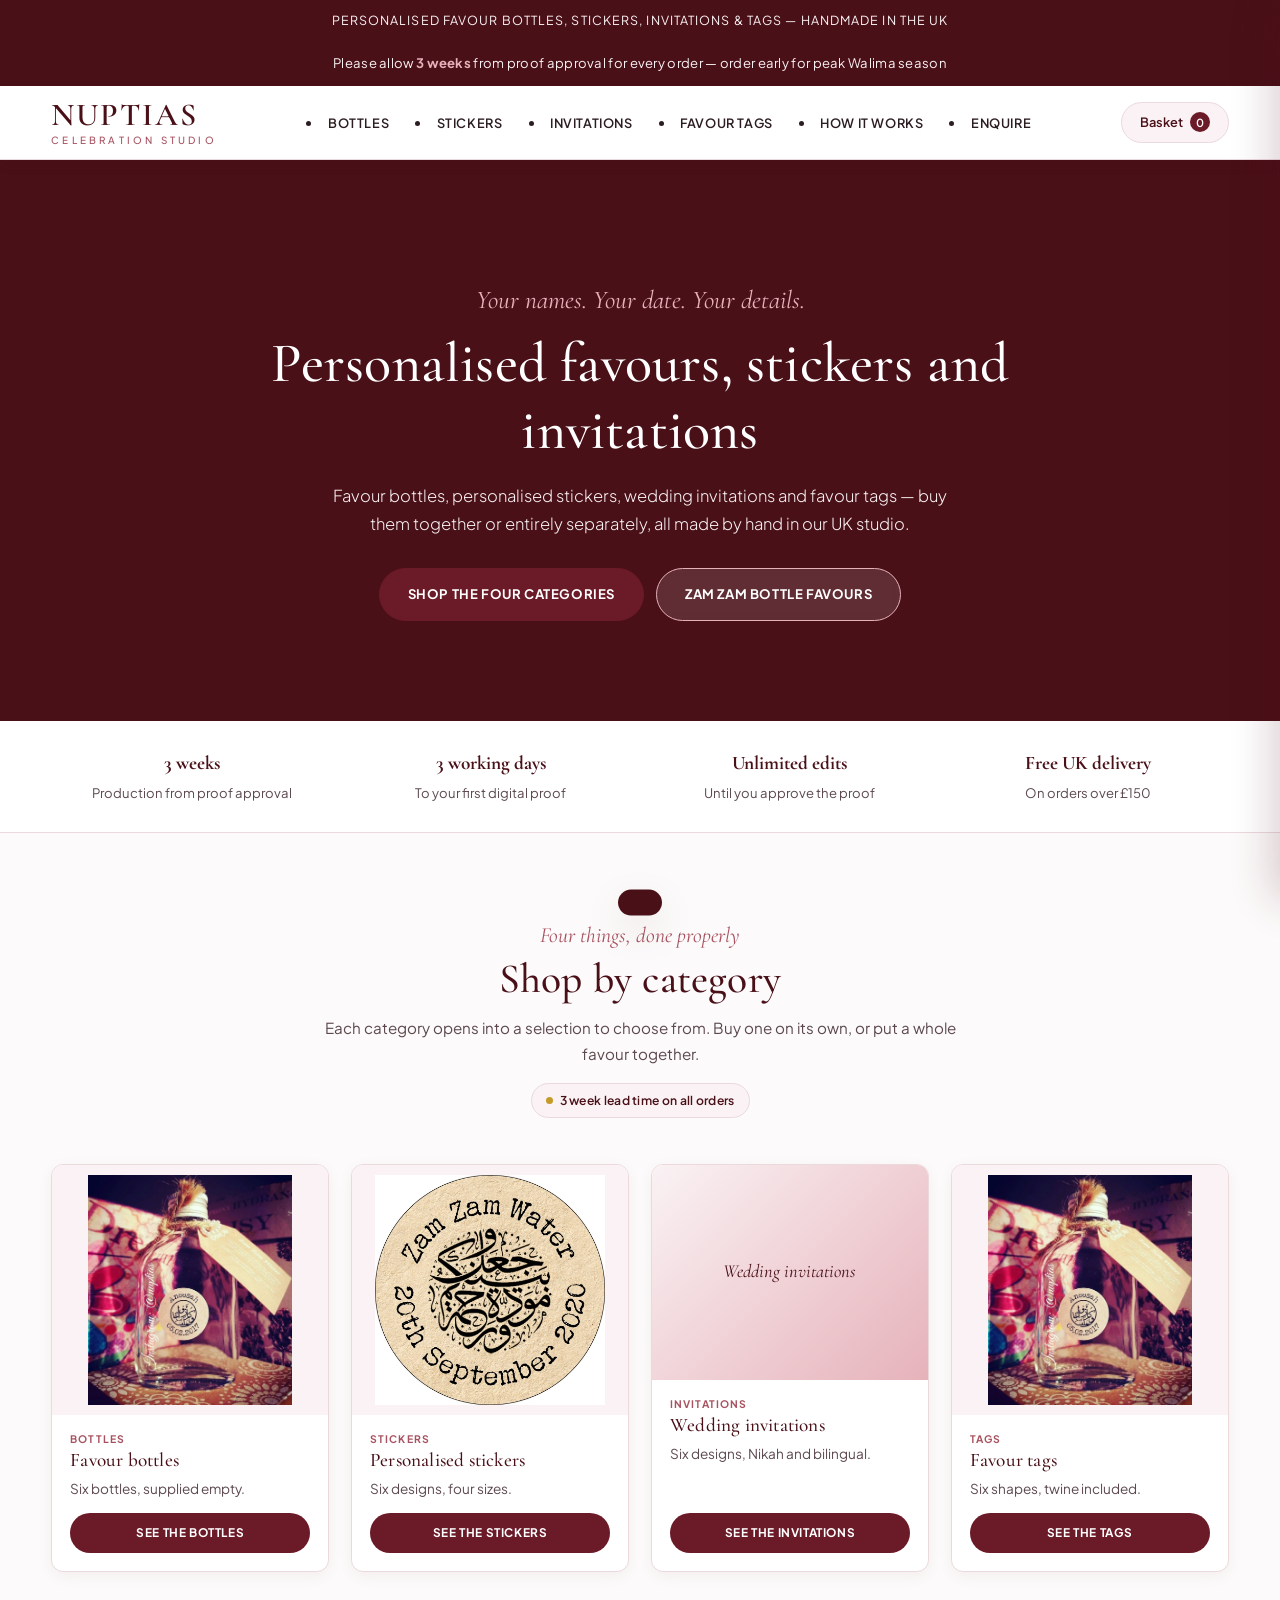
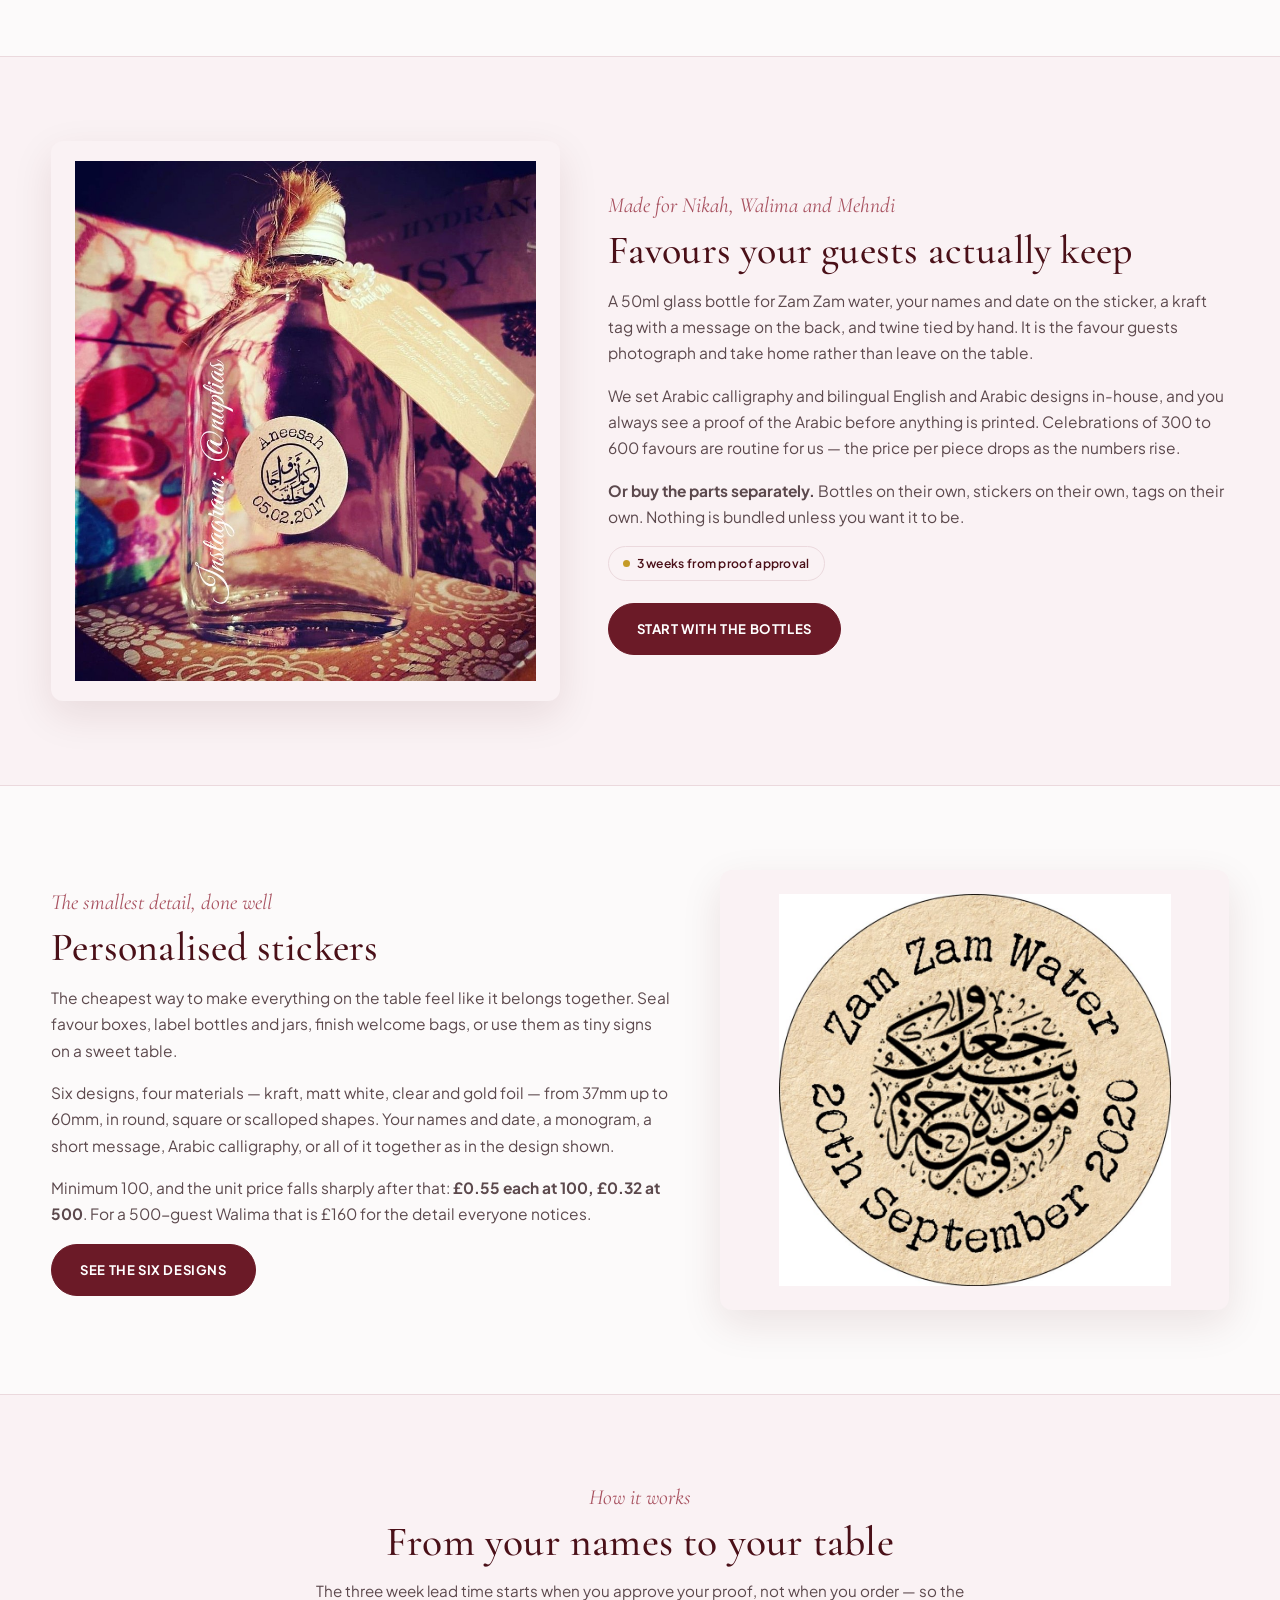
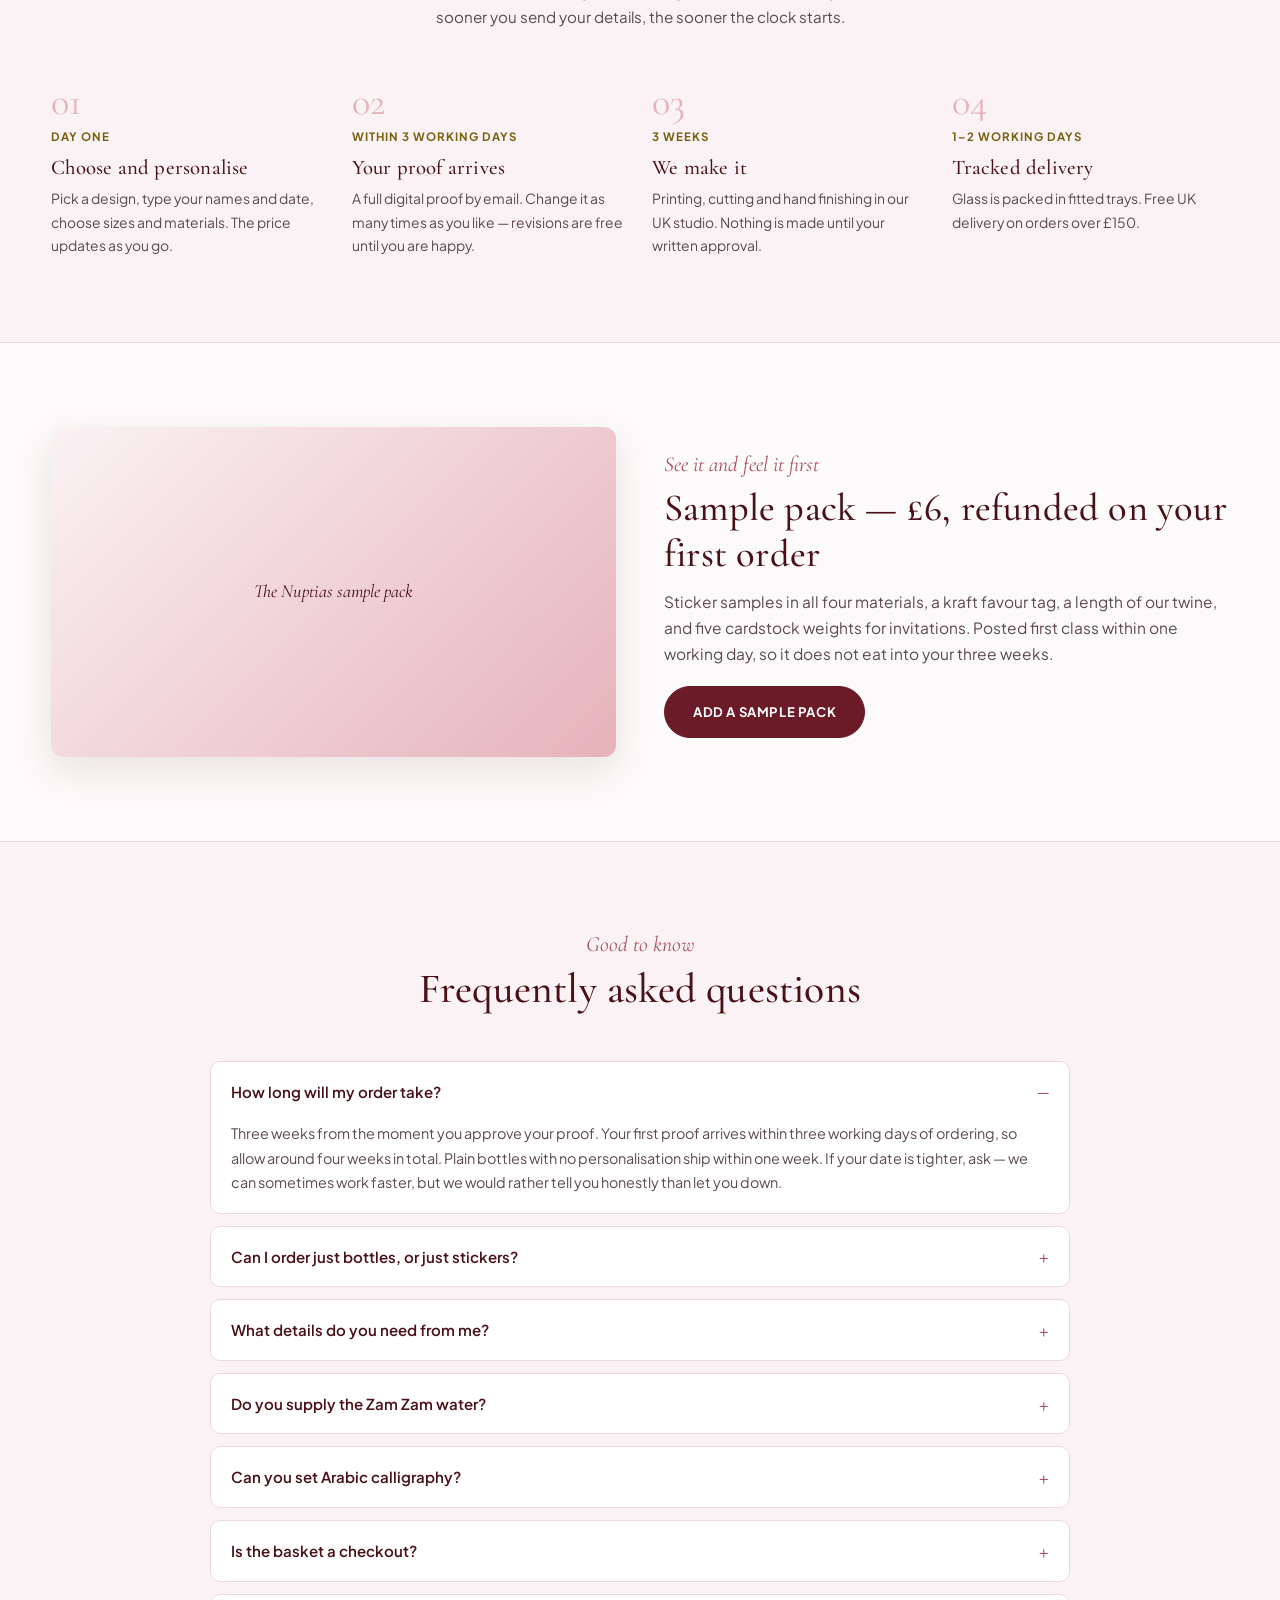
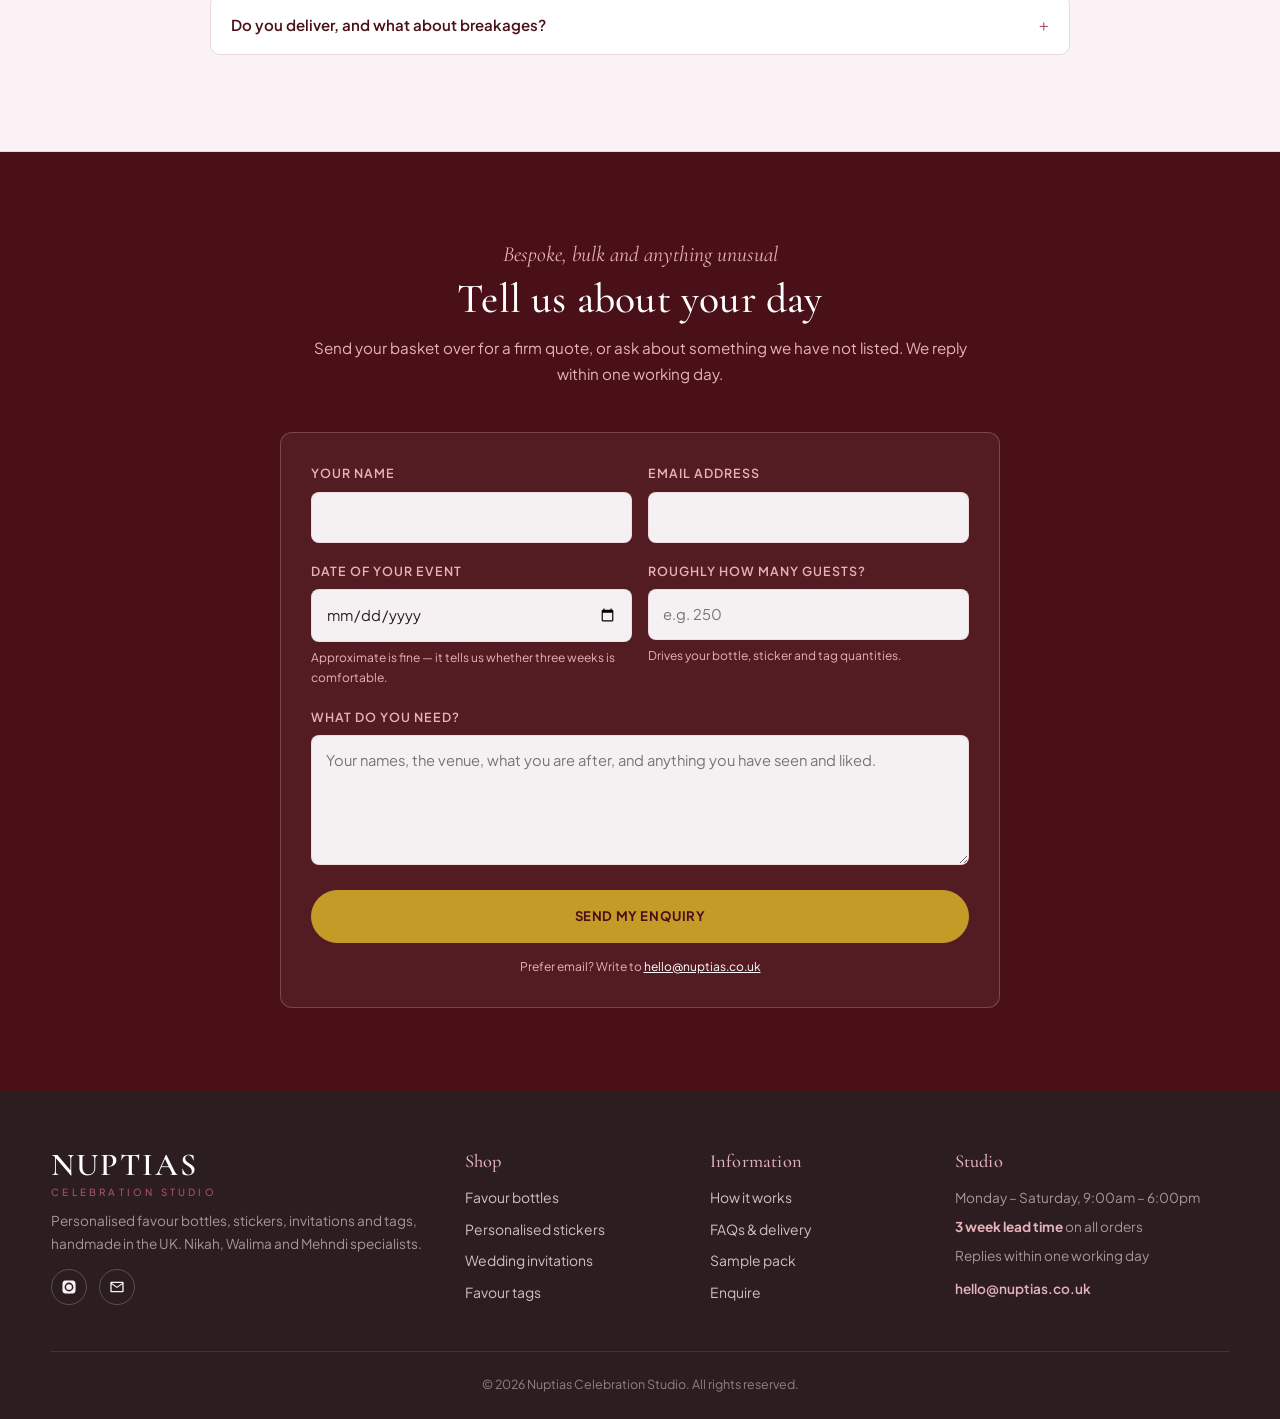
==== index.html @ d1889d25 "Update index.html" ====
<!DOCTYPE html>
<html lang="en-GB">
<head>
<meta charset="UTF-8">
<meta name="viewport" content="width=device-width, initial-scale=1.0">

<title>Personalised Favour Bottles, Stickers, Invitations &amp; Tags | Nuptias Celebration Studio</title>
<meta name="description" content="Personalised wedding favour bottles, stickers, invitations and favour tags. Zam Zam water bottles, Arabic calligraphy and bilingual designs. Nikah and Walima specialists, handmade in the UK. 3 week lead time.">
<meta name="keywords" content="Zam Zam water bottle favours, personalised wedding stickers, Nikah invitations, Walima favours, favour tags with twine, Arabic calligraphy stickers, wedding favours UK">
<meta name="robots" content="index, follow, max-image-preview:large">
<meta name="author" content="Nuptias Celebration Studio">
<meta name="theme-color" content="#4A1018">
<link rel="canonical" href="https://www.nuptias.co.uk/">

<meta property="og:type" content="website">
<meta property="og:site_name" content="Nuptias Celebration Studio">
<meta property="og:locale" content="en_GB">
<meta property="og:title" content="Personalised Favour Bottles, Stickers, Invitations &amp; Tags | Nuptias">
<meta property="og:description" content="Zam Zam water bottle favours, personalised stickers, invitations and tags. Nikah and Walima specialists, handmade in the UK.">
<meta property="og:url" content="https://www.nuptias.co.uk/">
<meta property="og:image" content="https://www.nuptias.co.uk/images/wedding-favours.jpg">
<meta property="og:image:alt" content="Personalised Zam Zam water bottle favour with a kraft tag and Arabic calligraphy sticker">
<meta name="twitter:card" content="summary_large_image">
<meta name="twitter:title" content="Personalised Favour Bottles, Stickers, Invitations &amp; Tags | Nuptias">
<meta name="twitter:description" content="Zam Zam bottle favours, stickers, invitations and tags. Handmade in the UK.">
<meta name="twitter:image" content="https://www.nuptias.co.uk/images/wedding-favours.jpg">

<link rel="icon" href="data:image/svg+xml,%3Csvg xmlns='http://www.w3.org/2000/svg' viewBox='0 0 32 32'%3E%3Crect width='32' height='32' rx='6' fill='%234A1018'/%3E%3Ctext x='16' y='23' font-family='Georgia,serif' font-size='19' fill='%23E6B2BA' text-anchor='middle'%3EN%3C/text%3E%3C/svg%3E">
<link rel="preconnect" href="https://fonts.googleapis.com">
<link rel="preconnect" href="https://fonts.gstatic.com" crossorigin>
<link rel="preconnect" href="https://images.unsplash.com">
<link href="https://fonts.googleapis.com/css2?family=Cormorant+Garamond:ital,wght@0,400;0,500;0,600;0,700;1,400;1,600&family=Plus+Jakarta+Sans:wght@300;400;500;600;700&display=swap" rel="stylesheet">
<link rel="stylesheet" href="assets/nuptias.css">

<style>
  /* Your own photo first, stock placeholder behind it.
     Drop images/hero.jpg in and it takes over automatically. */
  .hero{
    background:
      linear-gradient(rgba(74,16,24,.68),rgba(74,16,24,.76)),
      url('images/hero.jpg') center/cover no-repeat,
      url('https://images.unsplash.com/photo-1549465220-1a8b9238cd48?auto=format&fit=crop&w=1600&q=80') center/cover no-repeat,
      var(--burgundy-900);
  }
</style>

<script type="application/ld+json">
{
  "@context":"https://schema.org",
  "@graph":[
    {
      "@type":"Store",
      "@id":"https://www.nuptias.co.uk/#business",
      "name":"Nuptias Celebration Studio",
      "description":"Personalised favour bottles, stickers, wedding invitations and favour tags, handmade in the UK. Nikah, Walima and Mehndi specialists.",
      "url":"https://www.nuptias.co.uk/",
      "email":"hello@nuptias.co.uk",
      "image":"https://www.nuptias.co.uk/images/wedding-favours.jpg",
      "priceRange":"£",
      "currenciesAccepted":"GBP",
      "areaServed":{"@type":"Country","name":"United Kingdom"},
      "address":{"@type":"PostalAddress","addressCountry":"GB"},
      "openingHoursSpecification":[{
        "@type":"OpeningHoursSpecification",
        "dayOfWeek":["Monday","Tuesday","Wednesday","Thursday","Friday","Saturday"],
        "opens":"09:00","closes":"18:00"
      }],
      "sameAs":["https://www.instagram.com/nuptias"]
    },
    {
      "@type":"WebSite",
      "@id":"https://www.nuptias.co.uk/#website",
      "url":"https://www.nuptias.co.uk/",
      "name":"Nuptias Celebration Studio",
      "publisher":{"@id":"https://www.nuptias.co.uk/#business"},
      "inLanguage":"en-GB"
    },
    {
      "@type":"ItemList",
      "name":"Nuptias categories",
      "itemListElement":[
        {"@type":"ListItem","position":1,"name":"Favour bottles","url":"https://www.nuptias.co.uk/categories/bottles.html"},
        {"@type":"ListItem","position":2,"name":"Personalised stickers","url":"https://www.nuptias.co.uk/categories/stickers.html"},
        {"@type":"ListItem","position":3,"name":"Wedding invitations","url":"https://www.nuptias.co.uk/categories/wedding-invitations.html"},
        {"@type":"ListItem","position":4,"name":"Favour tags","url":"https://www.nuptias.co.uk/categories/favour-tags.html"}
      ]
    },
    {
      "@type":"FAQPage",
      "mainEntity":[
        {"@type":"Question","name":"How long does an order take?",
          "acceptedAnswer":{"@type":"Answer","text":"Three weeks from the point you approve your proof. Proofs are sent within three working days of ordering, so allow around four weeks in total from first contact. Plain bottles with no personalisation ship within one week."}},
        {"@type":"Question","name":"Can I order bottles without stickers, or stickers without bottles?",
          "acceptedAnswer":{"@type":"Answer","text":"Yes. Every category is sold separately with its own minimum order, so you can buy only what you need. Adding stickers or tags while ordering bottles is cheaper than ordering them separately, because it shares one design setup."}},
        {"@type":"Question","name":"Do you supply the Zam Zam water?",
          "acceptedAnswer":{"@type":"Answer","text":"No. Bottles are supplied empty and unsealed with the caps loose, so you fill them yourself. Most couples do this in the week before the celebration."}},
        {"@type":"Question","name":"Can you print Arabic calligraphy?",
          "acceptedAnswer":{"@type":"Answer","text":"Yes, in-house, including bilingual English and Arabic layouts on stickers, tags and invitations. We always send a proof of the Arabic for you to check before printing."}},
        {"@type":"Question","name":"What are the minimum orders?",
          "acceptedAnswer":{"@type":"Answer","text":"Fifty bottles, one hundred stickers, fifty favour tags, or thirty invitation suites. Unit prices fall as quantities rise, so larger Nikah and Walima celebrations get considerably better value."}},
        {"@type":"Question","name":"Do you deliver across the UK?",
          "acceptedAnswer":{"@type":"Answer","text":"Yes, tracked UK delivery as standard and free on orders over £150. Glass bottles are packed in fitted trays and anything that arrives damaged is remade at no cost."}}
      ]
    }
  ]
}
</script>
</head>

<body data-root="">
<a class="skip-link" href="#main">Skip to main content</a>

<div class="topbar">Personalised favour bottles, stickers, invitations &amp; tags — handmade in the UK</div>
<div class="leadtime-banner">
  Please allow <strong>3 weeks</strong> from proof approval for every order — order early for peak Walima season
</div>

<header class="site-header">
  <div class="container header-inner">
    <a href="index.html" class="logo">Nuptias<span>Celebration Studio</span></a>
    <nav id="primary-nav" class="nav" aria-label="Primary">
      <li><a href="categories/bottles.html">Bottles</a></li>
      <li><a href="categories/stickers.html">Stickers</a></li>
      <li><a href="categories/wedding-invitations.html">Invitations</a></li>
      <li><a href="categories/favour-tags.html">Favour tags</a></li>
      <li><a href="#process">How it works</a></li>
      <li><a href="#enquiry">Enquire</a></li>
    </nav>
    <div class="header-actions">
      <button class="nav-toggle" id="navToggle" aria-expanded="false" aria-controls="primary-nav" aria-label="Open menu">☰</button>
      <button class="cart-btn" data-open-basket aria-label="Open your quote basket">
        Basket <span class="cart-count" data-cart-count>0</span>
      </button>
    </div>
  </div>
</header>

<main id="main">

<section class="hero">
  <div class="container hero-inner">
    <span class="eyebrow">Your names. Your date. Your details.</span>
    <h1>Personalised favours, stickers and invitations</h1>
    <p>Favour bottles, personalised stickers, wedding invitations and favour tags — buy them together or entirely separately, all made by hand in our UK studio.</p>
    <div class="hero-ctas">
      <a href="#range" class="btn btn--primary">Shop the four categories</a>
      <a href="categories/bottles.html" class="btn btn--ghost">Zam Zam bottle favours</a>
    </div>
  </div>
</section>

<section class="trust" aria-label="How we work">
  <div class="container trust-grid">
    <div class="trust-item"><strong>3 weeks</strong><span>Production from proof approval</span></div>
    <div class="trust-item"><strong>3 working days</strong><span>To your first digital proof</span></div>
    <div class="trust-item"><strong>Unlimited edits</strong><span>Until you approve the proof</span></div>
    <div class="trust-item"><strong>Free UK delivery</strong><span>On orders over £150</span></div>
  </div>
</section>

<!-- ================= THE FOUR CATEGORIES ================= -->
<section class="section" id="range">
  <div class="container">
    <div class="section-head">
      <span class="eyebrow">Four things, done properly</span>
      <h2 class="section-title">Shop by category</h2>
      <p class="section-intro">Each category opens into a selection to choose from. Buy one on its own, or put a whole favour together.</p>
      <p style="margin-top:16px"><span class="leadtime-pill">3 week lead time on all orders</span></p>
    </div>

    <div class="range">

      <article class="product">
        <div class="media" data-label="Favour bottles">
          <img src="images/category-bottles.jpg" data-fallback="images/wedding-favours.jpg"
               width="900" height="1015" loading="lazy"
               alt="50ml glass favour bottle for Zam Zam water with a personalised sticker and kraft tag">
        </div>
        <div class="product-body">
          <span class="kicker">Bottles</span>
          <h3>Favour bottles</h3>
          <p>Six bottles, supplied empty.</p>
          <div class="card-actions">
            <a class="detail-link" href="categories/bottles.html">See the bottles</a>
          </div>
        </div>
      </article>

      <article class="product">
        <div class="media" data-label="Personalised stickers">
          <img src="images/personalised-stickers.jpg" width="900" height="900" loading="lazy"
               alt="Personalised kraft sticker with Arabic calligraphy, names and the event date">
        </div>
        <div class="product-body">
          <span class="kicker">Stickers</span>
          <h3>Personalised stickers</h3>
          <p>Six designs, four sizes.</p>
          <div class="card-actions">
            <a class="detail-link" href="categories/stickers.html">See the stickers</a>
          </div>
        </div>
      </article>

      <article class="product">
        <div class="media" data-label="Wedding invitations">
          <img src="images/category-invitations.jpg"
               data-fallback="https://images.unsplash.com/photo-1478146896981-b80fe463b330?auto=format&fit=crop&w=800&q=80"
               width="800" height="800" loading="lazy"
               alt="Wedding invitation suite with a matching RSVP card and envelope">
        </div>
        <div class="product-body">
          <span class="kicker">Invitations</span>
          <h3>Wedding invitations</h3>
          <p>Six designs, Nikah and bilingual.</p>
          <div class="card-actions">
            <a class="detail-link" href="categories/wedding-invitations.html">See the invitations</a>
          </div>
        </div>
      </article>

      <article class="product">
        <div class="media" data-label="Favour tags">
          <img src="images/category-favour-tags.jpg" data-fallback="images/wedding-favours.jpg"
               width="900" height="1015" loading="lazy"
               alt="Kraft favour tag with printed names and pre-cut jute twine">
        </div>
        <div class="product-body">
          <span class="kicker">Tags</span>
          <h3>Favour tags</h3>
          <p>Six shapes, twine included.</p>
          <div class="card-actions">
            <a class="detail-link" href="categories/favour-tags.html">See the tags</a>
          </div>
        </div>
      </article>

    </div>
  </div>
</section>

<!-- ================= BOTTLES SHOWCASE ================= -->
<section class="section section--tint" id="favours">
  <div class="container showcase">
    <div class="media" data-label="Zam Zam water favour">
      <img src="images/wedding-favours.jpg" width="900" height="1015" loading="lazy"
           alt="Personalised Zam Zam water bottle favour with kraft tag, twine and Arabic calligraphy sticker">
    </div>
    <div>
      <span class="eyebrow">Made for Nikah, Walima and Mehndi</span>
      <h2>Favours your guests actually keep</h2>
      <p>A 50ml glass bottle for Zam Zam water, your names and date on the sticker, a kraft tag with a message on the back, and twine tied by hand. It is the favour guests photograph and take home rather than leave on the table.</p>
      <p>We set Arabic calligraphy and bilingual English and Arabic designs in-house, and you always see a proof of the Arabic before anything is printed. Celebrations of 300 to 600 favours are routine for us — the price per piece drops as the numbers rise.</p>
      <p><strong>Or buy the parts separately.</strong> Bottles on their own, stickers on their own, tags on their own. Nothing is bundled unless you want it to be.</p>
      <p style="margin-bottom:22px"><span class="leadtime-pill">3 weeks from proof approval</span></p>
      <a class="btn btn--primary" href="categories/bottles.html">Start with the bottles</a>
    </div>
  </div>
</section>

<!-- ================= STICKERS SHOWCASE ================= -->
<section class="section">
  <div class="container showcase" style="grid-template-columns:1.1fr .9fr">
    <div>
      <span class="eyebrow">The smallest detail, done well</span>
      <h2>Personalised stickers</h2>
      <p>The cheapest way to make everything on the table feel like it belongs together. Seal favour boxes, label bottles and jars, finish welcome bags, or use them as tiny signs on a sweet table.</p>
      <p>Six designs, four materials — kraft, matt white, clear and gold foil — from 37mm up to 60mm, in round, square or scalloped shapes. Your names and date, a monogram, a short message, Arabic calligraphy, or all of it together as in the design shown.</p>
      <p>Minimum 100, and the unit price falls sharply after that: <strong>£0.55 each at 100, £0.32 at 500</strong>. For a 500-guest Walima that is £160 for the detail everyone notices.</p>
      <a class="btn btn--primary" href="categories/stickers.html">See the six designs</a>
    </div>
    <div class="media" data-label="Personalised sticker" style="border-radius:var(--r);box-shadow:var(--shadow-lg);height:440px">
      <img src="images/personalised-stickers.jpg" width="900" height="900" loading="lazy"
           alt="Kraft personalised sticker with Arabic calligraphy and the wording Zam Zam Water with the date">
    </div>
  </div>
</section>

<!-- ================= PROCESS ================= -->
<section class="section section--tint" id="process">
  <div class="container">
    <div class="section-head">
      <span class="eyebrow">How it works</span>
      <h2 class="section-title">From your names to your table</h2>
      <p class="section-intro">The three week lead time starts when you approve your proof, not when you order — so the sooner you send your details, the sooner the clock starts.</p>
    </div>
    <ol class="timeline">
      <li class="step">
        <span class="step-when">Day one</span>
        <h3>Choose and personalise</h3>
        <p>Pick a design, type your names and date, choose sizes and materials. The price updates as you go.</p>
      </li>
      <li class="step">
        <span class="step-when">Within 3 working days</span>
        <h3>Your proof arrives</h3>
        <p>A full digital proof by email. Change it as many times as you like — revisions are free until you are happy.</p>
      </li>
      <li class="step">
        <span class="step-when">3 weeks</span>
        <h3>We make it</h3>
        <p>Printing, cutting and hand finishing in our UK studio. Nothing is made until your written approval.</p>
      </li>
      <li class="step">
        <span class="step-when">1–2 working days</span>
        <h3>Tracked delivery</h3>
        <p>Glass is packed in fitted trays. Free UK delivery on orders over £150.</p>
      </li>
    </ol>
  </div>
</section>

<!-- ================= SAMPLES ================= -->
<section class="section" id="samples">
  <div class="container split">
    <div class="media" data-label="The Nuptias sample pack">
      <img src="images/sample-pack.jpg"
           data-fallback="https://images.unsplash.com/photo-1606800052052-a08af7148866?auto=format&fit=crop&w=800&q=80"
           width="800" height="600" loading="lazy"
           alt="Sample pack of sticker materials, tag boards and cardstock swatches">
    </div>
    <div>
      <span class="eyebrow">See it and feel it first</span>
      <h2>Sample pack — £6, refunded on your first order</h2>
      <p>Sticker samples in all four materials, a kraft favour tag, a length of our twine, and five cardstock weights for invitations. Posted first class within one working day, so it does not eat into your three weeks.</p>
      <button class="btn btn--primary" data-add data-name="Sample pack" data-price="6.00" data-min="1" data-unit="packs" data-unit-singular="pack">Add a sample pack</button>
    </div>
  </div>
</section>

<!-- ================= FAQ ================= -->
<section class="section section--tint" id="faq">
  <div class="container">
    <div class="section-head">
      <span class="eyebrow">Good to know</span>
      <h2 class="section-title">Frequently asked questions</h2>
    </div>
    <div class="faq">
      <details open>
        <summary>How long will my order take?</summary>
        <p>Three weeks from the moment you approve your proof. Your first proof arrives within three working days of ordering, so allow around four weeks in total. Plain bottles with no personalisation ship within one week. If your date is tighter, ask — we can sometimes work faster, but we would rather tell you honestly than let you down.</p>
      </details>
      <details>
        <summary>Can I order just bottles, or just stickers?</summary>
        <p>Yes. Every category is sold separately with its own minimum — 50 bottles, 100 stickers, 50 tags, 30 invitation suites. Nothing is bundled unless you want it to be. That said, adding stickers or tags while you are ordering bottles is cheaper than ordering them separately, because it shares one design setup.</p>
      </details>
      <details>
        <summary>What details do you need from me?</summary>
        <p>Your names exactly as you want them printed, and the date of your event. For stickers and tags we also need the text you want on them. Everything on this site collects these before it goes into your basket.</p>
      </details>
      <details>
        <summary>Do you supply the Zam Zam water?</summary>
        <p>No — the bottles come empty and unsealed with the caps loose, so you fill them yourself. Most couples do it the week before, and it goes faster than you would think with two people and a funnel.</p>
      </details>
      <details>
        <summary>Can you set Arabic calligraphy?</summary>
        <p>Yes, in-house, including bilingual English and Arabic layouts. We always send a proof of the Arabic for you to check before printing, because we would rather you spotted anything than us guess.</p>
      </details>
      <details>
        <summary>Is the basket a checkout?</summary>
        <p>No. It builds an estimate you send to us, and we come back with a firm quote and an invoice. Nothing is charged automatically, and nothing is made until you have approved a proof.</p>
      </details>
      <details>
        <summary>Do you deliver, and what about breakages?</summary>
        <p>Tracked UK delivery as standard, free over £150. Glass is packed in fitted trays. In the unlikely event something arrives damaged, send us a photograph within 48 hours and we will remake it.</p>
      </details>
    </div>
  </div>
</section>

<!-- ================= ENQUIRY ================= -->
<section class="section enquiry" id="enquiry">
  <div class="container">
    <div class="section-head">
      <span class="eyebrow">Bespoke, bulk and anything unusual</span>
      <h2 class="section-title">Tell us about your day</h2>
      <p class="section-intro" style="color:var(--rose-200)">Send your basket over for a firm quote, or ask about something we have not listed. We reply within one working day.</p>
    </div>

    <form class="enquiry-form" id="enquiryForm" novalidate>
      <div class="field-row">
        <div class="field" data-field="name">
          <label for="f-name">Your name</label>
          <input type="text" id="f-name" name="name" autocomplete="name" required>
          <p class="form-error">Enter the name we should address the quote to.</p>
        </div>
        <div class="field" data-field="email">
          <label for="f-email">Email address</label>
          <input type="email" id="f-email" name="email" autocomplete="email" required>
          <p class="form-error">Enter an email address we can reply to, e.g. name@example.com.</p>
        </div>
      </div>

      <div class="field-row">
        <div class="field" data-field="date">
          <label for="f-date">Date of your event</label>
          <input type="date" id="f-date" name="date">
          <p class="field-hint">Approximate is fine — it tells us whether three weeks is comfortable.</p>
        </div>
        <div class="field" data-field="guests">
          <label for="f-guests">Roughly how many guests?</label>
          <input type="number" id="f-guests" name="guests" min="1" placeholder="e.g. 250">
          <p class="field-hint">Drives your bottle, sticker and tag quantities.</p>
        </div>
      </div>

      <div class="field" data-field="message">
        <label for="f-message">What do you need?</label>
        <textarea id="f-message" name="message" required placeholder="Your names, the venue, what you are after, and anything you have seen and liked."></textarea>
        <p class="form-error">Tell us roughly what you need so we can quote accurately.</p>
      </div>

      <button type="submit" class="btn btn--gold btn--block">Send my enquiry</button>
      <p class="form-status" id="formStatus" role="status" aria-live="polite"></p>
      <p class="field-hint" style="text-align:center;margin-top:14px">
        Prefer email? Write to <a href="mailto:hello@nuptias.co.uk" style="color:#fff;text-decoration:underline">hello@nuptias.co.uk</a>
      </p>
    </form>
  </div>
</section>

</main>

<footer>
  <div class="container">
    <div class="footer-grid">
      <div class="footer-brand">
        <a href="index.html" class="logo">Nuptias<span>Celebration Studio</span></a>
        <p>Personalised favour bottles, stickers, invitations and tags, handmade in the UK. Nikah, Walima and Mehndi specialists.</p>
        <div class="socials">
          <a href="https://www.instagram.com/nuptias" rel="noopener me" target="_blank" aria-label="Nuptias on Instagram"><svg viewBox="0 0 24 24" aria-hidden="true"><path d="M12 2.2c3.2 0 3.6 0 4.9.07 1.2.06 1.8.25 2.2.42.6.22 1 .49 1.4.9.4.4.68.8.9 1.4.17.4.36 1 .42 2.2.06 1.3.07 1.7.07 4.9s0 3.6-.07 4.9c-.06 1.2-.25 1.8-.42 2.2a3.8 3.8 0 0 1-.9 1.4c-.4.4-.8.68-1.4.9-.4.17-1 .36-2.2.42-1.3.06-1.7.07-4.9.07s-3.6 0-4.9-.07c-1.2-.06-1.8-.25-2.2-.42a3.8 3.8 0 0 1-1.4-.9 3.8 3.8 0 0 1-.9-1.4c-.17-.4-.36-1-.42-2.2C2.2 15.6 2.2 15.2 2.2 12s0-3.6.07-4.9c.06-1.2.25-1.8.42-2.2.22-.6.49-1 .9-1.4.4-.4.8-.68 1.4-.9.4-.17 1-.36 2.2-.42C8.4 2.2 8.8 2.2 12 2.2zm0 3.2a6.6 6.6 0 1 0 0 13.2 6.6 6.6 0 0 0 0-13.2zm0 10.9a4.3 4.3 0 1 1 0-8.6 4.3 4.3 0 0 1 0 8.6zm6.9-11.1a1.55 1.55 0 1 1-3.1 0 1.55 1.55 0 0 1 3.1 0z"/></svg></a>
          <a href="mailto:hello@nuptias.co.uk" aria-label="Email Nuptias"><svg viewBox="0 0 24 24" aria-hidden="true"><path d="M2 5.5A1.5 1.5 0 0 1 3.5 4h17A1.5 1.5 0 0 1 22 5.5v13a1.5 1.5 0 0 1-1.5 1.5h-17A1.5 1.5 0 0 1 2 18.5v-13zm2.2.5 7.8 5.6L19.8 6H4.2zM20 7.9l-7.4 5.3a1 1 0 0 1-1.2 0L4 7.9V18h16V7.9z"/></svg></a>
        </div>
      </div>

      <nav aria-label="Shop">
        <h3>Shop</h3>
        <ul class="footer-links">
          <li><a href="categories/bottles.html">Favour bottles</a></li>
          <li><a href="categories/stickers.html">Personalised stickers</a></li>
          <li><a href="categories/wedding-invitations.html">Wedding invitations</a></li>
          <li><a href="categories/favour-tags.html">Favour tags</a></li>
        </ul>
      </nav>

      <nav aria-label="Information">
        <h3>Information</h3>
        <ul class="footer-links">
          <li><a href="#process">How it works</a></li>
          <li><a href="#faq">FAQs &amp; delivery</a></li>
          <li><a href="#samples">Sample pack</a></li>
          <li><a href="#enquiry">Enquire</a></li>
        </ul>
      </nav>

      <div class="footer-contact">
        <h3>Studio</h3>
        <p>Monday – Saturday, 9:00am – 6:00pm</p>
        <p><strong style="color:var(--rose-200)">3 week lead time</strong> on all orders</p>
        <p>Replies within one working day</p>
        <p style="margin-top:10px"><a href="mailto:hello@nuptias.co.uk">hello@nuptias.co.uk</a></p>
      </div>
    </div>

    <div class="footer-bottom">
      <p>&copy; <span id="year">2026</span> Nuptias Celebration Studio. All rights reserved.</p>
    </div>
  </div>
</footer>

<script src="assets/nuptias-products.js" defer></script>
<script src="assets/nuptias.js" defer></script>
</body>
</html>
---- assets/nuptias.css ----
/* ==========================================================================
   Nuptias Celebration Studio — shared stylesheet
   Loaded by every page. Page-specific overrides go in a <style> block below
   this file's <link>, never inside here.
   ========================================================================== */

:root{
  /* Palette. Rose and gold are split: a decorative tint and a text-safe tone,
     because the original values failed WCAG AA when used for text. */
  --burgundy-900:#4A1018;
  --burgundy-700:#6B1A27;
  --rose-600:#A85260;
  --rose-400:#C87A88;
  --rose-200:#E6B2BA;
  --blush-50:#FAF2F4;
  --paper:#FCFAFA;
  --card:#FFFFFF;
  --ink:#2B1D20;
  --ink-muted:#5C494D;
  --line:#EBD9DD;
  --gold:#C59B27;
  --gold-800:#7A5F0E;
  --sage:#8A9A86;

  --shadow-sm:0 4px 15px rgba(74,16,24,.05);
  --shadow-lg:0 14px 40px rgba(74,16,24,.10);
  --ease:cubic-bezier(.25,.8,.25,1);
  --r:12px;
  --maxw:1200px;
}

*{box-sizing:border-box;margin:0;padding:0}
html{scroll-behavior:smooth;scroll-padding-top:100px}
body{
  font-family:'Plus Jakarta Sans',system-ui,-apple-system,sans-serif;
  background:var(--paper);color:var(--ink);
  line-height:1.7;font-size:15.5px;-webkit-font-smoothing:antialiased;
}
h1,h2,h3,h4{font-family:'Cormorant Garamond',Georgia,serif;font-weight:500;color:var(--burgundy-900);letter-spacing:.2px;line-height:1.2}
a{color:inherit;text-decoration:none}
ul,ol{list-style:none}
img{display:block;width:100%;height:auto}
button{font:inherit}

:focus-visible{outline:3px solid var(--rose-600);outline-offset:2px;border-radius:4px}
.skip-link{position:absolute;left:-9999px;top:0;background:var(--burgundy-900);color:#fff;padding:12px 20px;z-index:2000}
.skip-link:focus{left:0}
.visually-hidden{position:absolute;width:1px;height:1px;overflow:hidden;clip:rect(0 0 0 0);white-space:nowrap}

@media (prefers-reduced-motion:reduce){
  *,*::before,*::after{animation-duration:.001ms!important;transition-duration:.001ms!important;scroll-behavior:auto!important}
}

.container{width:min(92%,var(--maxw));margin-inline:auto}
.section{padding:84px 0}
.section--sm{padding:56px 0}
.section--tint{background:var(--blush-50);border-block:1px solid var(--line)}
.section-head{text-align:center;max-width:680px;margin:0 auto 46px}
.section-head--left{text-align:left;margin-inline:0}
.eyebrow{font-family:'Cormorant Garamond',serif;font-style:italic;color:var(--rose-600);font-size:1.35rem;display:block;margin-bottom:2px}
.section-title{font-size:clamp(2rem,4.2vw,2.6rem)}
.section-intro{color:var(--ink-muted);font-size:.95rem;margin-top:10px}
.lede{font-size:1.02rem;color:var(--ink-muted)}

/* ---------- Top bar & header ---------- */
.topbar{background:var(--burgundy-900);color:var(--blush-50);text-align:center;padding:10px 16px;font-size:.78rem;letter-spacing:1.1px;text-transform:uppercase}
.site-header{background:var(--card);border-bottom:1px solid var(--line);position:sticky;top:0;z-index:900;box-shadow:var(--shadow-sm)}
.header-inner{display:flex;align-items:center;justify-content:space-between;gap:20px;padding:14px 0;position:relative}
.logo{font-family:'Cormorant Garamond',serif;font-size:2rem;font-weight:600;letter-spacing:2px;text-transform:uppercase;line-height:.95;color:var(--burgundy-900)}
.logo span{display:block;margin-top:6px;font-family:'Plus Jakarta Sans',sans-serif;font-size:.62rem;letter-spacing:3.2px;color:var(--rose-600);font-weight:500}
.nav{display:flex;gap:26px;align-items:center}
.nav a{font-size:.8rem;font-weight:600;letter-spacing:.6px;text-transform:uppercase;transition:color .25s var(--ease)}
.nav a:hover,.nav a[aria-current="page"]{color:var(--burgundy-700)}
.header-actions{display:flex;align-items:center;gap:10px}
.cart-btn{background:var(--blush-50);color:var(--burgundy-900);border:1px solid var(--line);padding:9px 18px;border-radius:30px;font-size:.8rem;font-weight:600;cursor:pointer;transition:all .25s var(--ease);display:flex;align-items:center;gap:7px}
.cart-btn:hover{background:var(--burgundy-700);color:#fff;border-color:var(--burgundy-700)}
.cart-count{background:var(--burgundy-700);color:#fff;border-radius:999px;min-width:20px;height:20px;display:grid;place-items:center;font-size:.7rem;padding:0 6px}
.cart-btn:hover .cart-count{background:#fff;color:var(--burgundy-900)}
.nav-toggle{display:none;background:none;border:1px solid var(--line);border-radius:8px;padding:8px 11px;cursor:pointer;color:var(--burgundy-900)}

/* ---------- Buttons ---------- */
.btn{display:inline-block;text-align:center;padding:14px 28px;border-radius:30px;font-size:.82rem;font-weight:700;letter-spacing:.6px;text-transform:uppercase;cursor:pointer;transition:all .25s var(--ease);border:1px solid transparent}
.btn--primary{background:var(--burgundy-700);color:#fff;border-color:var(--burgundy-700)}
.btn--primary:hover{background:var(--burgundy-900);border-color:var(--burgundy-900);box-shadow:var(--shadow-lg)}
.btn--ghost{background:rgba(255,255,255,.12);color:#fff;border-color:var(--rose-200);backdrop-filter:blur(4px)}
.btn--ghost:hover{background:#fff;color:var(--burgundy-900)}
.btn--gold{background:var(--gold);color:var(--burgundy-900);border-color:var(--gold)}
.btn--gold:hover{background:#B08A1E;border-color:#B08A1E}
.btn--outline{background:transparent;color:var(--burgundy-900);border-color:var(--line)}
.btn--outline:hover{border-color:var(--burgundy-700);background:var(--blush-50)}
.btn--block{display:block;width:100%}
.btn--sm{padding:10px 20px;font-size:.75rem}

/* ---------- Media with graceful fallback ---------- */
.media{position:relative;overflow:hidden;background:var(--blush-50)}
.media img{width:100%;height:100%;object-fit:cover;transition:transform .55s var(--ease)}
.media--fallback::after{
  content:attr(data-label);position:absolute;inset:0;
  background:linear-gradient(135deg,var(--blush-50),var(--rose-200));
  display:grid;place-items:center;text-align:center;padding:20px;
  font-family:'Cormorant Garamond',serif;font-style:italic;font-size:1.15rem;color:var(--burgundy-900);
}

/* ---------- Hero ---------- */
.hero{position:relative;text-align:center;color:#fff;padding:118px 0 100px;background:var(--burgundy-900)}
.hero-inner{max-width:820px;margin-inline:auto}
.hero .eyebrow{color:var(--rose-200);font-size:1.6rem}
.hero h1{color:#fff;font-size:clamp(2.2rem,5.6vw,3.5rem);margin:8px 0 18px}
.hero p{color:var(--blush-50);font-weight:300;font-size:1.03rem;max-width:620px;margin:0 auto 30px}
.hero-ctas{display:flex;gap:12px;justify-content:center;flex-wrap:wrap}

/* ---------- Trust strip ---------- */
.trust{background:var(--card);border-bottom:1px solid var(--line)}
.trust-grid{display:grid;grid-template-columns:repeat(auto-fit,minmax(200px,1fr));gap:18px;padding:26px 0;text-align:center}
.trust-item strong{display:block;font-family:'Cormorant Garamond',serif;font-size:1.2rem;color:var(--burgundy-900)}
.trust-item span{font-size:.82rem;color:var(--ink-muted)}

/* ---------- Collection cards ---------- */
.collections{display:grid;grid-template-columns:repeat(auto-fit,minmax(255px,1fr));gap:22px}
.collection{background:#fff;border:1px solid var(--line);border-radius:var(--r);overflow:hidden;box-shadow:var(--shadow-sm);transition:all .3s var(--ease);display:block}
.collection:hover{transform:translateY(-5px);box-shadow:var(--shadow-lg)}
.collection:hover .media img{transform:scale(1.04)}
.collection .media{height:200px}
.collection-body{padding:20px}
.collection h3{font-size:1.45rem;margin-bottom:8px}
.palette{display:flex;gap:7px;margin-bottom:10px}
.palette span{width:14px;height:14px;border-radius:50%;border:1px solid rgba(0,0,0,.12)}
.collection p{font-size:.87rem;color:var(--ink-muted);line-height:1.55}
.collection-cta{margin-top:12px;font-size:.76rem;font-weight:700;text-transform:uppercase;letter-spacing:.8px;color:var(--burgundy-700)}
.collection-cta::after{content:" →"}
.collection[aria-disabled="true"]{opacity:.9;pointer-events:none}
.collection[aria-disabled="true"] .collection-cta{color:var(--ink-muted)}

/* ---------- Filters ---------- */
.filters{display:flex;flex-wrap:wrap;justify-content:center;gap:10px;margin-bottom:34px}
.filter{background:var(--card);border:1px solid var(--line);padding:10px 22px;border-radius:25px;font-size:.83rem;font-weight:600;cursor:pointer;transition:all .25s var(--ease);color:var(--ink)}
.filter:hover{border-color:var(--rose-400)}
.filter[aria-pressed="true"]{background:var(--burgundy-700);color:#fff;border-color:var(--burgundy-700)}

/* ---------- Product cards ---------- */
.products{display:grid;grid-template-columns:repeat(auto-fill,minmax(258px,1fr));gap:24px}
.product{background:var(--card);border:1px solid var(--line);border-radius:var(--r);overflow:hidden;box-shadow:var(--shadow-sm);display:flex;flex-direction:column;transition:all .3s var(--ease)}
.product:hover{transform:translateY(-4px);box-shadow:var(--shadow-lg)}
.product .media{height:216px}
.product:hover .media img{transform:scale(1.05)}
.product-body{padding:20px;display:flex;flex-direction:column;flex:1}
.kicker{font-size:.68rem;text-transform:uppercase;letter-spacing:1.1px;color:var(--rose-600);font-weight:700;margin-bottom:4px}
.product h3{font-size:1.28rem;margin-bottom:6px}
.product h3 a:hover{color:var(--burgundy-700);text-decoration:underline}
.price{font-family:'Cormorant Garamond',serif;font-size:1.25rem;font-weight:600;color:var(--burgundy-700)}
.price small{display:block;font-family:'Plus Jakarta Sans',sans-serif;font-size:.72rem;font-weight:500;color:var(--ink-muted);letter-spacing:.2px;line-height:1.4}
.product p{font-size:.86rem;color:var(--ink-muted);line-height:1.55;margin:10px 0 18px;flex:1}
.card-actions{display:grid;gap:8px}
.add-btn{width:100%;background:var(--blush-50);color:var(--burgundy-900);border:1px solid var(--line);padding:11px 15px;border-radius:20px;font-size:.78rem;font-weight:700;text-transform:uppercase;letter-spacing:.6px;cursor:pointer;transition:all .25s var(--ease)}
.add-btn:hover{background:var(--burgundy-700);color:#fff;border-color:var(--burgundy-700)}
.detail-link{display:block;text-align:center;padding:11px 15px;border-radius:20px;font-size:.78rem;font-weight:700;text-transform:uppercase;letter-spacing:.6px;background:var(--burgundy-700);color:#fff;transition:all .25s var(--ease)}
.detail-link:hover{background:var(--burgundy-900)}

.badge{position:absolute;top:12px;right:12px;z-index:2;font-size:.66rem;font-weight:700;padding:5px 11px;border-radius:12px;letter-spacing:.7px;text-transform:uppercase}
.badge--quiet{background:rgba(255,255,255,.94);color:var(--burgundy-900);border:1px solid var(--line)}
.badge--hero{background:var(--gold);color:var(--burgundy-900);box-shadow:0 2px 8px rgba(0,0,0,.18)}

/* ---------- Feature banner ---------- */
.feature{color:#fff;text-align:center;padding:92px 0;background:var(--burgundy-900)}
.feature-inner{max-width:820px;margin-inline:auto}
.feature .eyebrow{color:var(--rose-200)}
.feature h2{color:#fff;font-size:clamp(2rem,5vw,3rem);margin-bottom:14px}
.feature p{color:var(--blush-50);font-weight:300;margin-bottom:26px}
.feature-list{display:flex;flex-wrap:wrap;gap:10px;justify-content:center;margin-bottom:28px}
.feature-list li{border:1px solid rgba(230,178,186,.45);border-radius:999px;padding:6px 15px;font-size:.8rem}
.feature-ctas{display:flex;gap:12px;justify-content:center;flex-wrap:wrap}

/* ---------- Timeline ---------- */
.timeline{display:grid;grid-template-columns:repeat(auto-fit,minmax(230px,1fr));gap:24px;counter-reset:step}
.step{position:relative;padding-top:8px}
.step::before{counter-increment:step;content:counter(step,decimal-leading-zero);font-family:'Cormorant Garamond',serif;font-size:2.4rem;color:var(--rose-200);display:block;line-height:1}
.step h3{font-size:1.3rem;margin:8px 0 6px}
.step p{font-size:.87rem;color:var(--ink-muted)}
.step-when{font-size:.72rem;text-transform:uppercase;letter-spacing:1px;color:var(--gold-800);font-weight:700}

/* ---------- Packages ---------- */
.packages{display:grid;grid-template-columns:repeat(auto-fit,minmax(275px,1fr));gap:24px;align-items:start}
.package{background:#fff;border:1px solid var(--line);border-radius:var(--r);padding:32px 26px;text-align:center;position:relative;box-shadow:var(--shadow-sm);transition:all .3s var(--ease)}
.package:hover{box-shadow:var(--shadow-lg)}
.package--featured{border:2px solid var(--rose-400);padding-top:38px}
.package-flag{position:absolute;top:-13px;left:50%;transform:translateX(-50%);background:var(--gold);color:var(--burgundy-900);font-size:.66rem;font-weight:700;letter-spacing:.8px;text-transform:uppercase;padding:5px 14px;border-radius:12px;white-space:nowrap}
.package h3{font-size:1.75rem}
.package-price{font-family:'Cormorant Garamond',serif;font-size:2.2rem;font-weight:600;color:var(--burgundy-700);line-height:1.1}
.package-save{font-size:.75rem;color:var(--gold-800);font-weight:700;text-transform:uppercase;letter-spacing:.6px;margin-bottom:10px;display:block}
.package>p{font-size:.87rem;color:var(--ink-muted);margin-bottom:6px}
.package-list{text-align:left;margin:18px 0 24px;font-size:.87rem;color:var(--ink-muted)}
.package-list li{padding:7px 0;border-bottom:1px dashed var(--line);display:flex;gap:9px;align-items:flex-start}
.package-list li::before{content:"✓";color:var(--rose-600);font-weight:700;flex-shrink:0}

/* ---------- Samples / split ---------- */
.split{display:grid;grid-template-columns:1fr 1fr;gap:48px;align-items:center}
.split .media{border-radius:var(--r);height:330px;box-shadow:var(--shadow-lg)}
.split h2{font-size:clamp(1.9rem,4vw,2.4rem);margin-bottom:12px}
.split p{color:var(--ink-muted);margin-bottom:18px}

/* ---------- Quotes ---------- */
.quotes{display:grid;grid-template-columns:repeat(auto-fit,minmax(270px,1fr));gap:22px}
.quote{background:#fff;border:1px solid var(--line);border-radius:var(--r);padding:26px;box-shadow:var(--shadow-sm)}
.quote blockquote{font-family:'Cormorant Garamond',serif;font-size:1.2rem;font-style:italic;color:var(--burgundy-900);line-height:1.5;margin-bottom:14px}
.quote figcaption{font-size:.8rem;color:var(--ink-muted)}
.quote figcaption strong{display:block;color:var(--ink);font-size:.86rem}

/* ---------- Story ---------- */
.story{display:grid;grid-template-columns:1fr 1fr;gap:50px;align-items:center}
.story .media{border-radius:var(--r);height:420px;box-shadow:var(--shadow-lg)}
.story p{color:var(--ink-muted);margin-bottom:16px;font-size:.95rem;line-height:1.8}
.pullquote{font-family:'Cormorant Garamond',serif;font-size:1.35rem;font-style:italic;color:var(--burgundy-700);padding-left:18px;border-left:3px solid var(--rose-400);margin:20px 0}

/* ---------- FAQ / accordion ---------- */
.faq{max-width:860px;margin-inline:auto}
.faq details{background:#fff;border:1px solid var(--line);border-radius:10px;margin-bottom:12px;overflow:hidden}
.faq summary{cursor:pointer;padding:17px 20px;font-weight:600;font-size:.94rem;color:var(--burgundy-900);display:flex;justify-content:space-between;gap:14px;align-items:center;list-style:none}
.faq summary::-webkit-details-marker{display:none}
.faq summary::after{content:"+";font-family:'Cormorant Garamond',serif;font-size:1.5rem;color:var(--rose-600);line-height:1}
.faq details[open] summary::after{content:"–"}
.faq details p{padding:0 20px 18px;font-size:.9rem;color:var(--ink-muted)}
.faq details ul{padding:0 20px 18px;font-size:.9rem;color:var(--ink-muted)}
.faq details li{padding-left:16px;position:relative;margin-bottom:6px}
.faq details li::before{content:"—";position:absolute;left:0;color:var(--rose-400)}

/* ---------- Enquiry form ---------- */
.enquiry{background:var(--burgundy-900);color:var(--blush-50)}
.enquiry h2{color:#fff}
.enquiry .eyebrow{color:var(--rose-200)}
.enquiry-form{max-width:720px;margin-inline:auto;background:rgba(255,255,255,.05);border:1px solid rgba(230,178,186,.28);border-radius:var(--r);padding:30px}
.field{margin-bottom:18px}
.field label{display:block;font-size:.78rem;text-transform:uppercase;letter-spacing:1px;margin-bottom:7px;font-weight:600;color:var(--rose-200)}
.field input,.field textarea,.field select{width:100%;padding:12px 14px;border-radius:8px;border:1px solid rgba(230,178,186,.35);background:rgba(255,255,255,.94);color:var(--ink);font:inherit;font-size:.92rem}
.field textarea{min-height:130px;resize:vertical}
.field-row{display:grid;grid-template-columns:1fr 1fr;gap:16px}
.field-hint{font-size:.75rem;color:var(--rose-200);margin-top:6px}
.form-error{color:#FFD5DA;font-size:.8rem;margin-top:6px;display:none}
.field[data-invalid="true"] .form-error{display:block}
.field[data-invalid="true"] input,.field[data-invalid="true"] textarea{border-color:#FF9AA6;border-width:2px}
.form-status{margin-top:16px;font-size:.9rem;padding:14px;border-radius:8px;background:rgba(230,178,186,.16);display:none}
.form-status[data-visible="true"]{display:block}

/* ---------- Footer ---------- */
footer{background:var(--ink);color:var(--blush-50);padding:58px 0 24px;font-size:.87rem}
.footer-grid{display:grid;grid-template-columns:1.8fr 1fr 1fr 1.3fr;gap:34px;margin-bottom:38px}
.footer-brand .logo{color:#fff}
.footer-brand p{color:#A79598;font-size:.85rem;margin-top:12px}
footer h3{font-size:1.15rem;color:var(--rose-200);margin-bottom:14px}
.footer-links li{margin-bottom:8px}
.footer-links a{color:#CFC0C2;transition:color .25s var(--ease)}
.footer-links a:hover{color:#fff;text-decoration:underline}
.socials{display:flex;gap:12px;margin-top:14px}
.socials a{width:36px;height:36px;border:1px solid rgba(255,255,255,.22);border-radius:50%;display:grid;place-items:center;transition:all .25s var(--ease)}
.socials a:hover{background:var(--rose-600);border-color:var(--rose-600)}
.socials svg{width:16px;height:16px;fill:currentColor}
.footer-contact p{color:#A79598;font-size:.85rem;margin-bottom:6px}
.footer-contact a{color:var(--rose-200);font-weight:600}
.footer-bottom{border-top:1px solid rgba(255,255,255,.1);padding-top:22px;text-align:center;color:#8F8083;font-size:.78rem}
.footer-bottom a{color:#A79598;text-decoration:underline}

/* ==========================================================================
   Product detail page (PDP)
   ========================================================================== */

.breadcrumb{background:var(--blush-50);border-bottom:1px solid var(--line);padding:12px 0;font-size:.78rem;color:var(--ink-muted)}
.breadcrumb ol{display:flex;flex-wrap:wrap;gap:8px;align-items:center}
.breadcrumb li:not(:last-child)::after{content:"/";margin-left:8px;color:var(--rose-400)}
.breadcrumb a:hover{color:var(--burgundy-700);text-decoration:underline}
.breadcrumb [aria-current]{color:var(--ink);font-weight:600}

/* Persistent collection preference bar */
.collection-bar{display:none;background:var(--burgundy-900);color:#fff;padding:9px 0;font-size:.8rem}
.collection-bar[data-visible="true"]{display:block}
.collection-bar .container{display:flex;flex-wrap:wrap;gap:10px;align-items:center;justify-content:center}
.collection-bar strong{color:var(--rose-200);font-weight:600}
.collection-bar button{background:none;border:1px solid rgba(230,178,186,.5);color:#fff;border-radius:20px;padding:3px 12px;font-size:.72rem;cursor:pointer;transition:all .25s var(--ease)}
.collection-bar button:hover{background:#fff;color:var(--burgundy-900)}

.pdp{padding:44px 0 70px}
.pdp-grid{display:grid;grid-template-columns:1.05fr 1fr;gap:52px;align-items:start}

/* Gallery */
.gallery-main{border-radius:var(--r);overflow:hidden;height:460px;box-shadow:var(--shadow-lg);position:relative}
.gallery-thumbs{display:grid;grid-template-columns:repeat(5,1fr);gap:10px;margin-top:12px}
.thumb{border:2px solid transparent;border-radius:8px;overflow:hidden;height:74px;cursor:pointer;padding:0;background:var(--blush-50);position:relative}
.thumb[aria-current="true"]{border-color:var(--burgundy-700)}
.thumb:hover{border-color:var(--rose-400)}

/* Configurator */
.pdp-head h1{font-size:clamp(2rem,4.4vw,2.8rem);margin:4px 0 10px}
.pdp-head p.lede{margin-bottom:20px}
.price-live{background:var(--blush-50);border:1px solid var(--line);border-radius:var(--r);padding:18px 20px;margin-bottom:22px}
.price-live .total{font-family:'Cormorant Garamond',serif;font-size:2.3rem;font-weight:600;color:var(--burgundy-700);line-height:1.1}
.price-live .per{font-size:.82rem;color:var(--ink-muted)}
.price-live .break-note{font-size:.76rem;color:var(--gold-800);font-weight:700;margin-top:6px}

.opt{margin-bottom:22px;border-bottom:1px solid var(--line);padding-bottom:20px}
.opt:last-of-type{border-bottom:none}
.opt legend,.opt .opt-label{font-size:.74rem;text-transform:uppercase;letter-spacing:1.1px;font-weight:700;color:var(--burgundy-900);margin-bottom:4px;display:block}
.opt-help{font-size:.79rem;color:var(--ink-muted);margin-bottom:11px}
.chips{display:flex;flex-wrap:wrap;gap:9px}
.chip{position:relative;cursor:pointer}
.chip input{position:absolute;opacity:0;width:0;height:0}
.chip span{
  display:block;border:1px solid var(--line);background:#fff;border-radius:10px;
  padding:9px 15px;font-size:.84rem;font-weight:500;transition:all .2s var(--ease);line-height:1.35;
}
.chip span em{display:block;font-style:normal;font-size:.72rem;color:var(--ink-muted);margin-top:1px}
.chip input:checked+span{border-color:var(--burgundy-700);background:var(--burgundy-700);color:#fff;box-shadow:var(--shadow-sm)}
.chip input:checked+span em{color:var(--rose-200)}
.chip input:focus-visible+span{outline:3px solid var(--rose-600);outline-offset:2px}
.chip:hover span{border-color:var(--rose-400)}

.chip--swatch span{padding-left:38px}
.chip--swatch span::before{content:"";position:absolute;left:11px;top:50%;transform:translateY(-50%);width:19px;height:19px;border-radius:50%;border:1px solid rgba(0,0,0,.18);background:var(--sw)}

.addons{display:grid;gap:9px}
.addon{display:flex;gap:11px;align-items:flex-start;border:1px solid var(--line);background:#fff;border-radius:10px;padding:11px 14px;cursor:pointer;transition:all .2s var(--ease)}
.addon:hover{border-color:var(--rose-400)}
.addon:has(input:checked){border-color:var(--burgundy-700);background:var(--blush-50)}
.addon input{margin-top:4px;accent-color:var(--burgundy-700);width:16px;height:16px;flex-shrink:0}
.addon-text{flex:1}
.addon-text strong{display:block;font-size:.87rem;font-weight:600}
.addon-text span{font-size:.78rem;color:var(--ink-muted)}
.addon-price{font-family:'Cormorant Garamond',serif;font-weight:600;color:var(--burgundy-700);font-size:1rem;white-space:nowrap}

.qty-row{display:flex;align-items:center;gap:12px;flex-wrap:wrap}
.qty-stepper{display:flex;align-items:center;gap:8px}
.qty-stepper button{width:36px;height:36px;border:1px solid var(--line);background:var(--blush-50);border-radius:50%;cursor:pointer;color:var(--burgundy-900);font-weight:700;font-size:1.1rem;line-height:1}
.qty-stepper button:hover{background:var(--burgundy-700);color:#fff;border-color:var(--burgundy-700)}
.qty-stepper input{width:82px;text-align:center;padding:9px;border:1px solid var(--line);border-radius:8px;font:inherit}
.qty-presets{display:flex;gap:7px;flex-wrap:wrap}
.qty-presets button{border:1px solid var(--line);background:#fff;border-radius:20px;padding:6px 13px;font-size:.76rem;cursor:pointer;transition:all .2s var(--ease)}
.qty-presets button:hover{background:var(--burgundy-700);color:#fff;border-color:var(--burgundy-700)}

.pdp-cta{position:sticky;bottom:0;background:#fff;padding:16px 0 4px;border-top:1px solid var(--line);margin-top:8px;z-index:10}
.pdp-reassure{display:flex;flex-wrap:wrap;gap:14px;margin-top:14px;font-size:.78rem;color:var(--ink-muted)}
.pdp-reassure span::before{content:"✓ ";color:var(--rose-600);font-weight:700}

/* Spec table */
.spec-table{width:100%;border-collapse:collapse;font-size:.88rem}
.spec-table th,.spec-table td{text-align:left;padding:12px 14px;border-bottom:1px solid var(--line);vertical-align:top}
.spec-table th{width:38%;color:var(--burgundy-900);font-weight:600;background:var(--blush-50)}
.spec-table td{color:var(--ink-muted)}

/* Included / excluded lists */
.two-col{display:grid;grid-template-columns:1fr 1fr;gap:30px}
.tick-list li{padding:8px 0 8px 26px;position:relative;font-size:.89rem;color:var(--ink-muted);border-bottom:1px dashed var(--line)}
.tick-list li::before{content:"✓";position:absolute;left:0;color:var(--rose-600);font-weight:700}
.tick-list--alt li::before{content:"+";color:var(--gold-800)}

/* Pairs with */
.pairs{display:grid;grid-template-columns:repeat(auto-fit,minmax(200px,1fr));gap:18px}
.pair{background:#fff;border:1px solid var(--line);border-radius:var(--r);overflow:hidden;box-shadow:var(--shadow-sm);transition:all .3s var(--ease)}
.pair:hover{transform:translateY(-4px);box-shadow:var(--shadow-lg)}
.pair .media{height:140px}
.pair-body{padding:14px 16px}
.pair-body h3{font-size:1.1rem}
.pair-body p{font-size:.78rem;color:var(--ink-muted)}

/* ==========================================================================
   Collection page
   ========================================================================== */

.coll-hero{padding:70px 0;background:var(--blush-50);border-bottom:1px solid var(--line)}
.coll-hero-grid{display:grid;grid-template-columns:1fr 1fr;gap:46px;align-items:center}
.coll-hero h1{font-size:clamp(2.2rem,5vw,3.2rem);margin:6px 0 14px}
.coll-hero .media{border-radius:var(--r);height:380px;box-shadow:var(--shadow-lg)}

.ink-grid{display:grid;grid-template-columns:repeat(auto-fit,minmax(160px,1fr));gap:16px}
.ink{background:#fff;border:1px solid var(--line);border-radius:var(--r);overflow:hidden;box-shadow:var(--shadow-sm)}
.ink-swatch{height:84px}
.ink-body{padding:13px 15px}
.ink-body strong{display:block;font-family:'Cormorant Garamond',serif;font-size:1.15rem;color:var(--burgundy-900)}
.ink-body span{font-size:.75rem;color:var(--ink-muted);letter-spacing:.5px}

.specimen{background:#fff;border:1px solid var(--line);border-radius:var(--r);padding:34px;box-shadow:var(--shadow-sm)}
.specimen-row{border-bottom:1px dashed var(--line);padding:18px 0}
.specimen-row:last-child{border-bottom:none}
.specimen-label{font-size:.7rem;text-transform:uppercase;letter-spacing:1.2px;color:var(--rose-600);font-weight:700;margin-bottom:6px}
.specimen-sample{color:var(--burgundy-900);line-height:1.25}
.specimen-meta{font-size:.76rem;color:var(--ink-muted);margin-top:6px}

.suite-grid{display:grid;grid-template-columns:repeat(auto-fit,minmax(210px,1fr));gap:18px}
.suite-item{background:#fff;border:1px solid var(--line);border-radius:var(--r);overflow:hidden;box-shadow:var(--shadow-sm);transition:all .3s var(--ease)}
.suite-item:hover{transform:translateY(-4px);box-shadow:var(--shadow-lg)}
.suite-item .media{height:170px}
.suite-body{padding:15px 17px}
.suite-body h3{font-size:1.15rem;margin-bottom:3px}
.suite-body p{font-size:.79rem;color:var(--ink-muted)}
.suite-body .from{font-family:'Cormorant Garamond',serif;color:var(--burgundy-700);font-weight:600;font-size:1rem;margin-top:6px;display:block}

.venue-list{display:grid;grid-template-columns:repeat(auto-fit,minmax(230px,1fr));gap:20px}
.venue{border-left:3px solid var(--rose-400);padding-left:16px}
.venue h3{font-size:1.2rem;margin-bottom:4px}
.venue p{font-size:.86rem;color:var(--ink-muted)}

/* ==========================================================================
   Basket drawer / toast (injected by JS on every page)
   ========================================================================== */

.overlay{position:fixed;inset:0;background:rgba(43,29,32,.5);opacity:0;visibility:hidden;transition:all .3s var(--ease);z-index:1000}
.overlay[data-open="true"]{opacity:1;visibility:visible}
.drawer{position:fixed;top:0;right:0;height:100dvh;width:min(420px,100%);background:#fff;z-index:1001;transform:translateX(100%);transition:transform .32s var(--ease);display:flex;flex-direction:column;box-shadow:-8px 0 40px rgba(74,16,24,.2)}
.drawer[data-open="true"]{transform:translateX(0)}
.drawer-head{display:flex;justify-content:space-between;align-items:center;padding:20px;border-bottom:1px solid var(--line)}
.drawer-head h2{font-size:1.5rem}
.drawer-close{background:none;border:none;font-size:1.6rem;line-height:1;cursor:pointer;color:var(--ink-muted);padding:4px 8px}
.drawer-body{flex:1;overflow-y:auto;padding:18px 20px}
.drawer-empty{text-align:center;padding:50px 10px;color:var(--ink-muted)}
.drawer-empty p{font-size:.9rem;margin:10px 0 20px}
.line{display:grid;grid-template-columns:1fr auto;gap:8px;padding:15px 0;border-bottom:1px solid var(--line)}
.line h3{font-size:1.08rem}
.line-meta{font-size:.75rem;color:var(--ink-muted);line-height:1.5}
.line-spec{font-size:.74rem;color:var(--ink-muted);background:var(--blush-50);border-radius:6px;padding:6px 9px;margin:6px 0;line-height:1.5}
.line-total{font-family:'Cormorant Garamond',serif;font-size:1.15rem;font-weight:600;color:var(--burgundy-700);text-align:right;white-space:nowrap}
.qty{display:flex;align-items:center;gap:8px;margin-top:8px}
.qty button{width:28px;height:28px;border:1px solid var(--line);background:var(--blush-50);border-radius:50%;cursor:pointer;color:var(--burgundy-900);font-weight:700;line-height:1}
.qty button:hover{background:var(--burgundy-700);color:#fff;border-color:var(--burgundy-700)}
.qty input{width:60px;text-align:center;padding:4px;border:1px solid var(--line);border-radius:6px;font:inherit;font-size:.85rem}
.line-remove{background:none;border:none;color:var(--rose-600);font-size:.76rem;text-decoration:underline;cursor:pointer;padding:0;margin-top:6px;text-align:left}
.drawer-foot{border-top:1px solid var(--line);padding:20px;background:var(--blush-50)}
.subtotal{display:flex;justify-content:space-between;align-items:baseline;margin-bottom:6px}
.subtotal strong{font-family:'Cormorant Garamond',serif;font-size:1.7rem;color:var(--burgundy-700)}
.drawer-note{font-size:.75rem;color:var(--ink-muted);margin-bottom:14px}

.toast{position:fixed;left:50%;bottom:26px;transform:translate(-50%,160%);background:var(--burgundy-900);color:#fff;padding:13px 22px;border-radius:30px;font-size:.86rem;font-weight:600;z-index:1200;box-shadow:var(--shadow-lg);transition:transform .32s var(--ease);max-width:90vw;text-align:center}
.toast[data-visible="true"]{transform:translate(-50%,0)}

/* ==========================================================================
   Responsive
   ========================================================================== */

@media (max-width:992px){
  .story,.split,.pdp-grid,.coll-hero-grid,.two-col{grid-template-columns:1fr;gap:32px}
  .footer-grid{grid-template-columns:1fr 1fr}
  .nav-toggle{display:block}
  .site-header{position:relative}
  .nav{display:none;position:absolute;top:100%;left:0;right:0;background:#fff;flex-direction:column;gap:0;padding:8px 0;border-bottom:1px solid var(--line);box-shadow:var(--shadow-lg);z-index:50}
  .nav[data-open="true"]{display:flex}
  .nav li{width:100%;border-bottom:1px solid var(--line)}
  .nav li:last-child{border-bottom:none}
  .nav a{display:block;padding:14px 22px}
  .gallery-main{height:340px}
  .pdp-cta{position:static;border-top:none;padding-top:0}
}

@media (max-width:640px){
  .section{padding:56px 0}
  .hero{padding:80px 0 66px}
  .story .media,.split .media,.coll-hero .media{height:240px}
  .gallery-main{height:260px}
  .gallery-thumbs{grid-template-columns:repeat(4,1fr)}
  .thumb{height:60px}
  .field-row{grid-template-columns:1fr}
  .footer-grid{grid-template-columns:1fr;gap:28px}
  .logo{font-size:1.7rem}
  .btn{width:100%}
  .hero-ctas,.feature-ctas{flex-direction:column}
  .specimen{padding:22px}
  .pdp-cta{position:sticky;bottom:0;background:#fff;border-top:1px solid var(--line);padding:14px 0;box-shadow:0 -6px 20px rgba(74,16,24,.08)}
}

/* ==========================================================================
   Added for the six-product range: lead-time notices, tier tables and the
   personalisation dialog that captures couple names, dates and wording.
   ========================================================================== */

/* Lead time */
.leadtime-pill{
  display:inline-flex;align-items:center;gap:7px;background:var(--blush-50);
  border:1px solid var(--line);border-radius:999px;padding:6px 14px;
  font-size:.76rem;font-weight:600;color:var(--burgundy-900);letter-spacing:.3px;
}
.leadtime-pill::before{content:"";width:7px;height:7px;border-radius:50%;background:var(--gold);flex-shrink:0}
.leadtime-banner{
  background:var(--burgundy-900);color:var(--blush-50);text-align:center;
  padding:11px 16px;font-size:.82rem;letter-spacing:.3px;
}
.leadtime-banner strong{color:var(--rose-200)}
.product .leadtime-note{font-size:.72rem;color:var(--ink-muted);margin:0 0 12px;flex:0}

/* Tier table on cards and in the dialog */
.tiers-table{width:100%;border-collapse:collapse;font-size:.78rem;margin:2px 0 12px}
.tiers-table th,.tiers-table td{padding:5px 8px;text-align:left;border-bottom:1px dashed var(--line)}
.tiers-table th{color:var(--burgundy-900);font-weight:600;background:var(--blush-50)}
.tiers-table td{color:var(--ink-muted)}
.tiers-table tr:last-child td,.tiers-table tr:last-child th{border-bottom:none}
.tiers-table .is-active td,.tiers-table .is-active th{background:var(--blush-50);color:var(--burgundy-700);font-weight:700}

/* Personalisation dialog */
.dlg{
  position:fixed;inset:0;z-index:1100;display:none;
  align-items:flex-start;justify-content:center;padding:24px 16px;overflow-y:auto;
  background:rgba(43,29,32,.55);
}
.dlg[data-open="true"]{display:flex}
.dlg-panel{
  background:#fff;border-radius:var(--r);width:min(620px,100%);
  box-shadow:0 24px 70px rgba(74,16,24,.3);margin:auto;overflow:hidden;
}
.dlg-head{padding:22px 26px 16px;border-bottom:1px solid var(--line);display:flex;justify-content:space-between;gap:16px;align-items:flex-start}
.dlg-head h2{font-size:1.6rem;line-height:1.15}
.dlg-head p{font-size:.82rem;color:var(--ink-muted);margin-top:4px}
.dlg-close{background:none;border:none;font-size:1.7rem;line-height:1;cursor:pointer;color:var(--ink-muted);padding:0 4px}
.dlg-body{padding:22px 26px;max-height:min(62vh,640px);overflow-y:auto}
.dlg-foot{padding:18px 26px 22px;border-top:1px solid var(--line);background:var(--blush-50)}

.dlg .field{margin-bottom:16px}
.dlg .field label{
  display:block;font-size:.72rem;text-transform:uppercase;letter-spacing:1px;
  font-weight:700;color:var(--burgundy-900);margin-bottom:6px;
}
.dlg .field .req{color:var(--rose-600)}
.dlg .field input,.dlg .field select,.dlg .field textarea{
  width:100%;padding:11px 13px;border:1px solid var(--line);border-radius:8px;
  font:inherit;font-size:.9rem;background:#fff;color:var(--ink);
}
.dlg .field textarea{min-height:82px;resize:vertical}
.dlg .field input:focus,.dlg .field select:focus,.dlg .field textarea:focus{border-color:var(--rose-400);outline-offset:1px}
.dlg .field .hint{font-size:.74rem;color:var(--ink-muted);margin-top:5px}
.dlg .field-row{display:grid;grid-template-columns:1fr 1fr;gap:14px}
.dlg .field[data-invalid="true"] input,.dlg .field[data-invalid="true"] textarea{border-color:#C0392B;border-width:2px}
.dlg .err{display:none;font-size:.76rem;color:#A93226;margin-top:5px;font-weight:600}
.dlg .field[data-invalid="true"] .err{display:block}

.dlg-price{display:flex;justify-content:space-between;align-items:baseline;margin-bottom:4px}
.dlg-price strong{font-family:'Cormorant Garamond',serif;font-size:2rem;color:var(--burgundy-700);line-height:1}
.dlg-per{font-size:.78rem;color:var(--ink-muted);margin-bottom:14px}
.dlg-lead{font-size:.75rem;color:var(--gold-800);font-weight:700;margin-bottom:14px}

@media (max-width:640px){
  .dlg{padding:0}
  .dlg-panel{border-radius:0;min-height:100dvh}
  .dlg-body{max-height:none}
  .dlg .field-row{grid-template-columns:1fr}
}

/* Real-photography feature block */
.showcase{display:grid;grid-template-columns:.9fr 1.1fr;gap:48px;align-items:center}
.showcase .media{border-radius:var(--r);box-shadow:var(--shadow-lg);height:520px}
.showcase h2{font-size:clamp(1.9rem,4vw,2.5rem);margin-bottom:14px}
.showcase p{color:var(--ink-muted);margin-bottom:16px}
@media (max-width:992px){.showcase{grid-template-columns:1fr;gap:28px}.showcase .media{height:340px}}

/* Range grid — six products, larger cards */
.range{display:grid;grid-template-columns:repeat(auto-fill,minmax(300px,1fr));gap:26px}
.range .product .media{height:250px}
.price-from{font-size:.7rem;text-transform:uppercase;letter-spacing:1px;color:var(--ink-muted);font-weight:600;display:block}

/* ==========================================================================
   Real product photography.
   The stock placeholders are landscape and crop happily. Our own photographs
   are square (the sticker) and portrait (the favour bottle), so they must be
   shown whole — a cropped circular sticker loses the wording around its edge.
   Targeted by filename so no HTML changes are needed when photos are swapped.
   ========================================================================== */

.media img[src*="personalised-stickers"],
.media img[src*="wedding-favours"]{
  object-fit:contain;
}

.media:has(img[src*="personalised-stickers"]),
.media:has(img[src*="wedding-favours"]){
  background:var(--blush-50);
  padding:14px;
}

/* Give the two portrait/square cards a little more height so they don't
   sit in a letterboxed sliver. */
.range .product .media:has(img[src*="personalised-stickers"]),
.range .product .media:has(img[src*="wedding-favours"]){
  height:300px;
}

/* The showcase blocks are large enough already — just remove the crop. */
.showcase .media:has(img[src*="wedding-favours"]){height:560px;padding:20px}
.showcase .media:has(img[src*="personalised-stickers"]){padding:24px}

/* Fallback for browsers without :has() — no padded backdrop, but still uncropped */
@supports not selector(:has(*)){
  .media img[src*="personalised-stickers"],
  .media img[src*="wedding-favours"]{background:var(--blush-50)}
}

/* ==========================================================================
   Variant chooser — the grid of styles on a product page
   ========================================================================== */

.variants{display:grid;grid-template-columns:repeat(auto-fill,minmax(230px,1fr));gap:20px}
.variant{
  background:var(--card);border:1px solid var(--line);border-radius:var(--r);
  overflow:hidden;box-shadow:var(--shadow-sm);text-align:left;padding:0;
  cursor:pointer;transition:all .28s var(--ease);display:flex;flex-direction:column;
  font:inherit;color:inherit;width:100%;
}
.variant:hover{transform:translateY(-4px);box-shadow:var(--shadow-lg);border-color:var(--rose-400)}
.variant .media{height:210px}
.variant-body{padding:16px 18px 18px;display:flex;flex-direction:column;flex:1}
.variant-body h3{font-size:1.2rem;margin-bottom:4px}
.variant-price{font-family:'Cormorant Garamond',serif;font-size:1.35rem;font-weight:600;color:var(--burgundy-700);line-height:1.1}
.variant-price small{display:block;font-family:'Plus Jakarta Sans',sans-serif;font-size:.7rem;font-weight:500;color:var(--ink-muted);letter-spacing:.2px}
.variant-body p{font-size:.83rem;color:var(--ink-muted);line-height:1.5;margin:8px 0 14px;flex:1}
.variant-cta{
  font-size:.74rem;font-weight:700;text-transform:uppercase;letter-spacing:.8px;
  color:var(--burgundy-700);display:flex;align-items:center;gap:6px;
}
.variant-cta::after{content:"→";transition:transform .25s var(--ease)}
.variant:hover .variant-cta::after{transform:translateX(4px)}
.variant-flag{
  position:absolute;top:12px;left:12px;z-index:2;background:var(--gold);
  color:var(--burgundy-900);font-size:.64rem;font-weight:700;letter-spacing:.7px;
  text-transform:uppercase;padding:4px 10px;border-radius:12px;
}

/* Product page intro */
.p-intro{display:grid;grid-template-columns:1fr 1fr;gap:46px;align-items:center;padding:46px 0 8px}
.p-intro .media{border-radius:var(--r);box-shadow:var(--shadow-lg);height:460px;background:var(--blush-50)}
.p-intro h1{font-size:clamp(2.1rem,4.6vw,3rem);margin:6px 0 14px}
.p-intro .price{font-size:1.6rem;margin-bottom:14px;display:block}
.p-intro .lede{margin-bottom:18px}
.p-facts{display:grid;gap:9px;margin:20px 0 24px}
.p-facts li{font-size:.87rem;color:var(--ink-muted);padding-left:24px;position:relative}
.p-facts li::before{content:"✓";position:absolute;left:0;color:var(--rose-600);font-weight:700}
@media (max-width:992px){.p-intro{grid-template-columns:1fr;gap:26px;padding-top:28px}.p-intro .media{height:320px}}

/* ==========================================================================
   Range cards: shop-window treatment.
   Photo, name, one line, one action. Detail belongs on the product page.
   ========================================================================== */

.range{grid-template-columns:repeat(auto-fill,minmax(275px,1fr));gap:22px}
.range .product .media{height:215px}
.range .product-body{padding:15px 18px 18px}
.range .product .kicker{margin-bottom:2px;font-size:.65rem}
.range .product h3{font-size:1.2rem;margin-bottom:7px}
.range .product p{font-size:.85rem;line-height:1.45;margin:0 0 14px}
.range .product .card-actions{margin-top:auto}
.range .detail-link{padding:10px 14px;font-size:.74rem}

/* The square sticker and portrait bottle no longer need extra height now the
   cards are shorter — keep them uncropped but in proportion with the others. */
.range .product .media:has(img[src*="personalised-stickers"]),
.range .product .media:has(img[src*="wedding-favours"]){height:250px;padding:10px}
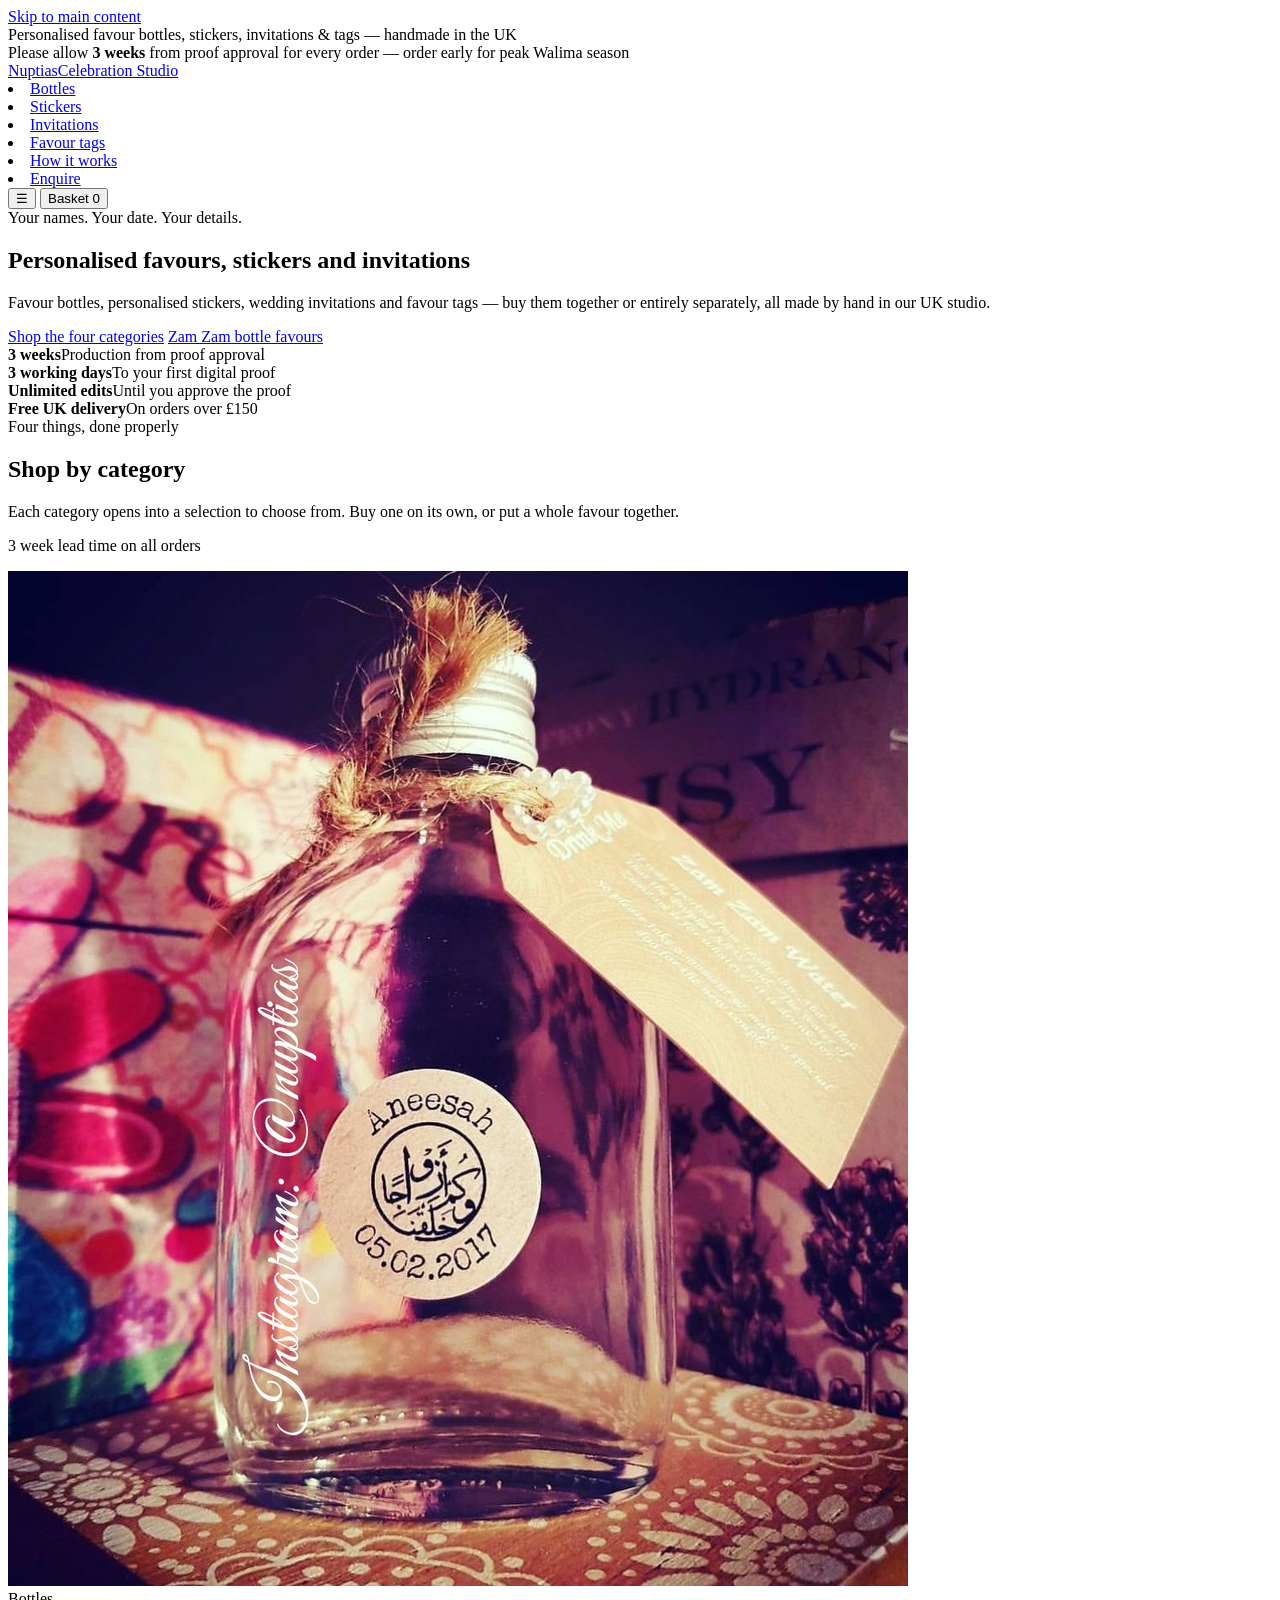
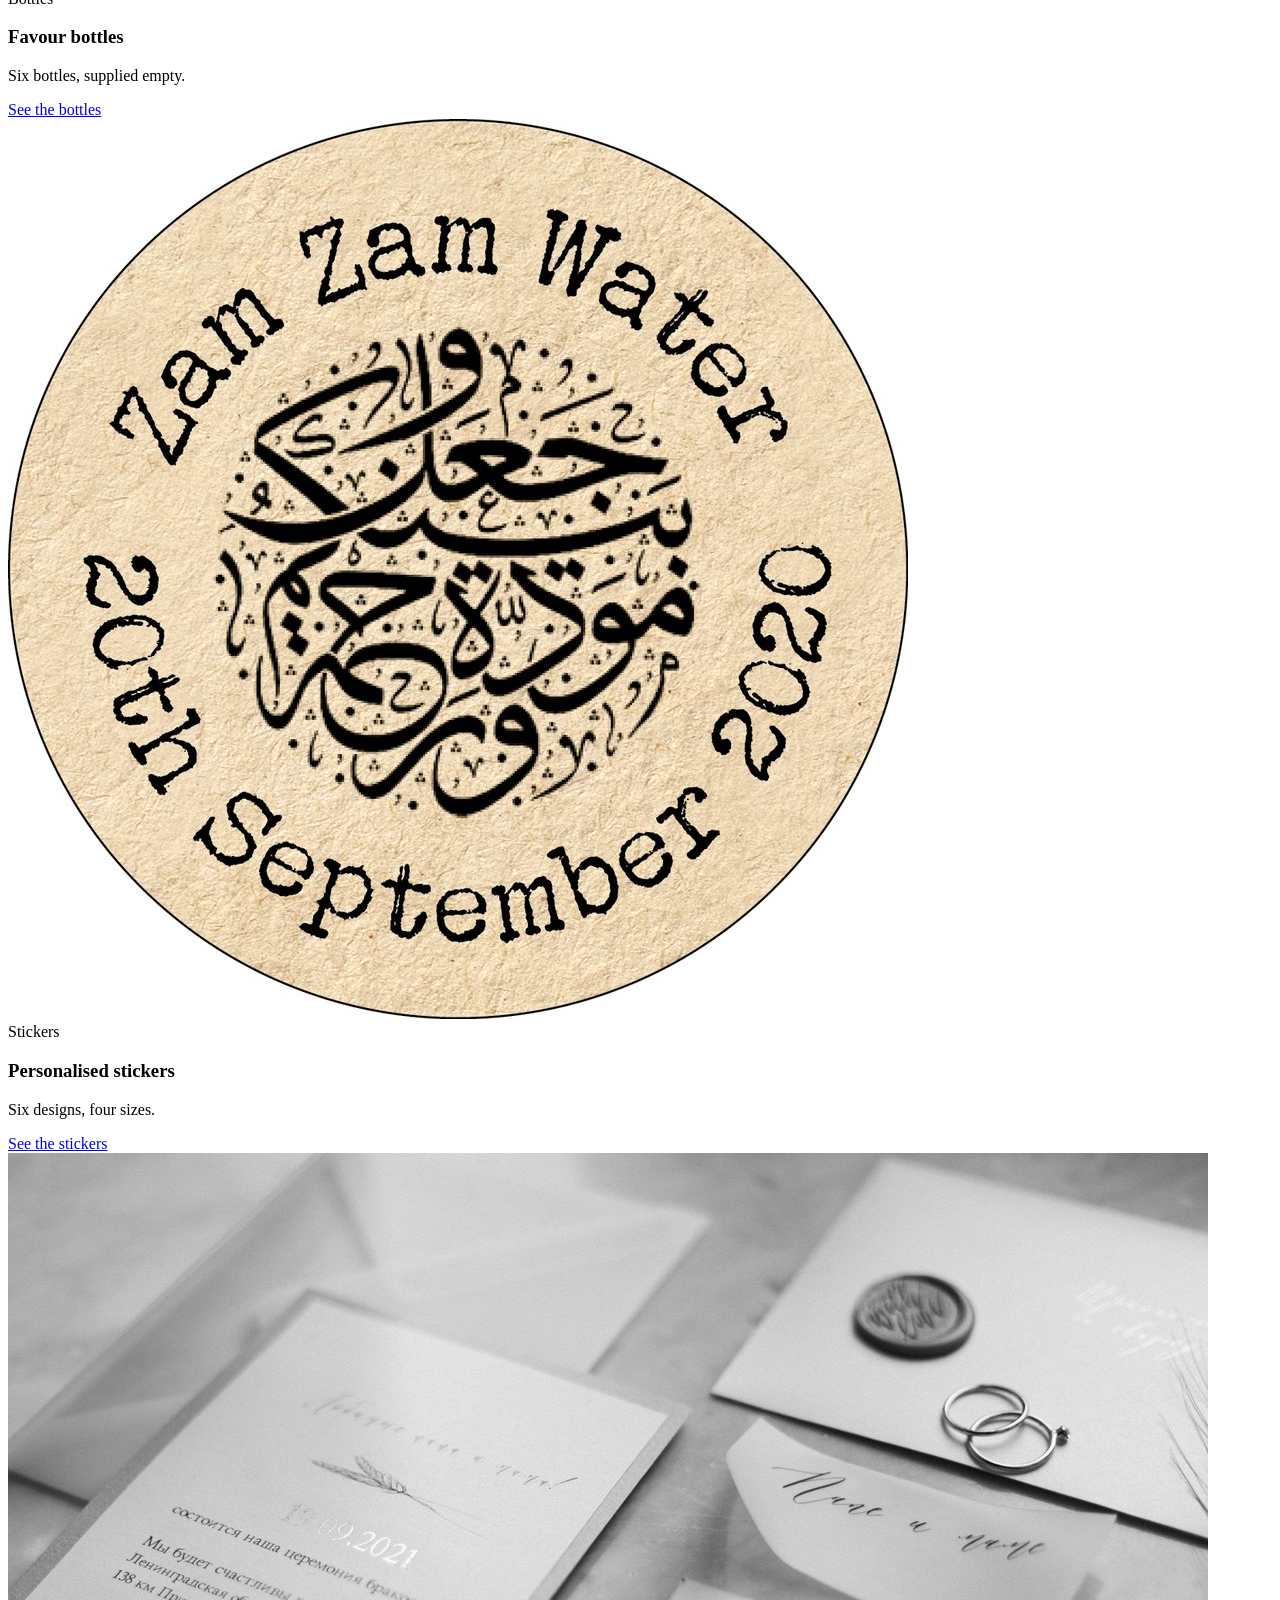
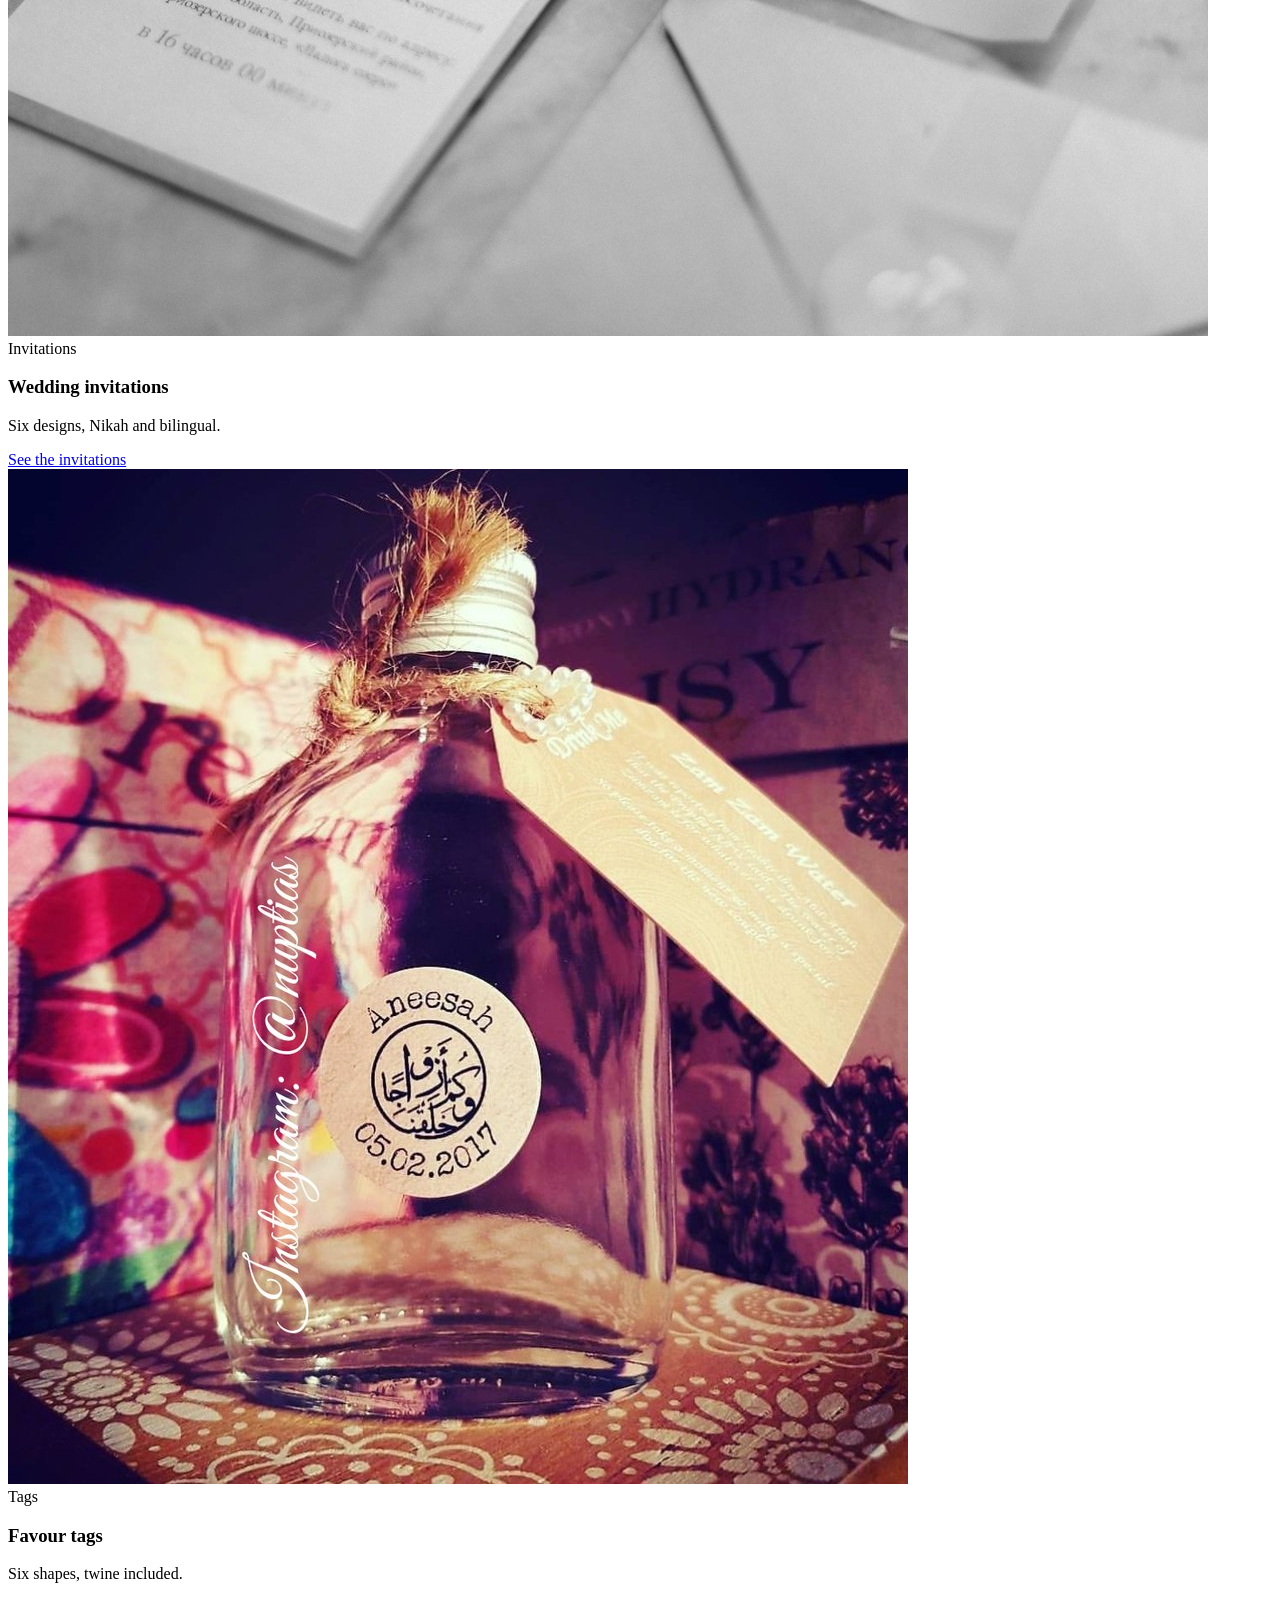
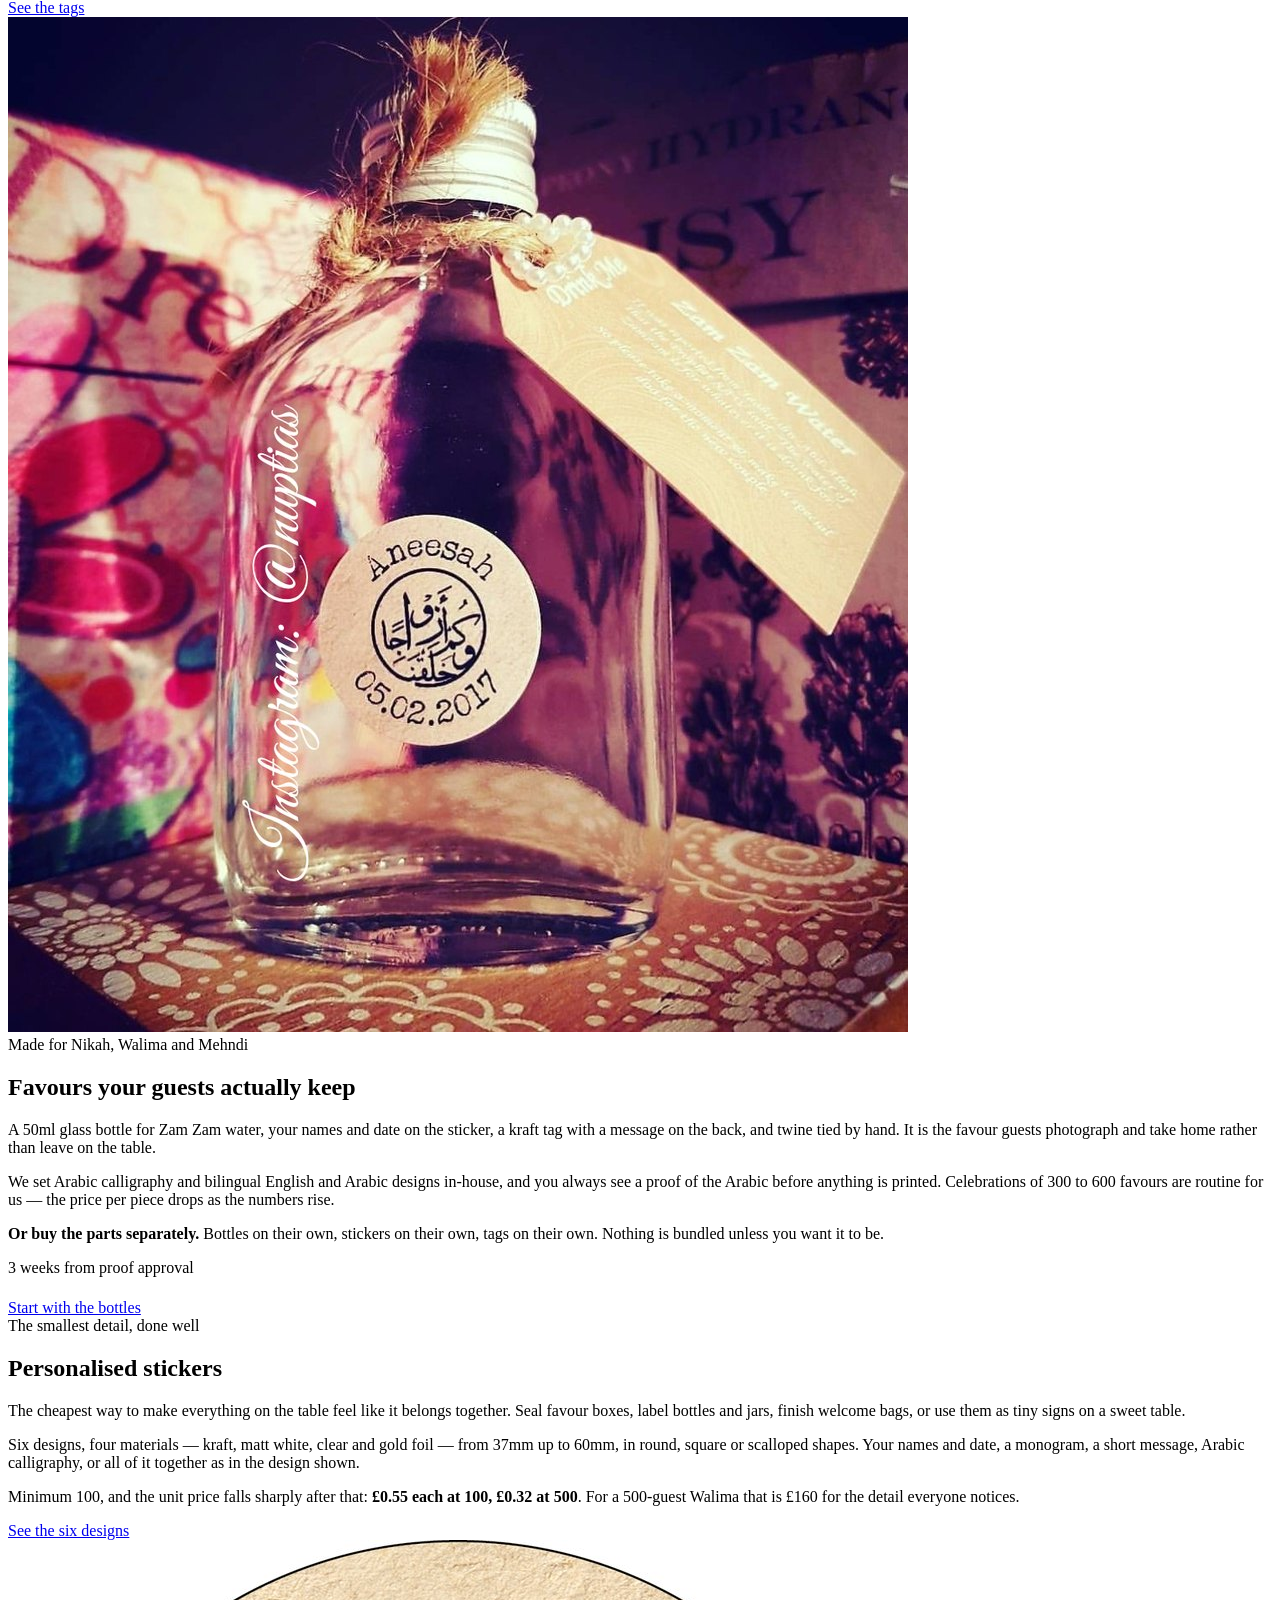
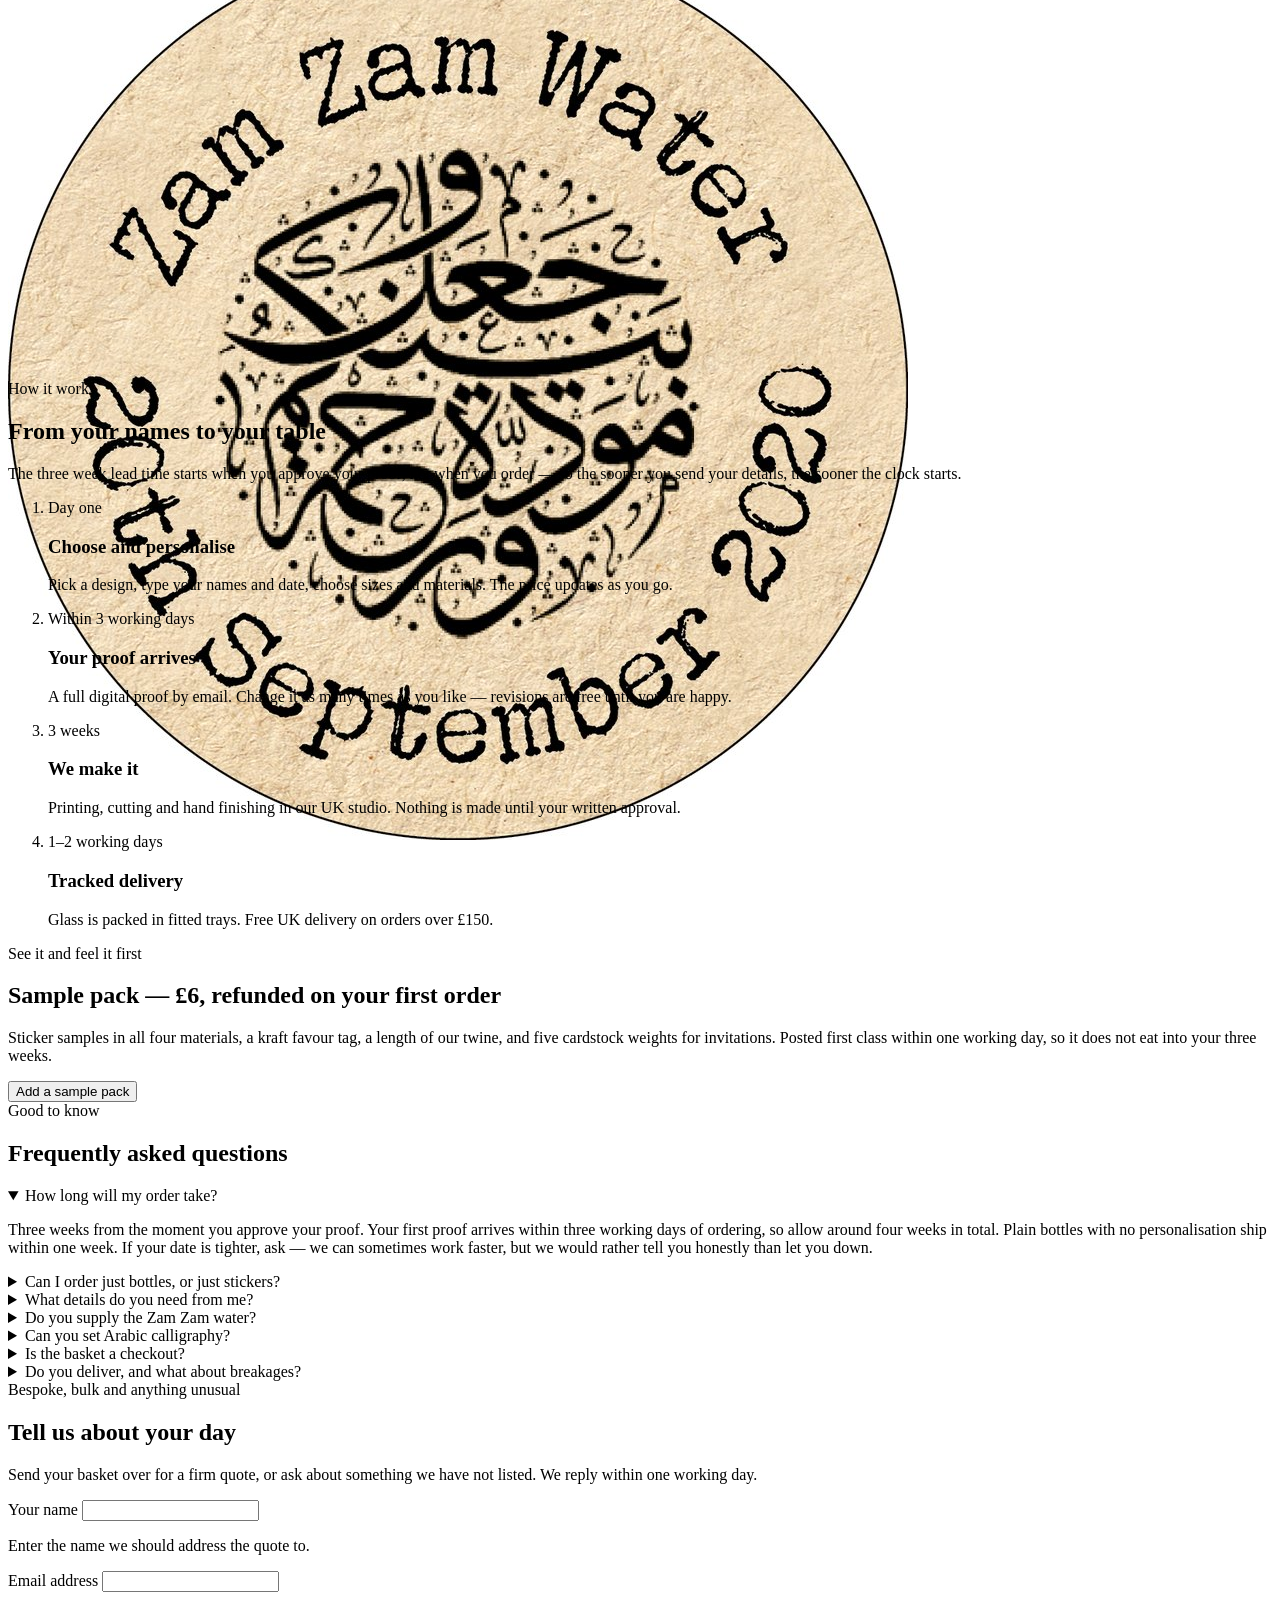
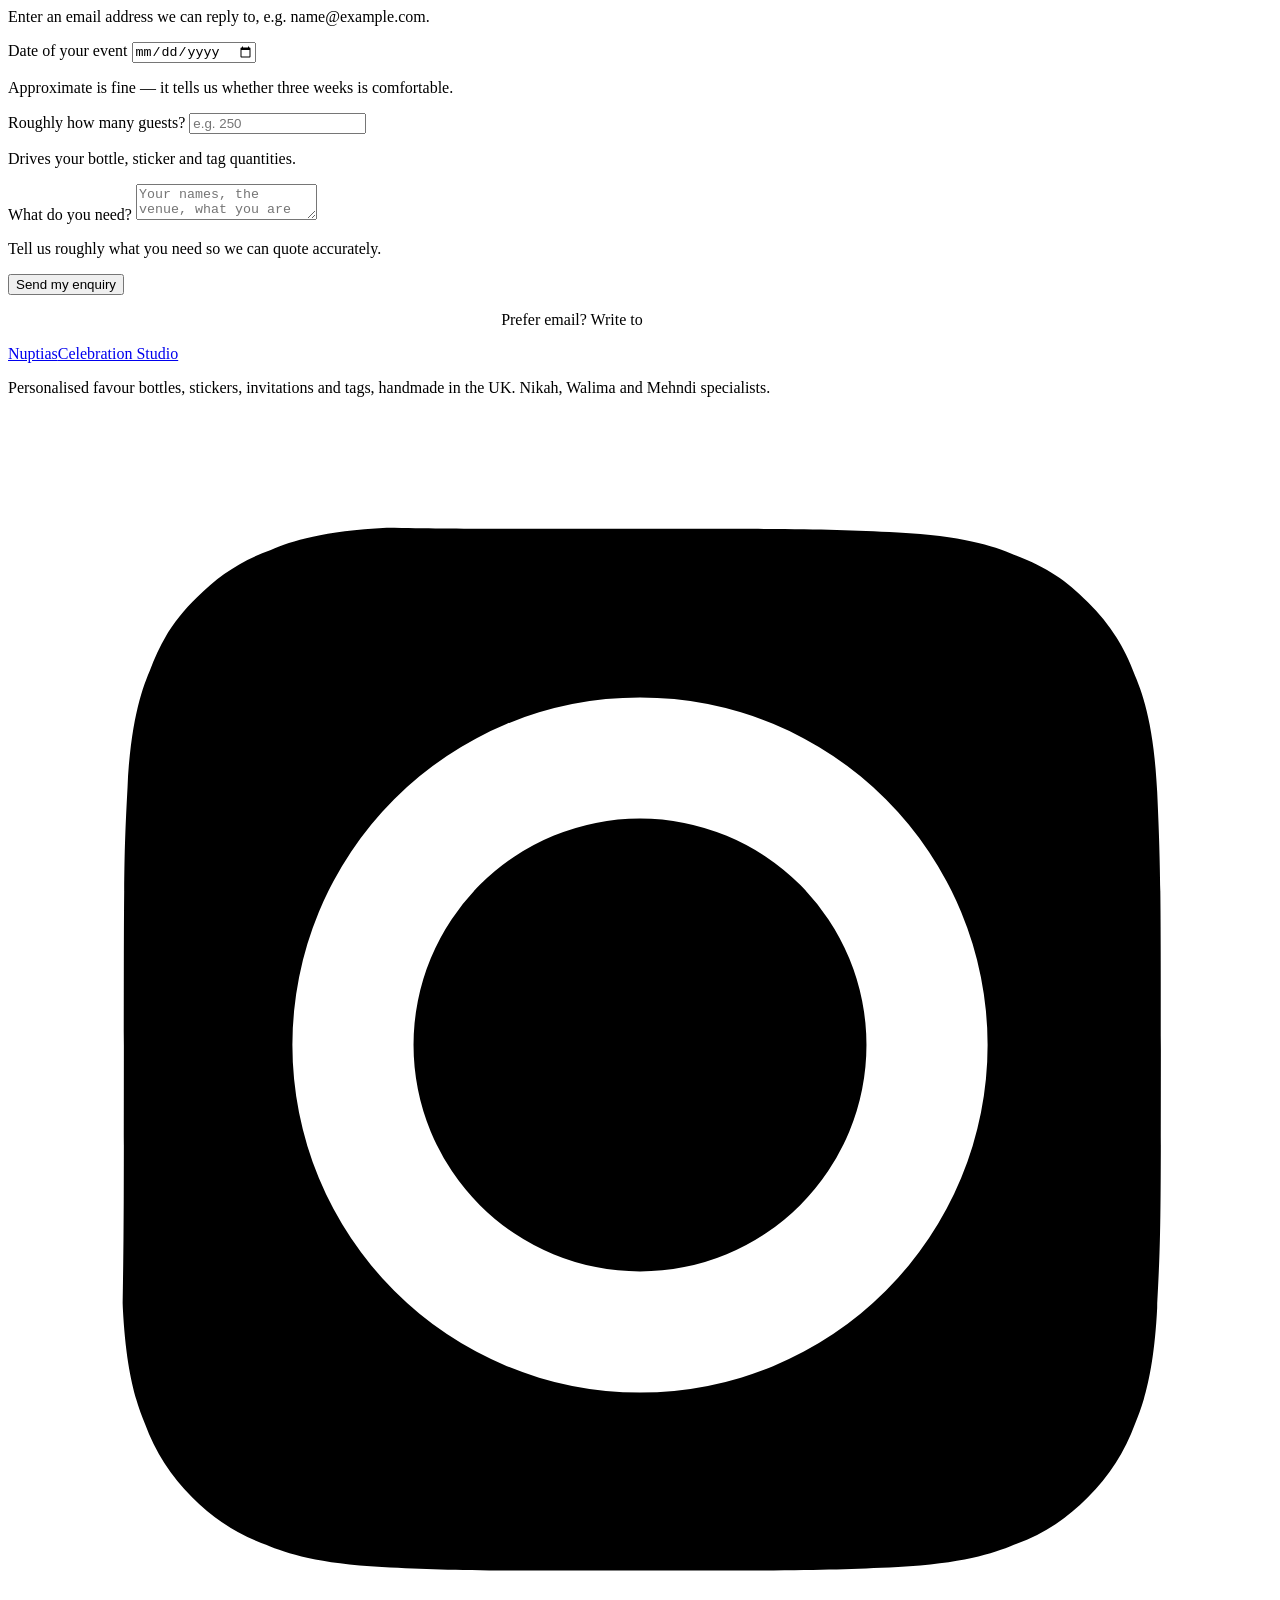
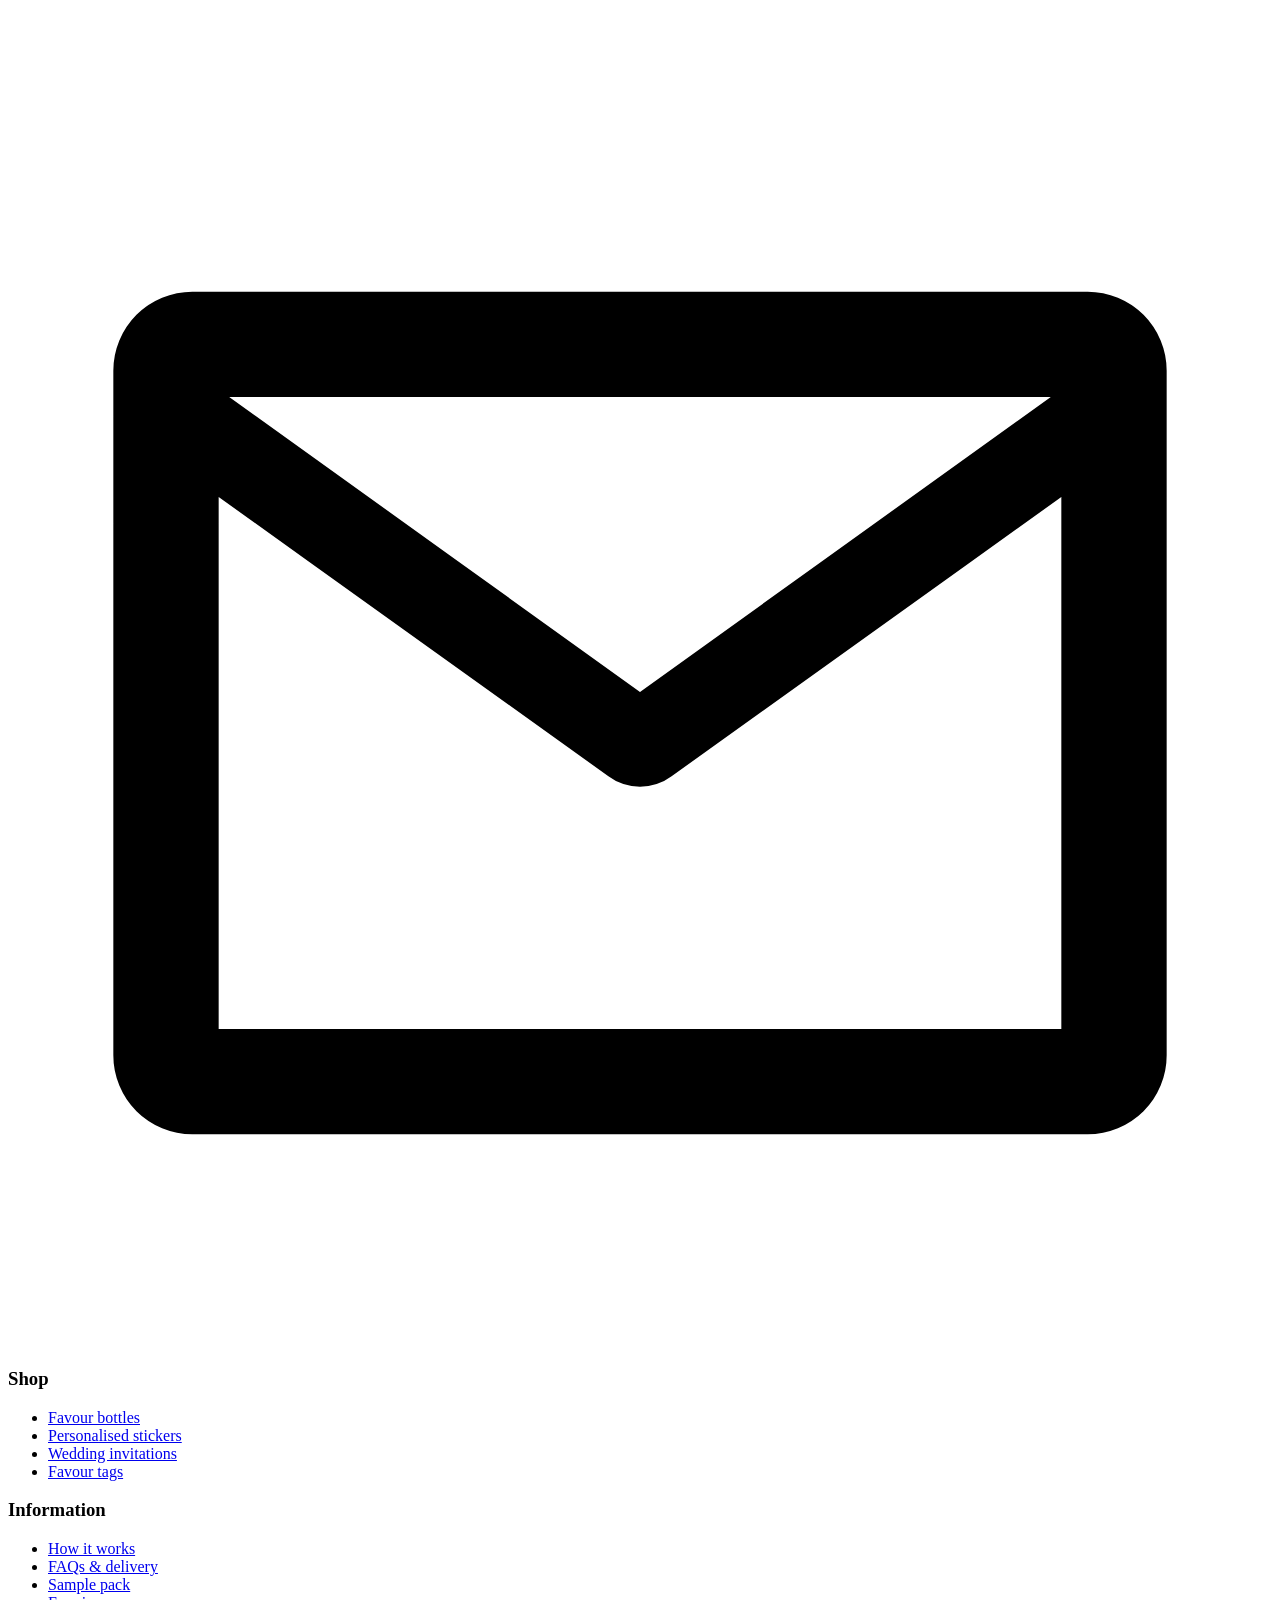
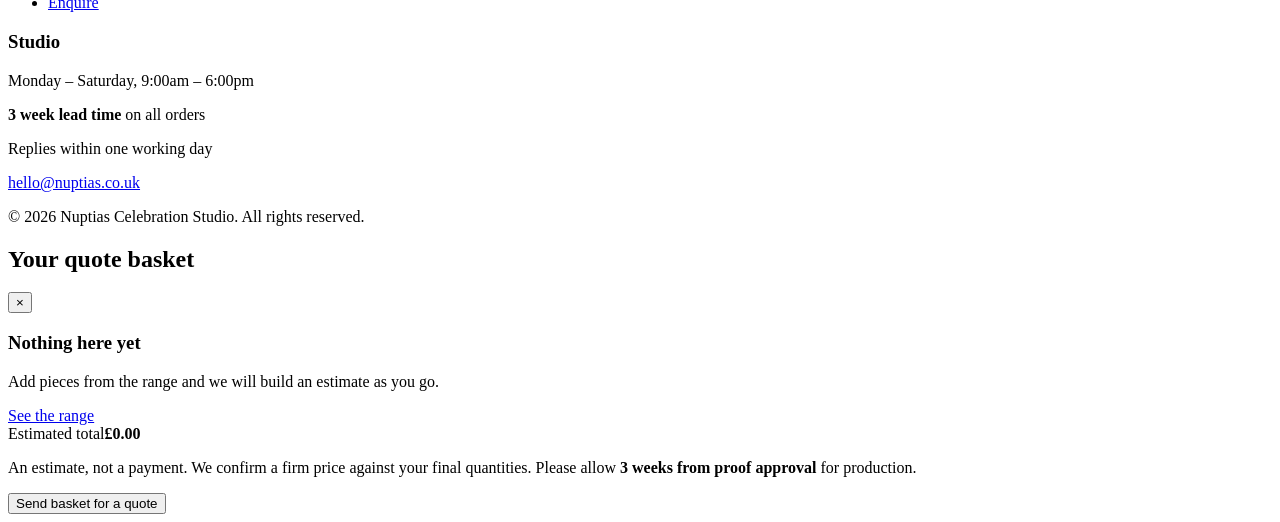
==== commit 95895022: "Update index.html" ====
--- a/index.html
+++ b/index.html
@@ -204,9 +204,8 @@
       <article class="product">
         <div class="media" data-label="Wedding invitations">
           <img src="images/category-invitations.jpg"
-               data-fallback="https://images.unsplash.com/photo-1478146896981-b80fe463b330?auto=format&fit=crop&w=800&q=80"
-               width="800" height="800" loading="lazy"
-               alt="Wedding invitation suite with a matching RSVP card and envelope">
+               width="1200" height="783" loading="lazy"
+               alt="Wedding invitation card, envelope with a wax seal, vellum wrap and wedding rings on a pale surface">
         </div>
         <div class="product-body">
           <span class="kicker">Invitations</span>
--- a/assets/nuptias.css
+++ b/assets/nuptias.css
@@ -1,645 +1,471 @@
-/* ==========================================================================
-   Nuptias Celebration Studio — shared stylesheet
-   Loaded by every page. Page-specific overrides go in a <style> block below
-   this file's <link>, never inside here.
-   ========================================================================== */
-
-:root{
-  /* Palette. Rose and gold are split: a decorative tint and a text-safe tone,
-     because the original values failed WCAG AA when used for text. */
-  --burgundy-900:#4A1018;
-  --burgundy-700:#6B1A27;
-  --rose-600:#A85260;
-  --rose-400:#C87A88;
-  --rose-200:#E6B2BA;
-  --blush-50:#FAF2F4;
-  --paper:#FCFAFA;
-  --card:#FFFFFF;
-  --ink:#2B1D20;
-  --ink-muted:#5C494D;
-  --line:#EBD9DD;
-  --gold:#C59B27;
-  --gold-800:#7A5F0E;
-  --sage:#8A9A86;
-
-  --shadow-sm:0 4px 15px rgba(74,16,24,.05);
-  --shadow-lg:0 14px 40px rgba(74,16,24,.10);
-  --ease:cubic-bezier(.25,.8,.25,1);
-  --r:12px;
-  --maxw:1200px;
+<!DOCTYPE html>
+<html lang="en-GB">
+<head>
+<meta charset="UTF-8">
+<meta name="viewport" content="width=device-width, initial-scale=1.0">
+
+<title>Personalised Favour Bottles, Stickers, Invitations &amp; Tags | Nuptias Celebration Studio</title>
+<meta name="description" content="Personalised wedding favour bottles, stickers, invitations and favour tags. Zam Zam water bottles, Arabic calligraphy and bilingual designs. Nikah and Walima specialists, handmade in the UK. 3 week lead time.">
+<meta name="keywords" content="Zam Zam water bottle favours, personalised wedding stickers, Nikah invitations, Walima favours, favour tags with twine, Arabic calligraphy stickers, wedding favours UK">
+<meta name="robots" content="index, follow, max-image-preview:large">
+<meta name="author" content="Nuptias Celebration Studio">
+<meta name="theme-color" content="#4A1018">
+<link rel="canonical" href="https://www.nuptias.co.uk/">
+
+<meta property="og:type" content="website">
+<meta property="og:site_name" content="Nuptias Celebration Studio">
+<meta property="og:locale" content="en_GB">
+<meta property="og:title" content="Personalised Favour Bottles, Stickers, Invitations &amp; Tags | Nuptias">
+<meta property="og:description" content="Zam Zam water bottle favours, personalised stickers, invitations and tags. Nikah and Walima specialists, handmade in the UK.">
+<meta property="og:url" content="https://www.nuptias.co.uk/">
+<meta property="og:image" content="https://www.nuptias.co.uk/images/wedding-favours.jpg">
+<meta property="og:image:alt" content="Personalised Zam Zam water bottle favour with a kraft tag and Arabic calligraphy sticker">
+<meta name="twitter:card" content="summary_large_image">
+<meta name="twitter:title" content="Personalised Favour Bottles, Stickers, Invitations &amp; Tags | Nuptias">
+<meta name="twitter:description" content="Zam Zam bottle favours, stickers, invitations and tags. Handmade in the UK.">
+<meta name="twitter:image" content="https://www.nuptias.co.uk/images/wedding-favours.jpg">
+
+<link rel="icon" href="data:image/svg+xml,%3Csvg xmlns='http://www.w3.org/2000/svg' viewBox='0 0 32 32'%3E%3Crect width='32' height='32' rx='6' fill='%234A1018'/%3E%3Ctext x='16' y='23' font-family='Georgia,serif' font-size='19' fill='%23E6B2BA' text-anchor='middle'%3EN%3C/text%3E%3C/svg%3E">
+<link rel="preconnect" href="https://fonts.googleapis.com">
+<link rel="preconnect" href="https://fonts.gstatic.com" crossorigin>
+<link rel="preconnect" href="https://images.unsplash.com">
+<link href="https://fonts.googleapis.com/css2?family=Cormorant+Garamond:ital,wght@0,400;0,500;0,600;0,700;1,400;1,600&family=Plus+Jakarta+Sans:wght@300;400;500;600;700&display=swap" rel="stylesheet">
+<link rel="stylesheet" href="assets/nuptias.css">
+
+<style>
+  /* Your own photo first, stock placeholder behind it.
+     Drop images/hero.jpg in and it takes over automatically. */
+  .hero{
+    background:
+      linear-gradient(rgba(74,16,24,.68),rgba(74,16,24,.76)),
+      url('images/hero.jpg') center/cover no-repeat,
+      url('https://images.unsplash.com/photo-1549465220-1a8b9238cd48?auto=format&fit=crop&w=1600&q=80') center/cover no-repeat,
+      var(--burgundy-900);
+  }
+</style>
+
+<script type="application/ld+json">
+{
+  "@context":"https://schema.org",
+  "@graph":[
+    {
+      "@type":"Store",
+      "@id":"https://www.nuptias.co.uk/#business",
+      "name":"Nuptias Celebration Studio",
+      "description":"Personalised favour bottles, stickers, wedding invitations and favour tags, handmade in the UK. Nikah, Walima and Mehndi specialists.",
+      "url":"https://www.nuptias.co.uk/",
+      "email":"hello@nuptias.co.uk",
+      "image":"https://www.nuptias.co.uk/images/wedding-favours.jpg",
+      "priceRange":"£",
+      "currenciesAccepted":"GBP",
+      "areaServed":{"@type":"Country","name":"United Kingdom"},
+      "address":{"@type":"PostalAddress","addressCountry":"GB"},
+      "openingHoursSpecification":[{
+        "@type":"OpeningHoursSpecification",
+        "dayOfWeek":["Monday","Tuesday","Wednesday","Thursday","Friday","Saturday"],
+        "opens":"09:00","closes":"18:00"
+      }],
+      "sameAs":["https://www.instagram.com/nuptias"]
+    },
+    {
+      "@type":"WebSite",
+      "@id":"https://www.nuptias.co.uk/#website",
+      "url":"https://www.nuptias.co.uk/",
+      "name":"Nuptias Celebration Studio",
+      "publisher":{"@id":"https://www.nuptias.co.uk/#business"},
+      "inLanguage":"en-GB"
+    },
+    {
+      "@type":"ItemList",
+      "name":"Nuptias categories",
+      "itemListElement":[
+        {"@type":"ListItem","position":1,"name":"Favour bottles","url":"https://www.nuptias.co.uk/categories/bottles.html"},
+        {"@type":"ListItem","position":2,"name":"Personalised stickers","url":"https://www.nuptias.co.uk/categories/stickers.html"},
+        {"@type":"ListItem","position":3,"name":"Wedding invitations","url":"https://www.nuptias.co.uk/categories/wedding-invitations.html"},
+        {"@type":"ListItem","position":4,"name":"Favour tags","url":"https://www.nuptias.co.uk/categories/favour-tags.html"}
+      ]
+    },
+    {
+      "@type":"FAQPage",
+      "mainEntity":[
+        {"@type":"Question","name":"How long does an order take?",
+          "acceptedAnswer":{"@type":"Answer","text":"Three weeks from the point you approve your proof. Proofs are sent within three working days of ordering, so allow around four weeks in total from first contact. Plain bottles with no personalisation ship within one week."}},
+        {"@type":"Question","name":"Can I order bottles without stickers, or stickers without bottles?",
+          "acceptedAnswer":{"@type":"Answer","text":"Yes. Every category is sold separately with its own minimum order, so you can buy only what you need. Adding stickers or tags while ordering bottles is cheaper than ordering them separately, because it shares one design setup."}},
+        {"@type":"Question","name":"Do you supply the Zam Zam water?",
+          "acceptedAnswer":{"@type":"Answer","text":"No. Bottles are supplied empty and unsealed with the caps loose, so you fill them yourself. Most couples do this in the week before the celebration."}},
+        {"@type":"Question","name":"Can you print Arabic calligraphy?",
+          "acceptedAnswer":{"@type":"Answer","text":"Yes, in-house, including bilingual English and Arabic layouts on stickers, tags and invitations. We always send a proof of the Arabic for you to check before printing."}},
+        {"@type":"Question","name":"What are the minimum orders?",
+          "acceptedAnswer":{"@type":"Answer","text":"Fifty bottles, one hundred stickers, fifty favour tags, or thirty invitation suites. Unit prices fall as quantities rise, so larger Nikah and Walima celebrations get considerably better value."}},
+        {"@type":"Question","name":"Do you deliver across the UK?",
+          "acceptedAnswer":{"@type":"Answer","text":"Yes, tracked UK delivery as standard and free on orders over £150. Glass bottles are packed in fitted trays and anything that arrives damaged is remade at no cost."}}
+      ]
+    }
+  ]
 }
-
-*{box-sizing:border-box;margin:0;padding:0}
-html{scroll-behavior:smooth;scroll-padding-top:100px}
-body{
-  font-family:'Plus Jakarta Sans',system-ui,-apple-system,sans-serif;
-  background:var(--paper);color:var(--ink);
-  line-height:1.7;font-size:15.5px;-webkit-font-smoothing:antialiased;
-}
-h1,h2,h3,h4{font-family:'Cormorant Garamond',Georgia,serif;font-weight:500;color:var(--burgundy-900);letter-spacing:.2px;line-height:1.2}
-a{color:inherit;text-decoration:none}
-ul,ol{list-style:none}
-img{display:block;width:100%;height:auto}
-button{font:inherit}
-
-:focus-visible{outline:3px solid var(--rose-600);outline-offset:2px;border-radius:4px}
-.skip-link{position:absolute;left:-9999px;top:0;background:var(--burgundy-900);color:#fff;padding:12px 20px;z-index:2000}
-.skip-link:focus{left:0}
-.visually-hidden{position:absolute;width:1px;height:1px;overflow:hidden;clip:rect(0 0 0 0);white-space:nowrap}
-
-@media (prefers-reduced-motion:reduce){
-  *,*::before,*::after{animation-duration:.001ms!important;transition-duration:.001ms!important;scroll-behavior:auto!important}
-}
-
-.container{width:min(92%,var(--maxw));margin-inline:auto}
-.section{padding:84px 0}
-.section--sm{padding:56px 0}
-.section--tint{background:var(--blush-50);border-block:1px solid var(--line)}
-.section-head{text-align:center;max-width:680px;margin:0 auto 46px}
-.section-head--left{text-align:left;margin-inline:0}
-.eyebrow{font-family:'Cormorant Garamond',serif;font-style:italic;color:var(--rose-600);font-size:1.35rem;display:block;margin-bottom:2px}
-.section-title{font-size:clamp(2rem,4.2vw,2.6rem)}
-.section-intro{color:var(--ink-muted);font-size:.95rem;margin-top:10px}
-.lede{font-size:1.02rem;color:var(--ink-muted)}
-
-/* ---------- Top bar & header ---------- */
-.topbar{background:var(--burgundy-900);color:var(--blush-50);text-align:center;padding:10px 16px;font-size:.78rem;letter-spacing:1.1px;text-transform:uppercase}
-.site-header{background:var(--card);border-bottom:1px solid var(--line);position:sticky;top:0;z-index:900;box-shadow:var(--shadow-sm)}
-.header-inner{display:flex;align-items:center;justify-content:space-between;gap:20px;padding:14px 0;position:relative}
-.logo{font-family:'Cormorant Garamond',serif;font-size:2rem;font-weight:600;letter-spacing:2px;text-transform:uppercase;line-height:.95;color:var(--burgundy-900)}
-.logo span{display:block;margin-top:6px;font-family:'Plus Jakarta Sans',sans-serif;font-size:.62rem;letter-spacing:3.2px;color:var(--rose-600);font-weight:500}
-.nav{display:flex;gap:26px;align-items:center}
-.nav a{font-size:.8rem;font-weight:600;letter-spacing:.6px;text-transform:uppercase;transition:color .25s var(--ease)}
-.nav a:hover,.nav a[aria-current="page"]{color:var(--burgundy-700)}
-.header-actions{display:flex;align-items:center;gap:10px}
-.cart-btn{background:var(--blush-50);color:var(--burgundy-900);border:1px solid var(--line);padding:9px 18px;border-radius:30px;font-size:.8rem;font-weight:600;cursor:pointer;transition:all .25s var(--ease);display:flex;align-items:center;gap:7px}
-.cart-btn:hover{background:var(--burgundy-700);color:#fff;border-color:var(--burgundy-700)}
-.cart-count{background:var(--burgundy-700);color:#fff;border-radius:999px;min-width:20px;height:20px;display:grid;place-items:center;font-size:.7rem;padding:0 6px}
-.cart-btn:hover .cart-count{background:#fff;color:var(--burgundy-900)}
-.nav-toggle{display:none;background:none;border:1px solid var(--line);border-radius:8px;padding:8px 11px;cursor:pointer;color:var(--burgundy-900)}
-
-/* ---------- Buttons ---------- */
-.btn{display:inline-block;text-align:center;padding:14px 28px;border-radius:30px;font-size:.82rem;font-weight:700;letter-spacing:.6px;text-transform:uppercase;cursor:pointer;transition:all .25s var(--ease);border:1px solid transparent}
-.btn--primary{background:var(--burgundy-700);color:#fff;border-color:var(--burgundy-700)}
-.btn--primary:hover{background:var(--burgundy-900);border-color:var(--burgundy-900);box-shadow:var(--shadow-lg)}
-.btn--ghost{background:rgba(255,255,255,.12);color:#fff;border-color:var(--rose-200);backdrop-filter:blur(4px)}
-.btn--ghost:hover{background:#fff;color:var(--burgundy-900)}
-.btn--gold{background:var(--gold);color:var(--burgundy-900);border-color:var(--gold)}
-.btn--gold:hover{background:#B08A1E;border-color:#B08A1E}
-.btn--outline{background:transparent;color:var(--burgundy-900);border-color:var(--line)}
-.btn--outline:hover{border-color:var(--burgundy-700);background:var(--blush-50)}
-.btn--block{display:block;width:100%}
-.btn--sm{padding:10px 20px;font-size:.75rem}
-
-/* ---------- Media with graceful fallback ---------- */
-.media{position:relative;overflow:hidden;background:var(--blush-50)}
-.media img{width:100%;height:100%;object-fit:cover;transition:transform .55s var(--ease)}
-.media--fallback::after{
-  content:attr(data-label);position:absolute;inset:0;
-  background:linear-gradient(135deg,var(--blush-50),var(--rose-200));
-  display:grid;place-items:center;text-align:center;padding:20px;
-  font-family:'Cormorant Garamond',serif;font-style:italic;font-size:1.15rem;color:var(--burgundy-900);
-}
-
-/* ---------- Hero ---------- */
-.hero{position:relative;text-align:center;color:#fff;padding:118px 0 100px;background:var(--burgundy-900)}
-.hero-inner{max-width:820px;margin-inline:auto}
-.hero .eyebrow{color:var(--rose-200);font-size:1.6rem}
-.hero h1{color:#fff;font-size:clamp(2.2rem,5.6vw,3.5rem);margin:8px 0 18px}
-.hero p{color:var(--blush-50);font-weight:300;font-size:1.03rem;max-width:620px;margin:0 auto 30px}
-.hero-ctas{display:flex;gap:12px;justify-content:center;flex-wrap:wrap}
-
-/* ---------- Trust strip ---------- */
-.trust{background:var(--card);border-bottom:1px solid var(--line)}
-.trust-grid{display:grid;grid-template-columns:repeat(auto-fit,minmax(200px,1fr));gap:18px;padding:26px 0;text-align:center}
-.trust-item strong{display:block;font-family:'Cormorant Garamond',serif;font-size:1.2rem;color:var(--burgundy-900)}
-.trust-item span{font-size:.82rem;color:var(--ink-muted)}
-
-/* ---------- Collection cards ---------- */
-.collections{display:grid;grid-template-columns:repeat(auto-fit,minmax(255px,1fr));gap:22px}
-.collection{background:#fff;border:1px solid var(--line);border-radius:var(--r);overflow:hidden;box-shadow:var(--shadow-sm);transition:all .3s var(--ease);display:block}
-.collection:hover{transform:translateY(-5px);box-shadow:var(--shadow-lg)}
-.collection:hover .media img{transform:scale(1.04)}
-.collection .media{height:200px}
-.collection-body{padding:20px}
-.collection h3{font-size:1.45rem;margin-bottom:8px}
-.palette{display:flex;gap:7px;margin-bottom:10px}
-.palette span{width:14px;height:14px;border-radius:50%;border:1px solid rgba(0,0,0,.12)}
-.collection p{font-size:.87rem;color:var(--ink-muted);line-height:1.55}
-.collection-cta{margin-top:12px;font-size:.76rem;font-weight:700;text-transform:uppercase;letter-spacing:.8px;color:var(--burgundy-700)}
-.collection-cta::after{content:" →"}
-.collection[aria-disabled="true"]{opacity:.9;pointer-events:none}
-.collection[aria-disabled="true"] .collection-cta{color:var(--ink-muted)}
-
-/* ---------- Filters ---------- */
-.filters{display:flex;flex-wrap:wrap;justify-content:center;gap:10px;margin-bottom:34px}
-.filter{background:var(--card);border:1px solid var(--line);padding:10px 22px;border-radius:25px;font-size:.83rem;font-weight:600;cursor:pointer;transition:all .25s var(--ease);color:var(--ink)}
-.filter:hover{border-color:var(--rose-400)}
-.filter[aria-pressed="true"]{background:var(--burgundy-700);color:#fff;border-color:var(--burgundy-700)}
-
-/* ---------- Product cards ---------- */
-.products{display:grid;grid-template-columns:repeat(auto-fill,minmax(258px,1fr));gap:24px}
-.product{background:var(--card);border:1px solid var(--line);border-radius:var(--r);overflow:hidden;box-shadow:var(--shadow-sm);display:flex;flex-direction:column;transition:all .3s var(--ease)}
-.product:hover{transform:translateY(-4px);box-shadow:var(--shadow-lg)}
-.product .media{height:216px}
-.product:hover .media img{transform:scale(1.05)}
-.product-body{padding:20px;display:flex;flex-direction:column;flex:1}
-.kicker{font-size:.68rem;text-transform:uppercase;letter-spacing:1.1px;color:var(--rose-600);font-weight:700;margin-bottom:4px}
-.product h3{font-size:1.28rem;margin-bottom:6px}
-.product h3 a:hover{color:var(--burgundy-700);text-decoration:underline}
-.price{font-family:'Cormorant Garamond',serif;font-size:1.25rem;font-weight:600;color:var(--burgundy-700)}
-.price small{display:block;font-family:'Plus Jakarta Sans',sans-serif;font-size:.72rem;font-weight:500;color:var(--ink-muted);letter-spacing:.2px;line-height:1.4}
-.product p{font-size:.86rem;color:var(--ink-muted);line-height:1.55;margin:10px 0 18px;flex:1}
-.card-actions{display:grid;gap:8px}
-.add-btn{width:100%;background:var(--blush-50);color:var(--burgundy-900);border:1px solid var(--line);padding:11px 15px;border-radius:20px;font-size:.78rem;font-weight:700;text-transform:uppercase;letter-spacing:.6px;cursor:pointer;transition:all .25s var(--ease)}
-.add-btn:hover{background:var(--burgundy-700);color:#fff;border-color:var(--burgundy-700)}
-.detail-link{display:block;text-align:center;padding:11px 15px;border-radius:20px;font-size:.78rem;font-weight:700;text-transform:uppercase;letter-spacing:.6px;background:var(--burgundy-700);color:#fff;transition:all .25s var(--ease)}
-.detail-link:hover{background:var(--burgundy-900)}
-
-.badge{position:absolute;top:12px;right:12px;z-index:2;font-size:.66rem;font-weight:700;padding:5px 11px;border-radius:12px;letter-spacing:.7px;text-transform:uppercase}
-.badge--quiet{background:rgba(255,255,255,.94);color:var(--burgundy-900);border:1px solid var(--line)}
-.badge--hero{background:var(--gold);color:var(--burgundy-900);box-shadow:0 2px 8px rgba(0,0,0,.18)}
-
-/* ---------- Feature banner ---------- */
-.feature{color:#fff;text-align:center;padding:92px 0;background:var(--burgundy-900)}
-.feature-inner{max-width:820px;margin-inline:auto}
-.feature .eyebrow{color:var(--rose-200)}
-.feature h2{color:#fff;font-size:clamp(2rem,5vw,3rem);margin-bottom:14px}
-.feature p{color:var(--blush-50);font-weight:300;margin-bottom:26px}
-.feature-list{display:flex;flex-wrap:wrap;gap:10px;justify-content:center;margin-bottom:28px}
-.feature-list li{border:1px solid rgba(230,178,186,.45);border-radius:999px;padding:6px 15px;font-size:.8rem}
-.feature-ctas{display:flex;gap:12px;justify-content:center;flex-wrap:wrap}
-
-/* ---------- Timeline ---------- */
-.timeline{display:grid;grid-template-columns:repeat(auto-fit,minmax(230px,1fr));gap:24px;counter-reset:step}
-.step{position:relative;padding-top:8px}
-.step::before{counter-increment:step;content:counter(step,decimal-leading-zero);font-family:'Cormorant Garamond',serif;font-size:2.4rem;color:var(--rose-200);display:block;line-height:1}
-.step h3{font-size:1.3rem;margin:8px 0 6px}
-.step p{font-size:.87rem;color:var(--ink-muted)}
-.step-when{font-size:.72rem;text-transform:uppercase;letter-spacing:1px;color:var(--gold-800);font-weight:700}
-
-/* ---------- Packages ---------- */
-.packages{display:grid;grid-template-columns:repeat(auto-fit,minmax(275px,1fr));gap:24px;align-items:start}
-.package{background:#fff;border:1px solid var(--line);border-radius:var(--r);padding:32px 26px;text-align:center;position:relative;box-shadow:var(--shadow-sm);transition:all .3s var(--ease)}
-.package:hover{box-shadow:var(--shadow-lg)}
-.package--featured{border:2px solid var(--rose-400);padding-top:38px}
-.package-flag{position:absolute;top:-13px;left:50%;transform:translateX(-50%);background:var(--gold);color:var(--burgundy-900);font-size:.66rem;font-weight:700;letter-spacing:.8px;text-transform:uppercase;padding:5px 14px;border-radius:12px;white-space:nowrap}
-.package h3{font-size:1.75rem}
-.package-price{font-family:'Cormorant Garamond',serif;font-size:2.2rem;font-weight:600;color:var(--burgundy-700);line-height:1.1}
-.package-save{font-size:.75rem;color:var(--gold-800);font-weight:700;text-transform:uppercase;letter-spacing:.6px;margin-bottom:10px;display:block}
-.package>p{font-size:.87rem;color:var(--ink-muted);margin-bottom:6px}
-.package-list{text-align:left;margin:18px 0 24px;font-size:.87rem;color:var(--ink-muted)}
-.package-list li{padding:7px 0;border-bottom:1px dashed var(--line);display:flex;gap:9px;align-items:flex-start}
-.package-list li::before{content:"✓";color:var(--rose-600);font-weight:700;flex-shrink:0}
-
-/* ---------- Samples / split ---------- */
-.split{display:grid;grid-template-columns:1fr 1fr;gap:48px;align-items:center}
-.split .media{border-radius:var(--r);height:330px;box-shadow:var(--shadow-lg)}
-.split h2{font-size:clamp(1.9rem,4vw,2.4rem);margin-bottom:12px}
-.split p{color:var(--ink-muted);margin-bottom:18px}
-
-/* ---------- Quotes ---------- */
-.quotes{display:grid;grid-template-columns:repeat(auto-fit,minmax(270px,1fr));gap:22px}
-.quote{background:#fff;border:1px solid var(--line);border-radius:var(--r);padding:26px;box-shadow:var(--shadow-sm)}
-.quote blockquote{font-family:'Cormorant Garamond',serif;font-size:1.2rem;font-style:italic;color:var(--burgundy-900);line-height:1.5;margin-bottom:14px}
-.quote figcaption{font-size:.8rem;color:var(--ink-muted)}
-.quote figcaption strong{display:block;color:var(--ink);font-size:.86rem}
-
-/* ---------- Story ---------- */
-.story{display:grid;grid-template-columns:1fr 1fr;gap:50px;align-items:center}
-.story .media{border-radius:var(--r);height:420px;box-shadow:var(--shadow-lg)}
-.story p{color:var(--ink-muted);margin-bottom:16px;font-size:.95rem;line-height:1.8}
-.pullquote{font-family:'Cormorant Garamond',serif;font-size:1.35rem;font-style:italic;color:var(--burgundy-700);padding-left:18px;border-left:3px solid var(--rose-400);margin:20px 0}
-
-/* ---------- FAQ / accordion ---------- */
-.faq{max-width:860px;margin-inline:auto}
-.faq details{background:#fff;border:1px solid var(--line);border-radius:10px;margin-bottom:12px;overflow:hidden}
-.faq summary{cursor:pointer;padding:17px 20px;font-weight:600;font-size:.94rem;color:var(--burgundy-900);display:flex;justify-content:space-between;gap:14px;align-items:center;list-style:none}
-.faq summary::-webkit-details-marker{display:none}
-.faq summary::after{content:"+";font-family:'Cormorant Garamond',serif;font-size:1.5rem;color:var(--rose-600);line-height:1}
-.faq details[open] summary::after{content:"–"}
-.faq details p{padding:0 20px 18px;font-size:.9rem;color:var(--ink-muted)}
-.faq details ul{padding:0 20px 18px;font-size:.9rem;color:var(--ink-muted)}
-.faq details li{padding-left:16px;position:relative;margin-bottom:6px}
-.faq details li::before{content:"—";position:absolute;left:0;color:var(--rose-400)}
-
-/* ---------- Enquiry form ---------- */
-.enquiry{background:var(--burgundy-900);color:var(--blush-50)}
-.enquiry h2{color:#fff}
-.enquiry .eyebrow{color:var(--rose-200)}
-.enquiry-form{max-width:720px;margin-inline:auto;background:rgba(255,255,255,.05);border:1px solid rgba(230,178,186,.28);border-radius:var(--r);padding:30px}
-.field{margin-bottom:18px}
-.field label{display:block;font-size:.78rem;text-transform:uppercase;letter-spacing:1px;margin-bottom:7px;font-weight:600;color:var(--rose-200)}
-.field input,.field textarea,.field select{width:100%;padding:12px 14px;border-radius:8px;border:1px solid rgba(230,178,186,.35);background:rgba(255,255,255,.94);color:var(--ink);font:inherit;font-size:.92rem}
-.field textarea{min-height:130px;resize:vertical}
-.field-row{display:grid;grid-template-columns:1fr 1fr;gap:16px}
-.field-hint{font-size:.75rem;color:var(--rose-200);margin-top:6px}
-.form-error{color:#FFD5DA;font-size:.8rem;margin-top:6px;display:none}
-.field[data-invalid="true"] .form-error{display:block}
-.field[data-invalid="true"] input,.field[data-invalid="true"] textarea{border-color:#FF9AA6;border-width:2px}
-.form-status{margin-top:16px;font-size:.9rem;padding:14px;border-radius:8px;background:rgba(230,178,186,.16);display:none}
-.form-status[data-visible="true"]{display:block}
-
-/* ---------- Footer ---------- */
-footer{background:var(--ink);color:var(--blush-50);padding:58px 0 24px;font-size:.87rem}
-.footer-grid{display:grid;grid-template-columns:1.8fr 1fr 1fr 1.3fr;gap:34px;margin-bottom:38px}
-.footer-brand .logo{color:#fff}
-.footer-brand p{color:#A79598;font-size:.85rem;margin-top:12px}
-footer h3{font-size:1.15rem;color:var(--rose-200);margin-bottom:14px}
-.footer-links li{margin-bottom:8px}
-.footer-links a{color:#CFC0C2;transition:color .25s var(--ease)}
-.footer-links a:hover{color:#fff;text-decoration:underline}
-.socials{display:flex;gap:12px;margin-top:14px}
-.socials a{width:36px;height:36px;border:1px solid rgba(255,255,255,.22);border-radius:50%;display:grid;place-items:center;transition:all .25s var(--ease)}
-.socials a:hover{background:var(--rose-600);border-color:var(--rose-600)}
-.socials svg{width:16px;height:16px;fill:currentColor}
-.footer-contact p{color:#A79598;font-size:.85rem;margin-bottom:6px}
-.footer-contact a{color:var(--rose-200);font-weight:600}
-.footer-bottom{border-top:1px solid rgba(255,255,255,.1);padding-top:22px;text-align:center;color:#8F8083;font-size:.78rem}
-.footer-bottom a{color:#A79598;text-decoration:underline}
-
-/* ==========================================================================
-   Product detail page (PDP)
-   ========================================================================== */
-
-.breadcrumb{background:var(--blush-50);border-bottom:1px solid var(--line);padding:12px 0;font-size:.78rem;color:var(--ink-muted)}
-.breadcrumb ol{display:flex;flex-wrap:wrap;gap:8px;align-items:center}
-.breadcrumb li:not(:last-child)::after{content:"/";margin-left:8px;color:var(--rose-400)}
-.breadcrumb a:hover{color:var(--burgundy-700);text-decoration:underline}
-.breadcrumb [aria-current]{color:var(--ink);font-weight:600}
-
-/* Persistent collection preference bar */
-.collection-bar{display:none;background:var(--burgundy-900);color:#fff;padding:9px 0;font-size:.8rem}
-.collection-bar[data-visible="true"]{display:block}
-.collection-bar .container{display:flex;flex-wrap:wrap;gap:10px;align-items:center;justify-content:center}
-.collection-bar strong{color:var(--rose-200);font-weight:600}
-.collection-bar button{background:none;border:1px solid rgba(230,178,186,.5);color:#fff;border-radius:20px;padding:3px 12px;font-size:.72rem;cursor:pointer;transition:all .25s var(--ease)}
-.collection-bar button:hover{background:#fff;color:var(--burgundy-900)}
-
-.pdp{padding:44px 0 70px}
-.pdp-grid{display:grid;grid-template-columns:1.05fr 1fr;gap:52px;align-items:start}
-
-/* Gallery */
-.gallery-main{border-radius:var(--r);overflow:hidden;height:460px;box-shadow:var(--shadow-lg);position:relative}
-.gallery-thumbs{display:grid;grid-template-columns:repeat(5,1fr);gap:10px;margin-top:12px}
-.thumb{border:2px solid transparent;border-radius:8px;overflow:hidden;height:74px;cursor:pointer;padding:0;background:var(--blush-50);position:relative}
-.thumb[aria-current="true"]{border-color:var(--burgundy-700)}
-.thumb:hover{border-color:var(--rose-400)}
-
-/* Configurator */
-.pdp-head h1{font-size:clamp(2rem,4.4vw,2.8rem);margin:4px 0 10px}
-.pdp-head p.lede{margin-bottom:20px}
-.price-live{background:var(--blush-50);border:1px solid var(--line);border-radius:var(--r);padding:18px 20px;margin-bottom:22px}
-.price-live .total{font-family:'Cormorant Garamond',serif;font-size:2.3rem;font-weight:600;color:var(--burgundy-700);line-height:1.1}
-.price-live .per{font-size:.82rem;color:var(--ink-muted)}
-.price-live .break-note{font-size:.76rem;color:var(--gold-800);font-weight:700;margin-top:6px}
-
-.opt{margin-bottom:22px;border-bottom:1px solid var(--line);padding-bottom:20px}
-.opt:last-of-type{border-bottom:none}
-.opt legend,.opt .opt-label{font-size:.74rem;text-transform:uppercase;letter-spacing:1.1px;font-weight:700;color:var(--burgundy-900);margin-bottom:4px;display:block}
-.opt-help{font-size:.79rem;color:var(--ink-muted);margin-bottom:11px}
-.chips{display:flex;flex-wrap:wrap;gap:9px}
-.chip{position:relative;cursor:pointer}
-.chip input{position:absolute;opacity:0;width:0;height:0}
-.chip span{
-  display:block;border:1px solid var(--line);background:#fff;border-radius:10px;
-  padding:9px 15px;font-size:.84rem;font-weight:500;transition:all .2s var(--ease);line-height:1.35;
-}
-.chip span em{display:block;font-style:normal;font-size:.72rem;color:var(--ink-muted);margin-top:1px}
-.chip input:checked+span{border-color:var(--burgundy-700);background:var(--burgundy-700);color:#fff;box-shadow:var(--shadow-sm)}
-.chip input:checked+span em{color:var(--rose-200)}
-.chip input:focus-visible+span{outline:3px solid var(--rose-600);outline-offset:2px}
-.chip:hover span{border-color:var(--rose-400)}
-
-.chip--swatch span{padding-left:38px}
-.chip--swatch span::before{content:"";position:absolute;left:11px;top:50%;transform:translateY(-50%);width:19px;height:19px;border-radius:50%;border:1px solid rgba(0,0,0,.18);background:var(--sw)}
-
-.addons{display:grid;gap:9px}
-.addon{display:flex;gap:11px;align-items:flex-start;border:1px solid var(--line);background:#fff;border-radius:10px;padding:11px 14px;cursor:pointer;transition:all .2s var(--ease)}
-.addon:hover{border-color:var(--rose-400)}
-.addon:has(input:checked){border-color:var(--burgundy-700);background:var(--blush-50)}
-.addon input{margin-top:4px;accent-color:var(--burgundy-700);width:16px;height:16px;flex-shrink:0}
-.addon-text{flex:1}
-.addon-text strong{display:block;font-size:.87rem;font-weight:600}
-.addon-text span{font-size:.78rem;color:var(--ink-muted)}
-.addon-price{font-family:'Cormorant Garamond',serif;font-weight:600;color:var(--burgundy-700);font-size:1rem;white-space:nowrap}
-
-.qty-row{display:flex;align-items:center;gap:12px;flex-wrap:wrap}
-.qty-stepper{display:flex;align-items:center;gap:8px}
-.qty-stepper button{width:36px;height:36px;border:1px solid var(--line);background:var(--blush-50);border-radius:50%;cursor:pointer;color:var(--burgundy-900);font-weight:700;font-size:1.1rem;line-height:1}
-.qty-stepper button:hover{background:var(--burgundy-700);color:#fff;border-color:var(--burgundy-700)}
-.qty-stepper input{width:82px;text-align:center;padding:9px;border:1px solid var(--line);border-radius:8px;font:inherit}
-.qty-presets{display:flex;gap:7px;flex-wrap:wrap}
-.qty-presets button{border:1px solid var(--line);background:#fff;border-radius:20px;padding:6px 13px;font-size:.76rem;cursor:pointer;transition:all .2s var(--ease)}
-.qty-presets button:hover{background:var(--burgundy-700);color:#fff;border-color:var(--burgundy-700)}
-
-.pdp-cta{position:sticky;bottom:0;background:#fff;padding:16px 0 4px;border-top:1px solid var(--line);margin-top:8px;z-index:10}
-.pdp-reassure{display:flex;flex-wrap:wrap;gap:14px;margin-top:14px;font-size:.78rem;color:var(--ink-muted)}
-.pdp-reassure span::before{content:"✓ ";color:var(--rose-600);font-weight:700}
-
-/* Spec table */
-.spec-table{width:100%;border-collapse:collapse;font-size:.88rem}
-.spec-table th,.spec-table td{text-align:left;padding:12px 14px;border-bottom:1px solid var(--line);vertical-align:top}
-.spec-table th{width:38%;color:var(--burgundy-900);font-weight:600;background:var(--blush-50)}
-.spec-table td{color:var(--ink-muted)}
-
-/* Included / excluded lists */
-.two-col{display:grid;grid-template-columns:1fr 1fr;gap:30px}
-.tick-list li{padding:8px 0 8px 26px;position:relative;font-size:.89rem;color:var(--ink-muted);border-bottom:1px dashed var(--line)}
-.tick-list li::before{content:"✓";position:absolute;left:0;color:var(--rose-600);font-weight:700}
-.tick-list--alt li::before{content:"+";color:var(--gold-800)}
-
-/* Pairs with */
-.pairs{display:grid;grid-template-columns:repeat(auto-fit,minmax(200px,1fr));gap:18px}
-.pair{background:#fff;border:1px solid var(--line);border-radius:var(--r);overflow:hidden;box-shadow:var(--shadow-sm);transition:all .3s var(--ease)}
-.pair:hover{transform:translateY(-4px);box-shadow:var(--shadow-lg)}
-.pair .media{height:140px}
-.pair-body{padding:14px 16px}
-.pair-body h3{font-size:1.1rem}
-.pair-body p{font-size:.78rem;color:var(--ink-muted)}
-
-/* ==========================================================================
-   Collection page
-   ========================================================================== */
-
-.coll-hero{padding:70px 0;background:var(--blush-50);border-bottom:1px solid var(--line)}
-.coll-hero-grid{display:grid;grid-template-columns:1fr 1fr;gap:46px;align-items:center}
-.coll-hero h1{font-size:clamp(2.2rem,5vw,3.2rem);margin:6px 0 14px}
-.coll-hero .media{border-radius:var(--r);height:380px;box-shadow:var(--shadow-lg)}
-
-.ink-grid{display:grid;grid-template-columns:repeat(auto-fit,minmax(160px,1fr));gap:16px}
-.ink{background:#fff;border:1px solid var(--line);border-radius:var(--r);overflow:hidden;box-shadow:var(--shadow-sm)}
-.ink-swatch{height:84px}
-.ink-body{padding:13px 15px}
-.ink-body strong{display:block;font-family:'Cormorant Garamond',serif;font-size:1.15rem;color:var(--burgundy-900)}
-.ink-body span{font-size:.75rem;color:var(--ink-muted);letter-spacing:.5px}
-
-.specimen{background:#fff;border:1px solid var(--line);border-radius:var(--r);padding:34px;box-shadow:var(--shadow-sm)}
-.specimen-row{border-bottom:1px dashed var(--line);padding:18px 0}
-.specimen-row:last-child{border-bottom:none}
-.specimen-label{font-size:.7rem;text-transform:uppercase;letter-spacing:1.2px;color:var(--rose-600);font-weight:700;margin-bottom:6px}
-.specimen-sample{color:var(--burgundy-900);line-height:1.25}
-.specimen-meta{font-size:.76rem;color:var(--ink-muted);margin-top:6px}
-
-.suite-grid{display:grid;grid-template-columns:repeat(auto-fit,minmax(210px,1fr));gap:18px}
-.suite-item{background:#fff;border:1px solid var(--line);border-radius:var(--r);overflow:hidden;box-shadow:var(--shadow-sm);transition:all .3s var(--ease)}
-.suite-item:hover{transform:translateY(-4px);box-shadow:var(--shadow-lg)}
-.suite-item .media{height:170px}
-.suite-body{padding:15px 17px}
-.suite-body h3{font-size:1.15rem;margin-bottom:3px}
-.suite-body p{font-size:.79rem;color:var(--ink-muted)}
-.suite-body .from{font-family:'Cormorant Garamond',serif;color:var(--burgundy-700);font-weight:600;font-size:1rem;margin-top:6px;display:block}
-
-.venue-list{display:grid;grid-template-columns:repeat(auto-fit,minmax(230px,1fr));gap:20px}
-.venue{border-left:3px solid var(--rose-400);padding-left:16px}
-.venue h3{font-size:1.2rem;margin-bottom:4px}
-.venue p{font-size:.86rem;color:var(--ink-muted)}
-
-/* ==========================================================================
-   Basket drawer / toast (injected by JS on every page)
-   ========================================================================== */
-
-.overlay{position:fixed;inset:0;background:rgba(43,29,32,.5);opacity:0;visibility:hidden;transition:all .3s var(--ease);z-index:1000}
-.overlay[data-open="true"]{opacity:1;visibility:visible}
-.drawer{position:fixed;top:0;right:0;height:100dvh;width:min(420px,100%);background:#fff;z-index:1001;transform:translateX(100%);transition:transform .32s var(--ease);display:flex;flex-direction:column;box-shadow:-8px 0 40px rgba(74,16,24,.2)}
-.drawer[data-open="true"]{transform:translateX(0)}
-.drawer-head{display:flex;justify-content:space-between;align-items:center;padding:20px;border-bottom:1px solid var(--line)}
-.drawer-head h2{font-size:1.5rem}
-.drawer-close{background:none;border:none;font-size:1.6rem;line-height:1;cursor:pointer;color:var(--ink-muted);padding:4px 8px}
-.drawer-body{flex:1;overflow-y:auto;padding:18px 20px}
-.drawer-empty{text-align:center;padding:50px 10px;color:var(--ink-muted)}
-.drawer-empty p{font-size:.9rem;margin:10px 0 20px}
-.line{display:grid;grid-template-columns:1fr auto;gap:8px;padding:15px 0;border-bottom:1px solid var(--line)}
-.line h3{font-size:1.08rem}
-.line-meta{font-size:.75rem;color:var(--ink-muted);line-height:1.5}
-.line-spec{font-size:.74rem;color:var(--ink-muted);background:var(--blush-50);border-radius:6px;padding:6px 9px;margin:6px 0;line-height:1.5}
-.line-total{font-family:'Cormorant Garamond',serif;font-size:1.15rem;font-weight:600;color:var(--burgundy-700);text-align:right;white-space:nowrap}
-.qty{display:flex;align-items:center;gap:8px;margin-top:8px}
-.qty button{width:28px;height:28px;border:1px solid var(--line);background:var(--blush-50);border-radius:50%;cursor:pointer;color:var(--burgundy-900);font-weight:700;line-height:1}
-.qty button:hover{background:var(--burgundy-700);color:#fff;border-color:var(--burgundy-700)}
-.qty input{width:60px;text-align:center;padding:4px;border:1px solid var(--line);border-radius:6px;font:inherit;font-size:.85rem}
-.line-remove{background:none;border:none;color:var(--rose-600);font-size:.76rem;text-decoration:underline;cursor:pointer;padding:0;margin-top:6px;text-align:left}
-.drawer-foot{border-top:1px solid var(--line);padding:20px;background:var(--blush-50)}
-.subtotal{display:flex;justify-content:space-between;align-items:baseline;margin-bottom:6px}
-.subtotal strong{font-family:'Cormorant Garamond',serif;font-size:1.7rem;color:var(--burgundy-700)}
-.drawer-note{font-size:.75rem;color:var(--ink-muted);margin-bottom:14px}
-
-.toast{position:fixed;left:50%;bottom:26px;transform:translate(-50%,160%);background:var(--burgundy-900);color:#fff;padding:13px 22px;border-radius:30px;font-size:.86rem;font-weight:600;z-index:1200;box-shadow:var(--shadow-lg);transition:transform .32s var(--ease);max-width:90vw;text-align:center}
-.toast[data-visible="true"]{transform:translate(-50%,0)}
-
-/* ==========================================================================
-   Responsive
-   ========================================================================== */
-
-@media (max-width:992px){
-  .story,.split,.pdp-grid,.coll-hero-grid,.two-col{grid-template-columns:1fr;gap:32px}
-  .footer-grid{grid-template-columns:1fr 1fr}
-  .nav-toggle{display:block}
-  .site-header{position:relative}
-  .nav{display:none;position:absolute;top:100%;left:0;right:0;background:#fff;flex-direction:column;gap:0;padding:8px 0;border-bottom:1px solid var(--line);box-shadow:var(--shadow-lg);z-index:50}
-  .nav[data-open="true"]{display:flex}
-  .nav li{width:100%;border-bottom:1px solid var(--line)}
-  .nav li:last-child{border-bottom:none}
-  .nav a{display:block;padding:14px 22px}
-  .gallery-main{height:340px}
-  .pdp-cta{position:static;border-top:none;padding-top:0}
-}
-
-@media (max-width:640px){
-  .section{padding:56px 0}
-  .hero{padding:80px 0 66px}
-  .story .media,.split .media,.coll-hero .media{height:240px}
-  .gallery-main{height:260px}
-  .gallery-thumbs{grid-template-columns:repeat(4,1fr)}
-  .thumb{height:60px}
-  .field-row{grid-template-columns:1fr}
-  .footer-grid{grid-template-columns:1fr;gap:28px}
-  .logo{font-size:1.7rem}
-  .btn{width:100%}
-  .hero-ctas,.feature-ctas{flex-direction:column}
-  .specimen{padding:22px}
-  .pdp-cta{position:sticky;bottom:0;background:#fff;border-top:1px solid var(--line);padding:14px 0;box-shadow:0 -6px 20px rgba(74,16,24,.08)}
-}
-
-/* ==========================================================================
-   Added for the six-product range: lead-time notices, tier tables and the
-   personalisation dialog that captures couple names, dates and wording.
-   ========================================================================== */
-
-/* Lead time */
-.leadtime-pill{
-  display:inline-flex;align-items:center;gap:7px;background:var(--blush-50);
-  border:1px solid var(--line);border-radius:999px;padding:6px 14px;
-  font-size:.76rem;font-weight:600;color:var(--burgundy-900);letter-spacing:.3px;
-}
-.leadtime-pill::before{content:"";width:7px;height:7px;border-radius:50%;background:var(--gold);flex-shrink:0}
-.leadtime-banner{
-  background:var(--burgundy-900);color:var(--blush-50);text-align:center;
-  padding:11px 16px;font-size:.82rem;letter-spacing:.3px;
-}
-.leadtime-banner strong{color:var(--rose-200)}
-.product .leadtime-note{font-size:.72rem;color:var(--ink-muted);margin:0 0 12px;flex:0}
-
-/* Tier table on cards and in the dialog */
-.tiers-table{width:100%;border-collapse:collapse;font-size:.78rem;margin:2px 0 12px}
-.tiers-table th,.tiers-table td{padding:5px 8px;text-align:left;border-bottom:1px dashed var(--line)}
-.tiers-table th{color:var(--burgundy-900);font-weight:600;background:var(--blush-50)}
-.tiers-table td{color:var(--ink-muted)}
-.tiers-table tr:last-child td,.tiers-table tr:last-child th{border-bottom:none}
-.tiers-table .is-active td,.tiers-table .is-active th{background:var(--blush-50);color:var(--burgundy-700);font-weight:700}
-
-/* Personalisation dialog */
-.dlg{
-  position:fixed;inset:0;z-index:1100;display:none;
-  align-items:flex-start;justify-content:center;padding:24px 16px;overflow-y:auto;
-  background:rgba(43,29,32,.55);
-}
-.dlg[data-open="true"]{display:flex}
-.dlg-panel{
-  background:#fff;border-radius:var(--r);width:min(620px,100%);
-  box-shadow:0 24px 70px rgba(74,16,24,.3);margin:auto;overflow:hidden;
-}
-.dlg-head{padding:22px 26px 16px;border-bottom:1px solid var(--line);display:flex;justify-content:space-between;gap:16px;align-items:flex-start}
-.dlg-head h2{font-size:1.6rem;line-height:1.15}
-.dlg-head p{font-size:.82rem;color:var(--ink-muted);margin-top:4px}
-.dlg-close{background:none;border:none;font-size:1.7rem;line-height:1;cursor:pointer;color:var(--ink-muted);padding:0 4px}
-.dlg-body{padding:22px 26px;max-height:min(62vh,640px);overflow-y:auto}
-.dlg-foot{padding:18px 26px 22px;border-top:1px solid var(--line);background:var(--blush-50)}
-
-.dlg .field{margin-bottom:16px}
-.dlg .field label{
-  display:block;font-size:.72rem;text-transform:uppercase;letter-spacing:1px;
-  font-weight:700;color:var(--burgundy-900);margin-bottom:6px;
-}
-.dlg .field .req{color:var(--rose-600)}
-.dlg .field input,.dlg .field select,.dlg .field textarea{
-  width:100%;padding:11px 13px;border:1px solid var(--line);border-radius:8px;
-  font:inherit;font-size:.9rem;background:#fff;color:var(--ink);
-}
-.dlg .field textarea{min-height:82px;resize:vertical}
-.dlg .field input:focus,.dlg .field select:focus,.dlg .field textarea:focus{border-color:var(--rose-400);outline-offset:1px}
-.dlg .field .hint{font-size:.74rem;color:var(--ink-muted);margin-top:5px}
-.dlg .field-row{display:grid;grid-template-columns:1fr 1fr;gap:14px}
-.dlg .field[data-invalid="true"] input,.dlg .field[data-invalid="true"] textarea{border-color:#C0392B;border-width:2px}
-.dlg .err{display:none;font-size:.76rem;color:#A93226;margin-top:5px;font-weight:600}
-.dlg .field[data-invalid="true"] .err{display:block}
-
-.dlg-price{display:flex;justify-content:space-between;align-items:baseline;margin-bottom:4px}
-.dlg-price strong{font-family:'Cormorant Garamond',serif;font-size:2rem;color:var(--burgundy-700);line-height:1}
-.dlg-per{font-size:.78rem;color:var(--ink-muted);margin-bottom:14px}
-.dlg-lead{font-size:.75rem;color:var(--gold-800);font-weight:700;margin-bottom:14px}
-
-@media (max-width:640px){
-  .dlg{padding:0}
-  .dlg-panel{border-radius:0;min-height:100dvh}
-  .dlg-body{max-height:none}
-  .dlg .field-row{grid-template-columns:1fr}
-}
-
-/* Real-photography feature block */
-.showcase{display:grid;grid-template-columns:.9fr 1.1fr;gap:48px;align-items:center}
-.showcase .media{border-radius:var(--r);box-shadow:var(--shadow-lg);height:520px}
-.showcase h2{font-size:clamp(1.9rem,4vw,2.5rem);margin-bottom:14px}
-.showcase p{color:var(--ink-muted);margin-bottom:16px}
-@media (max-width:992px){.showcase{grid-template-columns:1fr;gap:28px}.showcase .media{height:340px}}
-
-/* Range grid — six products, larger cards */
-.range{display:grid;grid-template-columns:repeat(auto-fill,minmax(300px,1fr));gap:26px}
-.range .product .media{height:250px}
-.price-from{font-size:.7rem;text-transform:uppercase;letter-spacing:1px;color:var(--ink-muted);font-weight:600;display:block}
-
-/* ==========================================================================
-   Real product photography.
-   The stock placeholders are landscape and crop happily. Our own photographs
-   are square (the sticker) and portrait (the favour bottle), so they must be
-   shown whole — a cropped circular sticker loses the wording around its edge.
-   Targeted by filename so no HTML changes are needed when photos are swapped.
-   ========================================================================== */
-
-.media img[src*="personalised-stickers"],
-.media img[src*="wedding-favours"]{
-  object-fit:contain;
-}
-
-.media:has(img[src*="personalised-stickers"]),
-.media:has(img[src*="wedding-favours"]){
-  background:var(--blush-50);
-  padding:14px;
-}
-
-/* Give the two portrait/square cards a little more height so they don't
-   sit in a letterboxed sliver. */
-.range .product .media:has(img[src*="personalised-stickers"]),
-.range .product .media:has(img[src*="wedding-favours"]){
-  height:300px;
-}
-
-/* The showcase blocks are large enough already — just remove the crop. */
-.showcase .media:has(img[src*="wedding-favours"]){height:560px;padding:20px}
-.showcase .media:has(img[src*="personalised-stickers"]){padding:24px}
-
-/* Fallback for browsers without :has() — no padded backdrop, but still uncropped */
-@supports not selector(:has(*)){
-  .media img[src*="personalised-stickers"],
-  .media img[src*="wedding-favours"]{background:var(--blush-50)}
-}
-
-/* ==========================================================================
-   Variant chooser — the grid of styles on a product page
-   ========================================================================== */
-
-.variants{display:grid;grid-template-columns:repeat(auto-fill,minmax(230px,1fr));gap:20px}
-.variant{
-  background:var(--card);border:1px solid var(--line);border-radius:var(--r);
-  overflow:hidden;box-shadow:var(--shadow-sm);text-align:left;padding:0;
-  cursor:pointer;transition:all .28s var(--ease);display:flex;flex-direction:column;
-  font:inherit;color:inherit;width:100%;
-}
-.variant:hover{transform:translateY(-4px);box-shadow:var(--shadow-lg);border-color:var(--rose-400)}
-.variant .media{height:210px}
-.variant-body{padding:16px 18px 18px;display:flex;flex-direction:column;flex:1}
-.variant-body h3{font-size:1.2rem;margin-bottom:4px}
-.variant-price{font-family:'Cormorant Garamond',serif;font-size:1.35rem;font-weight:600;color:var(--burgundy-700);line-height:1.1}
-.variant-price small{display:block;font-family:'Plus Jakarta Sans',sans-serif;font-size:.7rem;font-weight:500;color:var(--ink-muted);letter-spacing:.2px}
-.variant-body p{font-size:.83rem;color:var(--ink-muted);line-height:1.5;margin:8px 0 14px;flex:1}
-.variant-cta{
-  font-size:.74rem;font-weight:700;text-transform:uppercase;letter-spacing:.8px;
-  color:var(--burgundy-700);display:flex;align-items:center;gap:6px;
-}
-.variant-cta::after{content:"→";transition:transform .25s var(--ease)}
-.variant:hover .variant-cta::after{transform:translateX(4px)}
-.variant-flag{
-  position:absolute;top:12px;left:12px;z-index:2;background:var(--gold);
-  color:var(--burgundy-900);font-size:.64rem;font-weight:700;letter-spacing:.7px;
-  text-transform:uppercase;padding:4px 10px;border-radius:12px;
-}
-
-/* Product page intro */
-.p-intro{display:grid;grid-template-columns:1fr 1fr;gap:46px;align-items:center;padding:46px 0 8px}
-.p-intro .media{border-radius:var(--r);box-shadow:var(--shadow-lg);height:460px;background:var(--blush-50)}
-.p-intro h1{font-size:clamp(2.1rem,4.6vw,3rem);margin:6px 0 14px}
-.p-intro .price{font-size:1.6rem;margin-bottom:14px;display:block}
-.p-intro .lede{margin-bottom:18px}
-.p-facts{display:grid;gap:9px;margin:20px 0 24px}
-.p-facts li{font-size:.87rem;color:var(--ink-muted);padding-left:24px;position:relative}
-.p-facts li::before{content:"✓";position:absolute;left:0;color:var(--rose-600);font-weight:700}
-@media (max-width:992px){.p-intro{grid-template-columns:1fr;gap:26px;padding-top:28px}.p-intro .media{height:320px}}
-
-/* ==========================================================================
-   Range cards: shop-window treatment.
-   Photo, name, one line, one action. Detail belongs on the product page.
-   ========================================================================== */
-
-.range{grid-template-columns:repeat(auto-fill,minmax(275px,1fr));gap:22px}
-.range .product .media{height:215px}
-.range .product-body{padding:15px 18px 18px}
-.range .product .kicker{margin-bottom:2px;font-size:.65rem}
-.range .product h3{font-size:1.2rem;margin-bottom:7px}
-.range .product p{font-size:.85rem;line-height:1.45;margin:0 0 14px}
-.range .product .card-actions{margin-top:auto}
-.range .detail-link{padding:10px 14px;font-size:.74rem}
-
-/* The square sticker and portrait bottle no longer need extra height now the
-   cards are shorter — keep them uncropped but in proportion with the others. */
-.range .product .media:has(img[src*="personalised-stickers"]),
-.range .product .media:has(img[src*="wedding-favours"]){height:250px;padding:10px}
+</script>
+</head>
+
+<body data-root="">
+<a class="skip-link" href="#main">Skip to main content</a>
+
+<div class="topbar">Personalised favour bottles, stickers, invitations &amp; tags — handmade in the UK</div>
+<div class="leadtime-banner">
+  Please allow <strong>3 weeks</strong> from proof approval for every order — order early for peak Walima season
+</div>
+
+<header class="site-header">
+  <div class="container header-inner">
+    <a href="index.html" class="logo">Nuptias<span>Celebration Studio</span></a>
+    <nav id="primary-nav" class="nav" aria-label="Primary">
+      <li><a href="categories/bottles.html">Bottles</a></li>
+      <li><a href="categories/stickers.html">Stickers</a></li>
+      <li><a href="categories/wedding-invitations.html">Invitations</a></li>
+      <li><a href="categories/favour-tags.html">Favour tags</a></li>
+      <li><a href="#process">How it works</a></li>
+      <li><a href="#enquiry">Enquire</a></li>
+    </nav>
+    <div class="header-actions">
+      <button class="nav-toggle" id="navToggle" aria-expanded="false" aria-controls="primary-nav" aria-label="Open menu">☰</button>
+      <button class="cart-btn" data-open-basket aria-label="Open your quote basket">
+        Basket <span class="cart-count" data-cart-count>0</span>
+      </button>
+    </div>
+  </div>
+</header>
+
+<main id="main">
+
+<section class="hero">
+  <div class="container hero-inner">
+    <span class="eyebrow">Your names. Your date. Your details.</span>
+    <h1>Personalised favours, stickers and invitations</h1>
+    <p>Favour bottles, personalised stickers, wedding invitations and favour tags — buy them together or entirely separately, all made by hand in our UK studio.</p>
+    <div class="hero-ctas">
+      <a href="#range" class="btn btn--primary">Shop the four categories</a>
+      <a href="categories/bottles.html" class="btn btn--ghost">Zam Zam bottle favours</a>
+    </div>
+  </div>
+</section>
+
+<section class="trust" aria-label="How we work">
+  <div class="container trust-grid">
+    <div class="trust-item"><strong>3 weeks</strong><span>Production from proof approval</span></div>
+    <div class="trust-item"><strong>3 working days</strong><span>To your first digital proof</span></div>
+    <div class="trust-item"><strong>Unlimited edits</strong><span>Until you approve the proof</span></div>
+    <div class="trust-item"><strong>Free UK delivery</strong><span>On orders over £150</span></div>
+  </div>
+</section>
+
+<!-- ================= THE FOUR CATEGORIES ================= -->
+<section class="section" id="range">
+  <div class="container">
+    <div class="section-head">
+      <span class="eyebrow">Four things, done properly</span>
+      <h2 class="section-title">Shop by category</h2>
+      <p class="section-intro">Each category opens into a selection to choose from. Buy one on its own, or put a whole favour together.</p>
+      <p style="margin-top:16px"><span class="leadtime-pill">3 week lead time on all orders</span></p>
+    </div>
+
+    <div class="range">
+
+      <article class="product">
+        <div class="media" data-label="Favour bottles">
+          <img src="images/category-bottles.jpg" data-fallback="images/wedding-favours.jpg"
+               width="900" height="1015" loading="lazy"
+               alt="50ml glass favour bottle for Zam Zam water with a personalised sticker and kraft tag">
+        </div>
+        <div class="product-body">
+          <span class="kicker">Bottles</span>
+          <h3>Favour bottles</h3>
+          <p>Six bottles, supplied empty.</p>
+          <div class="card-actions">
+            <a class="detail-link" href="categories/bottles.html">See the bottles</a>
+          </div>
+        </div>
+      </article>
+
+      <article class="product">
+        <div class="media" data-label="Personalised stickers">
+          <img src="images/personalised-stickers.jpg" width="900" height="900" loading="lazy"
+               alt="Personalised kraft sticker with Arabic calligraphy, names and the event date">
+        </div>
+        <div class="product-body">
+          <span class="kicker">Stickers</span>
+          <h3>Personalised stickers</h3>
+          <p>Six designs, four sizes.</p>
+          <div class="card-actions">
+            <a class="detail-link" href="categories/stickers.html">See the stickers</a>
+          </div>
+        </div>
+      </article>
+
+      <article class="product">
+        <div class="media" data-label="Wedding invitations">
+          <img src="images/category-invitations.jpg"
+               width="1200" height="783" loading="lazy"
+               alt="Wedding invitation card, envelope with a wax seal, vellum wrap and wedding rings on a pale surface">
+        </div>
+        <div class="product-body">
+          <span class="kicker">Invitations</span>
+          <h3>Wedding invitations</h3>
+          <p>Six designs, Nikah and bilingual.</p>
+          <div class="card-actions">
+            <a class="detail-link" href="categories/wedding-invitations.html">See the invitations</a>
+          </div>
+        </div>
+      </article>
+
+      <article class="product">
+        <div class="media" data-label="Favour tags">
+          <img src="images/category-favour-tags.jpg" data-fallback="images/wedding-favours.jpg"
+               width="900" height="1015" loading="lazy"
+               alt="Kraft favour tag with printed names and pre-cut jute twine">
+        </div>
+        <div class="product-body">
+          <span class="kicker">Tags</span>
+          <h3>Favour tags</h3>
+          <p>Six shapes, twine included.</p>
+          <div class="card-actions">
+            <a class="detail-link" href="categories/favour-tags.html">See the tags</a>
+          </div>
+        </div>
+      </article>
+
+    </div>
+  </div>
+</section>
+
+<!-- ================= BOTTLES SHOWCASE ================= -->
+<section class="section section--tint" id="favours">
+  <div class="container showcase">
+    <div class="media" data-label="Zam Zam water favour">
+      <img src="images/wedding-favours.jpg" width="900" height="1015" loading="lazy"
+           alt="Personalised Zam Zam water bottle favour with kraft tag, twine and Arabic calligraphy sticker">
+    </div>
+    <div>
+      <span class="eyebrow">Made for Nikah, Walima and Mehndi</span>
+      <h2>Favours your guests actually keep</h2>
+      <p>A 50ml glass bottle for Zam Zam water, your names and date on the sticker, a kraft tag with a message on the back, and twine tied by hand. It is the favour guests photograph and take home rather than leave on the table.</p>
+      <p>We set Arabic calligraphy and bilingual English and Arabic designs in-house, and you always see a proof of the Arabic before anything is printed. Celebrations of 300 to 600 favours are routine for us — the price per piece drops as the numbers rise.</p>
+      <p><strong>Or buy the parts separately.</strong> Bottles on their own, stickers on their own, tags on their own. Nothing is bundled unless you want it to be.</p>
+      <p style="margin-bottom:22px"><span class="leadtime-pill">3 weeks from proof approval</span></p>
+      <a class="btn btn--primary" href="categories/bottles.html">Start with the bottles</a>
+    </div>
+  </div>
+</section>
+
+<!-- ================= STICKERS SHOWCASE ================= -->
+<section class="section">
+  <div class="container showcase" style="grid-template-columns:1.1fr .9fr">
+    <div>
+      <span class="eyebrow">The smallest detail, done well</span>
+      <h2>Personalised stickers</h2>
+      <p>The cheapest way to make everything on the table feel like it belongs together. Seal favour boxes, label bottles and jars, finish welcome bags, or use them as tiny signs on a sweet table.</p>
+      <p>Six designs, four materials — kraft, matt white, clear and gold foil — from 37mm up to 60mm, in round, square or scalloped shapes. Your names and date, a monogram, a short message, Arabic calligraphy, or all of it together as in the design shown.</p>
+      <p>Minimum 100, and the unit price falls sharply after that: <strong>£0.55 each at 100, £0.32 at 500</strong>. For a 500-guest Walima that is £160 for the detail everyone notices.</p>
+      <a class="btn btn--primary" href="categories/stickers.html">See the six designs</a>
+    </div>
+    <div class="media" data-label="Personalised sticker" style="border-radius:var(--r);box-shadow:var(--shadow-lg);height:440px">
+      <img src="images/personalised-stickers.jpg" width="900" height="900" loading="lazy"
+           alt="Kraft personalised sticker with Arabic calligraphy and the wording Zam Zam Water with the date">
+    </div>
+  </div>
+</section>
+
+<!-- ================= PROCESS ================= -->
+<section class="section section--tint" id="process">
+  <div class="container">
+    <div class="section-head">
+      <span class="eyebrow">How it works</span>
+      <h2 class="section-title">From your names to your table</h2>
+      <p class="section-intro">The three week lead time starts when you approve your proof, not when you order — so the sooner you send your details, the sooner the clock starts.</p>
+    </div>
+    <ol class="timeline">
+      <li class="step">
+        <span class="step-when">Day one</span>
+        <h3>Choose and personalise</h3>
+        <p>Pick a design, type your names and date, choose sizes and materials. The price updates as you go.</p>
+      </li>
+      <li class="step">
+        <span class="step-when">Within 3 working days</span>
+        <h3>Your proof arrives</h3>
+        <p>A full digital proof by email. Change it as many times as you like — revisions are free until you are happy.</p>
+      </li>
+      <li class="step">
+        <span class="step-when">3 weeks</span>
+        <h3>We make it</h3>
+        <p>Printing, cutting and hand finishing in our UK studio. Nothing is made until your written approval.</p>
+      </li>
+      <li class="step">
+        <span class="step-when">1–2 working days</span>
+        <h3>Tracked delivery</h3>
+        <p>Glass is packed in fitted trays. Free UK delivery on orders over £150.</p>
+      </li>
+    </ol>
+  </div>
+</section>
+
+<!-- ================= SAMPLES ================= -->
+<section class="section" id="samples">
+  <div class="container split">
+    <div class="media" data-label="The Nuptias sample pack">
+      <img src="images/sample-pack.jpg"
+           data-fallback="https://images.unsplash.com/photo-1606800052052-a08af7148866?auto=format&fit=crop&w=800&q=80"
+           width="800" height="600" loading="lazy"
+           alt="Sample pack of sticker materials, tag boards and cardstock swatches">
+    </div>
+    <div>
+      <span class="eyebrow">See it and feel it first</span>
+      <h2>Sample pack — £6, refunded on your first order</h2>
+      <p>Sticker samples in all four materials, a kraft favour tag, a length of our twine, and five cardstock weights for invitations. Posted first class within one working day, so it does not eat into your three weeks.</p>
+      <button class="btn btn--primary" data-add data-name="Sample pack" data-price="6.00" data-min="1" data-unit="packs" data-unit-singular="pack">Add a sample pack</button>
+    </div>
+  </div>
+</section>
+
+<!-- ================= FAQ ================= -->
+<section class="section section--tint" id="faq">
+  <div class="container">
+    <div class="section-head">
+      <span class="eyebrow">Good to know</span>
+      <h2 class="section-title">Frequently asked questions</h2>
+    </div>
+    <div class="faq">
+      <details open>
+        <summary>How long will my order take?</summary>
+        <p>Three weeks from the moment you approve your proof. Your first proof arrives within three working days of ordering, so allow around four weeks in total. Plain bottles with no personalisation ship within one week. If your date is tighter, ask — we can sometimes work faster, but we would rather tell you honestly than let you down.</p>
+      </details>
+      <details>
+        <summary>Can I order just bottles, or just stickers?</summary>
+        <p>Yes. Every category is sold separately with its own minimum — 50 bottles, 100 stickers, 50 tags, 30 invitation suites. Nothing is bundled unless you want it to be. That said, adding stickers or tags while you are ordering bottles is cheaper than ordering them separately, because it shares one design setup.</p>
+      </details>
+      <details>
+        <summary>What details do you need from me?</summary>
+        <p>Your names exactly as you want them printed, and the date of your event. For stickers and tags we also need the text you want on them. Everything on this site collects these before it goes into your basket.</p>
+      </details>
+      <details>
+        <summary>Do you supply the Zam Zam water?</summary>
+        <p>No — the bottles come empty and unsealed with the caps loose, so you fill them yourself. Most couples do it the week before, and it goes faster than you would think with two people and a funnel.</p>
+      </details>
+      <details>
+        <summary>Can you set Arabic calligraphy?</summary>
+        <p>Yes, in-house, including bilingual English and Arabic layouts. We always send a proof of the Arabic for you to check before printing, because we would rather you spotted anything than us guess.</p>
+      </details>
+      <details>
+        <summary>Is the basket a checkout?</summary>
+        <p>No. It builds an estimate you send to us, and we come back with a firm quote and an invoice. Nothing is charged automatically, and nothing is made until you have approved a proof.</p>
+      </details>
+      <details>
+        <summary>Do you deliver, and what about breakages?</summary>
+        <p>Tracked UK delivery as standard, free over £150. Glass is packed in fitted trays. In the unlikely event something arrives damaged, send us a photograph within 48 hours and we will remake it.</p>
+      </details>
+    </div>
+  </div>
+</section>
+
+<!-- ================= ENQUIRY ================= -->
+<section class="section enquiry" id="enquiry">
+  <div class="container">
+    <div class="section-head">
+      <span class="eyebrow">Bespoke, bulk and anything unusual</span>
+      <h2 class="section-title">Tell us about your day</h2>
+      <p class="section-intro" style="color:var(--rose-200)">Send your basket over for a firm quote, or ask about something we have not listed. We reply within one working day.</p>
+    </div>
+
+    <form class="enquiry-form" id="enquiryForm" novalidate>
+      <div class="field-row">
+        <div class="field" data-field="name">
+          <label for="f-name">Your name</label>
+          <input type="text" id="f-name" name="name" autocomplete="name" required>
+          <p class="form-error">Enter the name we should address the quote to.</p>
+        </div>
+        <div class="field" data-field="email">
+          <label for="f-email">Email address</label>
+          <input type="email" id="f-email" name="email" autocomplete="email" required>
+          <p class="form-error">Enter an email address we can reply to, e.g. name@example.com.</p>
+        </div>
+      </div>
+
+      <div class="field-row">
+        <div class="field" data-field="date">
+          <label for="f-date">Date of your event</label>
+          <input type="date" id="f-date" name="date">
+          <p class="field-hint">Approximate is fine — it tells us whether three weeks is comfortable.</p>
+        </div>
+        <div class="field" data-field="guests">
+          <label for="f-guests">Roughly how many guests?</label>
+          <input type="number" id="f-guests" name="guests" min="1" placeholder="e.g. 250">
+          <p class="field-hint">Drives your bottle, sticker and tag quantities.</p>
+        </div>
+      </div>
+
+      <div class="field" data-field="message">
+        <label for="f-message">What do you need?</label>
+        <textarea id="f-message" name="message" required placeholder="Your names, the venue, what you are after, and anything you have seen and liked."></textarea>
+        <p class="form-error">Tell us roughly what you need so we can quote accurately.</p>
+      </div>
+
+      <button type="submit" class="btn btn--gold btn--block">Send my enquiry</button>
+      <p class="form-status" id="formStatus" role="status" aria-live="polite"></p>
+      <p class="field-hint" style="text-align:center;margin-top:14px">
+        Prefer email? Write to <a href="mailto:hello@nuptias.co.uk" style="color:#fff;text-decoration:underline">hello@nuptias.co.uk</a>
+      </p>
+    </form>
+  </div>
+</section>
+
+</main>
+
+<footer>
+  <div class="container">
+    <div class="footer-grid">
+      <div class="footer-brand">
+        <a href="index.html" class="logo">Nuptias<span>Celebration Studio</span></a>
+        <p>Personalised favour bottles, stickers, invitations and tags, handmade in the UK. Nikah, Walima and Mehndi specialists.</p>
+        <div class="socials">
+          <a href="https://www.instagram.com/nuptias" rel="noopener me" target="_blank" aria-label="Nuptias on Instagram"><svg viewBox="0 0 24 24" aria-hidden="true"><path d="M12 2.2c3.2 0 3.6 0 4.9.07 1.2.06 1.8.25 2.2.42.6.22 1 .49 1.4.9.4.4.68.8.9 1.4.17.4.36 1 .42 2.2.06 1.3.07 1.7.07 4.9s0 3.6-.07 4.9c-.06 1.2-.25 1.8-.42 2.2a3.8 3.8 0 0 1-.9 1.4c-.4.4-.8.68-1.4.9-.4.17-1 .36-2.2.42-1.3.06-1.7.07-4.9.07s-3.6 0-4.9-.07c-1.2-.06-1.8-.25-2.2-.42a3.8 3.8 0 0 1-1.4-.9 3.8 3.8 0 0 1-.9-1.4c-.17-.4-.36-1-.42-2.2C2.2 15.6 2.2 15.2 2.2 12s0-3.6.07-4.9c.06-1.2.25-1.8.42-2.2.22-.6.49-1 .9-1.4.4-.4.8-.68 1.4-.9.4-.17 1-.36 2.2-.42C8.4 2.2 8.8 2.2 12 2.2zm0 3.2a6.6 6.6 0 1 0 0 13.2 6.6 6.6 0 0 0 0-13.2zm0 10.9a4.3 4.3 0 1 1 0-8.6 4.3 4.3 0 0 1 0 8.6zm6.9-11.1a1.55 1.55 0 1 1-3.1 0 1.55 1.55 0 0 1 3.1 0z"/></svg></a>
+          <a href="mailto:hello@nuptias.co.uk" aria-label="Email Nuptias"><svg viewBox="0 0 24 24" aria-hidden="true"><path d="M2 5.5A1.5 1.5 0 0 1 3.5 4h17A1.5 1.5 0 0 1 22 5.5v13a1.5 1.5 0 0 1-1.5 1.5h-17A1.5 1.5 0 0 1 2 18.5v-13zm2.2.5 7.8 5.6L19.8 6H4.2zM20 7.9l-7.4 5.3a1 1 0 0 1-1.2 0L4 7.9V18h16V7.9z"/></svg></a>
+        </div>
+      </div>
+
+      <nav aria-label="Shop">
+        <h3>Shop</h3>
+        <ul class="footer-links">
+          <li><a href="categories/bottles.html">Favour bottles</a></li>
+          <li><a href="categories/stickers.html">Personalised stickers</a></li>
+          <li><a href="categories/wedding-invitations.html">Wedding invitations</a></li>
+          <li><a href="categories/favour-tags.html">Favour tags</a></li>
+        </ul>
+      </nav>
+
+      <nav aria-label="Information">
+        <h3>Information</h3>
+        <ul class="footer-links">
+          <li><a href="#process">How it works</a></li>
+          <li><a href="#faq">FAQs &amp; delivery</a></li>
+          <li><a href="#samples">Sample pack</a></li>
+          <li><a href="#enquiry">Enquire</a></li>
+        </ul>
+      </nav>
+
+      <div class="footer-contact">
+        <h3>Studio</h3>
+        <p>Monday – Saturday, 9:00am – 6:00pm</p>
+        <p><strong style="color:var(--rose-200)">3 week lead time</strong> on all orders</p>
+        <p>Replies within one working day</p>
+        <p style="margin-top:10px"><a href="mailto:hello@nuptias.co.uk">hello@nuptias.co.uk</a></p>
+      </div>
+    </div>
+
+    <div class="footer-bottom">
+      <p>&copy; <span id="year">2026</span> Nuptias Celebration Studio. All rights reserved.</p>
+    </div>
+  </div>
+</footer>
+
+<script src="assets/nuptias-products.js" defer></script>
+<script src="assets/nuptias.js" defer></script>
+</body>
+</html>
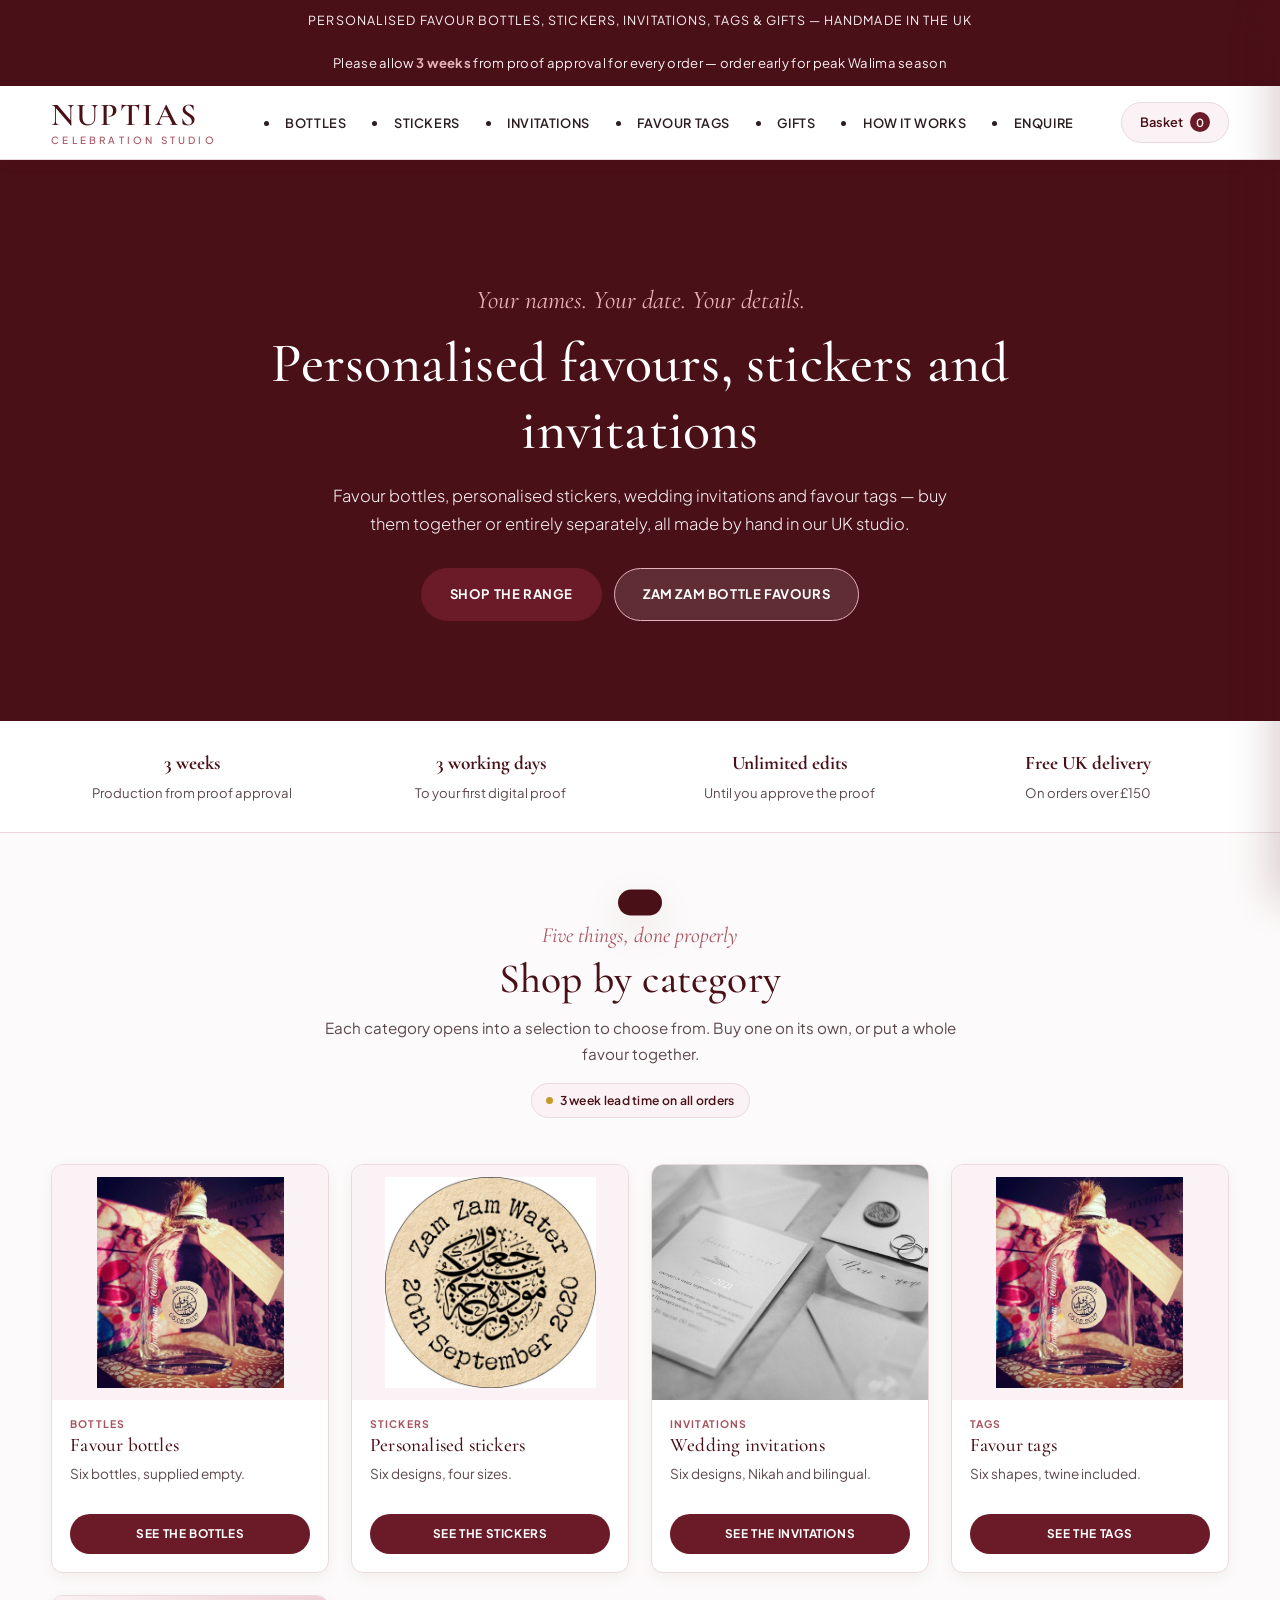
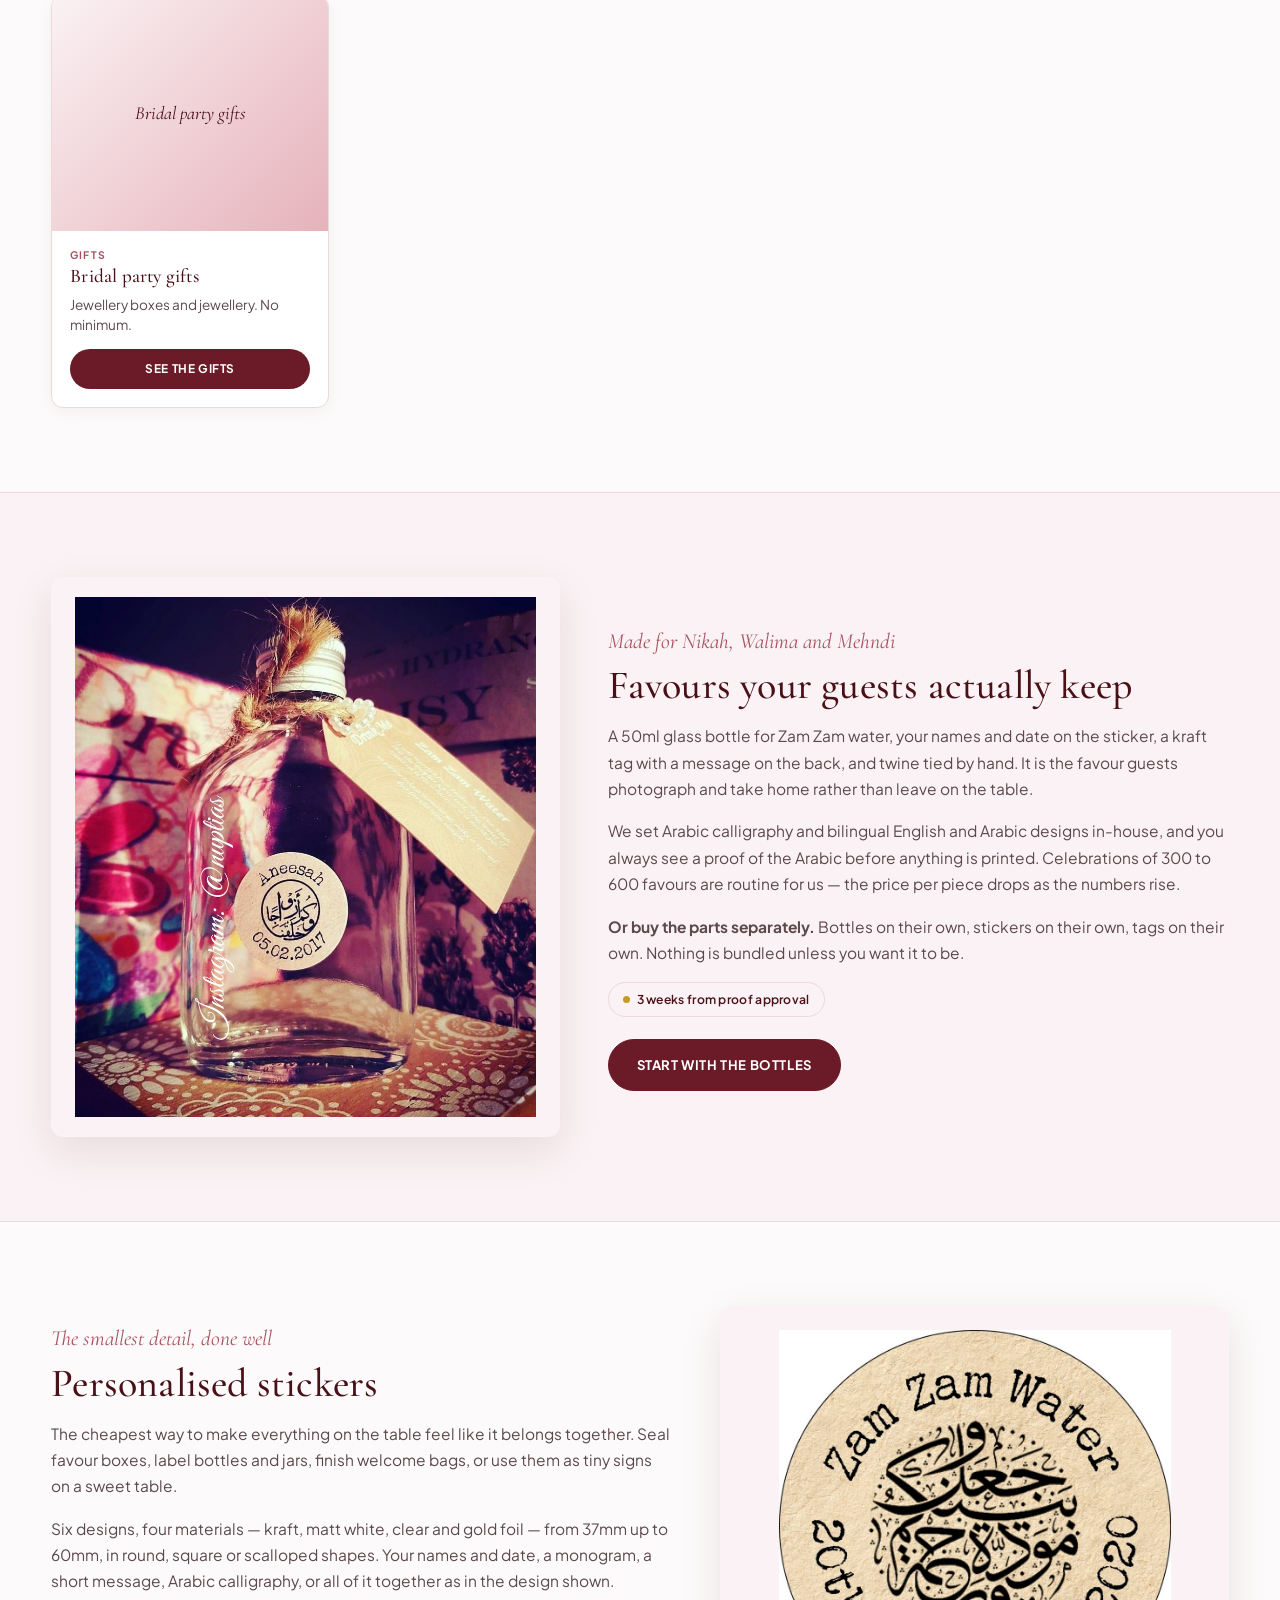
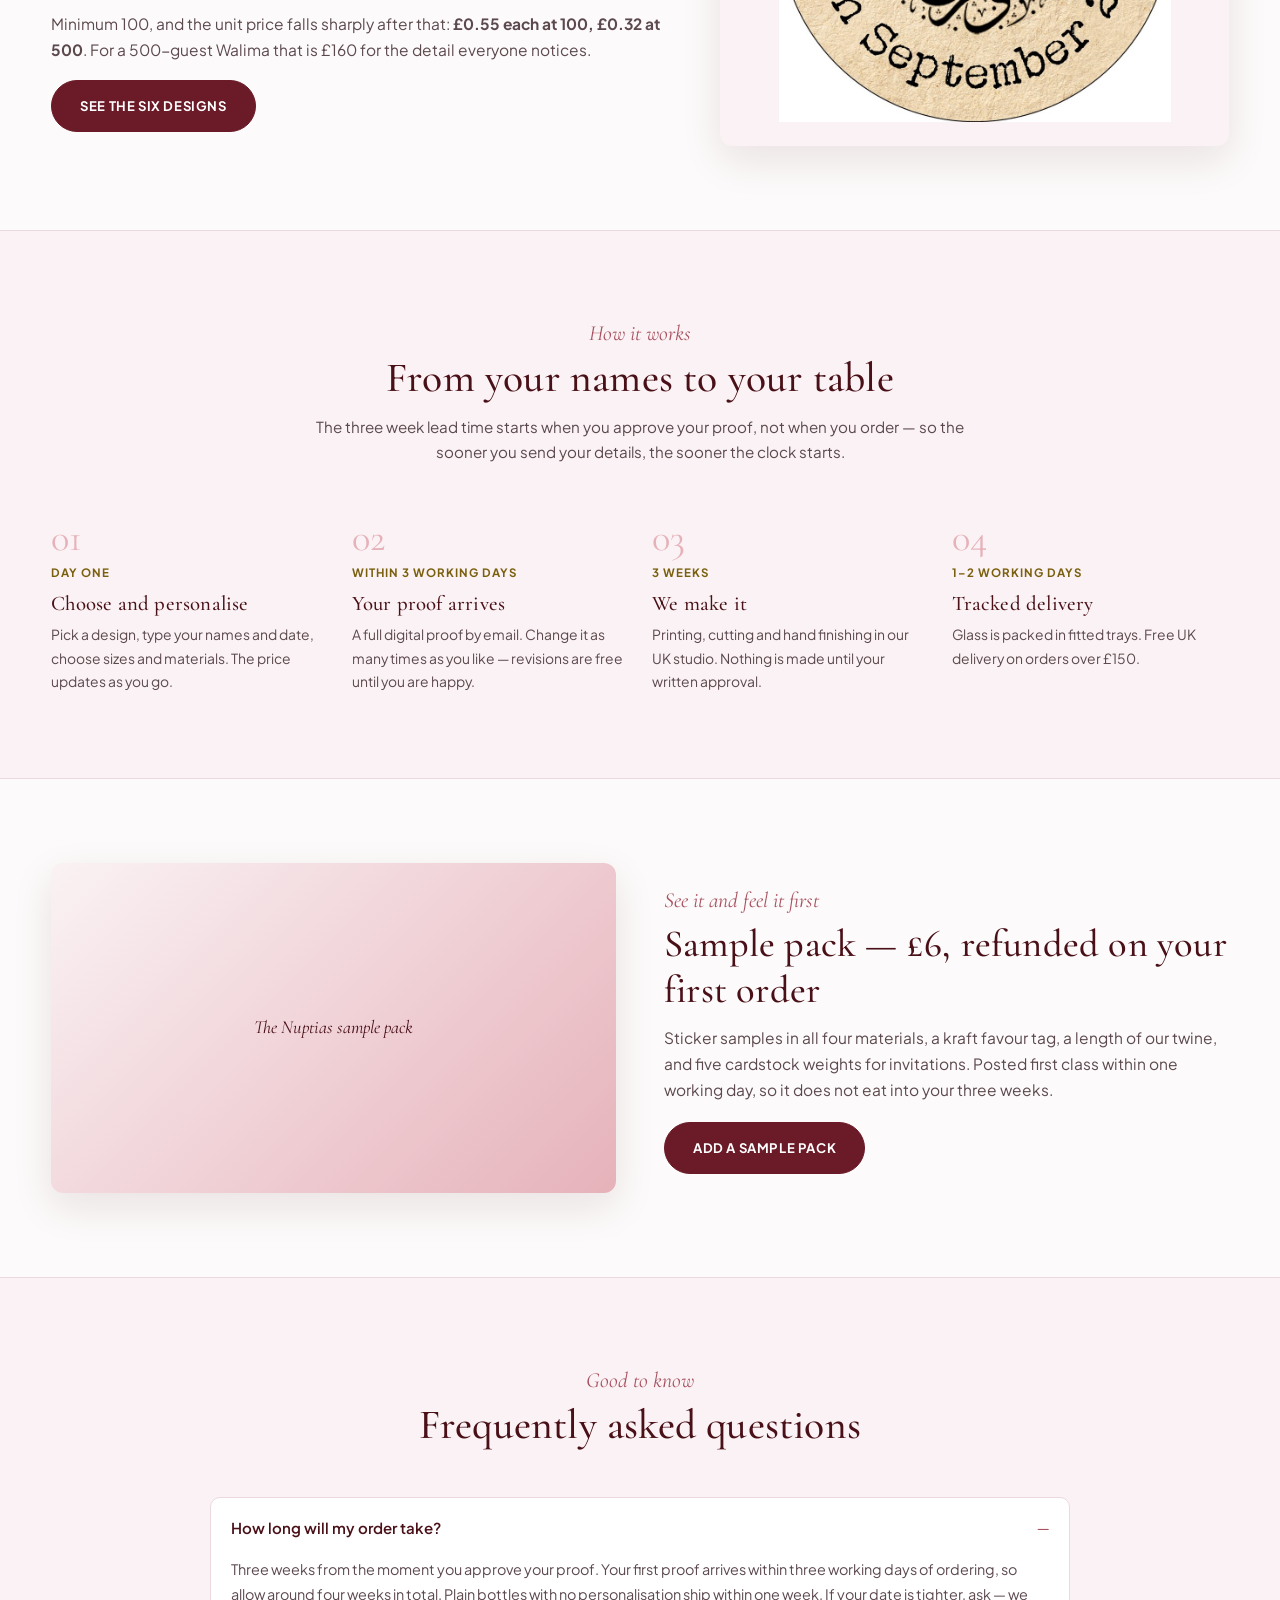
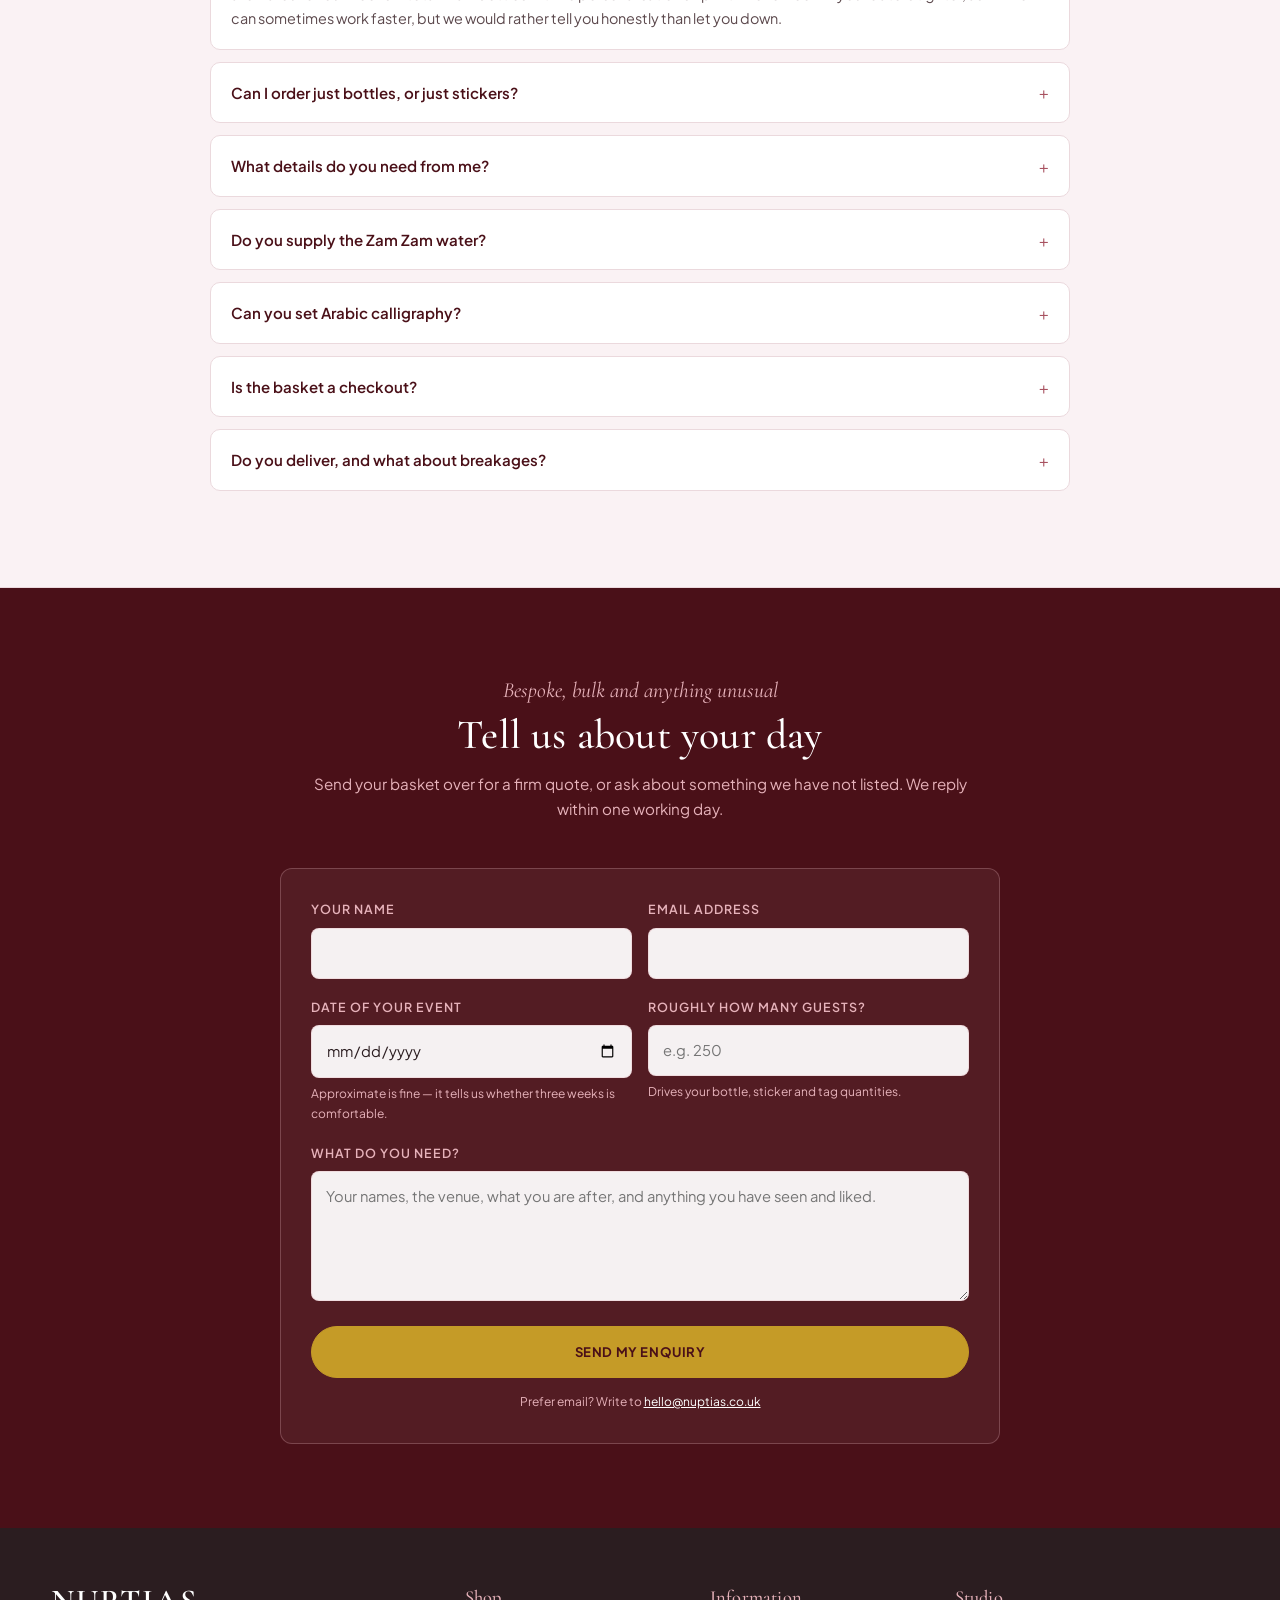
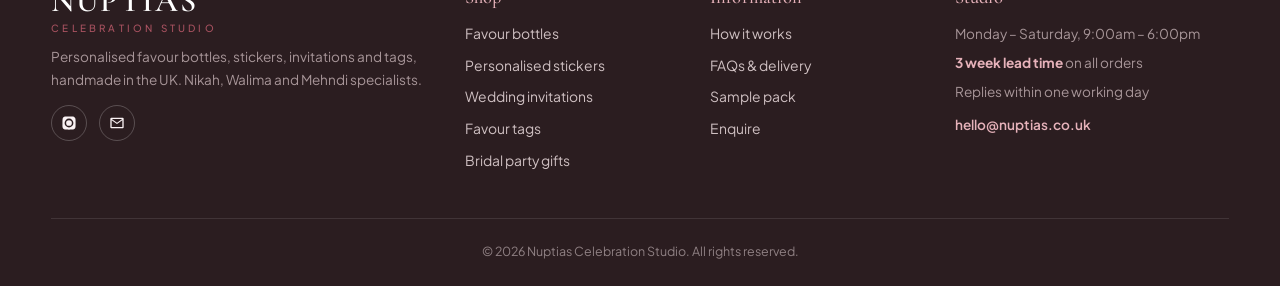
==== commit 32bcf91f: "Update index.html" ====
--- a/index.html
+++ b/index.html
@@ -82,7 +82,8 @@
         {"@type":"ListItem","position":1,"name":"Favour bottles","url":"https://www.nuptias.co.uk/categories/bottles.html"},
         {"@type":"ListItem","position":2,"name":"Personalised stickers","url":"https://www.nuptias.co.uk/categories/stickers.html"},
         {"@type":"ListItem","position":3,"name":"Wedding invitations","url":"https://www.nuptias.co.uk/categories/wedding-invitations.html"},
-        {"@type":"ListItem","position":4,"name":"Favour tags","url":"https://www.nuptias.co.uk/categories/favour-tags.html"}
+        {"@type":"ListItem","position":4,"name":"Favour tags","url":"https://www.nuptias.co.uk/categories/favour-tags.html"},
+        {"@type":"ListItem","position":5,"name":"Bridal party gifts","url":"https://www.nuptias.co.uk/categories/bridal-party-gifts.html"}
       ]
     },
     {
@@ -110,7 +111,7 @@
 <body data-root="">
 <a class="skip-link" href="#main">Skip to main content</a>
 
-<div class="topbar">Personalised favour bottles, stickers, invitations &amp; tags — handmade in the UK</div>
+<div class="topbar">Personalised favour bottles, stickers, invitations, tags &amp; gifts — handmade in the UK</div>
 <div class="leadtime-banner">
   Please allow <strong>3 weeks</strong> from proof approval for every order — order early for peak Walima season
 </div>
@@ -123,6 +124,7 @@
       <li><a href="categories/stickers.html">Stickers</a></li>
       <li><a href="categories/wedding-invitations.html">Invitations</a></li>
       <li><a href="categories/favour-tags.html">Favour tags</a></li>
+      <li><a href="categories/bridal-party-gifts.html">Gifts</a></li>
       <li><a href="#process">How it works</a></li>
       <li><a href="#enquiry">Enquire</a></li>
     </nav>
@@ -143,7 +145,7 @@
     <h1>Personalised favours, stickers and invitations</h1>
     <p>Favour bottles, personalised stickers, wedding invitations and favour tags — buy them together or entirely separately, all made by hand in our UK studio.</p>
     <div class="hero-ctas">
-      <a href="#range" class="btn btn--primary">Shop the four categories</a>
+      <a href="#range" class="btn btn--primary">Shop the range</a>
       <a href="categories/bottles.html" class="btn btn--ghost">Zam Zam bottle favours</a>
     </div>
   </div>
@@ -162,7 +164,7 @@
 <section class="section" id="range">
   <div class="container">
     <div class="section-head">
-      <span class="eyebrow">Four things, done properly</span>
+      <span class="eyebrow">Five things, done properly</span>
       <h2 class="section-title">Shop by category</h2>
       <p class="section-intro">Each category opens into a selection to choose from. Buy one on its own, or put a whole favour together.</p>
       <p style="margin-top:16px"><span class="leadtime-pill">3 week lead time on all orders</span></p>
@@ -229,6 +231,22 @@
           <p>Six shapes, twine included.</p>
           <div class="card-actions">
             <a class="detail-link" href="categories/favour-tags.html">See the tags</a>
+          </div>
+        </div>
+      </article>
+
+      <article class="product">
+        <div class="media" data-label="Bridal party gifts">
+          <img src="images/category-jewellery-boxes.jpg"
+               width="900" height="900" loading="lazy"
+               alt="Personalised wooden bridesmaid jewellery box lined with moss">
+        </div>
+        <div class="product-body">
+          <span class="kicker">Gifts</span>
+          <h3>Bridal party gifts</h3>
+          <p>Jewellery boxes and jewellery. No minimum.</p>
+          <div class="card-actions">
+            <a class="detail-link" href="categories/bridal-party-gifts.html">See the gifts</a>
           </div>
         </div>
       </article>
@@ -437,6 +455,7 @@
           <li><a href="categories/stickers.html">Personalised stickers</a></li>
           <li><a href="categories/wedding-invitations.html">Wedding invitations</a></li>
           <li><a href="categories/favour-tags.html">Favour tags</a></li>
+          <li><a href="categories/bridal-party-gifts.html">Bridal party gifts</a></li>
         </ul>
       </nav>
 
--- a/assets/nuptias.css
+++ b/assets/nuptias.css
@@ -1,471 +1,668 @@
-<!DOCTYPE html>
-<html lang="en-GB">
-<head>
-<meta charset="UTF-8">
-<meta name="viewport" content="width=device-width, initial-scale=1.0">
-
-<title>Personalised Favour Bottles, Stickers, Invitations &amp; Tags | Nuptias Celebration Studio</title>
-<meta name="description" content="Personalised wedding favour bottles, stickers, invitations and favour tags. Zam Zam water bottles, Arabic calligraphy and bilingual designs. Nikah and Walima specialists, handmade in the UK. 3 week lead time.">
-<meta name="keywords" content="Zam Zam water bottle favours, personalised wedding stickers, Nikah invitations, Walima favours, favour tags with twine, Arabic calligraphy stickers, wedding favours UK">
-<meta name="robots" content="index, follow, max-image-preview:large">
-<meta name="author" content="Nuptias Celebration Studio">
-<meta name="theme-color" content="#4A1018">
-<link rel="canonical" href="https://www.nuptias.co.uk/">
-
-<meta property="og:type" content="website">
-<meta property="og:site_name" content="Nuptias Celebration Studio">
-<meta property="og:locale" content="en_GB">
-<meta property="og:title" content="Personalised Favour Bottles, Stickers, Invitations &amp; Tags | Nuptias">
-<meta property="og:description" content="Zam Zam water bottle favours, personalised stickers, invitations and tags. Nikah and Walima specialists, handmade in the UK.">
-<meta property="og:url" content="https://www.nuptias.co.uk/">
-<meta property="og:image" content="https://www.nuptias.co.uk/images/wedding-favours.jpg">
-<meta property="og:image:alt" content="Personalised Zam Zam water bottle favour with a kraft tag and Arabic calligraphy sticker">
-<meta name="twitter:card" content="summary_large_image">
-<meta name="twitter:title" content="Personalised Favour Bottles, Stickers, Invitations &amp; Tags | Nuptias">
-<meta name="twitter:description" content="Zam Zam bottle favours, stickers, invitations and tags. Handmade in the UK.">
-<meta name="twitter:image" content="https://www.nuptias.co.uk/images/wedding-favours.jpg">
-
-<link rel="icon" href="data:image/svg+xml,%3Csvg xmlns='http://www.w3.org/2000/svg' viewBox='0 0 32 32'%3E%3Crect width='32' height='32' rx='6' fill='%234A1018'/%3E%3Ctext x='16' y='23' font-family='Georgia,serif' font-size='19' fill='%23E6B2BA' text-anchor='middle'%3EN%3C/text%3E%3C/svg%3E">
-<link rel="preconnect" href="https://fonts.googleapis.com">
-<link rel="preconnect" href="https://fonts.gstatic.com" crossorigin>
-<link rel="preconnect" href="https://images.unsplash.com">
-<link href="https://fonts.googleapis.com/css2?family=Cormorant+Garamond:ital,wght@0,400;0,500;0,600;0,700;1,400;1,600&family=Plus+Jakarta+Sans:wght@300;400;500;600;700&display=swap" rel="stylesheet">
-<link rel="stylesheet" href="assets/nuptias.css">
-
-<style>
-  /* Your own photo first, stock placeholder behind it.
-     Drop images/hero.jpg in and it takes over automatically. */
-  .hero{
-    background:
-      linear-gradient(rgba(74,16,24,.68),rgba(74,16,24,.76)),
-      url('images/hero.jpg') center/cover no-repeat,
-      url('https://images.unsplash.com/photo-1549465220-1a8b9238cd48?auto=format&fit=crop&w=1600&q=80') center/cover no-repeat,
-      var(--burgundy-900);
-  }
-</style>
-
-<script type="application/ld+json">
-{
-  "@context":"https://schema.org",
-  "@graph":[
-    {
-      "@type":"Store",
-      "@id":"https://www.nuptias.co.uk/#business",
-      "name":"Nuptias Celebration Studio",
-      "description":"Personalised favour bottles, stickers, wedding invitations and favour tags, handmade in the UK. Nikah, Walima and Mehndi specialists.",
-      "url":"https://www.nuptias.co.uk/",
-      "email":"hello@nuptias.co.uk",
-      "image":"https://www.nuptias.co.uk/images/wedding-favours.jpg",
-      "priceRange":"£",
-      "currenciesAccepted":"GBP",
-      "areaServed":{"@type":"Country","name":"United Kingdom"},
-      "address":{"@type":"PostalAddress","addressCountry":"GB"},
-      "openingHoursSpecification":[{
-        "@type":"OpeningHoursSpecification",
-        "dayOfWeek":["Monday","Tuesday","Wednesday","Thursday","Friday","Saturday"],
-        "opens":"09:00","closes":"18:00"
-      }],
-      "sameAs":["https://www.instagram.com/nuptias"]
-    },
-    {
-      "@type":"WebSite",
-      "@id":"https://www.nuptias.co.uk/#website",
-      "url":"https://www.nuptias.co.uk/",
-      "name":"Nuptias Celebration Studio",
-      "publisher":{"@id":"https://www.nuptias.co.uk/#business"},
-      "inLanguage":"en-GB"
-    },
-    {
-      "@type":"ItemList",
-      "name":"Nuptias categories",
-      "itemListElement":[
-        {"@type":"ListItem","position":1,"name":"Favour bottles","url":"https://www.nuptias.co.uk/categories/bottles.html"},
-        {"@type":"ListItem","position":2,"name":"Personalised stickers","url":"https://www.nuptias.co.uk/categories/stickers.html"},
-        {"@type":"ListItem","position":3,"name":"Wedding invitations","url":"https://www.nuptias.co.uk/categories/wedding-invitations.html"},
-        {"@type":"ListItem","position":4,"name":"Favour tags","url":"https://www.nuptias.co.uk/categories/favour-tags.html"}
-      ]
-    },
-    {
-      "@type":"FAQPage",
-      "mainEntity":[
-        {"@type":"Question","name":"How long does an order take?",
-          "acceptedAnswer":{"@type":"Answer","text":"Three weeks from the point you approve your proof. Proofs are sent within three working days of ordering, so allow around four weeks in total from first contact. Plain bottles with no personalisation ship within one week."}},
-        {"@type":"Question","name":"Can I order bottles without stickers, or stickers without bottles?",
-          "acceptedAnswer":{"@type":"Answer","text":"Yes. Every category is sold separately with its own minimum order, so you can buy only what you need. Adding stickers or tags while ordering bottles is cheaper than ordering them separately, because it shares one design setup."}},
-        {"@type":"Question","name":"Do you supply the Zam Zam water?",
-          "acceptedAnswer":{"@type":"Answer","text":"No. Bottles are supplied empty and unsealed with the caps loose, so you fill them yourself. Most couples do this in the week before the celebration."}},
-        {"@type":"Question","name":"Can you print Arabic calligraphy?",
-          "acceptedAnswer":{"@type":"Answer","text":"Yes, in-house, including bilingual English and Arabic layouts on stickers, tags and invitations. We always send a proof of the Arabic for you to check before printing."}},
-        {"@type":"Question","name":"What are the minimum orders?",
-          "acceptedAnswer":{"@type":"Answer","text":"Fifty bottles, one hundred stickers, fifty favour tags, or thirty invitation suites. Unit prices fall as quantities rise, so larger Nikah and Walima celebrations get considerably better value."}},
-        {"@type":"Question","name":"Do you deliver across the UK?",
-          "acceptedAnswer":{"@type":"Answer","text":"Yes, tracked UK delivery as standard and free on orders over £150. Glass bottles are packed in fitted trays and anything that arrives damaged is remade at no cost."}}
-      ]
-    }
-  ]
-}
-</script>
-</head>
-
-<body data-root="">
-<a class="skip-link" href="#main">Skip to main content</a>
-
-<div class="topbar">Personalised favour bottles, stickers, invitations &amp; tags — handmade in the UK</div>
-<div class="leadtime-banner">
-  Please allow <strong>3 weeks</strong> from proof approval for every order — order early for peak Walima season
-</div>
-
-<header class="site-header">
-  <div class="container header-inner">
-    <a href="index.html" class="logo">Nuptias<span>Celebration Studio</span></a>
-    <nav id="primary-nav" class="nav" aria-label="Primary">
-      <li><a href="categories/bottles.html">Bottles</a></li>
-      <li><a href="categories/stickers.html">Stickers</a></li>
-      <li><a href="categories/wedding-invitations.html">Invitations</a></li>
-      <li><a href="categories/favour-tags.html">Favour tags</a></li>
-      <li><a href="#process">How it works</a></li>
-      <li><a href="#enquiry">Enquire</a></li>
-    </nav>
-    <div class="header-actions">
-      <button class="nav-toggle" id="navToggle" aria-expanded="false" aria-controls="primary-nav" aria-label="Open menu">☰</button>
-      <button class="cart-btn" data-open-basket aria-label="Open your quote basket">
-        Basket <span class="cart-count" data-cart-count>0</span>
-      </button>
-    </div>
-  </div>
-</header>
-
-<main id="main">
-
-<section class="hero">
-  <div class="container hero-inner">
-    <span class="eyebrow">Your names. Your date. Your details.</span>
-    <h1>Personalised favours, stickers and invitations</h1>
-    <p>Favour bottles, personalised stickers, wedding invitations and favour tags — buy them together or entirely separately, all made by hand in our UK studio.</p>
-    <div class="hero-ctas">
-      <a href="#range" class="btn btn--primary">Shop the four categories</a>
-      <a href="categories/bottles.html" class="btn btn--ghost">Zam Zam bottle favours</a>
-    </div>
-  </div>
-</section>
-
-<section class="trust" aria-label="How we work">
-  <div class="container trust-grid">
-    <div class="trust-item"><strong>3 weeks</strong><span>Production from proof approval</span></div>
-    <div class="trust-item"><strong>3 working days</strong><span>To your first digital proof</span></div>
-    <div class="trust-item"><strong>Unlimited edits</strong><span>Until you approve the proof</span></div>
-    <div class="trust-item"><strong>Free UK delivery</strong><span>On orders over £150</span></div>
-  </div>
-</section>
-
-<!-- ================= THE FOUR CATEGORIES ================= -->
-<section class="section" id="range">
-  <div class="container">
-    <div class="section-head">
-      <span class="eyebrow">Four things, done properly</span>
-      <h2 class="section-title">Shop by category</h2>
-      <p class="section-intro">Each category opens into a selection to choose from. Buy one on its own, or put a whole favour together.</p>
-      <p style="margin-top:16px"><span class="leadtime-pill">3 week lead time on all orders</span></p>
-    </div>
-
-    <div class="range">
-
-      <article class="product">
-        <div class="media" data-label="Favour bottles">
-          <img src="images/category-bottles.jpg" data-fallback="images/wedding-favours.jpg"
-               width="900" height="1015" loading="lazy"
-               alt="50ml glass favour bottle for Zam Zam water with a personalised sticker and kraft tag">
-        </div>
-        <div class="product-body">
-          <span class="kicker">Bottles</span>
-          <h3>Favour bottles</h3>
-          <p>Six bottles, supplied empty.</p>
-          <div class="card-actions">
-            <a class="detail-link" href="categories/bottles.html">See the bottles</a>
-          </div>
-        </div>
-      </article>
-
-      <article class="product">
-        <div class="media" data-label="Personalised stickers">
-          <img src="images/personalised-stickers.jpg" width="900" height="900" loading="lazy"
-               alt="Personalised kraft sticker with Arabic calligraphy, names and the event date">
-        </div>
-        <div class="product-body">
-          <span class="kicker">Stickers</span>
-          <h3>Personalised stickers</h3>
-          <p>Six designs, four sizes.</p>
-          <div class="card-actions">
-            <a class="detail-link" href="categories/stickers.html">See the stickers</a>
-          </div>
-        </div>
-      </article>
-
-      <article class="product">
-        <div class="media" data-label="Wedding invitations">
-          <img src="images/category-invitations.jpg"
-               width="1200" height="783" loading="lazy"
-               alt="Wedding invitation card, envelope with a wax seal, vellum wrap and wedding rings on a pale surface">
-        </div>
-        <div class="product-body">
-          <span class="kicker">Invitations</span>
-          <h3>Wedding invitations</h3>
-          <p>Six designs, Nikah and bilingual.</p>
-          <div class="card-actions">
-            <a class="detail-link" href="categories/wedding-invitations.html">See the invitations</a>
-          </div>
-        </div>
-      </article>
-
-      <article class="product">
-        <div class="media" data-label="Favour tags">
-          <img src="images/category-favour-tags.jpg" data-fallback="images/wedding-favours.jpg"
-               width="900" height="1015" loading="lazy"
-               alt="Kraft favour tag with printed names and pre-cut jute twine">
-        </div>
-        <div class="product-body">
-          <span class="kicker">Tags</span>
-          <h3>Favour tags</h3>
-          <p>Six shapes, twine included.</p>
-          <div class="card-actions">
-            <a class="detail-link" href="categories/favour-tags.html">See the tags</a>
-          </div>
-        </div>
-      </article>
-
-    </div>
-  </div>
-</section>
-
-<!-- ================= BOTTLES SHOWCASE ================= -->
-<section class="section section--tint" id="favours">
-  <div class="container showcase">
-    <div class="media" data-label="Zam Zam water favour">
-      <img src="images/wedding-favours.jpg" width="900" height="1015" loading="lazy"
-           alt="Personalised Zam Zam water bottle favour with kraft tag, twine and Arabic calligraphy sticker">
-    </div>
-    <div>
-      <span class="eyebrow">Made for Nikah, Walima and Mehndi</span>
-      <h2>Favours your guests actually keep</h2>
-      <p>A 50ml glass bottle for Zam Zam water, your names and date on the sticker, a kraft tag with a message on the back, and twine tied by hand. It is the favour guests photograph and take home rather than leave on the table.</p>
-      <p>We set Arabic calligraphy and bilingual English and Arabic designs in-house, and you always see a proof of the Arabic before anything is printed. Celebrations of 300 to 600 favours are routine for us — the price per piece drops as the numbers rise.</p>
-      <p><strong>Or buy the parts separately.</strong> Bottles on their own, stickers on their own, tags on their own. Nothing is bundled unless you want it to be.</p>
-      <p style="margin-bottom:22px"><span class="leadtime-pill">3 weeks from proof approval</span></p>
-      <a class="btn btn--primary" href="categories/bottles.html">Start with the bottles</a>
-    </div>
-  </div>
-</section>
-
-<!-- ================= STICKERS SHOWCASE ================= -->
-<section class="section">
-  <div class="container showcase" style="grid-template-columns:1.1fr .9fr">
-    <div>
-      <span class="eyebrow">The smallest detail, done well</span>
-      <h2>Personalised stickers</h2>
-      <p>The cheapest way to make everything on the table feel like it belongs together. Seal favour boxes, label bottles and jars, finish welcome bags, or use them as tiny signs on a sweet table.</p>
-      <p>Six designs, four materials — kraft, matt white, clear and gold foil — from 37mm up to 60mm, in round, square or scalloped shapes. Your names and date, a monogram, a short message, Arabic calligraphy, or all of it together as in the design shown.</p>
-      <p>Minimum 100, and the unit price falls sharply after that: <strong>£0.55 each at 100, £0.32 at 500</strong>. For a 500-guest Walima that is £160 for the detail everyone notices.</p>
-      <a class="btn btn--primary" href="categories/stickers.html">See the six designs</a>
-    </div>
-    <div class="media" data-label="Personalised sticker" style="border-radius:var(--r);box-shadow:var(--shadow-lg);height:440px">
-      <img src="images/personalised-stickers.jpg" width="900" height="900" loading="lazy"
-           alt="Kraft personalised sticker with Arabic calligraphy and the wording Zam Zam Water with the date">
-    </div>
-  </div>
-</section>
-
-<!-- ================= PROCESS ================= -->
-<section class="section section--tint" id="process">
-  <div class="container">
-    <div class="section-head">
-      <span class="eyebrow">How it works</span>
-      <h2 class="section-title">From your names to your table</h2>
-      <p class="section-intro">The three week lead time starts when you approve your proof, not when you order — so the sooner you send your details, the sooner the clock starts.</p>
-    </div>
-    <ol class="timeline">
-      <li class="step">
-        <span class="step-when">Day one</span>
-        <h3>Choose and personalise</h3>
-        <p>Pick a design, type your names and date, choose sizes and materials. The price updates as you go.</p>
-      </li>
-      <li class="step">
-        <span class="step-when">Within 3 working days</span>
-        <h3>Your proof arrives</h3>
-        <p>A full digital proof by email. Change it as many times as you like — revisions are free until you are happy.</p>
-      </li>
-      <li class="step">
-        <span class="step-when">3 weeks</span>
-        <h3>We make it</h3>
-        <p>Printing, cutting and hand finishing in our UK studio. Nothing is made until your written approval.</p>
-      </li>
-      <li class="step">
-        <span class="step-when">1–2 working days</span>
-        <h3>Tracked delivery</h3>
-        <p>Glass is packed in fitted trays. Free UK delivery on orders over £150.</p>
-      </li>
-    </ol>
-  </div>
-</section>
-
-<!-- ================= SAMPLES ================= -->
-<section class="section" id="samples">
-  <div class="container split">
-    <div class="media" data-label="The Nuptias sample pack">
-      <img src="images/sample-pack.jpg"
-           data-fallback="https://images.unsplash.com/photo-1606800052052-a08af7148866?auto=format&fit=crop&w=800&q=80"
-           width="800" height="600" loading="lazy"
-           alt="Sample pack of sticker materials, tag boards and cardstock swatches">
-    </div>
-    <div>
-      <span class="eyebrow">See it and feel it first</span>
-      <h2>Sample pack — £6, refunded on your first order</h2>
-      <p>Sticker samples in all four materials, a kraft favour tag, a length of our twine, and five cardstock weights for invitations. Posted first class within one working day, so it does not eat into your three weeks.</p>
-      <button class="btn btn--primary" data-add data-name="Sample pack" data-price="6.00" data-min="1" data-unit="packs" data-unit-singular="pack">Add a sample pack</button>
-    </div>
-  </div>
-</section>
-
-<!-- ================= FAQ ================= -->
-<section class="section section--tint" id="faq">
-  <div class="container">
-    <div class="section-head">
-      <span class="eyebrow">Good to know</span>
-      <h2 class="section-title">Frequently asked questions</h2>
-    </div>
-    <div class="faq">
-      <details open>
-        <summary>How long will my order take?</summary>
-        <p>Three weeks from the moment you approve your proof. Your first proof arrives within three working days of ordering, so allow around four weeks in total. Plain bottles with no personalisation ship within one week. If your date is tighter, ask — we can sometimes work faster, but we would rather tell you honestly than let you down.</p>
-      </details>
-      <details>
-        <summary>Can I order just bottles, or just stickers?</summary>
-        <p>Yes. Every category is sold separately with its own minimum — 50 bottles, 100 stickers, 50 tags, 30 invitation suites. Nothing is bundled unless you want it to be. That said, adding stickers or tags while you are ordering bottles is cheaper than ordering them separately, because it shares one design setup.</p>
-      </details>
-      <details>
-        <summary>What details do you need from me?</summary>
-        <p>Your names exactly as you want them printed, and the date of your event. For stickers and tags we also need the text you want on them. Everything on this site collects these before it goes into your basket.</p>
-      </details>
-      <details>
-        <summary>Do you supply the Zam Zam water?</summary>
-        <p>No — the bottles come empty and unsealed with the caps loose, so you fill them yourself. Most couples do it the week before, and it goes faster than you would think with two people and a funnel.</p>
-      </details>
-      <details>
-        <summary>Can you set Arabic calligraphy?</summary>
-        <p>Yes, in-house, including bilingual English and Arabic layouts. We always send a proof of the Arabic for you to check before printing, because we would rather you spotted anything than us guess.</p>
-      </details>
-      <details>
-        <summary>Is the basket a checkout?</summary>
-        <p>No. It builds an estimate you send to us, and we come back with a firm quote and an invoice. Nothing is charged automatically, and nothing is made until you have approved a proof.</p>
-      </details>
-      <details>
-        <summary>Do you deliver, and what about breakages?</summary>
-        <p>Tracked UK delivery as standard, free over £150. Glass is packed in fitted trays. In the unlikely event something arrives damaged, send us a photograph within 48 hours and we will remake it.</p>
-      </details>
-    </div>
-  </div>
-</section>
-
-<!-- ================= ENQUIRY ================= -->
-<section class="section enquiry" id="enquiry">
-  <div class="container">
-    <div class="section-head">
-      <span class="eyebrow">Bespoke, bulk and anything unusual</span>
-      <h2 class="section-title">Tell us about your day</h2>
-      <p class="section-intro" style="color:var(--rose-200)">Send your basket over for a firm quote, or ask about something we have not listed. We reply within one working day.</p>
-    </div>
-
-    <form class="enquiry-form" id="enquiryForm" novalidate>
-      <div class="field-row">
-        <div class="field" data-field="name">
-          <label for="f-name">Your name</label>
-          <input type="text" id="f-name" name="name" autocomplete="name" required>
-          <p class="form-error">Enter the name we should address the quote to.</p>
-        </div>
-        <div class="field" data-field="email">
-          <label for="f-email">Email address</label>
-          <input type="email" id="f-email" name="email" autocomplete="email" required>
-          <p class="form-error">Enter an email address we can reply to, e.g. name@example.com.</p>
-        </div>
-      </div>
-
-      <div class="field-row">
-        <div class="field" data-field="date">
-          <label for="f-date">Date of your event</label>
-          <input type="date" id="f-date" name="date">
-          <p class="field-hint">Approximate is fine — it tells us whether three weeks is comfortable.</p>
-        </div>
-        <div class="field" data-field="guests">
-          <label for="f-guests">Roughly how many guests?</label>
-          <input type="number" id="f-guests" name="guests" min="1" placeholder="e.g. 250">
-          <p class="field-hint">Drives your bottle, sticker and tag quantities.</p>
-        </div>
-      </div>
-
-      <div class="field" data-field="message">
-        <label for="f-message">What do you need?</label>
-        <textarea id="f-message" name="message" required placeholder="Your names, the venue, what you are after, and anything you have seen and liked."></textarea>
-        <p class="form-error">Tell us roughly what you need so we can quote accurately.</p>
-      </div>
-
-      <button type="submit" class="btn btn--gold btn--block">Send my enquiry</button>
-      <p class="form-status" id="formStatus" role="status" aria-live="polite"></p>
-      <p class="field-hint" style="text-align:center;margin-top:14px">
-        Prefer email? Write to <a href="mailto:hello@nuptias.co.uk" style="color:#fff;text-decoration:underline">hello@nuptias.co.uk</a>
-      </p>
-    </form>
-  </div>
-</section>
-
-</main>
-
-<footer>
-  <div class="container">
-    <div class="footer-grid">
-      <div class="footer-brand">
-        <a href="index.html" class="logo">Nuptias<span>Celebration Studio</span></a>
-        <p>Personalised favour bottles, stickers, invitations and tags, handmade in the UK. Nikah, Walima and Mehndi specialists.</p>
-        <div class="socials">
-          <a href="https://www.instagram.com/nuptias" rel="noopener me" target="_blank" aria-label="Nuptias on Instagram"><svg viewBox="0 0 24 24" aria-hidden="true"><path d="M12 2.2c3.2 0 3.6 0 4.9.07 1.2.06 1.8.25 2.2.42.6.22 1 .49 1.4.9.4.4.68.8.9 1.4.17.4.36 1 .42 2.2.06 1.3.07 1.7.07 4.9s0 3.6-.07 4.9c-.06 1.2-.25 1.8-.42 2.2a3.8 3.8 0 0 1-.9 1.4c-.4.4-.8.68-1.4.9-.4.17-1 .36-2.2.42-1.3.06-1.7.07-4.9.07s-3.6 0-4.9-.07c-1.2-.06-1.8-.25-2.2-.42a3.8 3.8 0 0 1-1.4-.9 3.8 3.8 0 0 1-.9-1.4c-.17-.4-.36-1-.42-2.2C2.2 15.6 2.2 15.2 2.2 12s0-3.6.07-4.9c.06-1.2.25-1.8.42-2.2.22-.6.49-1 .9-1.4.4-.4.8-.68 1.4-.9.4-.17 1-.36 2.2-.42C8.4 2.2 8.8 2.2 12 2.2zm0 3.2a6.6 6.6 0 1 0 0 13.2 6.6 6.6 0 0 0 0-13.2zm0 10.9a4.3 4.3 0 1 1 0-8.6 4.3 4.3 0 0 1 0 8.6zm6.9-11.1a1.55 1.55 0 1 1-3.1 0 1.55 1.55 0 0 1 3.1 0z"/></svg></a>
-          <a href="mailto:hello@nuptias.co.uk" aria-label="Email Nuptias"><svg viewBox="0 0 24 24" aria-hidden="true"><path d="M2 5.5A1.5 1.5 0 0 1 3.5 4h17A1.5 1.5 0 0 1 22 5.5v13a1.5 1.5 0 0 1-1.5 1.5h-17A1.5 1.5 0 0 1 2 18.5v-13zm2.2.5 7.8 5.6L19.8 6H4.2zM20 7.9l-7.4 5.3a1 1 0 0 1-1.2 0L4 7.9V18h16V7.9z"/></svg></a>
-        </div>
-      </div>
-
-      <nav aria-label="Shop">
-        <h3>Shop</h3>
-        <ul class="footer-links">
-          <li><a href="categories/bottles.html">Favour bottles</a></li>
-          <li><a href="categories/stickers.html">Personalised stickers</a></li>
-          <li><a href="categories/wedding-invitations.html">Wedding invitations</a></li>
-          <li><a href="categories/favour-tags.html">Favour tags</a></li>
-        </ul>
-      </nav>
-
-      <nav aria-label="Information">
-        <h3>Information</h3>
-        <ul class="footer-links">
-          <li><a href="#process">How it works</a></li>
-          <li><a href="#faq">FAQs &amp; delivery</a></li>
-          <li><a href="#samples">Sample pack</a></li>
-          <li><a href="#enquiry">Enquire</a></li>
-        </ul>
-      </nav>
-
-      <div class="footer-contact">
-        <h3>Studio</h3>
-        <p>Monday – Saturday, 9:00am – 6:00pm</p>
-        <p><strong style="color:var(--rose-200)">3 week lead time</strong> on all orders</p>
-        <p>Replies within one working day</p>
-        <p style="margin-top:10px"><a href="mailto:hello@nuptias.co.uk">hello@nuptias.co.uk</a></p>
-      </div>
-    </div>
-
-    <div class="footer-bottom">
-      <p>&copy; <span id="year">2026</span> Nuptias Celebration Studio. All rights reserved.</p>
-    </div>
-  </div>
-</footer>
-
-<script src="assets/nuptias-products.js" defer></script>
-<script src="assets/nuptias.js" defer></script>
-</body>
-</html>
+/* ==========================================================================
+   Nuptias Celebration Studio — shared stylesheet
+   Loaded by every page. Page-specific overrides go in a <style> block below
+   this file's <link>, never inside here.
+   ========================================================================== */
+
+:root{
+  /* Palette. Rose and gold are split: a decorative tint and a text-safe tone,
+     because the original values failed WCAG AA when used for text. */
+  --burgundy-900:#4A1018;
+  --burgundy-700:#6B1A27;
+  --rose-600:#A85260;
+  --rose-400:#C87A88;
+  --rose-200:#E6B2BA;
+  --blush-50:#FAF2F4;
+  --paper:#FCFAFA;
+  --card:#FFFFFF;
+  --ink:#2B1D20;
+  --ink-muted:#5C494D;
+  --line:#EBD9DD;
+  --gold:#C59B27;
+  --gold-800:#7A5F0E;
+  --sage:#8A9A86;
+
+  --shadow-sm:0 4px 15px rgba(74,16,24,.05);
+  --shadow-lg:0 14px 40px rgba(74,16,24,.10);
+  --ease:cubic-bezier(.25,.8,.25,1);
+  --r:12px;
+  --maxw:1200px;
+}
+
+*{box-sizing:border-box;margin:0;padding:0}
+html{scroll-behavior:smooth;scroll-padding-top:100px}
+body{
+  font-family:'Plus Jakarta Sans',system-ui,-apple-system,sans-serif;
+  background:var(--paper);color:var(--ink);
+  line-height:1.7;font-size:15.5px;-webkit-font-smoothing:antialiased;
+}
+h1,h2,h3,h4{font-family:'Cormorant Garamond',Georgia,serif;font-weight:500;color:var(--burgundy-900);letter-spacing:.2px;line-height:1.2}
+a{color:inherit;text-decoration:none}
+ul,ol{list-style:none}
+img{display:block;width:100%;height:auto}
+button{font:inherit}
+
+:focus-visible{outline:3px solid var(--rose-600);outline-offset:2px;border-radius:4px}
+.skip-link{position:absolute;left:-9999px;top:0;background:var(--burgundy-900);color:#fff;padding:12px 20px;z-index:2000}
+.skip-link:focus{left:0}
+.visually-hidden{position:absolute;width:1px;height:1px;overflow:hidden;clip:rect(0 0 0 0);white-space:nowrap}
+
+@media (prefers-reduced-motion:reduce){
+  *,*::before,*::after{animation-duration:.001ms!important;transition-duration:.001ms!important;scroll-behavior:auto!important}
+}
+
+.container{width:min(92%,var(--maxw));margin-inline:auto}
+.section{padding:84px 0}
+.section--sm{padding:56px 0}
+.section--tint{background:var(--blush-50);border-block:1px solid var(--line)}
+.section-head{text-align:center;max-width:680px;margin:0 auto 46px}
+.section-head--left{text-align:left;margin-inline:0}
+.eyebrow{font-family:'Cormorant Garamond',serif;font-style:italic;color:var(--rose-600);font-size:1.35rem;display:block;margin-bottom:2px}
+.section-title{font-size:clamp(2rem,4.2vw,2.6rem)}
+.section-intro{color:var(--ink-muted);font-size:.95rem;margin-top:10px}
+.lede{font-size:1.02rem;color:var(--ink-muted)}
+
+/* ---------- Top bar & header ---------- */
+.topbar{background:var(--burgundy-900);color:var(--blush-50);text-align:center;padding:10px 16px;font-size:.78rem;letter-spacing:1.1px;text-transform:uppercase}
+.site-header{background:var(--card);border-bottom:1px solid var(--line);position:sticky;top:0;z-index:900;box-shadow:var(--shadow-sm)}
+.header-inner{display:flex;align-items:center;justify-content:space-between;gap:20px;padding:14px 0;position:relative}
+.logo{font-family:'Cormorant Garamond',serif;font-size:2rem;font-weight:600;letter-spacing:2px;text-transform:uppercase;line-height:.95;color:var(--burgundy-900)}
+.logo span{display:block;margin-top:6px;font-family:'Plus Jakarta Sans',sans-serif;font-size:.62rem;letter-spacing:3.2px;color:var(--rose-600);font-weight:500}
+.nav{display:flex;gap:26px;align-items:center}
+.nav a{font-size:.8rem;font-weight:600;letter-spacing:.6px;text-transform:uppercase;transition:color .25s var(--ease)}
+.nav a:hover,.nav a[aria-current="page"]{color:var(--burgundy-700)}
+.header-actions{display:flex;align-items:center;gap:10px}
+.cart-btn{background:var(--blush-50);color:var(--burgundy-900);border:1px solid var(--line);padding:9px 18px;border-radius:30px;font-size:.8rem;font-weight:600;cursor:pointer;transition:all .25s var(--ease);display:flex;align-items:center;gap:7px}
+.cart-btn:hover{background:var(--burgundy-700);color:#fff;border-color:var(--burgundy-700)}
+.cart-count{background:var(--burgundy-700);color:#fff;border-radius:999px;min-width:20px;height:20px;display:grid;place-items:center;font-size:.7rem;padding:0 6px}
+.cart-btn:hover .cart-count{background:#fff;color:var(--burgundy-900)}
+.nav-toggle{display:none;background:none;border:1px solid var(--line);border-radius:8px;padding:8px 11px;cursor:pointer;color:var(--burgundy-900)}
+
+/* ---------- Buttons ---------- */
+.btn{display:inline-block;text-align:center;padding:14px 28px;border-radius:30px;font-size:.82rem;font-weight:700;letter-spacing:.6px;text-transform:uppercase;cursor:pointer;transition:all .25s var(--ease);border:1px solid transparent}
+.btn--primary{background:var(--burgundy-700);color:#fff;border-color:var(--burgundy-700)}
+.btn--primary:hover{background:var(--burgundy-900);border-color:var(--burgundy-900);box-shadow:var(--shadow-lg)}
+.btn--ghost{background:rgba(255,255,255,.12);color:#fff;border-color:var(--rose-200);backdrop-filter:blur(4px)}
+.btn--ghost:hover{background:#fff;color:var(--burgundy-900)}
+.btn--gold{background:var(--gold);color:var(--burgundy-900);border-color:var(--gold)}
+.btn--gold:hover{background:#B08A1E;border-color:#B08A1E}
+.btn--outline{background:transparent;color:var(--burgundy-900);border-color:var(--line)}
+.btn--outline:hover{border-color:var(--burgundy-700);background:var(--blush-50)}
+.btn--block{display:block;width:100%}
+.btn--sm{padding:10px 20px;font-size:.75rem}
+
+/* ---------- Media with graceful fallback ---------- */
+.media{position:relative;overflow:hidden;background:var(--blush-50)}
+.media img{width:100%;height:100%;object-fit:cover;transition:transform .55s var(--ease)}
+.media--fallback::after{
+  content:attr(data-label);position:absolute;inset:0;
+  background:linear-gradient(135deg,var(--blush-50),var(--rose-200));
+  display:grid;place-items:center;text-align:center;padding:20px;
+  font-family:'Cormorant Garamond',serif;font-style:italic;font-size:1.15rem;color:var(--burgundy-900);
+}
+
+/* ---------- Hero ---------- */
+.hero{position:relative;text-align:center;color:#fff;padding:118px 0 100px;background:var(--burgundy-900)}
+.hero-inner{max-width:820px;margin-inline:auto}
+.hero .eyebrow{color:var(--rose-200);font-size:1.6rem}
+.hero h1{color:#fff;font-size:clamp(2.2rem,5.6vw,3.5rem);margin:8px 0 18px}
+.hero p{color:var(--blush-50);font-weight:300;font-size:1.03rem;max-width:620px;margin:0 auto 30px}
+.hero-ctas{display:flex;gap:12px;justify-content:center;flex-wrap:wrap}
+
+/* ---------- Trust strip ---------- */
+.trust{background:var(--card);border-bottom:1px solid var(--line)}
+.trust-grid{display:grid;grid-template-columns:repeat(auto-fit,minmax(200px,1fr));gap:18px;padding:26px 0;text-align:center}
+.trust-item strong{display:block;font-family:'Cormorant Garamond',serif;font-size:1.2rem;color:var(--burgundy-900)}
+.trust-item span{font-size:.82rem;color:var(--ink-muted)}
+
+/* ---------- Collection cards ---------- */
+.collections{display:grid;grid-template-columns:repeat(auto-fit,minmax(255px,1fr));gap:22px}
+.collection{background:#fff;border:1px solid var(--line);border-radius:var(--r);overflow:hidden;box-shadow:var(--shadow-sm);transition:all .3s var(--ease);display:block}
+.collection:hover{transform:translateY(-5px);box-shadow:var(--shadow-lg)}
+.collection:hover .media img{transform:scale(1.04)}
+.collection .media{height:200px}
+.collection-body{padding:20px}
+.collection h3{font-size:1.45rem;margin-bottom:8px}
+.palette{display:flex;gap:7px;margin-bottom:10px}
+.palette span{width:14px;height:14px;border-radius:50%;border:1px solid rgba(0,0,0,.12)}
+.collection p{font-size:.87rem;color:var(--ink-muted);line-height:1.55}
+.collection-cta{margin-top:12px;font-size:.76rem;font-weight:700;text-transform:uppercase;letter-spacing:.8px;color:var(--burgundy-700)}
+.collection-cta::after{content:" →"}
+.collection[aria-disabled="true"]{opacity:.9;pointer-events:none}
+.collection[aria-disabled="true"] .collection-cta{color:var(--ink-muted)}
+
+/* ---------- Filters ---------- */
+.filters{display:flex;flex-wrap:wrap;justify-content:center;gap:10px;margin-bottom:34px}
+.filter{background:var(--card);border:1px solid var(--line);padding:10px 22px;border-radius:25px;font-size:.83rem;font-weight:600;cursor:pointer;transition:all .25s var(--ease);color:var(--ink)}
+.filter:hover{border-color:var(--rose-400)}
+.filter[aria-pressed="true"]{background:var(--burgundy-700);color:#fff;border-color:var(--burgundy-700)}
+
+/* ---------- Product cards ---------- */
+.products{display:grid;grid-template-columns:repeat(auto-fill,minmax(258px,1fr));gap:24px}
+.product{background:var(--card);border:1px solid var(--line);border-radius:var(--r);overflow:hidden;box-shadow:var(--shadow-sm);display:flex;flex-direction:column;transition:all .3s var(--ease)}
+.product:hover{transform:translateY(-4px);box-shadow:var(--shadow-lg)}
+.product .media{height:216px}
+.product:hover .media img{transform:scale(1.05)}
+.product-body{padding:20px;display:flex;flex-direction:column;flex:1}
+.kicker{font-size:.68rem;text-transform:uppercase;letter-spacing:1.1px;color:var(--rose-600);font-weight:700;margin-bottom:4px}
+.product h3{font-size:1.28rem;margin-bottom:6px}
+.product h3 a:hover{color:var(--burgundy-700);text-decoration:underline}
+.price{font-family:'Cormorant Garamond',serif;font-size:1.25rem;font-weight:600;color:var(--burgundy-700)}
+.price small{display:block;font-family:'Plus Jakarta Sans',sans-serif;font-size:.72rem;font-weight:500;color:var(--ink-muted);letter-spacing:.2px;line-height:1.4}
+.product p{font-size:.86rem;color:var(--ink-muted);line-height:1.55;margin:10px 0 18px;flex:1}
+.card-actions{display:grid;gap:8px}
+.add-btn{width:100%;background:var(--blush-50);color:var(--burgundy-900);border:1px solid var(--line);padding:11px 15px;border-radius:20px;font-size:.78rem;font-weight:700;text-transform:uppercase;letter-spacing:.6px;cursor:pointer;transition:all .25s var(--ease)}
+.add-btn:hover{background:var(--burgundy-700);color:#fff;border-color:var(--burgundy-700)}
+.detail-link{display:block;text-align:center;padding:11px 15px;border-radius:20px;font-size:.78rem;font-weight:700;text-transform:uppercase;letter-spacing:.6px;background:var(--burgundy-700);color:#fff;transition:all .25s var(--ease)}
+.detail-link:hover{background:var(--burgundy-900)}
+
+.badge{position:absolute;top:12px;right:12px;z-index:2;font-size:.66rem;font-weight:700;padding:5px 11px;border-radius:12px;letter-spacing:.7px;text-transform:uppercase}
+.badge--quiet{background:rgba(255,255,255,.94);color:var(--burgundy-900);border:1px solid var(--line)}
+.badge--hero{background:var(--gold);color:var(--burgundy-900);box-shadow:0 2px 8px rgba(0,0,0,.18)}
+
+/* ---------- Feature banner ---------- */
+.feature{color:#fff;text-align:center;padding:92px 0;background:var(--burgundy-900)}
+.feature-inner{max-width:820px;margin-inline:auto}
+.feature .eyebrow{color:var(--rose-200)}
+.feature h2{color:#fff;font-size:clamp(2rem,5vw,3rem);margin-bottom:14px}
+.feature p{color:var(--blush-50);font-weight:300;margin-bottom:26px}
+.feature-list{display:flex;flex-wrap:wrap;gap:10px;justify-content:center;margin-bottom:28px}
+.feature-list li{border:1px solid rgba(230,178,186,.45);border-radius:999px;padding:6px 15px;font-size:.8rem}
+.feature-ctas{display:flex;gap:12px;justify-content:center;flex-wrap:wrap}
+
+/* ---------- Timeline ---------- */
+.timeline{display:grid;grid-template-columns:repeat(auto-fit,minmax(230px,1fr));gap:24px;counter-reset:step}
+.step{position:relative;padding-top:8px}
+.step::before{counter-increment:step;content:counter(step,decimal-leading-zero);font-family:'Cormorant Garamond',serif;font-size:2.4rem;color:var(--rose-200);display:block;line-height:1}
+.step h3{font-size:1.3rem;margin:8px 0 6px}
+.step p{font-size:.87rem;color:var(--ink-muted)}
+.step-when{font-size:.72rem;text-transform:uppercase;letter-spacing:1px;color:var(--gold-800);font-weight:700}
+
+/* ---------- Packages ---------- */
+.packages{display:grid;grid-template-columns:repeat(auto-fit,minmax(275px,1fr));gap:24px;align-items:start}
+.package{background:#fff;border:1px solid var(--line);border-radius:var(--r);padding:32px 26px;text-align:center;position:relative;box-shadow:var(--shadow-sm);transition:all .3s var(--ease)}
+.package:hover{box-shadow:var(--shadow-lg)}
+.package--featured{border:2px solid var(--rose-400);padding-top:38px}
+.package-flag{position:absolute;top:-13px;left:50%;transform:translateX(-50%);background:var(--gold);color:var(--burgundy-900);font-size:.66rem;font-weight:700;letter-spacing:.8px;text-transform:uppercase;padding:5px 14px;border-radius:12px;white-space:nowrap}
+.package h3{font-size:1.75rem}
+.package-price{font-family:'Cormorant Garamond',serif;font-size:2.2rem;font-weight:600;color:var(--burgundy-700);line-height:1.1}
+.package-save{font-size:.75rem;color:var(--gold-800);font-weight:700;text-transform:uppercase;letter-spacing:.6px;margin-bottom:10px;display:block}
+.package>p{font-size:.87rem;color:var(--ink-muted);margin-bottom:6px}
+.package-list{text-align:left;margin:18px 0 24px;font-size:.87rem;color:var(--ink-muted)}
+.package-list li{padding:7px 0;border-bottom:1px dashed var(--line);display:flex;gap:9px;align-items:flex-start}
+.package-list li::before{content:"✓";color:var(--rose-600);font-weight:700;flex-shrink:0}
+
+/* ---------- Samples / split ---------- */
+.split{display:grid;grid-template-columns:1fr 1fr;gap:48px;align-items:center}
+.split .media{border-radius:var(--r);height:330px;box-shadow:var(--shadow-lg)}
+.split h2{font-size:clamp(1.9rem,4vw,2.4rem);margin-bottom:12px}
+.split p{color:var(--ink-muted);margin-bottom:18px}
+
+/* ---------- Quotes ---------- */
+.quotes{display:grid;grid-template-columns:repeat(auto-fit,minmax(270px,1fr));gap:22px}
+.quote{background:#fff;border:1px solid var(--line);border-radius:var(--r);padding:26px;box-shadow:var(--shadow-sm)}
+.quote blockquote{font-family:'Cormorant Garamond',serif;font-size:1.2rem;font-style:italic;color:var(--burgundy-900);line-height:1.5;margin-bottom:14px}
+.quote figcaption{font-size:.8rem;color:var(--ink-muted)}
+.quote figcaption strong{display:block;color:var(--ink);font-size:.86rem}
+
+/* ---------- Story ---------- */
+.story{display:grid;grid-template-columns:1fr 1fr;gap:50px;align-items:center}
+.story .media{border-radius:var(--r);height:420px;box-shadow:var(--shadow-lg)}
+.story p{color:var(--ink-muted);margin-bottom:16px;font-size:.95rem;line-height:1.8}
+.pullquote{font-family:'Cormorant Garamond',serif;font-size:1.35rem;font-style:italic;color:var(--burgundy-700);padding-left:18px;border-left:3px solid var(--rose-400);margin:20px 0}
+
+/* ---------- FAQ / accordion ---------- */
+.faq{max-width:860px;margin-inline:auto}
+.faq details{background:#fff;border:1px solid var(--line);border-radius:10px;margin-bottom:12px;overflow:hidden}
+.faq summary{cursor:pointer;padding:17px 20px;font-weight:600;font-size:.94rem;color:var(--burgundy-900);display:flex;justify-content:space-between;gap:14px;align-items:center;list-style:none}
+.faq summary::-webkit-details-marker{display:none}
+.faq summary::after{content:"+";font-family:'Cormorant Garamond',serif;font-size:1.5rem;color:var(--rose-600);line-height:1}
+.faq details[open] summary::after{content:"–"}
+.faq details p{padding:0 20px 18px;font-size:.9rem;color:var(--ink-muted)}
+.faq details ul{padding:0 20px 18px;font-size:.9rem;color:var(--ink-muted)}
+.faq details li{padding-left:16px;position:relative;margin-bottom:6px}
+.faq details li::before{content:"—";position:absolute;left:0;color:var(--rose-400)}
+
+/* ---------- Enquiry form ---------- */
+.enquiry{background:var(--burgundy-900);color:var(--blush-50)}
+.enquiry h2{color:#fff}
+.enquiry .eyebrow{color:var(--rose-200)}
+.enquiry-form{max-width:720px;margin-inline:auto;background:rgba(255,255,255,.05);border:1px solid rgba(230,178,186,.28);border-radius:var(--r);padding:30px}
+.field{margin-bottom:18px}
+.field label{display:block;font-size:.78rem;text-transform:uppercase;letter-spacing:1px;margin-bottom:7px;font-weight:600;color:var(--rose-200)}
+.field input,.field textarea,.field select{width:100%;padding:12px 14px;border-radius:8px;border:1px solid rgba(230,178,186,.35);background:rgba(255,255,255,.94);color:var(--ink);font:inherit;font-size:.92rem}
+.field textarea{min-height:130px;resize:vertical}
+.field-row{display:grid;grid-template-columns:1fr 1fr;gap:16px}
+.field-hint{font-size:.75rem;color:var(--rose-200);margin-top:6px}
+.form-error{color:#FFD5DA;font-size:.8rem;margin-top:6px;display:none}
+.field[data-invalid="true"] .form-error{display:block}
+.field[data-invalid="true"] input,.field[data-invalid="true"] textarea{border-color:#FF9AA6;border-width:2px}
+.form-status{margin-top:16px;font-size:.9rem;padding:14px;border-radius:8px;background:rgba(230,178,186,.16);display:none}
+.form-status[data-visible="true"]{display:block}
+
+/* ---------- Footer ---------- */
+footer{background:var(--ink);color:var(--blush-50);padding:58px 0 24px;font-size:.87rem}
+.footer-grid{display:grid;grid-template-columns:1.8fr 1fr 1fr 1.3fr;gap:34px;margin-bottom:38px}
+.footer-brand .logo{color:#fff}
+.footer-brand p{color:#A79598;font-size:.85rem;margin-top:12px}
+footer h3{font-size:1.15rem;color:var(--rose-200);margin-bottom:14px}
+.footer-links li{margin-bottom:8px}
+.footer-links a{color:#CFC0C2;transition:color .25s var(--ease)}
+.footer-links a:hover{color:#fff;text-decoration:underline}
+.socials{display:flex;gap:12px;margin-top:14px}
+.socials a{width:36px;height:36px;border:1px solid rgba(255,255,255,.22);border-radius:50%;display:grid;place-items:center;transition:all .25s var(--ease)}
+.socials a:hover{background:var(--rose-600);border-color:var(--rose-600)}
+.socials svg{width:16px;height:16px;fill:currentColor}
+.footer-contact p{color:#A79598;font-size:.85rem;margin-bottom:6px}
+.footer-contact a{color:var(--rose-200);font-weight:600}
+.footer-bottom{border-top:1px solid rgba(255,255,255,.1);padding-top:22px;text-align:center;color:#8F8083;font-size:.78rem}
+.footer-bottom a{color:#A79598;text-decoration:underline}
+
+/* ==========================================================================
+   Product detail page (PDP)
+   ========================================================================== */
+
+.breadcrumb{background:var(--blush-50);border-bottom:1px solid var(--line);padding:12px 0;font-size:.78rem;color:var(--ink-muted)}
+.breadcrumb ol{display:flex;flex-wrap:wrap;gap:8px;align-items:center}
+.breadcrumb li:not(:last-child)::after{content:"/";margin-left:8px;color:var(--rose-400)}
+.breadcrumb a:hover{color:var(--burgundy-700);text-decoration:underline}
+.breadcrumb [aria-current]{color:var(--ink);font-weight:600}
+
+/* Persistent collection preference bar */
+.collection-bar{display:none;background:var(--burgundy-900);color:#fff;padding:9px 0;font-size:.8rem}
+.collection-bar[data-visible="true"]{display:block}
+.collection-bar .container{display:flex;flex-wrap:wrap;gap:10px;align-items:center;justify-content:center}
+.collection-bar strong{color:var(--rose-200);font-weight:600}
+.collection-bar button{background:none;border:1px solid rgba(230,178,186,.5);color:#fff;border-radius:20px;padding:3px 12px;font-size:.72rem;cursor:pointer;transition:all .25s var(--ease)}
+.collection-bar button:hover{background:#fff;color:var(--burgundy-900)}
+
+.pdp{padding:44px 0 70px}
+.pdp-grid{display:grid;grid-template-columns:1.05fr 1fr;gap:52px;align-items:start}
+
+/* Gallery */
+.gallery-main{border-radius:var(--r);overflow:hidden;height:460px;box-shadow:var(--shadow-lg);position:relative}
+.gallery-thumbs{display:grid;grid-template-columns:repeat(5,1fr);gap:10px;margin-top:12px}
+.thumb{border:2px solid transparent;border-radius:8px;overflow:hidden;height:74px;cursor:pointer;padding:0;background:var(--blush-50);position:relative}
+.thumb[aria-current="true"]{border-color:var(--burgundy-700)}
+.thumb:hover{border-color:var(--rose-400)}
+
+/* Configurator */
+.pdp-head h1{font-size:clamp(2rem,4.4vw,2.8rem);margin:4px 0 10px}
+.pdp-head p.lede{margin-bottom:20px}
+.price-live{background:var(--blush-50);border:1px solid var(--line);border-radius:var(--r);padding:18px 20px;margin-bottom:22px}
+.price-live .total{font-family:'Cormorant Garamond',serif;font-size:2.3rem;font-weight:600;color:var(--burgundy-700);line-height:1.1}
+.price-live .per{font-size:.82rem;color:var(--ink-muted)}
+.price-live .break-note{font-size:.76rem;color:var(--gold-800);font-weight:700;margin-top:6px}
+
+.opt{margin-bottom:22px;border-bottom:1px solid var(--line);padding-bottom:20px}
+.opt:last-of-type{border-bottom:none}
+.opt legend,.opt .opt-label{font-size:.74rem;text-transform:uppercase;letter-spacing:1.1px;font-weight:700;color:var(--burgundy-900);margin-bottom:4px;display:block}
+.opt-help{font-size:.79rem;color:var(--ink-muted);margin-bottom:11px}
+.chips{display:flex;flex-wrap:wrap;gap:9px}
+.chip{position:relative;cursor:pointer}
+.chip input{position:absolute;opacity:0;width:0;height:0}
+.chip span{
+  display:block;border:1px solid var(--line);background:#fff;border-radius:10px;
+  padding:9px 15px;font-size:.84rem;font-weight:500;transition:all .2s var(--ease);line-height:1.35;
+}
+.chip span em{display:block;font-style:normal;font-size:.72rem;color:var(--ink-muted);margin-top:1px}
+.chip input:checked+span{border-color:var(--burgundy-700);background:var(--burgundy-700);color:#fff;box-shadow:var(--shadow-sm)}
+.chip input:checked+span em{color:var(--rose-200)}
+.chip input:focus-visible+span{outline:3px solid var(--rose-600);outline-offset:2px}
+.chip:hover span{border-color:var(--rose-400)}
+
+.chip--swatch span{padding-left:38px}
+.chip--swatch span::before{content:"";position:absolute;left:11px;top:50%;transform:translateY(-50%);width:19px;height:19px;border-radius:50%;border:1px solid rgba(0,0,0,.18);background:var(--sw)}
+
+.addons{display:grid;gap:9px}
+.addon{display:flex;gap:11px;align-items:flex-start;border:1px solid var(--line);background:#fff;border-radius:10px;padding:11px 14px;cursor:pointer;transition:all .2s var(--ease)}
+.addon:hover{border-color:var(--rose-400)}
+.addon:has(input:checked){border-color:var(--burgundy-700);background:var(--blush-50)}
+.addon input{margin-top:4px;accent-color:var(--burgundy-700);width:16px;height:16px;flex-shrink:0}
+.addon-text{flex:1}
+.addon-text strong{display:block;font-size:.87rem;font-weight:600}
+.addon-text span{font-size:.78rem;color:var(--ink-muted)}
+.addon-price{font-family:'Cormorant Garamond',serif;font-weight:600;color:var(--burgundy-700);font-size:1rem;white-space:nowrap}
+
+.qty-row{display:flex;align-items:center;gap:12px;flex-wrap:wrap}
+.qty-stepper{display:flex;align-items:center;gap:8px}
+.qty-stepper button{width:36px;height:36px;border:1px solid var(--line);background:var(--blush-50);border-radius:50%;cursor:pointer;color:var(--burgundy-900);font-weight:700;font-size:1.1rem;line-height:1}
+.qty-stepper button:hover{background:var(--burgundy-700);color:#fff;border-color:var(--burgundy-700)}
+.qty-stepper input{width:82px;text-align:center;padding:9px;border:1px solid var(--line);border-radius:8px;font:inherit}
+.qty-presets{display:flex;gap:7px;flex-wrap:wrap}
+.qty-presets button{border:1px solid var(--line);background:#fff;border-radius:20px;padding:6px 13px;font-size:.76rem;cursor:pointer;transition:all .2s var(--ease)}
+.qty-presets button:hover{background:var(--burgundy-700);color:#fff;border-color:var(--burgundy-700)}
+
+.pdp-cta{position:sticky;bottom:0;background:#fff;padding:16px 0 4px;border-top:1px solid var(--line);margin-top:8px;z-index:10}
+.pdp-reassure{display:flex;flex-wrap:wrap;gap:14px;margin-top:14px;font-size:.78rem;color:var(--ink-muted)}
+.pdp-reassure span::before{content:"✓ ";color:var(--rose-600);font-weight:700}
+
+/* Spec table */
+.spec-table{width:100%;border-collapse:collapse;font-size:.88rem}
+.spec-table th,.spec-table td{text-align:left;padding:12px 14px;border-bottom:1px solid var(--line);vertical-align:top}
+.spec-table th{width:38%;color:var(--burgundy-900);font-weight:600;background:var(--blush-50)}
+.spec-table td{color:var(--ink-muted)}
+
+/* Included / excluded lists */
+.two-col{display:grid;grid-template-columns:1fr 1fr;gap:30px}
+.tick-list li{padding:8px 0 8px 26px;position:relative;font-size:.89rem;color:var(--ink-muted);border-bottom:1px dashed var(--line)}
+.tick-list li::before{content:"✓";position:absolute;left:0;color:var(--rose-600);font-weight:700}
+.tick-list--alt li::before{content:"+";color:var(--gold-800)}
+
+/* Pairs with */
+.pairs{display:grid;grid-template-columns:repeat(auto-fit,minmax(200px,1fr));gap:18px}
+.pair{background:#fff;border:1px solid var(--line);border-radius:var(--r);overflow:hidden;box-shadow:var(--shadow-sm);transition:all .3s var(--ease)}
+.pair:hover{transform:translateY(-4px);box-shadow:var(--shadow-lg)}
+.pair .media{height:140px}
+.pair-body{padding:14px 16px}
+.pair-body h3{font-size:1.1rem}
+.pair-body p{font-size:.78rem;color:var(--ink-muted)}
+
+/* ==========================================================================
+   Collection page
+   ========================================================================== */
+
+.coll-hero{padding:70px 0;background:var(--blush-50);border-bottom:1px solid var(--line)}
+.coll-hero-grid{display:grid;grid-template-columns:1fr 1fr;gap:46px;align-items:center}
+.coll-hero h1{font-size:clamp(2.2rem,5vw,3.2rem);margin:6px 0 14px}
+.coll-hero .media{border-radius:var(--r);height:380px;box-shadow:var(--shadow-lg)}
+
+.ink-grid{display:grid;grid-template-columns:repeat(auto-fit,minmax(160px,1fr));gap:16px}
+.ink{background:#fff;border:1px solid var(--line);border-radius:var(--r);overflow:hidden;box-shadow:var(--shadow-sm)}
+.ink-swatch{height:84px}
+.ink-body{padding:13px 15px}
+.ink-body strong{display:block;font-family:'Cormorant Garamond',serif;font-size:1.15rem;color:var(--burgundy-900)}
+.ink-body span{font-size:.75rem;color:var(--ink-muted);letter-spacing:.5px}
+
+.specimen{background:#fff;border:1px solid var(--line);border-radius:var(--r);padding:34px;box-shadow:var(--shadow-sm)}
+.specimen-row{border-bottom:1px dashed var(--line);padding:18px 0}
+.specimen-row:last-child{border-bottom:none}
+.specimen-label{font-size:.7rem;text-transform:uppercase;letter-spacing:1.2px;color:var(--rose-600);font-weight:700;margin-bottom:6px}
+.specimen-sample{color:var(--burgundy-900);line-height:1.25}
+.specimen-meta{font-size:.76rem;color:var(--ink-muted);margin-top:6px}
+
+.suite-grid{display:grid;grid-template-columns:repeat(auto-fit,minmax(210px,1fr));gap:18px}
+.suite-item{background:#fff;border:1px solid var(--line);border-radius:var(--r);overflow:hidden;box-shadow:var(--shadow-sm);transition:all .3s var(--ease)}
+.suite-item:hover{transform:translateY(-4px);box-shadow:var(--shadow-lg)}
+.suite-item .media{height:170px}
+.suite-body{padding:15px 17px}
+.suite-body h3{font-size:1.15rem;margin-bottom:3px}
+.suite-body p{font-size:.79rem;color:var(--ink-muted)}
+.suite-body .from{font-family:'Cormorant Garamond',serif;color:var(--burgundy-700);font-weight:600;font-size:1rem;margin-top:6px;display:block}
+
+.venue-list{display:grid;grid-template-columns:repeat(auto-fit,minmax(230px,1fr));gap:20px}
+.venue{border-left:3px solid var(--rose-400);padding-left:16px}
+.venue h3{font-size:1.2rem;margin-bottom:4px}
+.venue p{font-size:.86rem;color:var(--ink-muted)}
+
+/* ==========================================================================
+   Basket drawer / toast (injected by JS on every page)
+   ========================================================================== */
+
+.overlay{position:fixed;inset:0;background:rgba(43,29,32,.5);opacity:0;visibility:hidden;transition:all .3s var(--ease);z-index:1000}
+.overlay[data-open="true"]{opacity:1;visibility:visible}
+.drawer{position:fixed;top:0;right:0;height:100dvh;width:min(420px,100%);background:#fff;z-index:1001;transform:translateX(100%);transition:transform .32s var(--ease);display:flex;flex-direction:column;box-shadow:-8px 0 40px rgba(74,16,24,.2)}
+.drawer[data-open="true"]{transform:translateX(0)}
+.drawer-head{display:flex;justify-content:space-between;align-items:center;padding:20px;border-bottom:1px solid var(--line)}
+.drawer-head h2{font-size:1.5rem}
+.drawer-close{background:none;border:none;font-size:1.6rem;line-height:1;cursor:pointer;color:var(--ink-muted);padding:4px 8px}
+.drawer-body{flex:1;overflow-y:auto;padding:18px 20px}
+.drawer-empty{text-align:center;padding:50px 10px;color:var(--ink-muted)}
+.drawer-empty p{font-size:.9rem;margin:10px 0 20px}
+.line{display:grid;grid-template-columns:1fr auto;gap:8px;padding:15px 0;border-bottom:1px solid var(--line)}
+.line h3{font-size:1.08rem}
+.line-meta{font-size:.75rem;color:var(--ink-muted);line-height:1.5}
+.line-spec{font-size:.74rem;color:var(--ink-muted);background:var(--blush-50);border-radius:6px;padding:6px 9px;margin:6px 0;line-height:1.5}
+.line-total{font-family:'Cormorant Garamond',serif;font-size:1.15rem;font-weight:600;color:var(--burgundy-700);text-align:right;white-space:nowrap}
+.qty{display:flex;align-items:center;gap:8px;margin-top:8px}
+.qty button{width:28px;height:28px;border:1px solid var(--line);background:var(--blush-50);border-radius:50%;cursor:pointer;color:var(--burgundy-900);font-weight:700;line-height:1}
+.qty button:hover{background:var(--burgundy-700);color:#fff;border-color:var(--burgundy-700)}
+.qty input{width:60px;text-align:center;padding:4px;border:1px solid var(--line);border-radius:6px;font:inherit;font-size:.85rem}
+.line-remove{background:none;border:none;color:var(--rose-600);font-size:.76rem;text-decoration:underline;cursor:pointer;padding:0;margin-top:6px;text-align:left}
+.drawer-foot{border-top:1px solid var(--line);padding:20px;background:var(--blush-50)}
+.subtotal{display:flex;justify-content:space-between;align-items:baseline;margin-bottom:6px}
+.subtotal strong{font-family:'Cormorant Garamond',serif;font-size:1.7rem;color:var(--burgundy-700)}
+.drawer-note{font-size:.75rem;color:var(--ink-muted);margin-bottom:14px}
+
+.toast{position:fixed;left:50%;bottom:26px;transform:translate(-50%,160%);background:var(--burgundy-900);color:#fff;padding:13px 22px;border-radius:30px;font-size:.86rem;font-weight:600;z-index:1200;box-shadow:var(--shadow-lg);transition:transform .32s var(--ease);max-width:90vw;text-align:center}
+.toast[data-visible="true"]{transform:translate(-50%,0)}
+
+/* ==========================================================================
+   Responsive
+   ========================================================================== */
+
+@media (max-width:992px){
+  .story,.split,.pdp-grid,.coll-hero-grid,.two-col{grid-template-columns:1fr;gap:32px}
+  .footer-grid{grid-template-columns:1fr 1fr}
+  .nav-toggle{display:block}
+  .site-header{position:relative}
+  .nav{display:none;position:absolute;top:100%;left:0;right:0;background:#fff;flex-direction:column;gap:0;padding:8px 0;border-bottom:1px solid var(--line);box-shadow:var(--shadow-lg);z-index:50}
+  .nav[data-open="true"]{display:flex}
+  .nav li{width:100%;border-bottom:1px solid var(--line)}
+  .nav li:last-child{border-bottom:none}
+  .nav a{display:block;padding:14px 22px}
+  .gallery-main{height:340px}
+  .pdp-cta{position:static;border-top:none;padding-top:0}
+}
+
+@media (max-width:640px){
+  .section{padding:56px 0}
+  .hero{padding:80px 0 66px}
+  .story .media,.split .media,.coll-hero .media{height:240px}
+  .gallery-main{height:260px}
+  .gallery-thumbs{grid-template-columns:repeat(4,1fr)}
+  .thumb{height:60px}
+  .field-row{grid-template-columns:1fr}
+  .footer-grid{grid-template-columns:1fr;gap:28px}
+  .logo{font-size:1.7rem}
+  .btn{width:100%}
+  .hero-ctas,.feature-ctas{flex-direction:column}
+  .specimen{padding:22px}
+  .pdp-cta{position:sticky;bottom:0;background:#fff;border-top:1px solid var(--line);padding:14px 0;box-shadow:0 -6px 20px rgba(74,16,24,.08)}
+}
+
+/* ==========================================================================
+   Added for the six-product range: lead-time notices, tier tables and the
+   personalisation dialog that captures couple names, dates and wording.
+   ========================================================================== */
+
+/* Lead time */
+.leadtime-pill{
+  display:inline-flex;align-items:center;gap:7px;background:var(--blush-50);
+  border:1px solid var(--line);border-radius:999px;padding:6px 14px;
+  font-size:.76rem;font-weight:600;color:var(--burgundy-900);letter-spacing:.3px;
+}
+.leadtime-pill::before{content:"";width:7px;height:7px;border-radius:50%;background:var(--gold);flex-shrink:0}
+.leadtime-banner{
+  background:var(--burgundy-900);color:var(--blush-50);text-align:center;
+  padding:11px 16px;font-size:.82rem;letter-spacing:.3px;
+}
+.leadtime-banner strong{color:var(--rose-200)}
+.product .leadtime-note{font-size:.72rem;color:var(--ink-muted);margin:0 0 12px;flex:0}
+
+/* Tier table on cards and in the dialog */
+.tiers-table{width:100%;border-collapse:collapse;font-size:.78rem;margin:2px 0 12px}
+.tiers-table th,.tiers-table td{padding:5px 8px;text-align:left;border-bottom:1px dashed var(--line)}
+.tiers-table th{color:var(--burgundy-900);font-weight:600;background:var(--blush-50)}
+.tiers-table td{color:var(--ink-muted)}
+.tiers-table tr:last-child td,.tiers-table tr:last-child th{border-bottom:none}
+.tiers-table .is-active td,.tiers-table .is-active th{background:var(--blush-50);color:var(--burgundy-700);font-weight:700}
+
+/* Personalisation dialog */
+.dlg{
+  position:fixed;inset:0;z-index:1100;display:none;
+  align-items:flex-start;justify-content:center;padding:24px 16px;overflow-y:auto;
+  background:rgba(43,29,32,.55);
+}
+.dlg[data-open="true"]{display:flex}
+.dlg-panel{
+  background:#fff;border-radius:var(--r);width:min(620px,100%);
+  box-shadow:0 24px 70px rgba(74,16,24,.3);margin:auto;overflow:hidden;
+}
+.dlg-head{padding:22px 26px 16px;border-bottom:1px solid var(--line);display:flex;justify-content:space-between;gap:16px;align-items:flex-start}
+.dlg-head h2{font-size:1.6rem;line-height:1.15}
+.dlg-head p{font-size:.82rem;color:var(--ink-muted);margin-top:4px}
+.dlg-close{background:none;border:none;font-size:1.7rem;line-height:1;cursor:pointer;color:var(--ink-muted);padding:0 4px}
+.dlg-body{padding:22px 26px;max-height:min(62vh,640px);overflow-y:auto}
+.dlg-foot{padding:18px 26px 22px;border-top:1px solid var(--line);background:var(--blush-50)}
+
+.dlg .field{margin-bottom:16px}
+.dlg .field label{
+  display:block;font-size:.72rem;text-transform:uppercase;letter-spacing:1px;
+  font-weight:700;color:var(--burgundy-900);margin-bottom:6px;
+}
+.dlg .field .req{color:var(--rose-600)}
+.dlg .field input,.dlg .field select,.dlg .field textarea{
+  width:100%;padding:11px 13px;border:1px solid var(--line);border-radius:8px;
+  font:inherit;font-size:.9rem;background:#fff;color:var(--ink);
+}
+.dlg .field textarea{min-height:82px;resize:vertical}
+.dlg .field input:focus,.dlg .field select:focus,.dlg .field textarea:focus{border-color:var(--rose-400);outline-offset:1px}
+.dlg .field .hint{font-size:.74rem;color:var(--ink-muted);margin-top:5px}
+.dlg .field-row{display:grid;grid-template-columns:1fr 1fr;gap:14px}
+.dlg .field[data-invalid="true"] input,.dlg .field[data-invalid="true"] textarea{border-color:#C0392B;border-width:2px}
+.dlg .err{display:none;font-size:.76rem;color:#A93226;margin-top:5px;font-weight:600}
+.dlg .field[data-invalid="true"] .err{display:block}
+
+.dlg-price{display:flex;justify-content:space-between;align-items:baseline;margin-bottom:4px}
+.dlg-price strong{font-family:'Cormorant Garamond',serif;font-size:2rem;color:var(--burgundy-700);line-height:1}
+.dlg-per{font-size:.78rem;color:var(--ink-muted);margin-bottom:14px}
+.dlg-lead{font-size:.75rem;color:var(--gold-800);font-weight:700;margin-bottom:14px}
+
+@media (max-width:640px){
+  .dlg{padding:0}
+  .dlg-panel{border-radius:0;min-height:100dvh}
+  .dlg-body{max-height:none}
+  .dlg .field-row{grid-template-columns:1fr}
+}
+
+/* Real-photography feature block */
+.showcase{display:grid;grid-template-columns:.9fr 1.1fr;gap:48px;align-items:center}
+.showcase .media{border-radius:var(--r);box-shadow:var(--shadow-lg);height:520px}
+.showcase h2{font-size:clamp(1.9rem,4vw,2.5rem);margin-bottom:14px}
+.showcase p{color:var(--ink-muted);margin-bottom:16px}
+@media (max-width:992px){.showcase{grid-template-columns:1fr;gap:28px}.showcase .media{height:340px}}
+
+/* Range grid — six products, larger cards */
+.range{display:grid;grid-template-columns:repeat(auto-fill,minmax(300px,1fr));gap:26px}
+.range .product .media{height:250px}
+.price-from{font-size:.7rem;text-transform:uppercase;letter-spacing:1px;color:var(--ink-muted);font-weight:600;display:block}
+
+/* ==========================================================================
+   Real product photography.
+   The stock placeholders are landscape and crop happily. Our own photographs
+   are square (the sticker) and portrait (the favour bottle), so they must be
+   shown whole — a cropped circular sticker loses the wording around its edge.
+   Targeted by filename so no HTML changes are needed when photos are swapped.
+   ========================================================================== */
+
+.media img[src*="personalised-stickers"],
+.media img[src*="wedding-favours"]{
+  object-fit:contain;
+}
+
+.media:has(img[src*="personalised-stickers"]),
+.media:has(img[src*="wedding-favours"]){
+  background:var(--blush-50);
+  padding:14px;
+}
+
+/* Give the two portrait/square cards a little more height so they don't
+   sit in a letterboxed sliver. */
+.range .product .media:has(img[src*="personalised-stickers"]),
+.range .product .media:has(img[src*="wedding-favours"]){
+  height:300px;
+}
+
+/* The showcase blocks are large enough already — just remove the crop. */
+.showcase .media:has(img[src*="wedding-favours"]){height:560px;padding:20px}
+.showcase .media:has(img[src*="personalised-stickers"]){padding:24px}
+
+/* Fallback for browsers without :has() — no padded backdrop, but still uncropped */
+@supports not selector(:has(*)){
+  .media img[src*="personalised-stickers"],
+  .media img[src*="wedding-favours"]{background:var(--blush-50)}
+}
+
+/* ==========================================================================
+   Variant chooser — the grid of styles on a product page
+   ========================================================================== */
+
+.variants{display:grid;grid-template-columns:repeat(auto-fill,minmax(230px,1fr));gap:20px}
+.variant{
+  background:var(--card);border:1px solid var(--line);border-radius:var(--r);
+  overflow:hidden;box-shadow:var(--shadow-sm);text-align:left;padding:0;
+  cursor:pointer;transition:all .28s var(--ease);display:flex;flex-direction:column;
+  font:inherit;color:inherit;width:100%;
+}
+.variant:hover{transform:translateY(-4px);box-shadow:var(--shadow-lg);border-color:var(--rose-400)}
+.variant .media{height:210px}
+.variant-body{padding:16px 18px 18px;display:flex;flex-direction:column;flex:1}
+.variant-body h3{font-size:1.2rem;margin-bottom:4px}
+.variant-price{font-family:'Cormorant Garamond',serif;font-size:1.35rem;font-weight:600;color:var(--burgundy-700);line-height:1.1}
+.variant-price small{display:block;font-family:'Plus Jakarta Sans',sans-serif;font-size:.7rem;font-weight:500;color:var(--ink-muted);letter-spacing:.2px}
+.variant-body p{font-size:.83rem;color:var(--ink-muted);line-height:1.5;margin:8px 0 14px;flex:1}
+.variant-cta{
+  font-size:.74rem;font-weight:700;text-transform:uppercase;letter-spacing:.8px;
+  color:var(--burgundy-700);display:flex;align-items:center;gap:6px;
+}
+.variant-cta::after{content:"→";transition:transform .25s var(--ease)}
+.variant:hover .variant-cta::after{transform:translateX(4px)}
+.variant-flag{
+  position:absolute;top:12px;left:12px;z-index:2;background:var(--gold);
+  color:var(--burgundy-900);font-size:.64rem;font-weight:700;letter-spacing:.7px;
+  text-transform:uppercase;padding:4px 10px;border-radius:12px;
+}
+
+/* Product page intro */
+.p-intro{display:grid;grid-template-columns:1fr 1fr;gap:46px;align-items:center;padding:46px 0 8px}
+.p-intro .media{border-radius:var(--r);box-shadow:var(--shadow-lg);height:460px;background:var(--blush-50)}
+.p-intro h1{font-size:clamp(2.1rem,4.6vw,3rem);margin:6px 0 14px}
+.p-intro .price{font-size:1.6rem;margin-bottom:14px;display:block}
+.p-intro .lede{margin-bottom:18px}
+.p-facts{display:grid;gap:9px;margin:20px 0 24px}
+.p-facts li{font-size:.87rem;color:var(--ink-muted);padding-left:24px;position:relative}
+.p-facts li::before{content:"✓";position:absolute;left:0;color:var(--rose-600);font-weight:700}
+@media (max-width:992px){.p-intro{grid-template-columns:1fr;gap:26px;padding-top:28px}.p-intro .media{height:320px}}
+
+/* ==========================================================================
+   Range cards: shop-window treatment.
+   Photo, name, one line, one action. Detail belongs on the product page.
+   ========================================================================== */
+
+.range{grid-template-columns:repeat(auto-fill,minmax(275px,1fr));gap:22px}
+.range .product .media{height:215px}
+.range .product-body{padding:15px 18px 18px}
+.range .product .kicker{margin-bottom:2px;font-size:.65rem}
+.range .product h3{font-size:1.2rem;margin-bottom:7px}
+.range .product p{font-size:.85rem;line-height:1.45;margin:0 0 14px}
+.range .product .card-actions{margin-top:auto}
+.range .detail-link{padding:10px 14px;font-size:.74rem}
+
+/* The square sticker and portrait bottle no longer need extra height now the
+   cards are shorter — keep them uncropped but in proportion with the others. */
+.range .product .media:has(img[src*="personalised-stickers"]),
+.range .product .media:has(img[src*="wedding-favours"]){height:250px;padding:10px}
+
+/* ==========================================================================
+   Category card alignment.
+   The earlier rule gave the two real photographs a taller frame than the
+   stock ones, which pushed their text down and broke the row. Every card in
+   the grid now uses one height; only the fit changes.
+   ========================================================================== */
+
+.range .product .media,
+.range .product .media:has(img[src*="personalised-stickers"]),
+.range .product .media:has(img[src*="wedding-favours"]){
+  height:235px;
+}
+
+/* Uncropped photographs still get breathing room, but not extra height */
+.range .product .media:has(img[src*="personalised-stickers"]),
+.range .product .media:has(img[src*="wedding-favours"]){
+  padding:12px;
+}
+
+/* One line of description on every card keeps the buttons on the same line
+   even before flex alignment kicks in */
+.range .product p{min-height:2.6em}
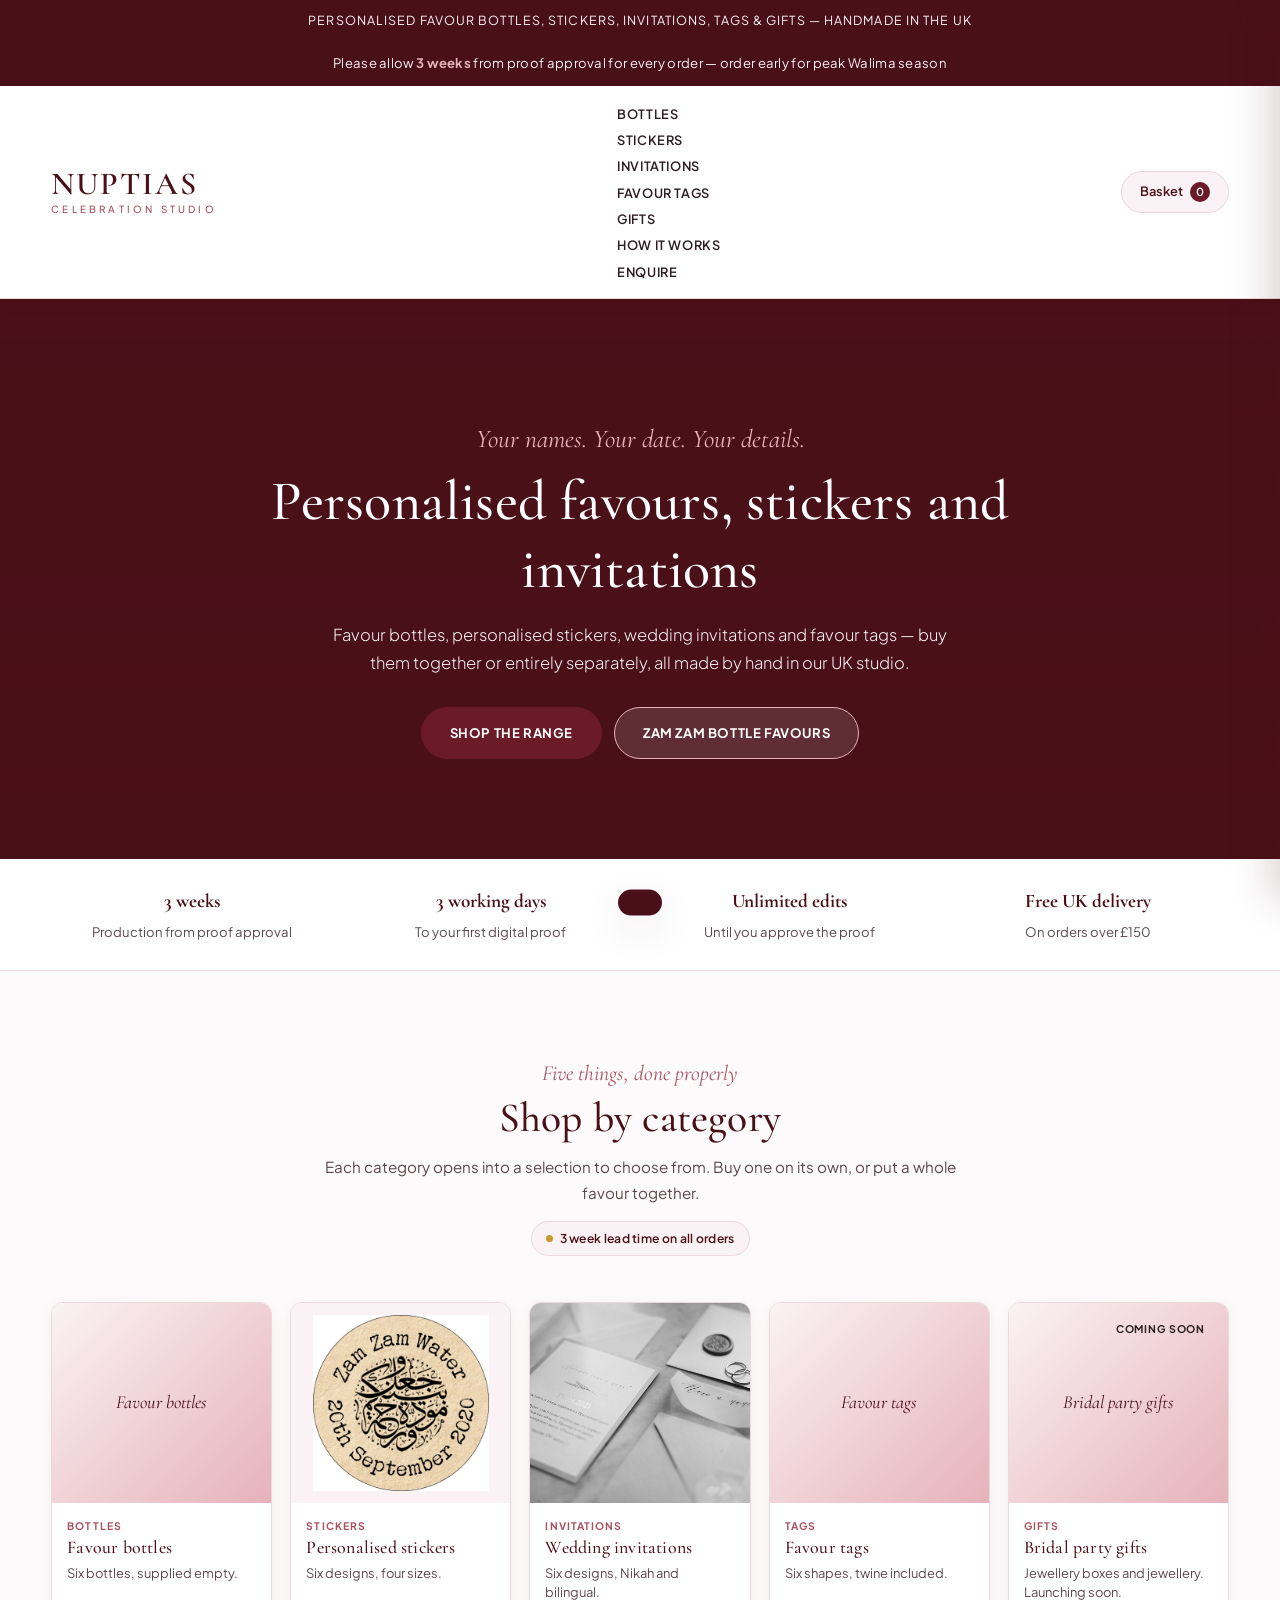
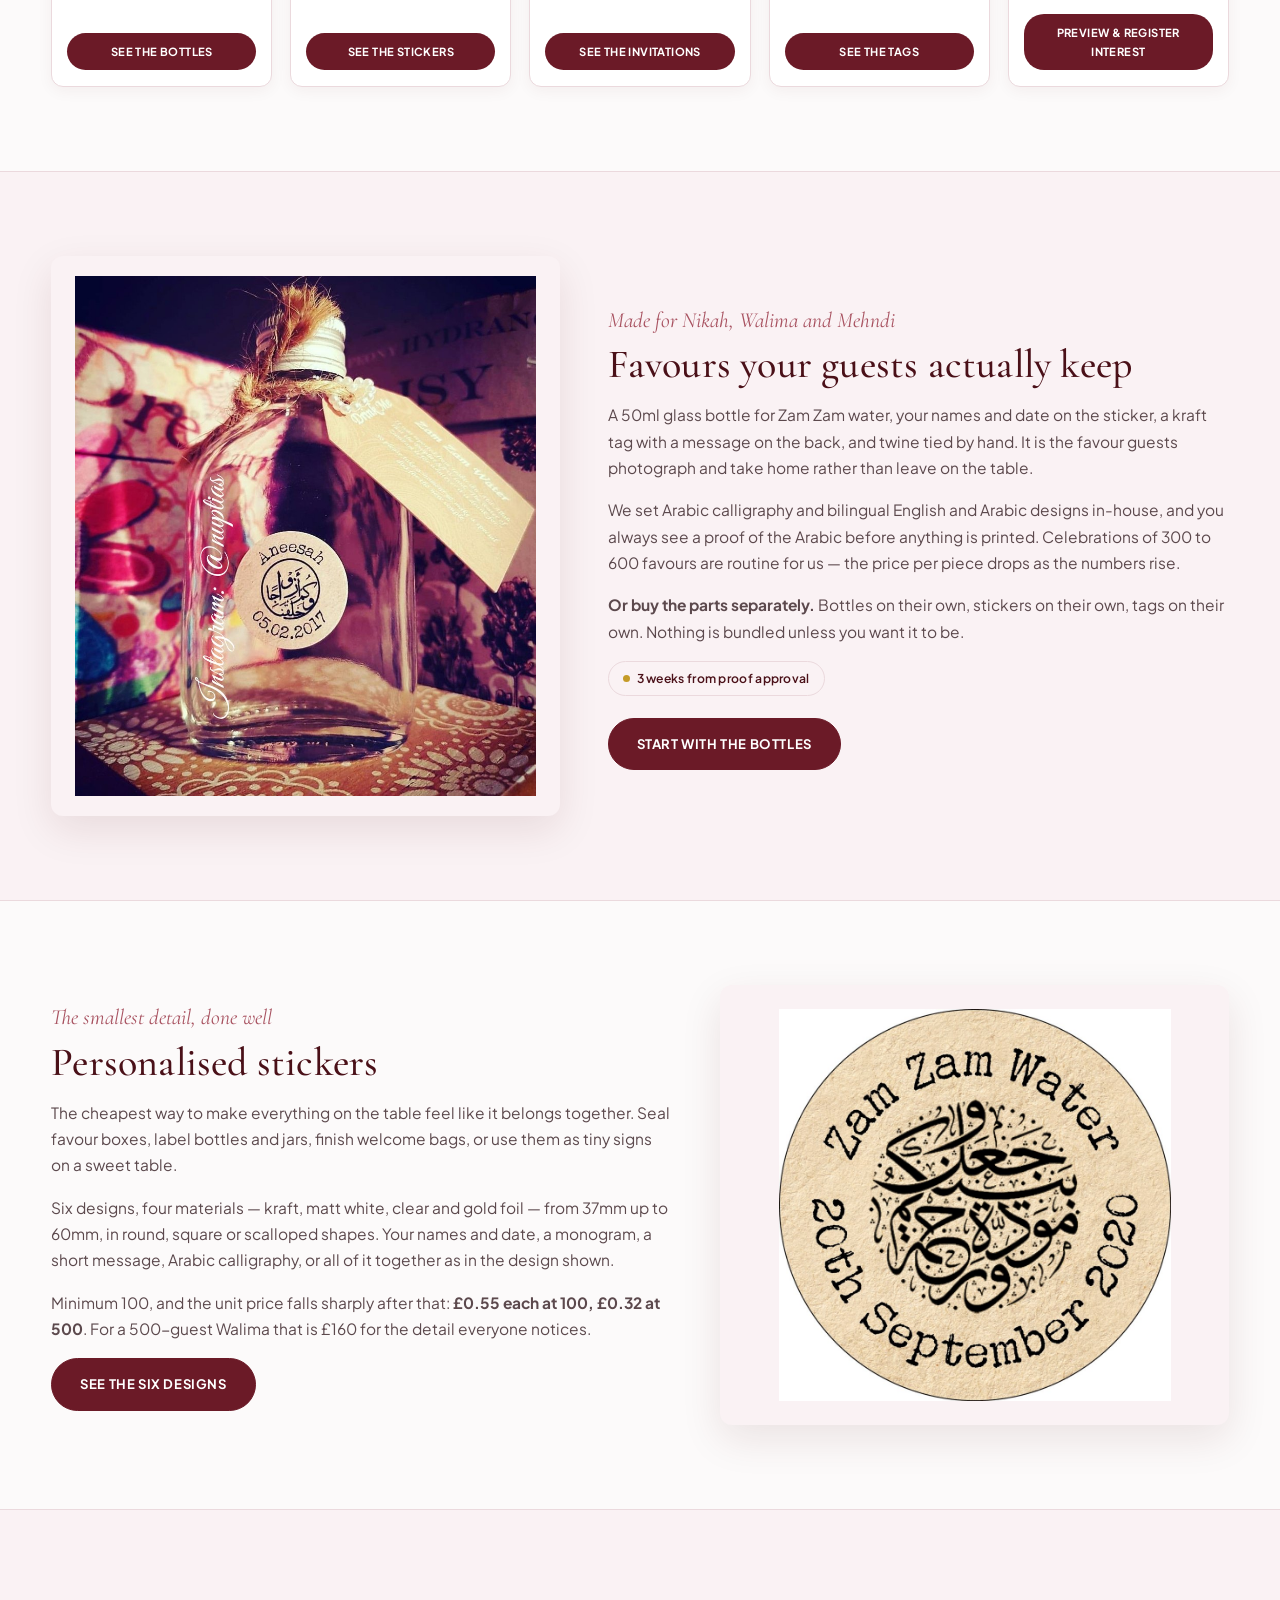
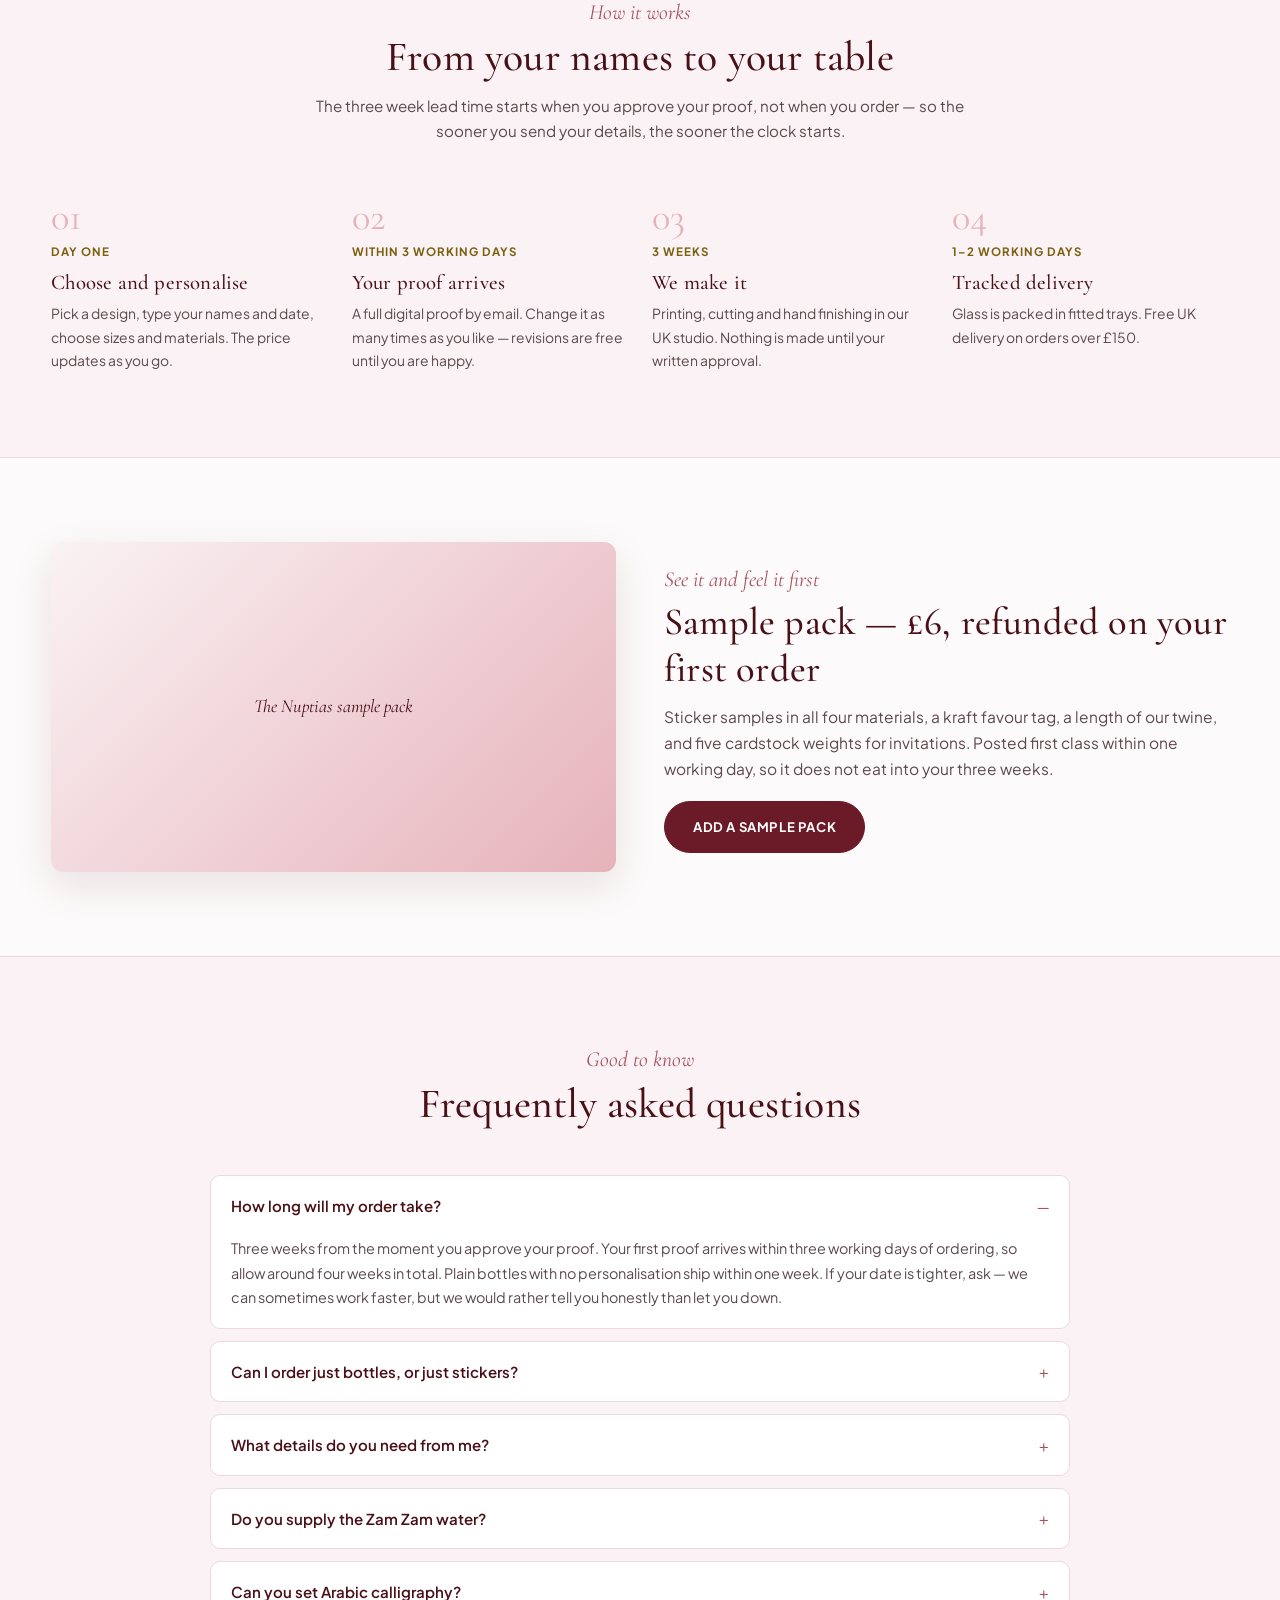
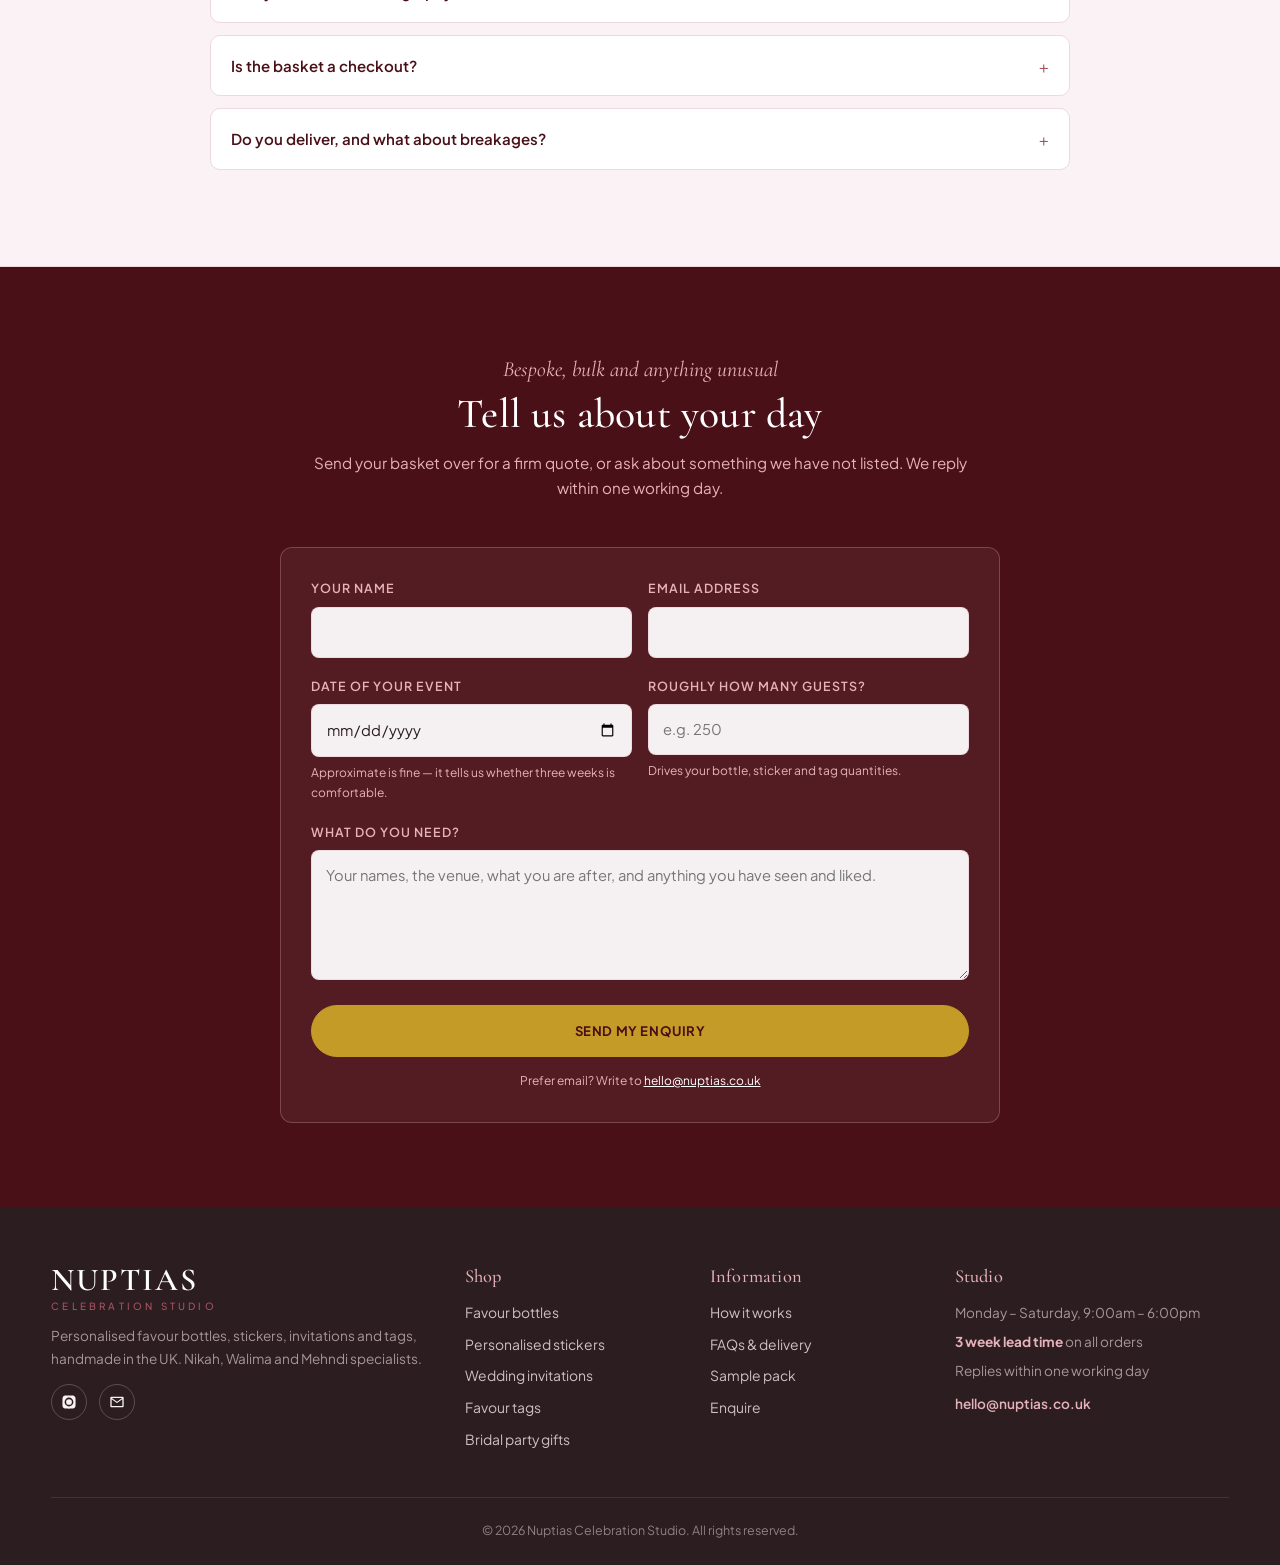
==== commit 47adf6c4: "Update index.html" ====
--- a/index.html
+++ b/index.html
@@ -120,6 +120,7 @@
   <div class="container header-inner">
     <a href="index.html" class="logo">Nuptias<span>Celebration Studio</span></a>
     <nav id="primary-nav" class="nav" aria-label="Primary">
+      <ul class="nav-list">
       <li><a href="categories/bottles.html">Bottles</a></li>
       <li><a href="categories/stickers.html">Stickers</a></li>
       <li><a href="categories/wedding-invitations.html">Invitations</a></li>
@@ -127,6 +128,7 @@
       <li><a href="categories/bridal-party-gifts.html">Gifts</a></li>
       <li><a href="#process">How it works</a></li>
       <li><a href="#enquiry">Enquire</a></li>
+      </ul>
     </nav>
     <div class="header-actions">
       <button class="nav-toggle" id="navToggle" aria-expanded="false" aria-controls="primary-nav" aria-label="Open menu">☰</button>
@@ -174,9 +176,9 @@
 
       <article class="product">
         <div class="media" data-label="Favour bottles">
-          <img src="images/category-bottles.jpg" data-fallback="images/wedding-favours.jpg"
-               width="900" height="1015" loading="lazy"
-               alt="50ml glass favour bottle for Zam Zam water with a personalised sticker and kraft tag">
+          <img src="images/category-bottles.jpg"
+               width="900" height="888" loading="lazy"
+               alt="50ml glass Zam Zam water favour bottle with a personalised Arabic calligraphy sticker and kraft tag">
         </div>
         <div class="product-body">
           <span class="kicker">Bottles</span>
@@ -206,8 +208,8 @@
       <article class="product">
         <div class="media" data-label="Wedding invitations">
           <img src="images/category-invitations.jpg"
-               width="1200" height="783" loading="lazy"
-               alt="Wedding invitation card, envelope with a wax seal, vellum wrap and wedding rings on a pale surface">
+               width="900" height="1200" loading="lazy"
+               alt="Blush and gold personalised wedding invitation with painted florals and gold script">
         </div>
         <div class="product-body">
           <span class="kicker">Invitations</span>
@@ -221,9 +223,9 @@
 
       <article class="product">
         <div class="media" data-label="Favour tags">
-          <img src="images/category-favour-tags.jpg" data-fallback="images/wedding-favours.jpg"
-               width="900" height="1015" loading="lazy"
-               alt="Kraft favour tag with printed names and pre-cut jute twine">
+          <img src="images/category-favour-tags.jpg"
+               width="900" height="946" loading="lazy"
+               alt="Three blank kraft luggage tags with jute twine on a linen surface">
         </div>
         <div class="product-body">
           <span class="kicker">Tags</span>
@@ -235,18 +237,16 @@
         </div>
       </article>
 
-      <article class="product">
-        <div class="media" data-label="Bridal party gifts">
-          <img src="images/category-jewellery-boxes.jpg"
-               width="900" height="900" loading="lazy"
-               alt="Personalised wooden bridesmaid jewellery box lined with moss">
+      <article class="product product--soon">
+        <div class="media media--fallback" data-label="Bridal party gifts">
+          <span class="badge badge--soon">Coming soon</span>
         </div>
         <div class="product-body">
           <span class="kicker">Gifts</span>
           <h3>Bridal party gifts</h3>
-          <p>Jewellery boxes and jewellery. No minimum.</p>
+          <p>Jewellery boxes and jewellery. Launching soon.</p>
           <div class="card-actions">
-            <a class="detail-link" href="categories/bridal-party-gifts.html">See the gifts</a>
+            <a class="detail-link detail-link--soon" href="categories/bridal-party-gifts.html">Preview &amp; register interest</a>
           </div>
         </div>
       </article>
--- a/assets/nuptias.css
+++ b/assets/nuptias.css
@@ -666,3 +666,34 @@
 /* One line of description on every card keeps the buttons on the same line
    even before flex alignment kicks in */
 .range .product p{min-height:2.6em}
+
+/* ==========================================================================
+   Five categories across on desktop.
+   Explicit column counts rather than auto-fill, so the row never breaks into
+   an awkward 4 + 1 as the range grows.
+   ========================================================================== */
+
+.range{grid-template-columns:repeat(5,1fr);gap:18px}
+.range .product .media,
+.range .product .media:has(img[src*="personalised-stickers"]),
+.range .product .media:has(img[src*="wedding-favours"]){height:200px}
+.range .product-body{padding:14px 15px 16px}
+.range .product h3{font-size:1.12rem;margin-bottom:6px}
+.range .product p{font-size:.81rem;min-height:2.4em;margin-bottom:12px}
+.range .detail-link{padding:9px 10px;font-size:.7rem;letter-spacing:.4px}
+
+@media (max-width:1160px){ .range{grid-template-columns:repeat(3,1fr);gap:20px} }
+@media (max-width:820px){  .range{grid-template-columns:repeat(2,1fr)} }
+@media (max-width:480px){  .range{grid-template-columns:1fr} .range .product .media{height:230px} }
+
+/* Two product grids on one category page */
+.section-subhead{
+  display:flex;align-items:baseline;gap:14px;flex-wrap:wrap;
+  border-bottom:1px solid var(--line);padding-bottom:12px;margin-bottom:26px;
+}
+.section-subhead h2{font-size:clamp(1.6rem,3.4vw,2.1rem)}
+.section-subhead .from{
+  font-family:'Plus Jakarta Sans',sans-serif;font-size:.78rem;font-weight:600;
+  color:var(--ink-muted);letter-spacing:.3px;
+}
+.section-subhead p{width:100%;font-size:.9rem;color:var(--ink-muted);margin-top:2px}
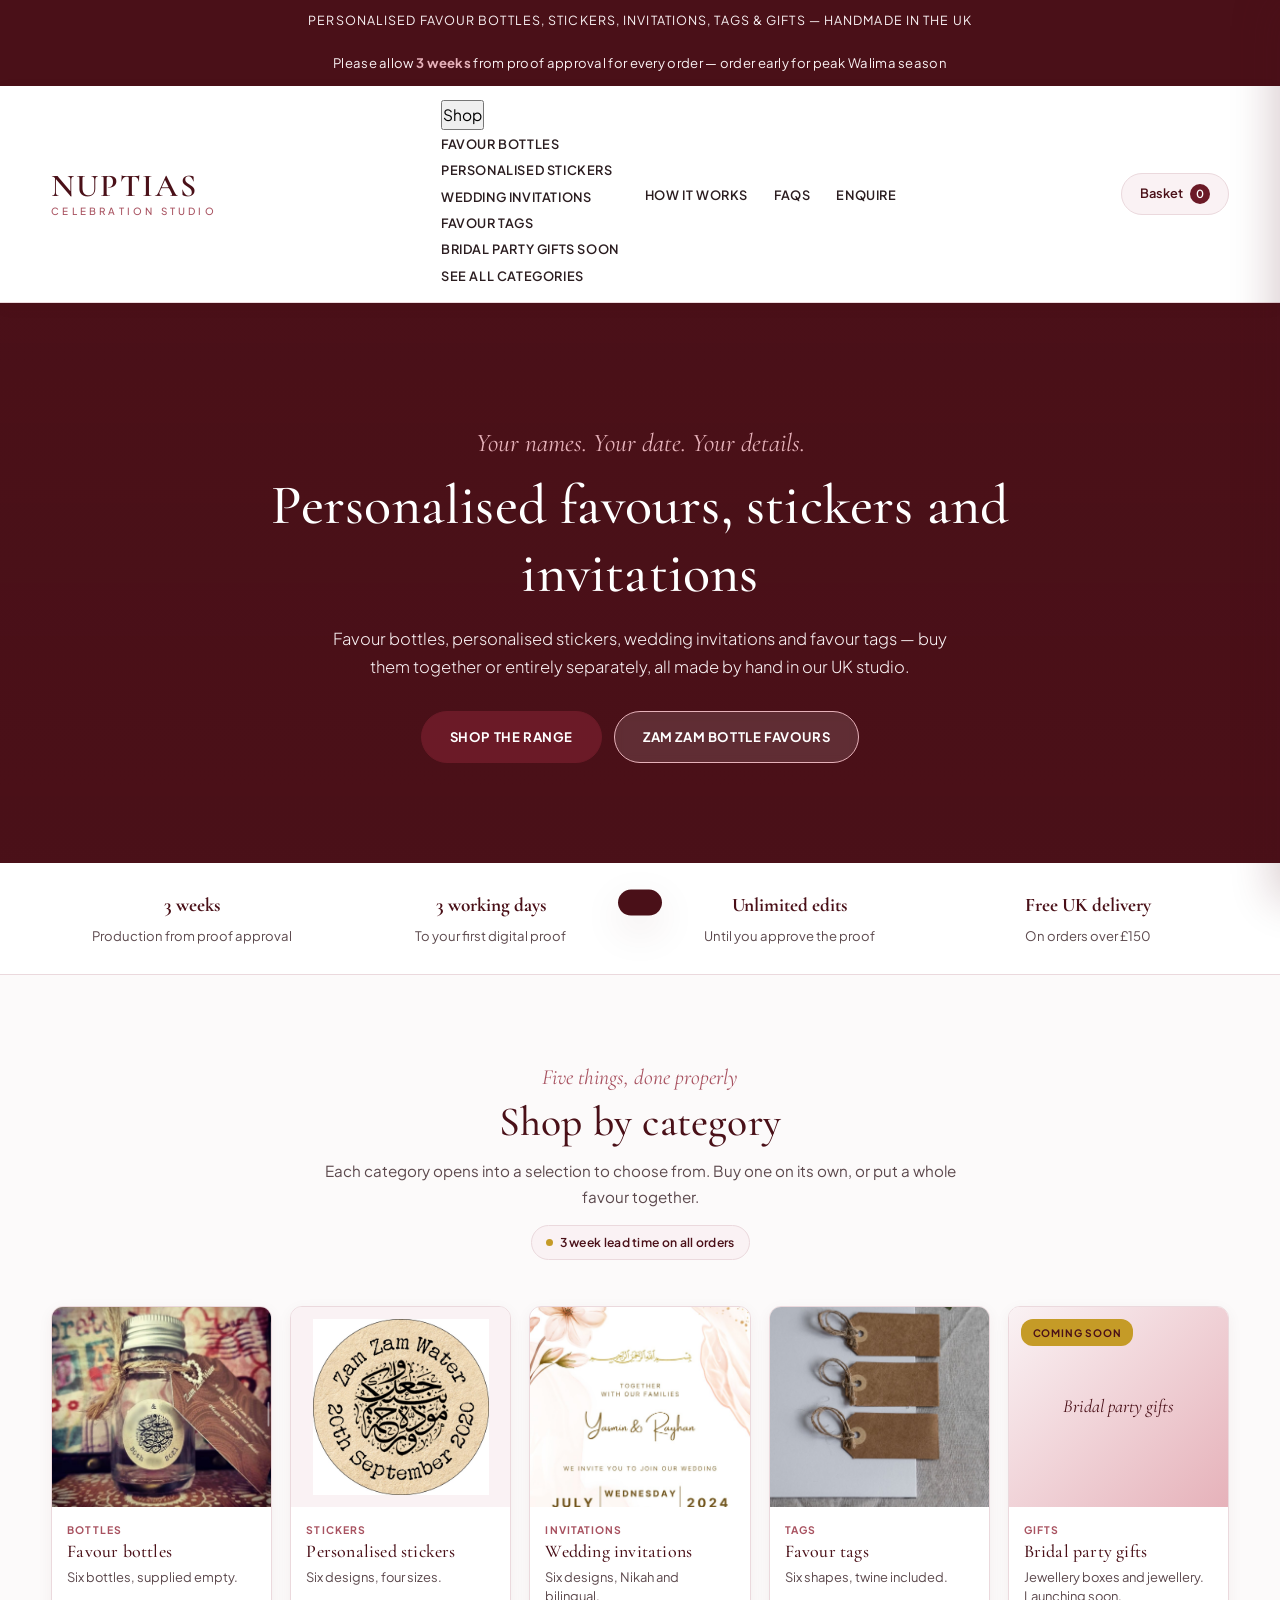
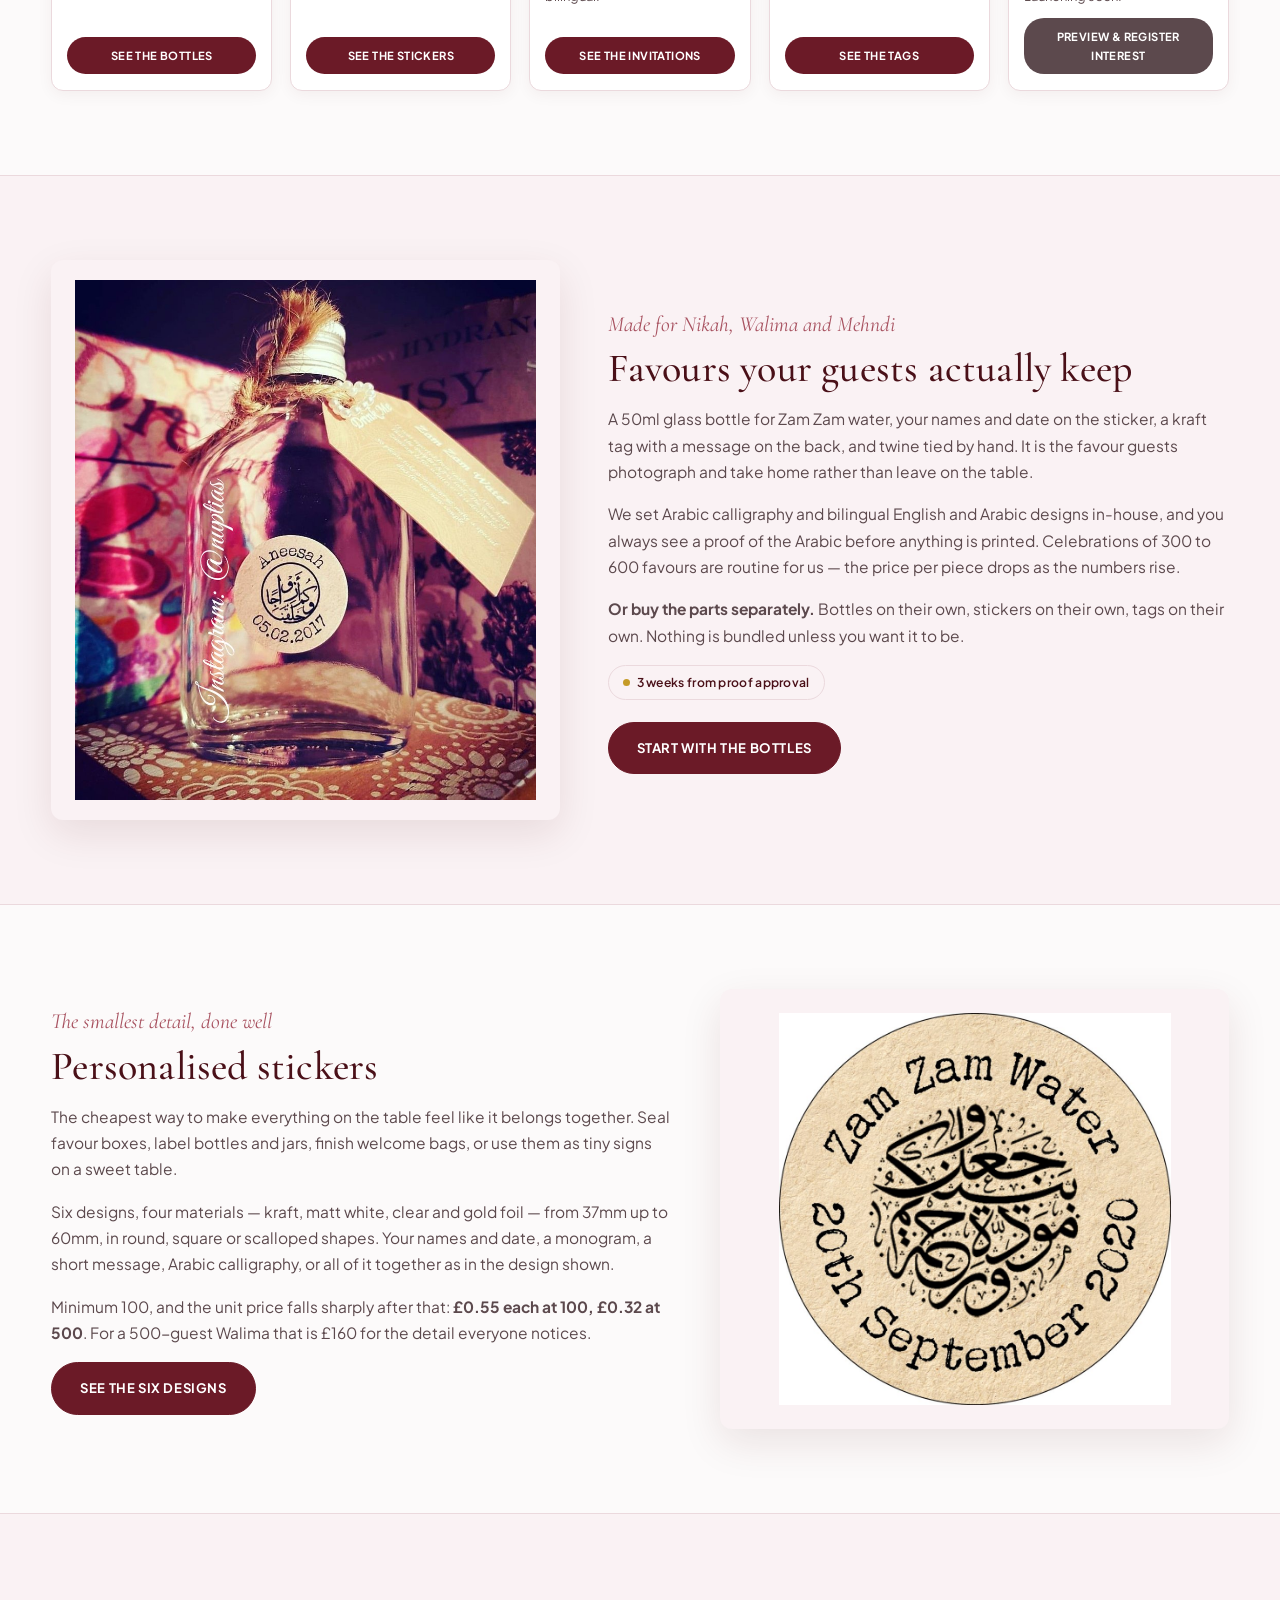
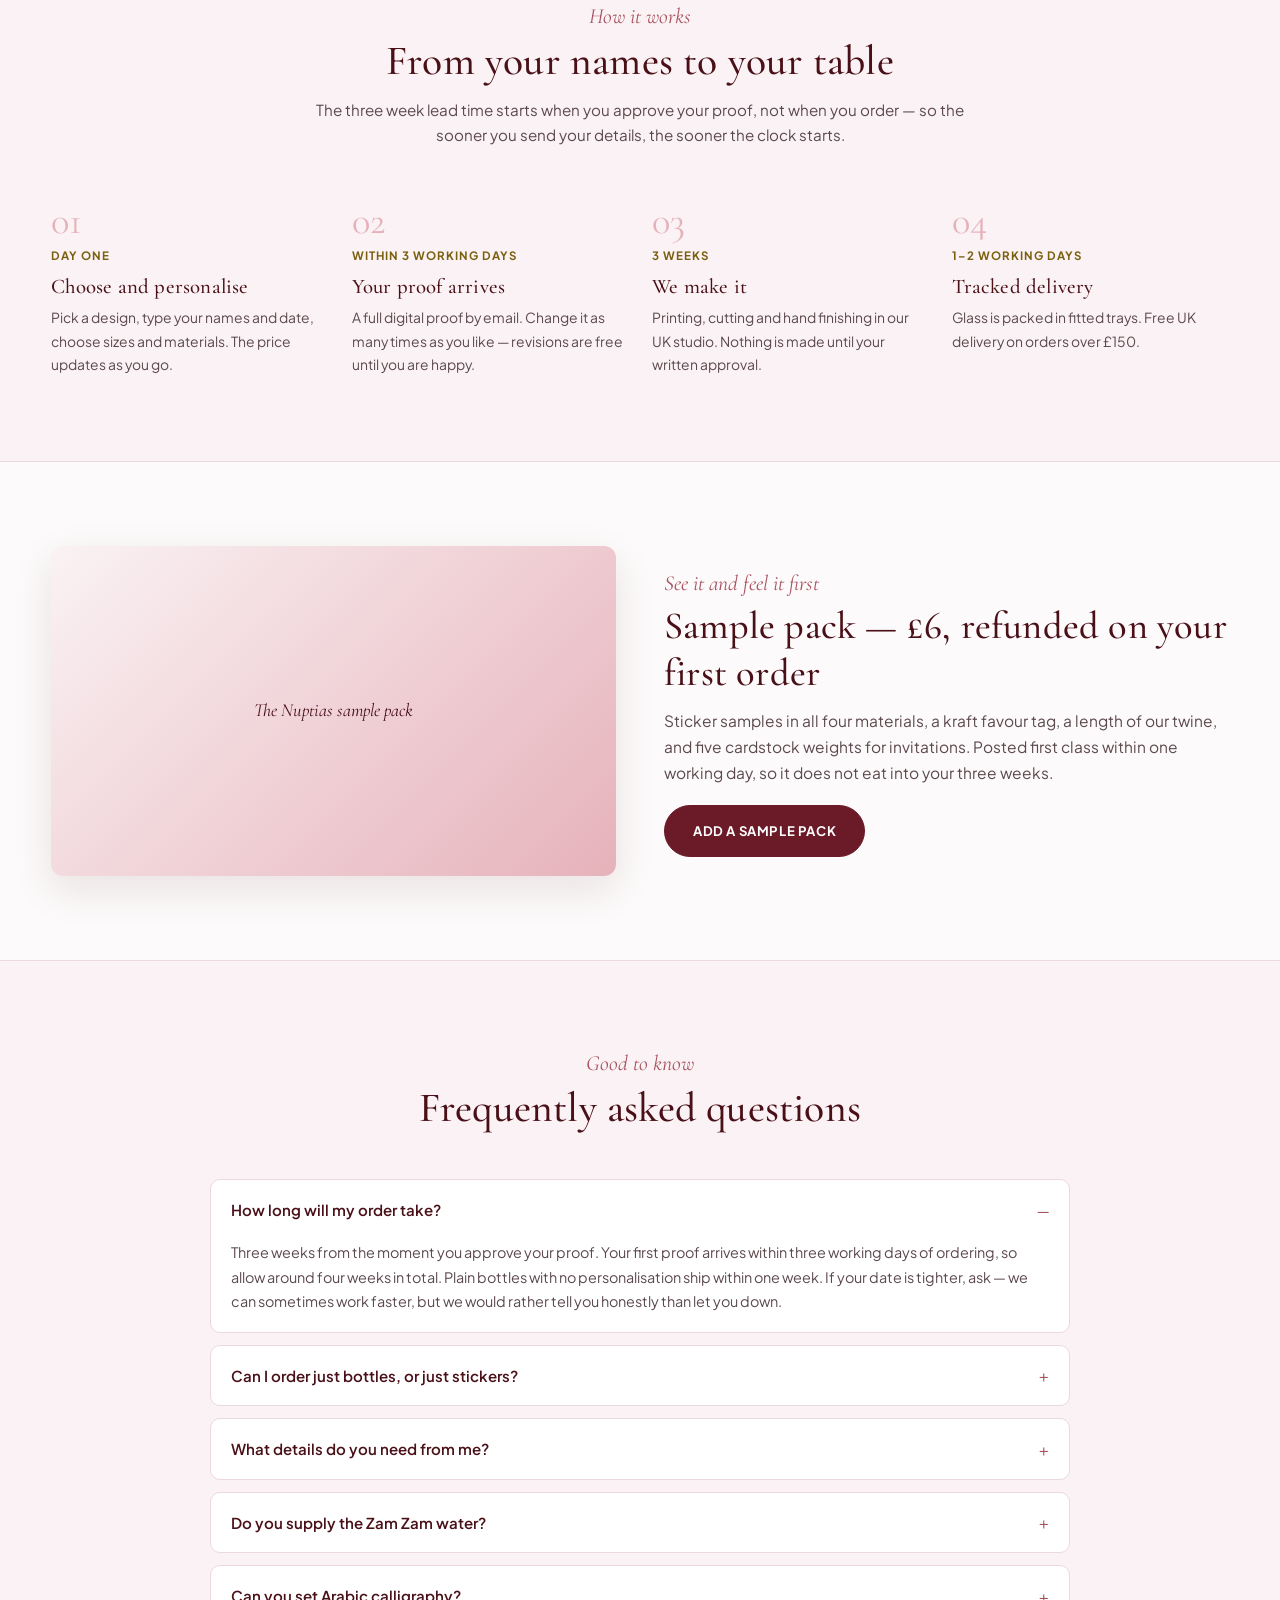
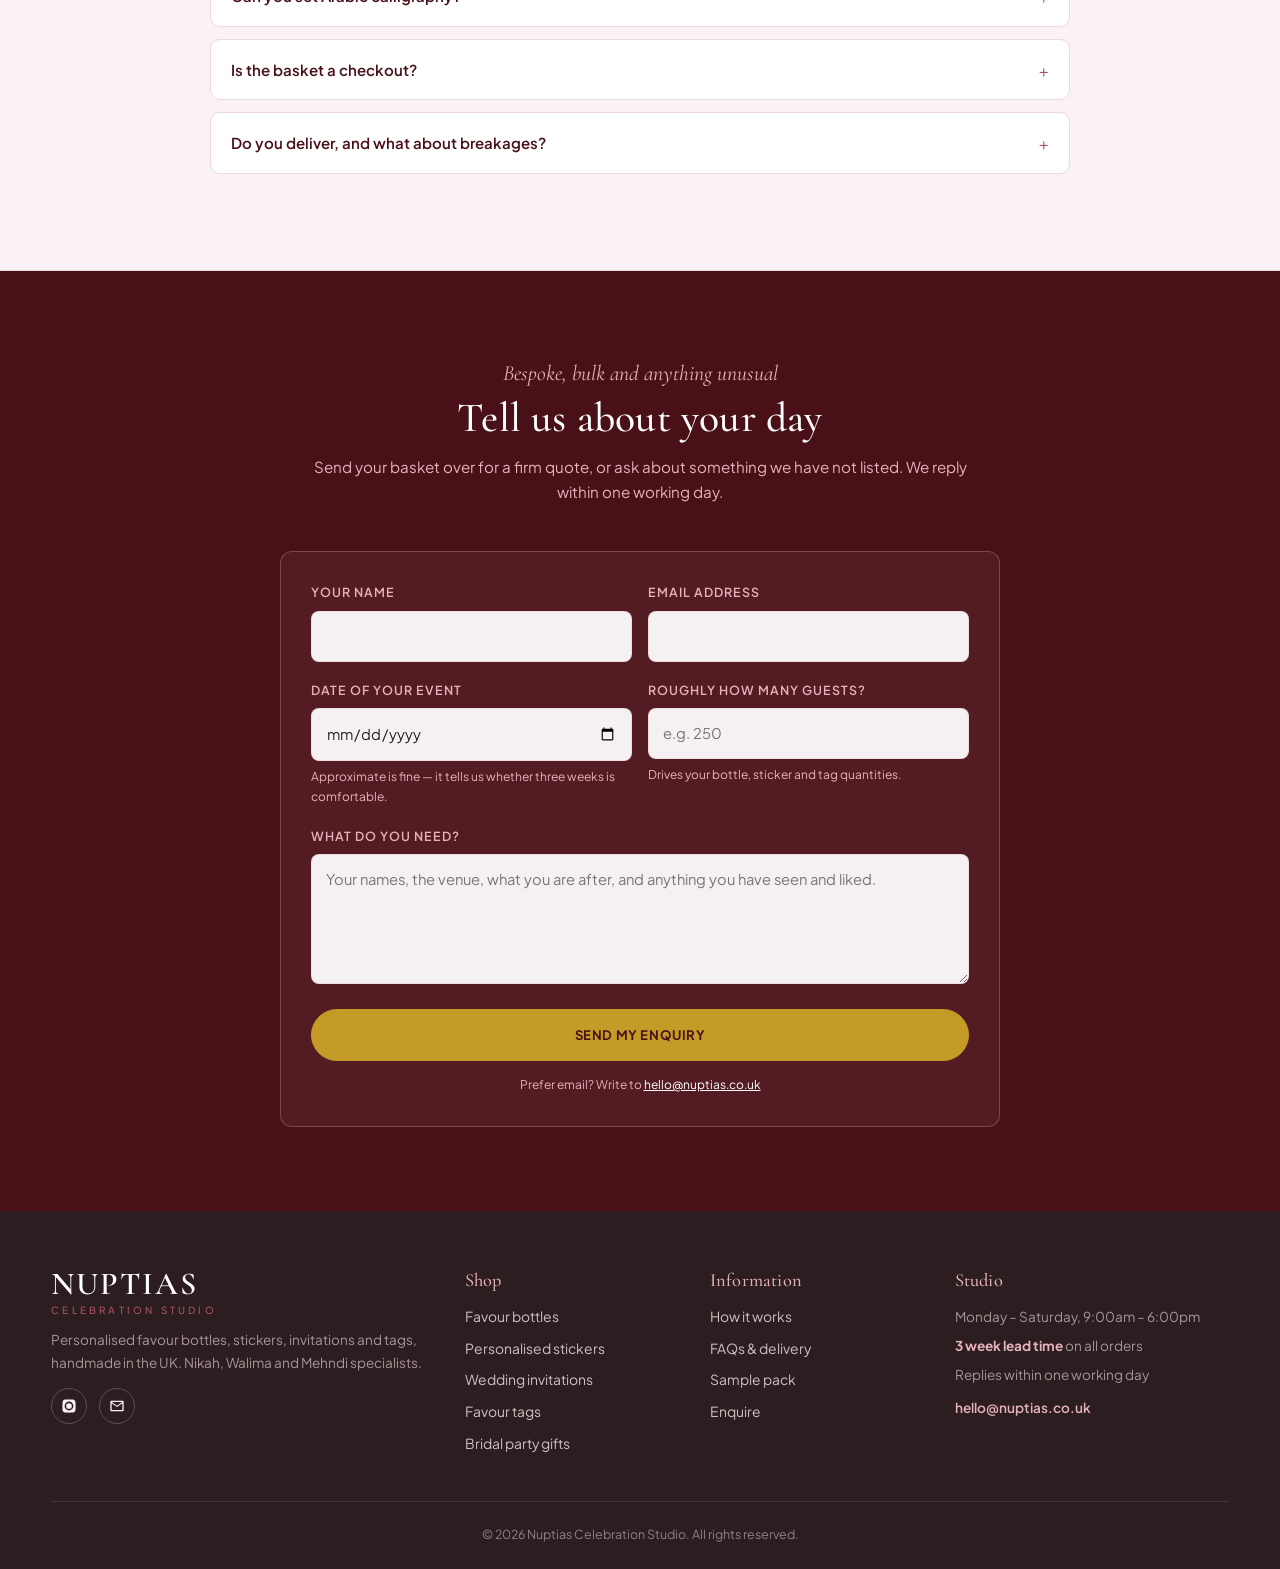
==== commit c1665b17: "Update index.html" ====
--- a/index.html
+++ b/index.html
@@ -121,13 +121,22 @@
     <a href="index.html" class="logo">Nuptias<span>Celebration Studio</span></a>
     <nav id="primary-nav" class="nav" aria-label="Primary">
       <ul class="nav-list">
-      <li><a href="categories/bottles.html">Bottles</a></li>
-      <li><a href="categories/stickers.html">Stickers</a></li>
-      <li><a href="categories/wedding-invitations.html">Invitations</a></li>
-      <li><a href="categories/favour-tags.html">Favour tags</a></li>
-      <li><a href="categories/bridal-party-gifts.html">Gifts</a></li>
-      <li><a href="#process">How it works</a></li>
-      <li><a href="#enquiry">Enquire</a></li>
+        <li class="has-dropdown">
+          <button type="button" class="nav-trigger" aria-expanded="false" aria-controls="shop-menu">
+            Shop <span class="chev" aria-hidden="true"></span>
+          </button>
+          <ul class="dropdown" id="shop-menu">
+            <li><a href="categories/bottles.html">Favour bottles</a></li>
+            <li><a href="categories/stickers.html">Personalised stickers</a></li>
+            <li><a href="categories/wedding-invitations.html">Wedding invitations</a></li>
+            <li><a href="categories/favour-tags.html">Favour tags</a></li>
+            <li><a href="categories/bridal-party-gifts.html">Bridal party gifts <span class="soon-tag">Soon</span></a></li>
+            <li class="dropdown-all"><a href="#range">See all categories</a></li>
+          </ul>
+        </li>
+        <li><a href="#process">How it works</a></li>
+        <li><a href="#faq">FAQs</a></li>
+        <li><a href="#enquiry">Enquire</a></li>
       </ul>
     </nav>
     <div class="header-actions">
--- a/assets/nuptias.css
+++ b/assets/nuptias.css
@@ -697,3 +697,88 @@
   color:var(--ink-muted);letter-spacing:.3px;
 }
 .section-subhead p{width:100%;font-size:.9rem;color:var(--ink-muted);margin-top:2px}
+
+/* ==========================================================================
+   Navigation list.
+   The links were <li> elements with no <ul> around them, which is invalid
+   HTML and made browsers draw default bullets between every item. They now
+   sit in a proper list; these rules carry the layout across to it.
+   ========================================================================== */
+
+.nav-list{
+  display:flex;align-items:center;gap:26px;
+  list-style:none;margin:0;padding:0;
+}
+.nav-list li{list-style:none;margin:0}
+
+@media (max-width:992px){
+  .nav-list{flex-direction:column;gap:0;width:100%;align-items:stretch}
+  .nav-list li{width:100%;border-bottom:1px solid var(--line)}
+  .nav-list li:last-child{border-bottom:none}
+}
+
+/* ==========================================================================
+   "What's on this page" jump cards.
+   Used where a category holds more than one product, so the second one is
+   visible without scrolling past the first.
+   ========================================================================== */
+
+.jump{
+  display:grid;grid-template-columns:1fr 1fr;gap:16px;
+  margin:8px auto 4px;padding-bottom:8px;
+}
+.jump-card{
+  display:flex;align-items:center;gap:16px;
+  background:var(--card);border:1px solid var(--line);border-left:4px solid var(--rose-400);
+  border-radius:var(--r);padding:18px 22px;box-shadow:var(--shadow-sm);
+  transition:all .25s var(--ease);
+}
+.jump-card:hover{
+  border-left-color:var(--burgundy-700);box-shadow:var(--shadow-lg);
+  transform:translateX(3px);
+}
+.jump-num{
+  font-family:'Cormorant Garamond',serif;font-size:2rem;color:var(--rose-200);
+  line-height:1;flex-shrink:0;
+}
+.jump-card:hover .jump-num{color:var(--rose-400)}
+.jump-text{display:flex;flex-direction:column;gap:2px}
+.jump-text strong{
+  font-family:'Cormorant Garamond',serif;font-size:1.35rem;font-weight:500;
+  color:var(--burgundy-900);
+}
+.jump-text span{font-size:.8rem;color:var(--ink-muted);line-height:1.4}
+
+.section-more{
+  text-align:center;margin-top:30px;padding-top:22px;border-top:1px solid var(--line);
+}
+.section-more a{
+  font-family:'Cormorant Garamond',serif;font-style:italic;font-size:1.25rem;
+  color:var(--burgundy-700);
+}
+.section-more a:hover{text-decoration:underline}
+
+@media (max-width:760px){ .jump{grid-template-columns:1fr;gap:12px} }
+
+/* ==========================================================================
+   Coming soon treatment
+   ========================================================================== */
+
+.badge--soon{
+  position:absolute;top:12px;left:12px;right:auto;
+  background:var(--gold);color:var(--burgundy-900);
+  font-size:.64rem;font-weight:700;letter-spacing:.8px;text-transform:uppercase;
+  padding:5px 12px;border-radius:12px;z-index:3;
+}
+.product--soon .media{position:relative}
+.detail-link--soon{background:var(--ink-muted)}
+.detail-link--soon:hover{background:var(--burgundy-900)}
+
+.notice{
+  background:var(--blush-50);border-bottom:1px solid var(--line);
+  padding:14px 0;font-size:.86rem;color:var(--ink-muted);text-align:center;
+}
+.notice strong{color:var(--burgundy-900)}
+
+/* A media panel with no photograph yet still needs its own height */
+.media--fallback:empty,.media--fallback{min-height:120px}
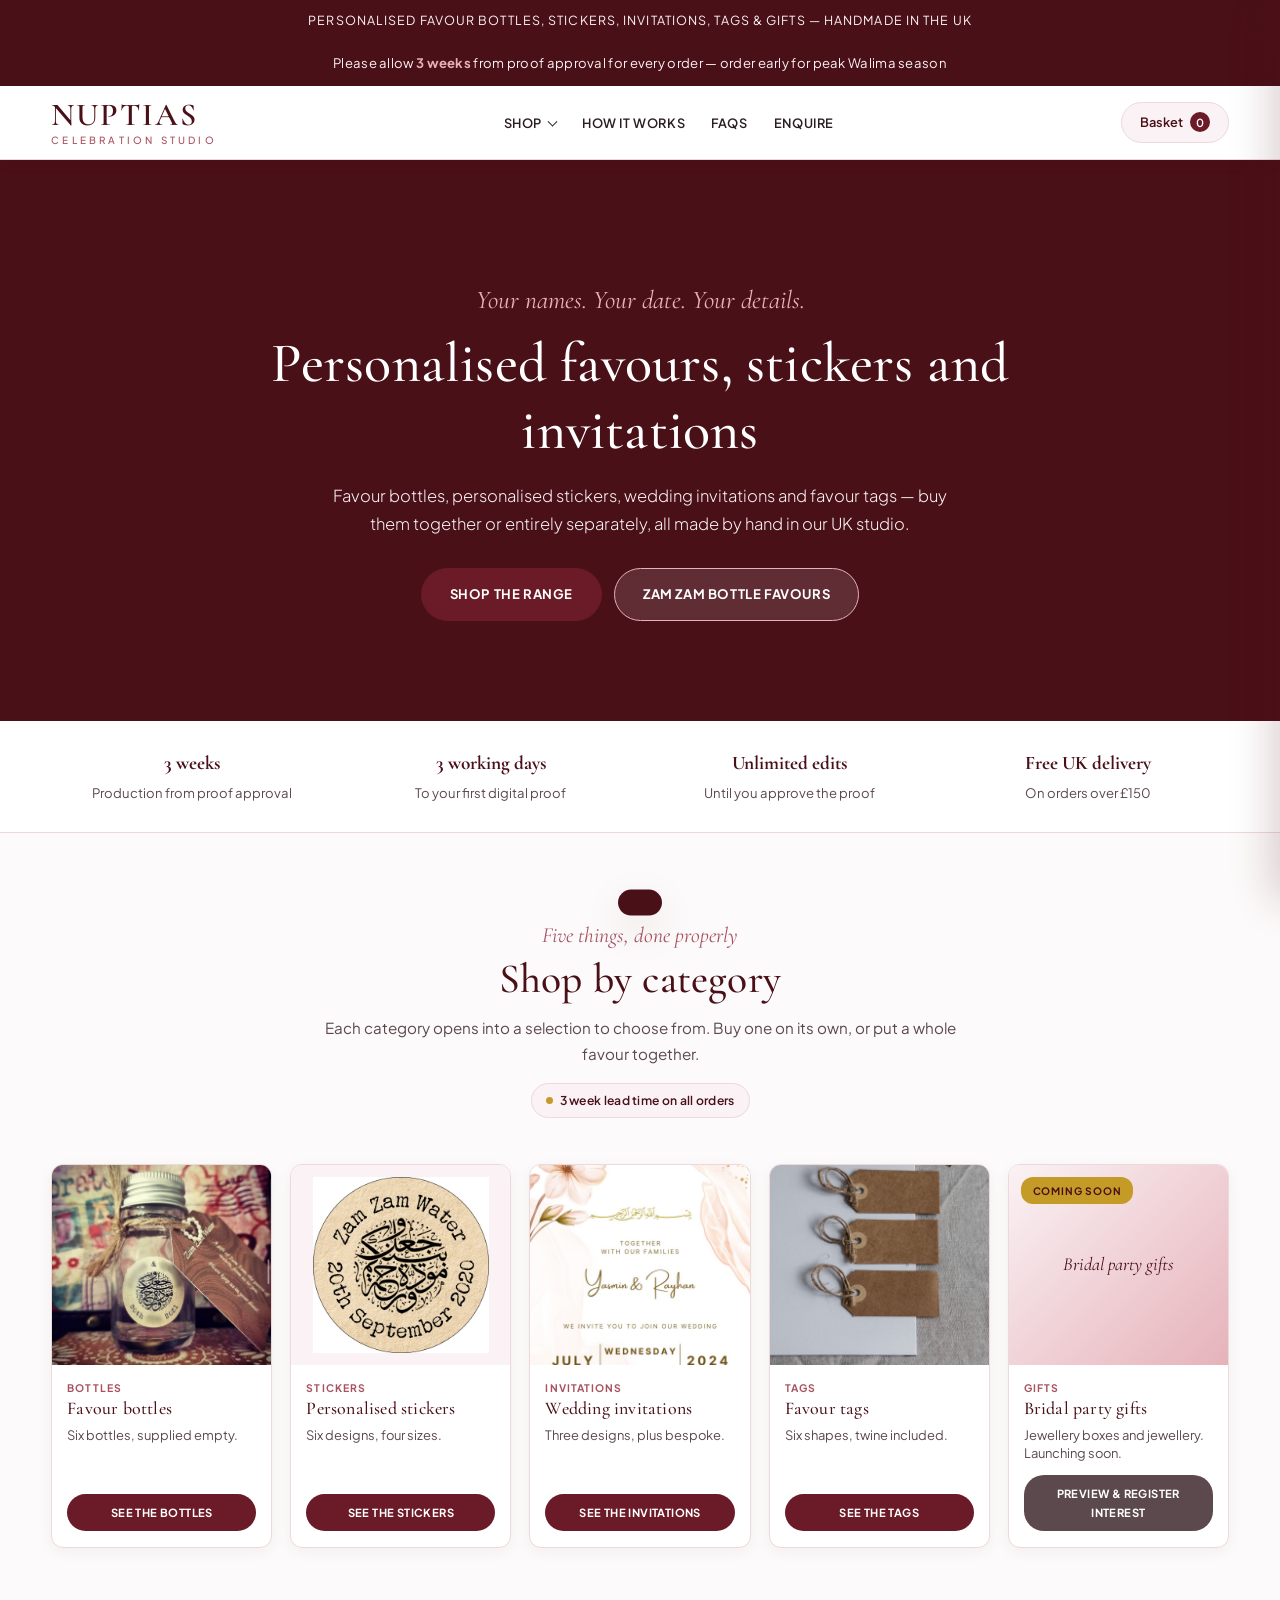
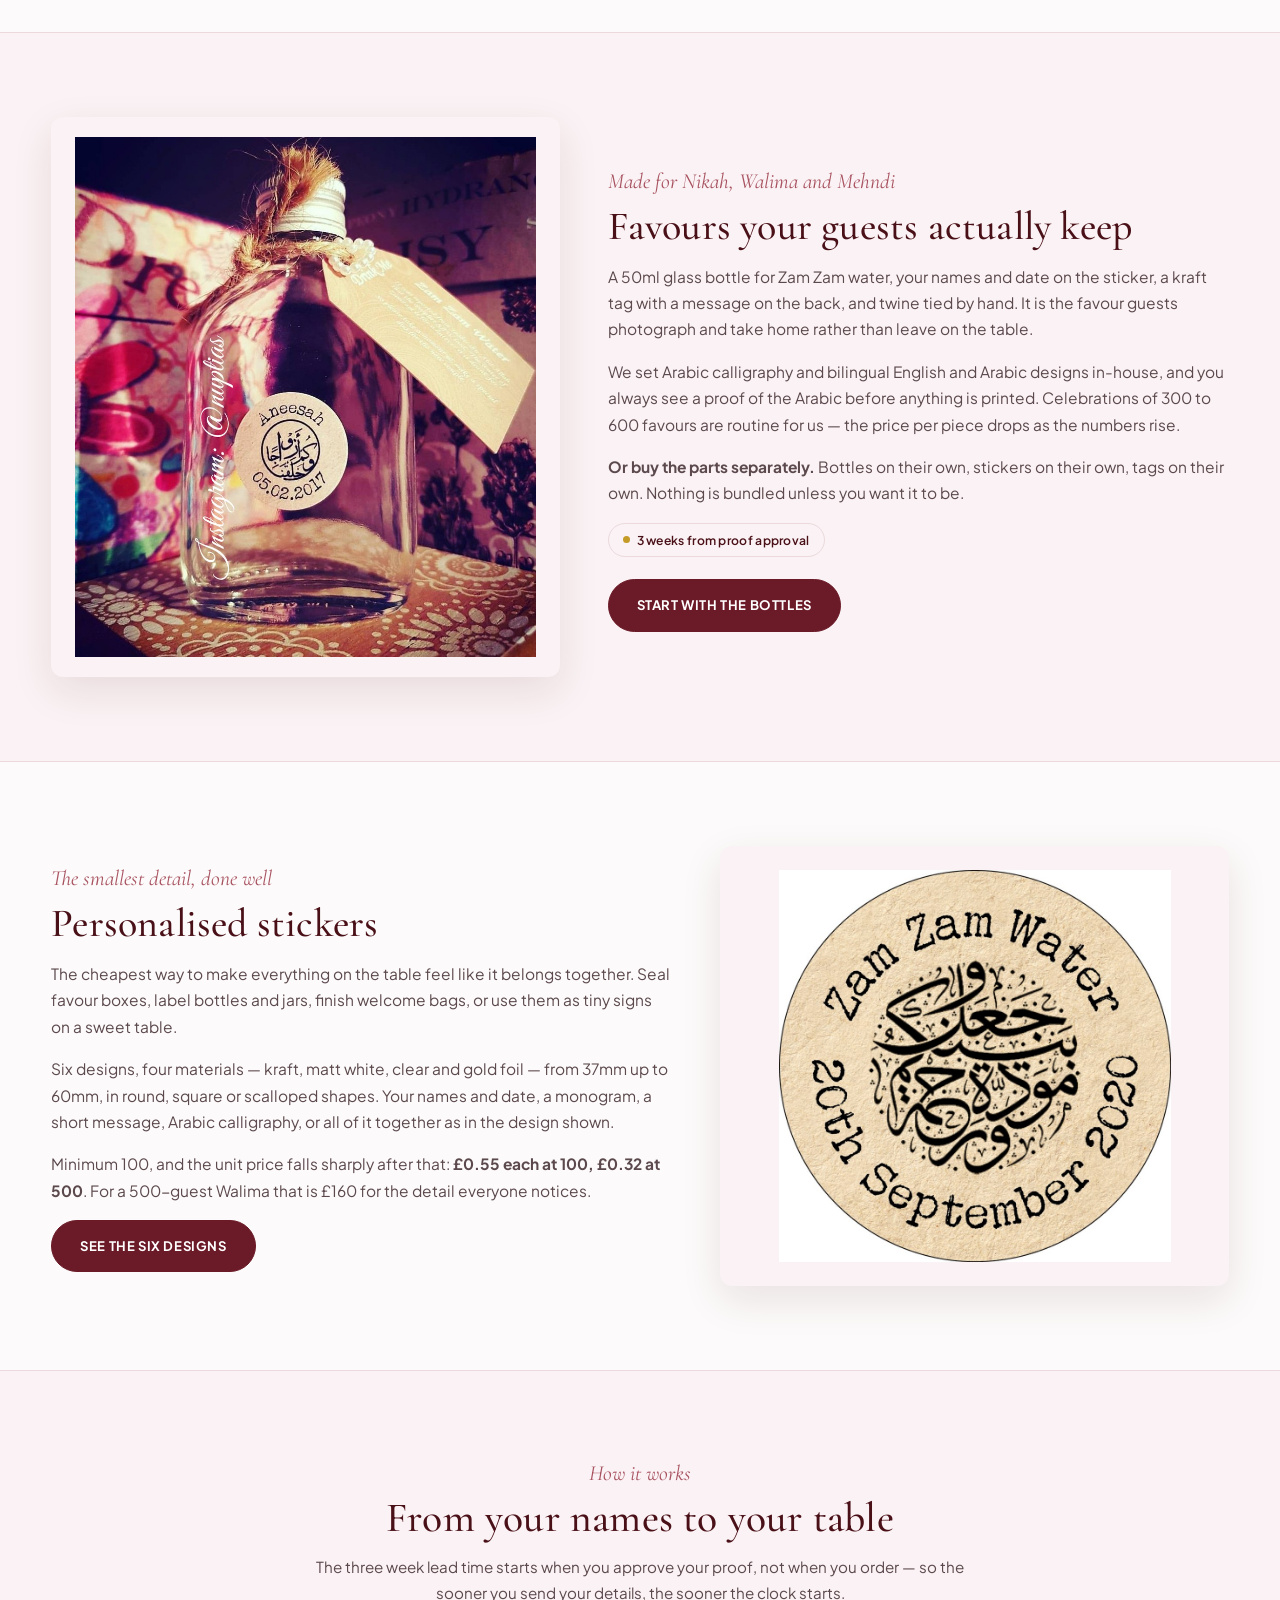
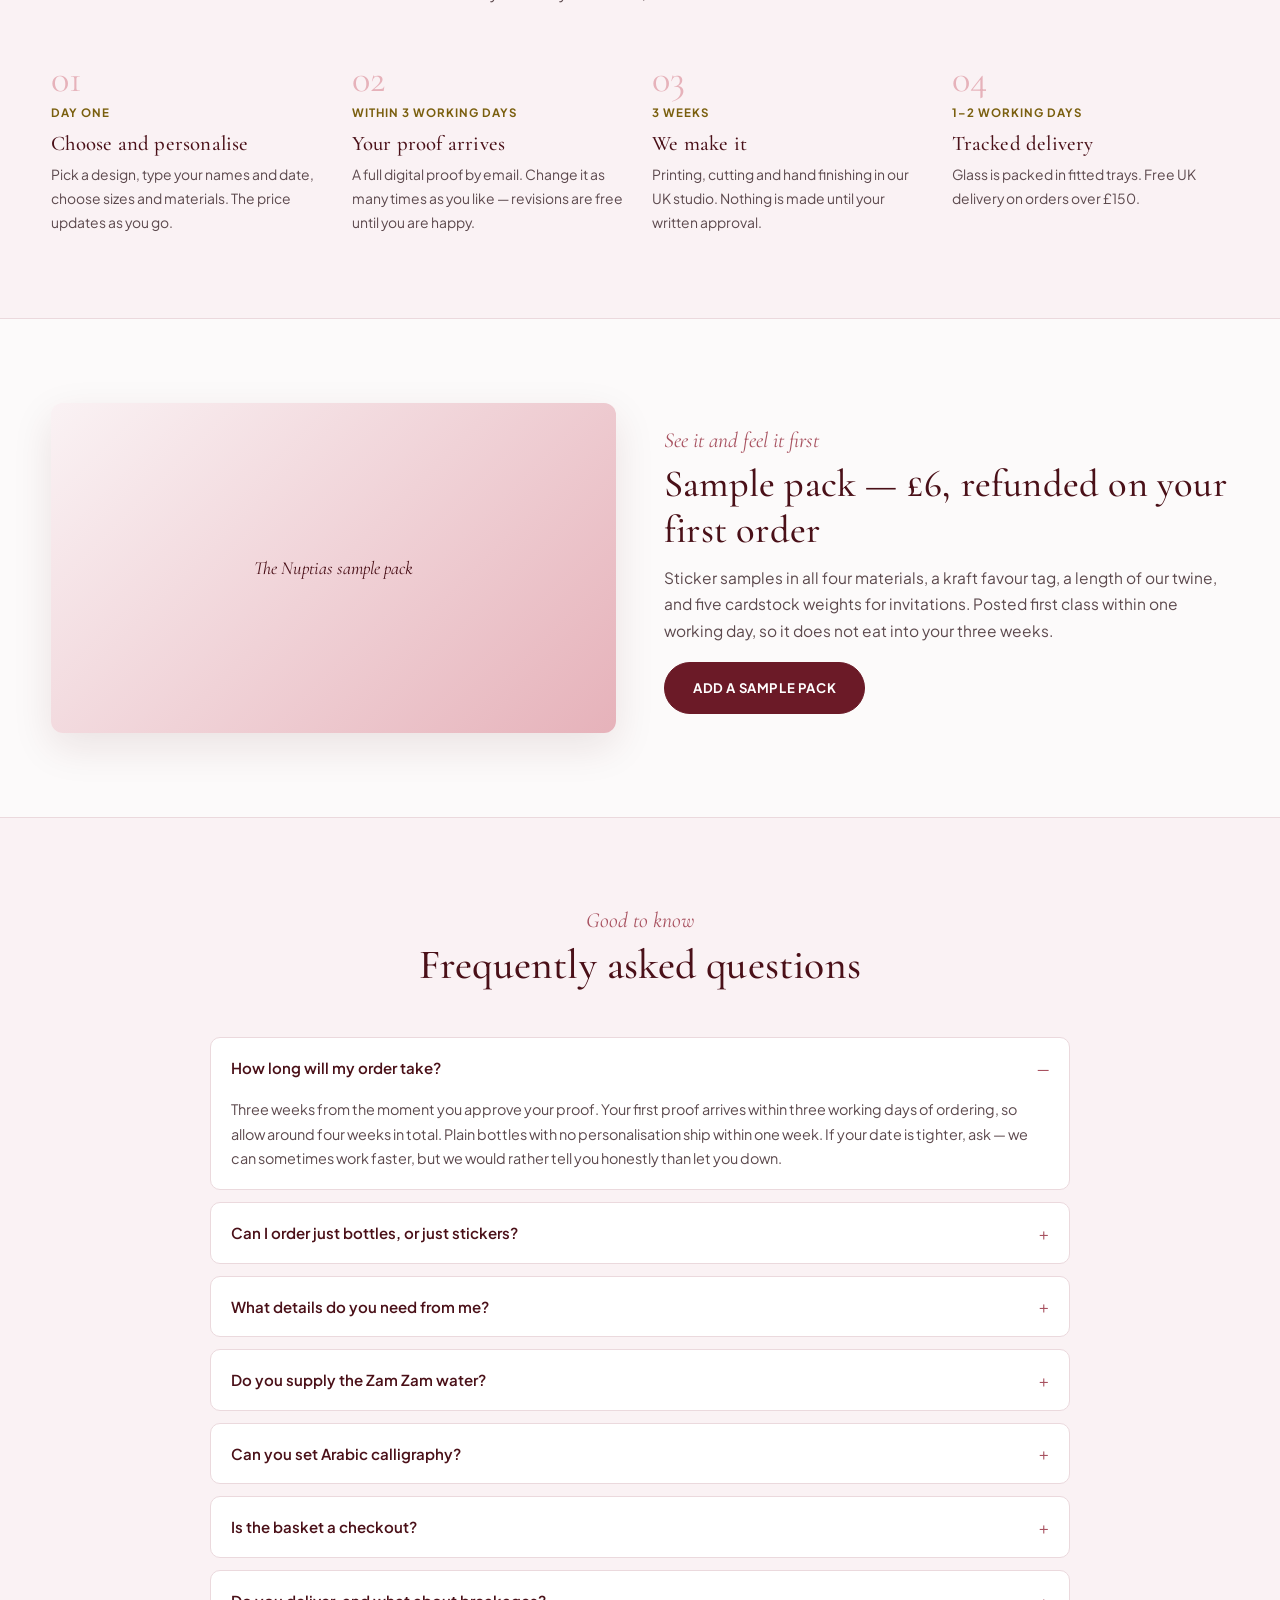
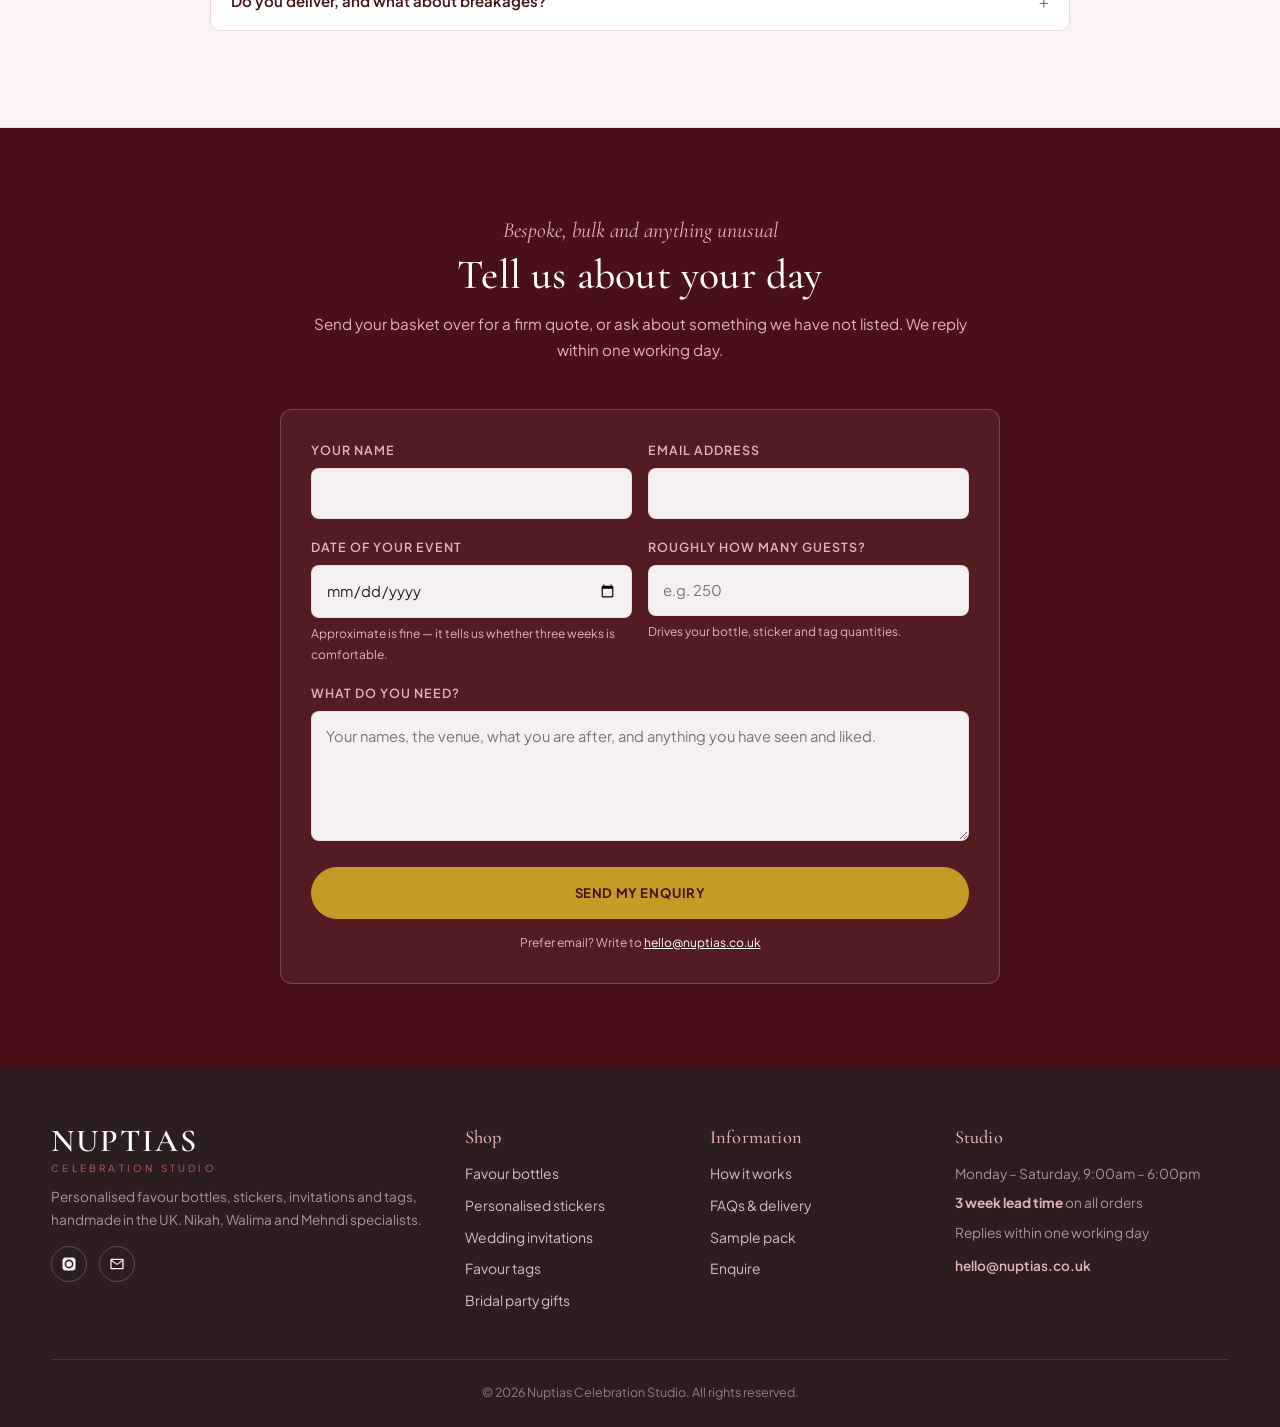
==== commit b33f21e9: "Update index.html" ====
--- a/index.html
+++ b/index.html
@@ -217,13 +217,13 @@
       <article class="product">
         <div class="media" data-label="Wedding invitations">
           <img src="images/category-invitations.jpg"
-               width="900" height="1200" loading="lazy"
+               width="900" height="800" loading="lazy"
                alt="Blush and gold personalised wedding invitation with painted florals and gold script">
         </div>
         <div class="product-body">
           <span class="kicker">Invitations</span>
           <h3>Wedding invitations</h3>
-          <p>Six designs, Nikah and bilingual.</p>
+          <p>Three designs, plus bespoke.</p>
           <div class="card-actions">
             <a class="detail-link" href="categories/wedding-invitations.html">See the invitations</a>
           </div>
--- a/assets/nuptias.css
+++ b/assets/nuptias.css
@@ -782,3 +782,72 @@
 
 /* A media panel with no photograph yet still needs its own height */
 .media--fallback:empty,.media--fallback{min-height:120px}
+
+/* ==========================================================================
+   Shop dropdown.
+   Categories used to sit flat in the bar, which stopped scaling at five.
+   Adding a category is now one line in the dropdown, not a layout problem.
+   ========================================================================== */
+
+.has-dropdown{position:relative}
+
+.nav-trigger{
+  background:none;border:none;cursor:pointer;padding:0;
+  font-size:.8rem;font-weight:600;letter-spacing:.6px;text-transform:uppercase;
+  color:var(--ink);display:inline-flex;align-items:center;gap:7px;
+  transition:color .25s var(--ease);font-family:inherit;
+}
+.nav-trigger:hover,.nav-trigger[aria-expanded="true"],.nav-trigger[aria-current="true"]{color:var(--burgundy-700)}
+
+.chev{
+  width:7px;height:7px;border-right:1.5px solid currentColor;border-bottom:1.5px solid currentColor;
+  transform:rotate(45deg) translate(-2px,-2px);transition:transform .25s var(--ease);
+}
+.nav-trigger[aria-expanded="true"] .chev{transform:rotate(-135deg) translate(-3px,-3px)}
+
+.dropdown{
+  position:absolute;top:calc(100% + 14px);left:50%;transform:translateX(-50%) translateY(-6px);
+  background:#fff;border:1px solid var(--line);border-radius:var(--r);
+  box-shadow:var(--shadow-lg);padding:8px;min-width:250px;list-style:none;
+  opacity:0;visibility:hidden;transition:all .22s var(--ease);z-index:950;
+}
+.dropdown::before{ /* hover bridge, so the menu doesn't close in the gap */
+  content:"";position:absolute;top:-14px;left:0;right:0;height:14px;
+}
+.has-dropdown:hover .dropdown,
+.nav-trigger[aria-expanded="true"] + .dropdown{
+  opacity:1;visibility:visible;transform:translateX(-50%) translateY(0);
+}
+.dropdown li{width:100%}
+.dropdown a{
+  display:flex;align-items:center;justify-content:space-between;gap:10px;
+  padding:11px 14px;border-radius:8px;font-size:.85rem;font-weight:500;
+  text-transform:none;letter-spacing:0;color:var(--ink);transition:all .18s var(--ease);
+}
+.dropdown a:hover,.dropdown a[aria-current="page"]{background:var(--blush-50);color:var(--burgundy-700)}
+.dropdown-all{border-top:1px solid var(--line);margin-top:6px;padding-top:6px}
+.dropdown-all a{font-size:.76rem;font-weight:700;text-transform:uppercase;letter-spacing:.7px;color:var(--burgundy-700)}
+
+.soon-tag{
+  background:var(--gold);color:var(--burgundy-900);font-size:.6rem;font-weight:700;
+  letter-spacing:.6px;text-transform:uppercase;padding:2px 7px;border-radius:10px;flex-shrink:0;
+}
+
+@media (max-width:992px){
+  /* On mobile the menu is already a stacked panel — show the categories inline
+     rather than hiding them behind a second tap. */
+  .has-dropdown{position:static}
+  .nav-trigger{
+    display:flex;width:100%;justify-content:space-between;
+    padding:14px 22px;border-bottom:1px solid var(--line);
+  }
+  .dropdown{
+    position:static;transform:none;opacity:1;visibility:visible;
+    box-shadow:none;border:none;border-radius:0;padding:0;min-width:0;
+    background:var(--blush-50);display:none;
+  }
+  .nav-trigger[aria-expanded="true"] + .dropdown{display:block;transform:none}
+  .has-dropdown:hover .dropdown{opacity:1;visibility:visible}
+  .dropdown a{padding:13px 34px;border-radius:0;justify-content:flex-start;gap:8px}
+  .dropdown-all{border-top:1px solid var(--line);margin:0;padding:0}
+}
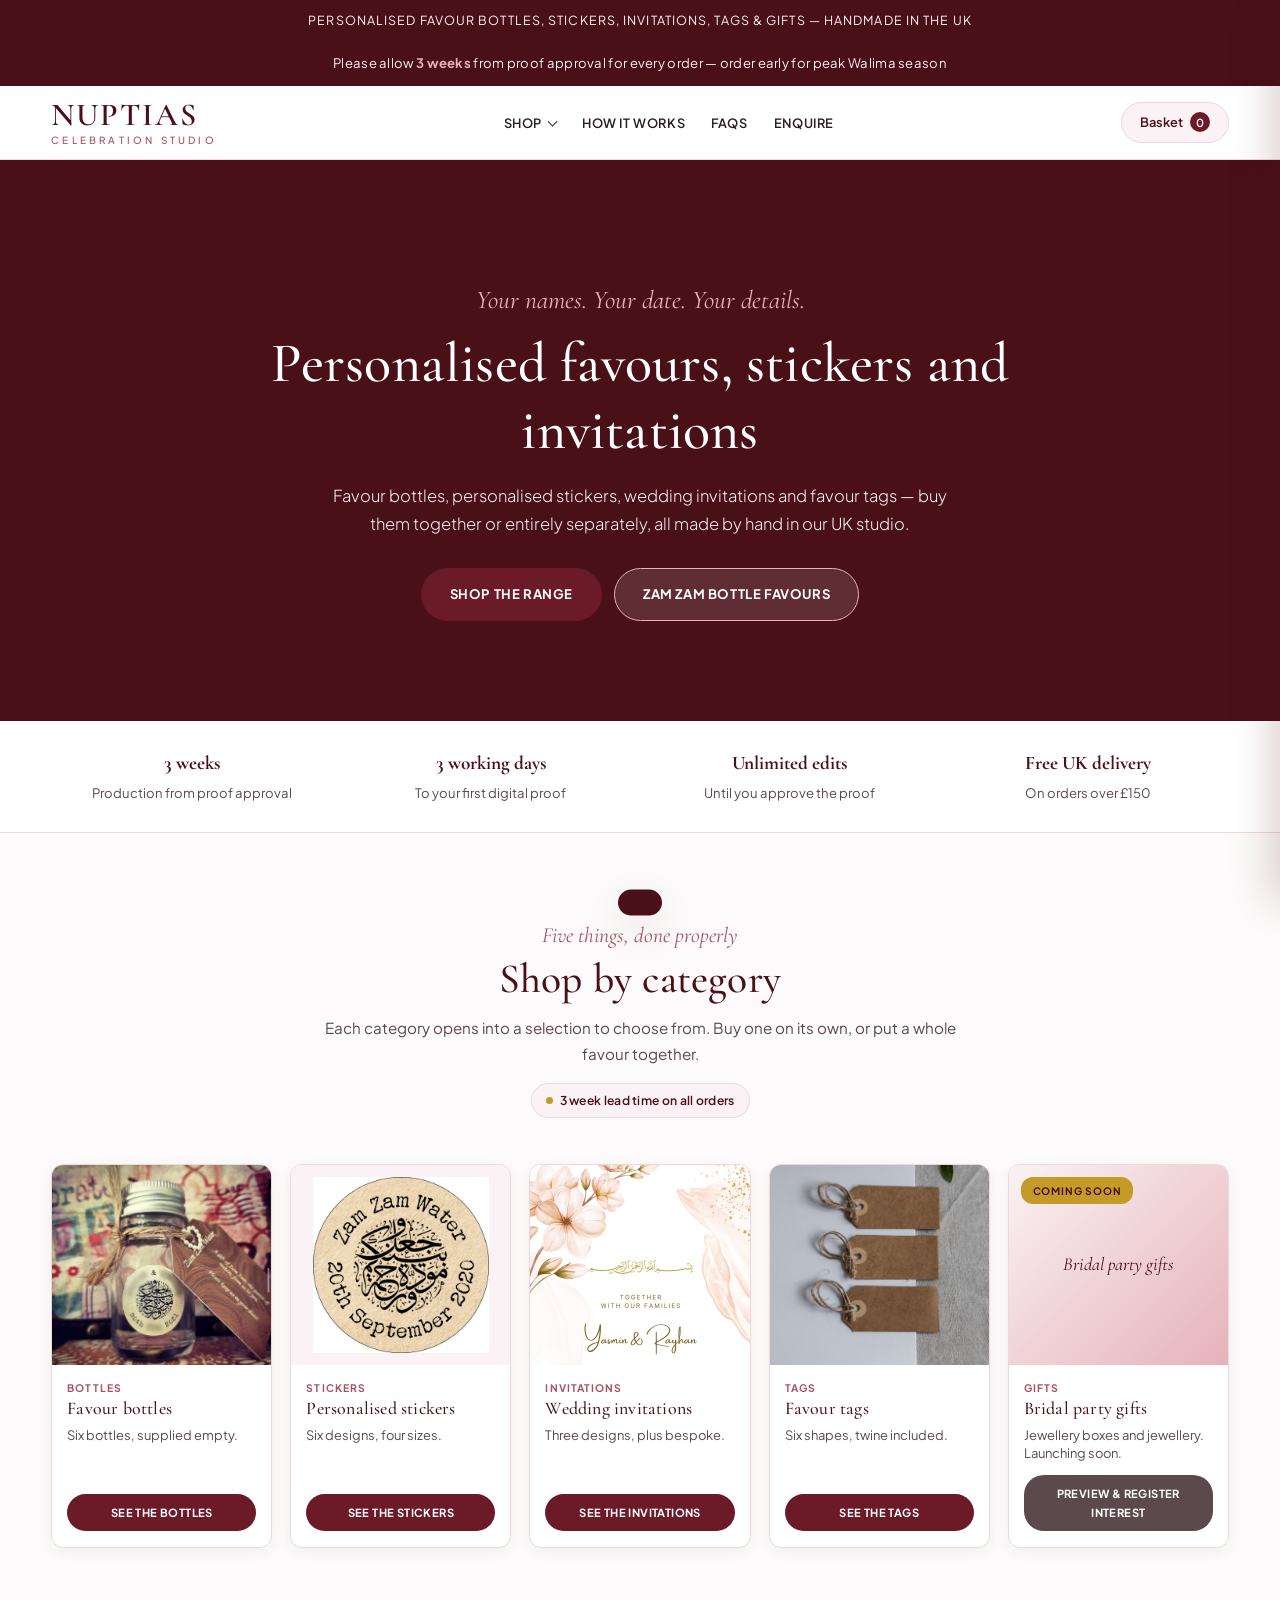
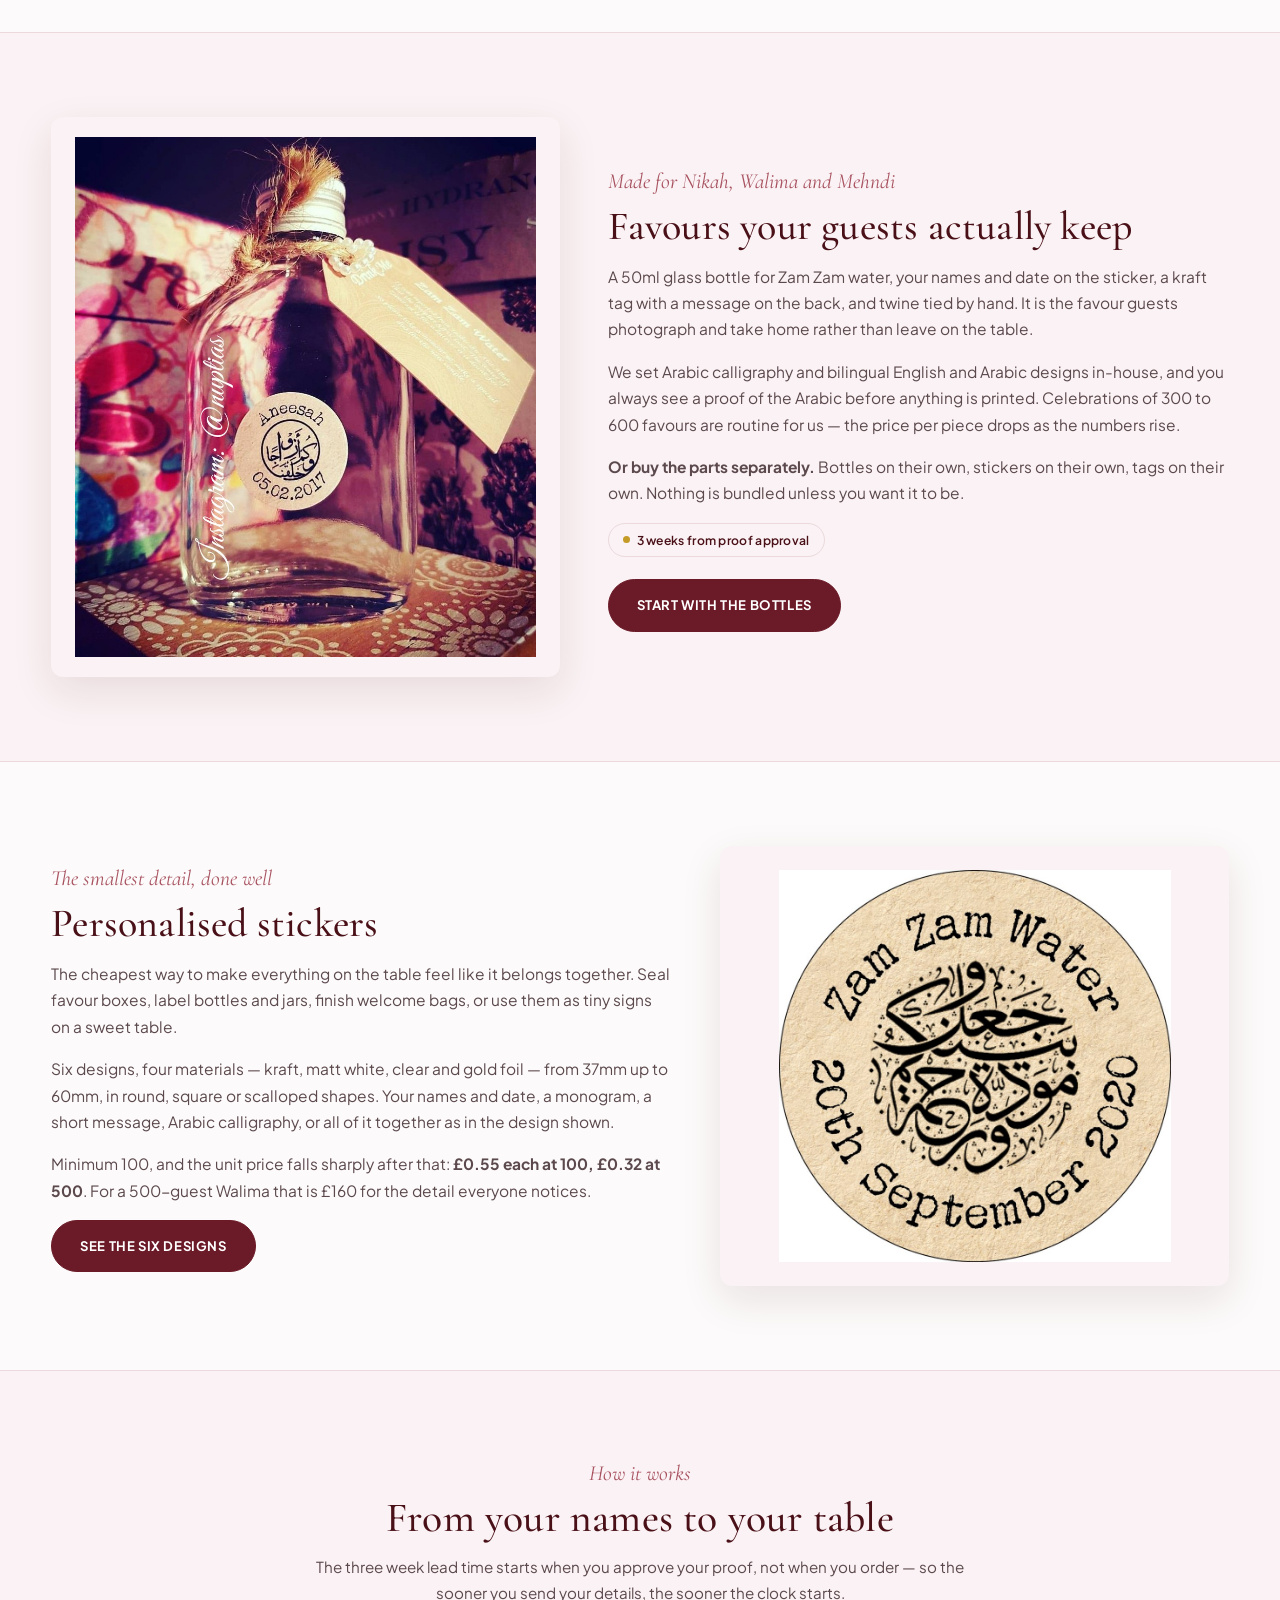
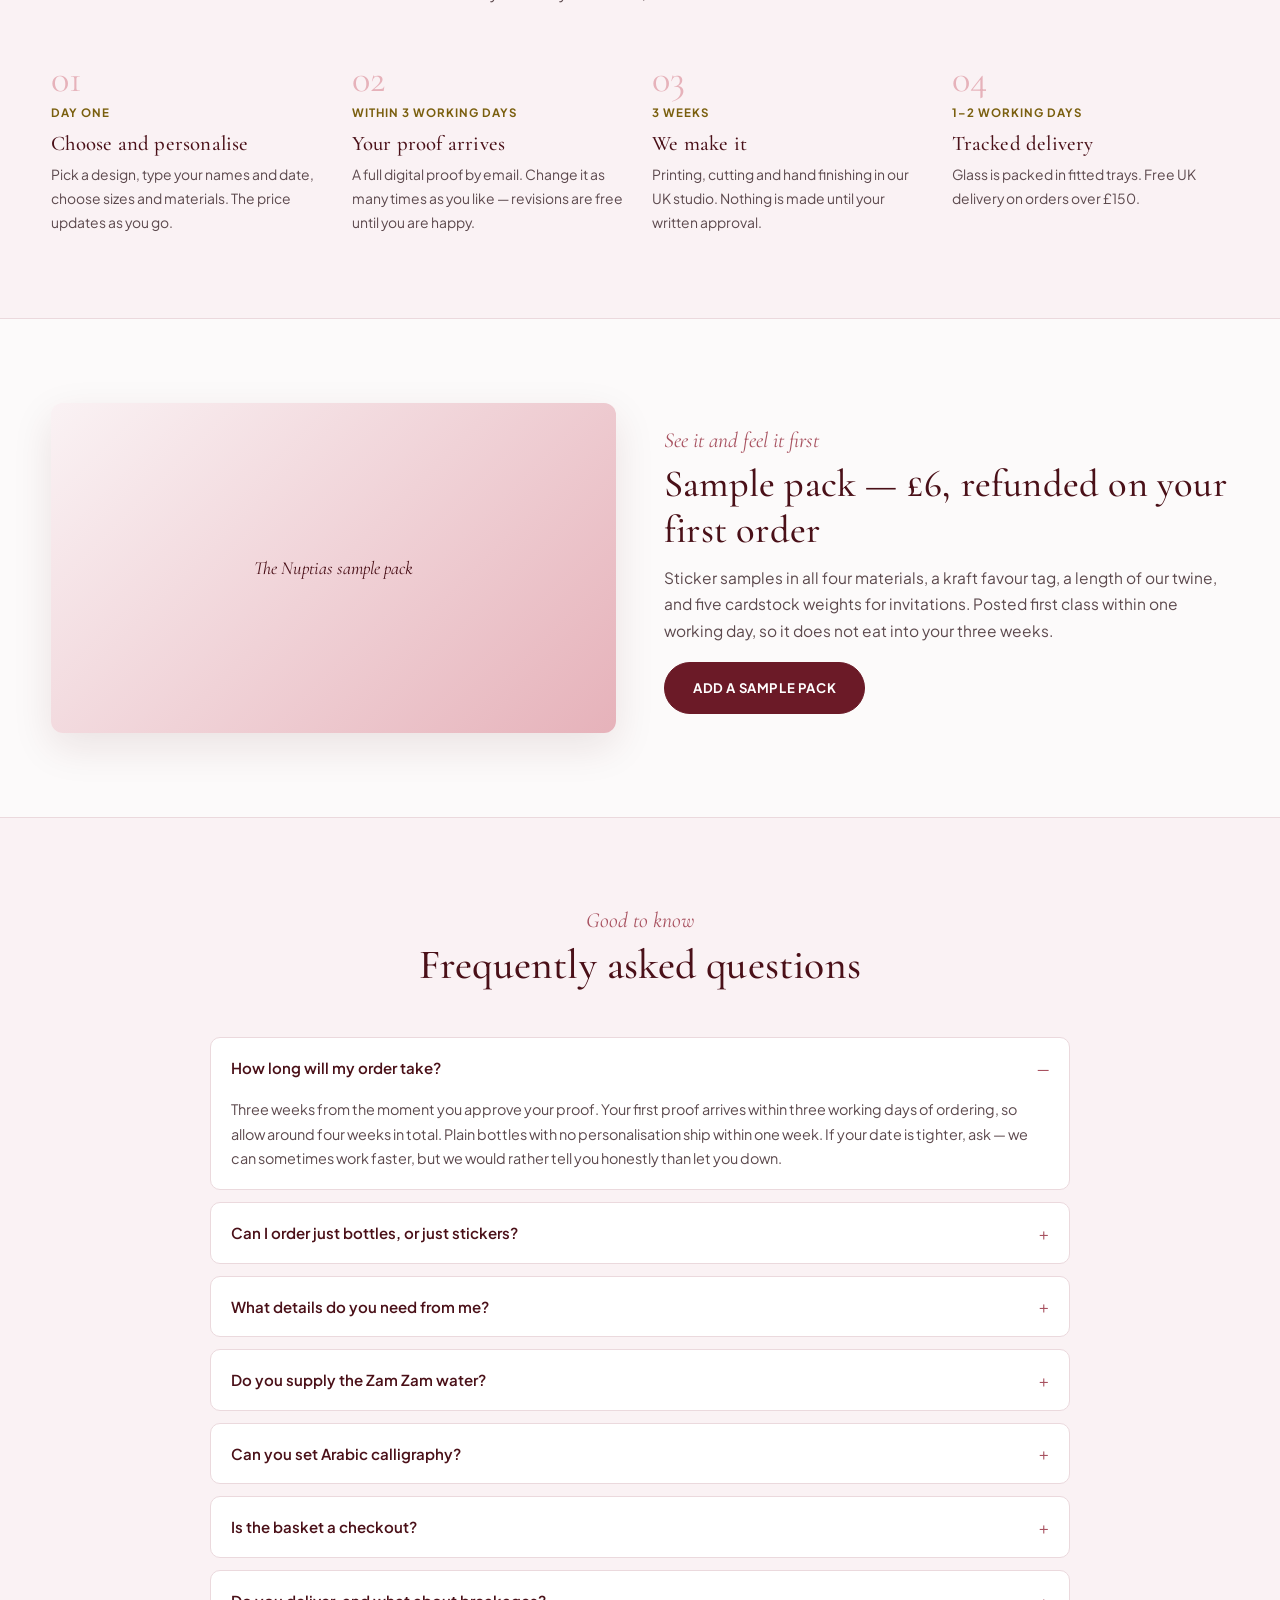
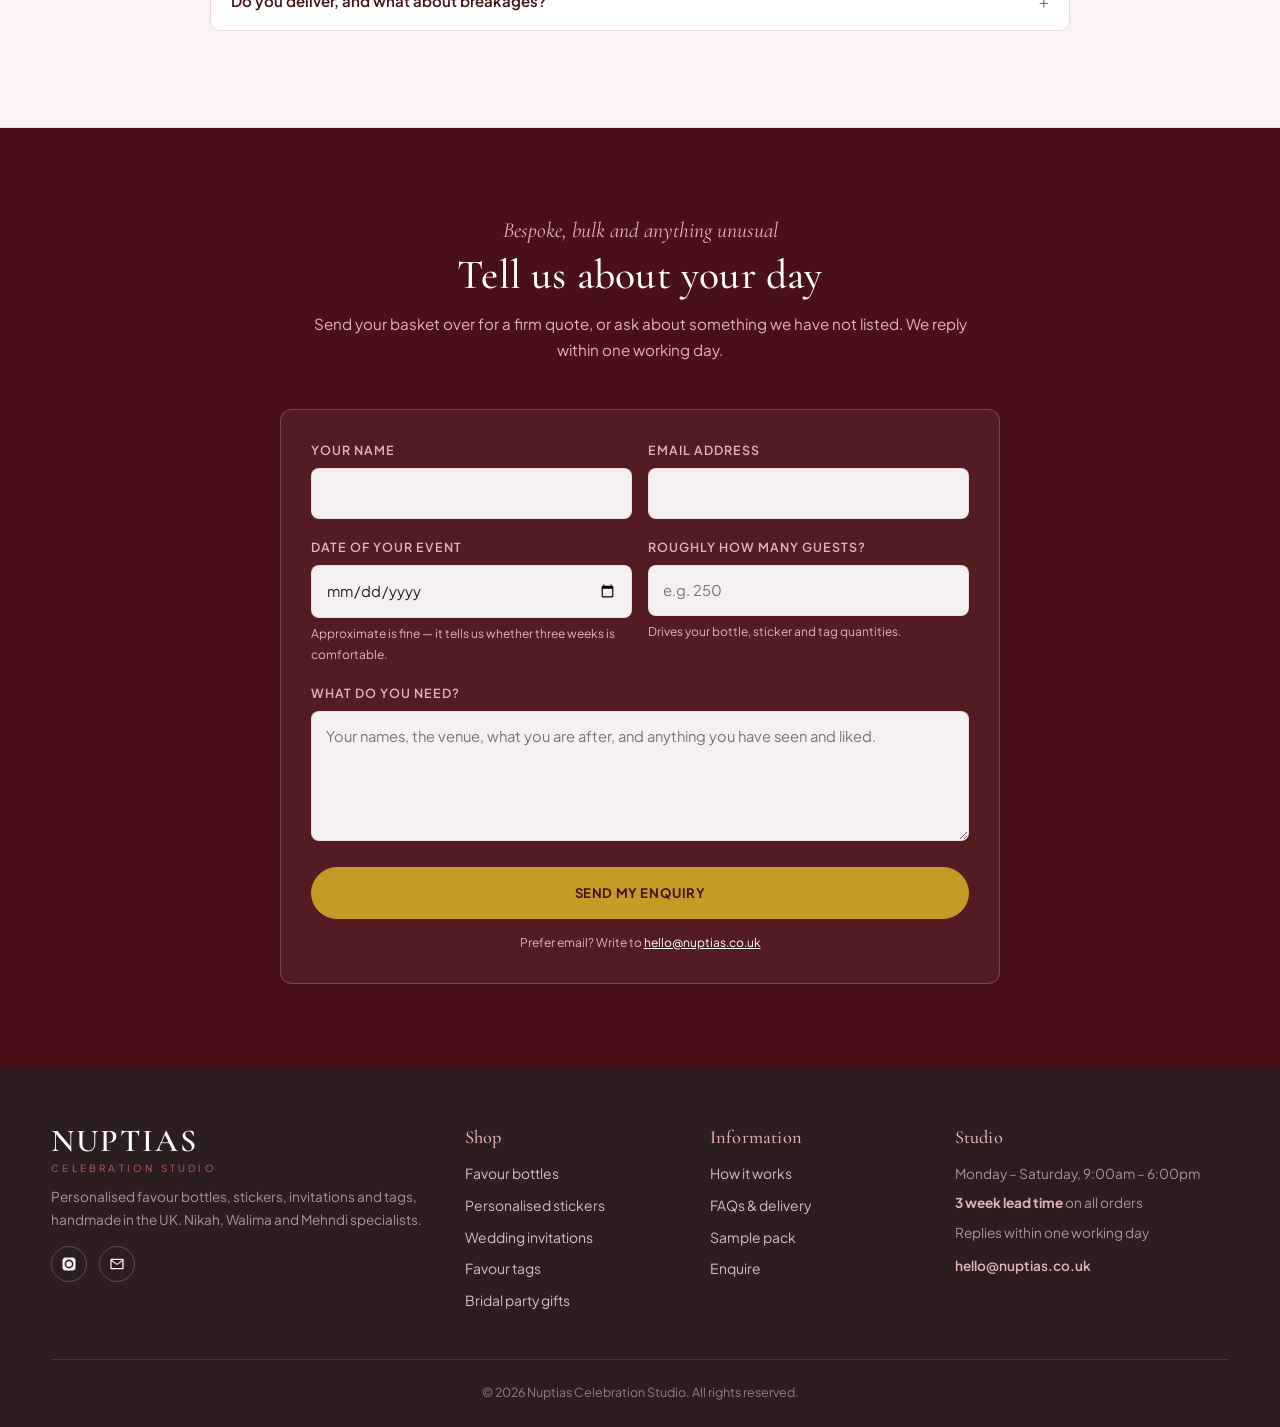
==== commit 9bfdd909: "Update index.html" ====
--- a/index.html
+++ b/index.html
@@ -148,6 +148,21 @@
   </div>
 </header>
 
+
+<!-- Netlify Forms registration. Hidden from visitors; the basket drawer and the
+     enquiry form below both post to this form by name. Do not delete. -->
+<form name="enquiry" netlify netlify-honeypot="bot-field" hidden>
+  <input type="text" name="name">
+  <input type="email" name="email">
+  <input type="tel" name="phone">
+  <input type="date" name="event-date">
+  <input type="text" name="guests">
+  <textarea name="notes"></textarea>
+  <textarea name="order"></textarea>
+  <input type="text" name="total">
+  <input type="text" name="bot-field">
+</form>
+
 <main id="main">
 
 <section class="hero">
--- a/assets/nuptias.css
+++ b/assets/nuptias.css
@@ -851,3 +851,73 @@
   .dropdown a{padding:13px 34px;border-radius:0;justify-content:flex-start;gap:8px}
   .dropdown-all{border-top:1px solid var(--line);margin:0;padding:0}
 }
+
+/* Card images: anchor the crop to the top rather than the centre, so when a
+   frame is shorter than the photo it keeps the composition (names, headings)
+   instead of slicing through the middle of it. */
+.range .product .media img{object-position:top center}
+
+/* ==========================================================================
+   Two-step basket drawer.
+   The quote request used to live on a different page, which felt like a bug
+   mid-flow. It is now step two of the drawer, with anything already given
+   during personalisation carried across.
+   ========================================================================== */
+
+.drawer-head{position:relative}
+.drawer-back{
+  background:none;border:none;cursor:pointer;font-size:1.15rem;line-height:1;
+  color:var(--ink-muted);padding:4px 10px 4px 0;transition:color .2s var(--ease);
+}
+.drawer-back:hover{color:var(--burgundy-700)}
+
+.drawer-steps{
+  display:flex;list-style:none;margin:0;padding:0;
+  border-bottom:1px solid var(--line);background:var(--blush-50);
+}
+.drawer-steps li{
+  flex:1;text-align:center;padding:11px 8px;font-size:.72rem;font-weight:600;
+  text-transform:uppercase;letter-spacing:.9px;color:var(--ink-muted);
+  border-bottom:2px solid transparent;
+}
+.drawer-steps li[aria-current="step"]{color:var(--burgundy-700);border-bottom-color:var(--burgundy-700)}
+
+.drawer-lead{font-size:.9rem;color:var(--ink-muted);margin-bottom:14px}
+.drawer-carried{
+  background:var(--blush-50);border:1px solid var(--line);border-radius:8px;
+  padding:10px 13px;font-size:.83rem;color:var(--ink-muted);margin-bottom:18px;
+}
+.drawer-carried strong{color:var(--burgundy-900)}
+
+#nxDetailsBody .field{margin-bottom:15px}
+#nxDetailsBody label{
+  display:block;font-size:.72rem;text-transform:uppercase;letter-spacing:1px;
+  font-weight:700;color:var(--burgundy-900);margin-bottom:6px;
+}
+#nxDetailsBody .req{color:var(--rose-600)}
+#nxDetailsBody .opt{
+  color:var(--ink-muted);font-weight:500;text-transform:none;letter-spacing:0;font-size:.72rem;
+}
+#nxDetailsBody input,#nxDetailsBody textarea{
+  width:100%;padding:11px 13px;border:1px solid var(--line);border-radius:8px;
+  font:inherit;font-size:.9rem;background:#fff;color:var(--ink);
+}
+#nxDetailsBody textarea{min-height:76px;resize:vertical}
+#nxDetailsBody .hint{font-size:.74rem;color:var(--ink-muted);margin-top:5px}
+#nxDetailsBody .err{display:none;font-size:.76rem;color:#A93226;font-weight:600;margin-top:5px}
+#nxDetailsBody .field[data-invalid="true"] .err{display:block}
+#nxDetailsBody .field[data-invalid="true"] input{border-color:#C0392B;border-width:2px}
+
+.drawer-status{font-size:.83rem;margin-top:12px;color:var(--ink-muted)}
+.drawer-status.is-error{color:#A93226;font-weight:600}
+.drawer-status a{text-decoration:underline;color:var(--burgundy-700)}
+
+.drawer-done{text-align:center;padding:34px 6px}
+.drawer-tick{
+  width:56px;height:56px;border-radius:50%;background:var(--blush-50);
+  border:2px solid var(--rose-400);color:var(--burgundy-700);
+  display:grid;place-items:center;font-size:1.6rem;margin:0 auto 18px;
+}
+.drawer-done h3{font-size:1.6rem;margin-bottom:10px}
+.drawer-done p{font-size:.9rem;color:var(--ink-muted);margin-bottom:12px}
+.drawer-done-note{font-size:.78rem;color:var(--gold-800);font-weight:700;margin-bottom:22px}
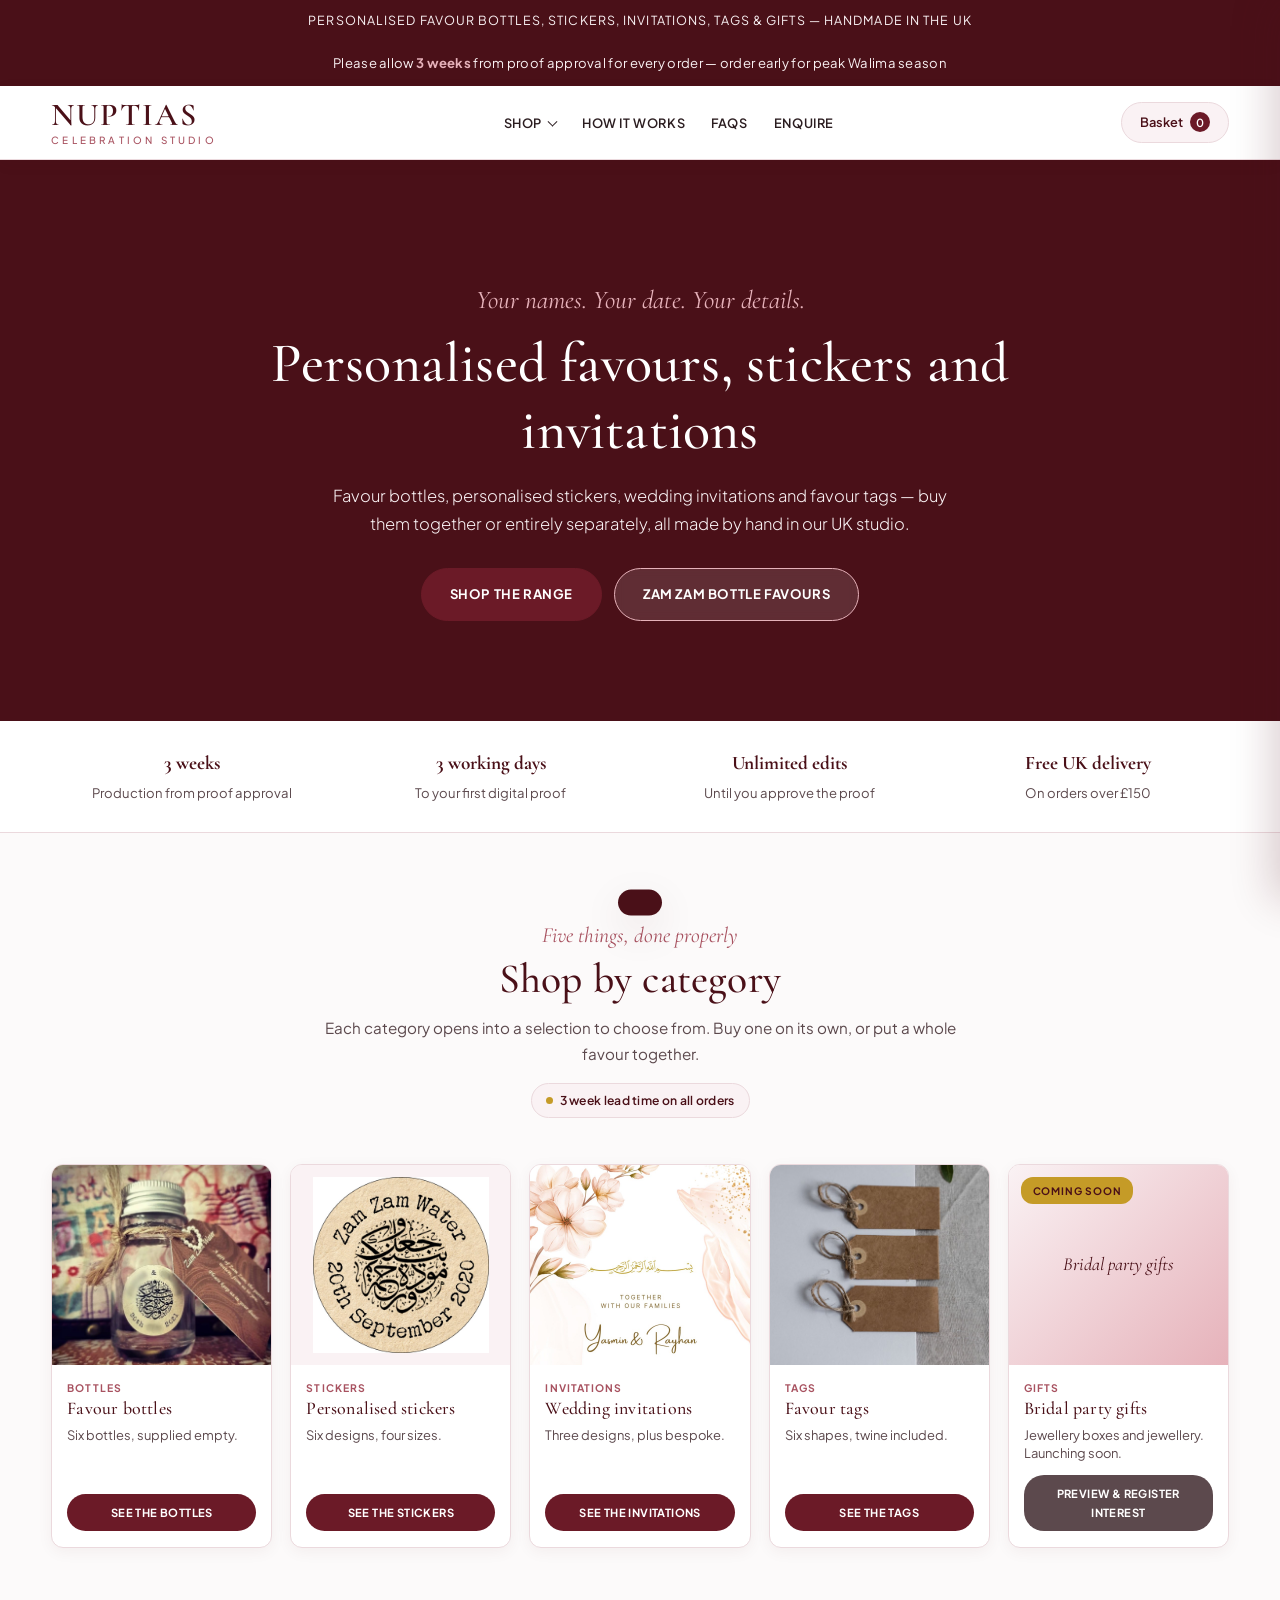
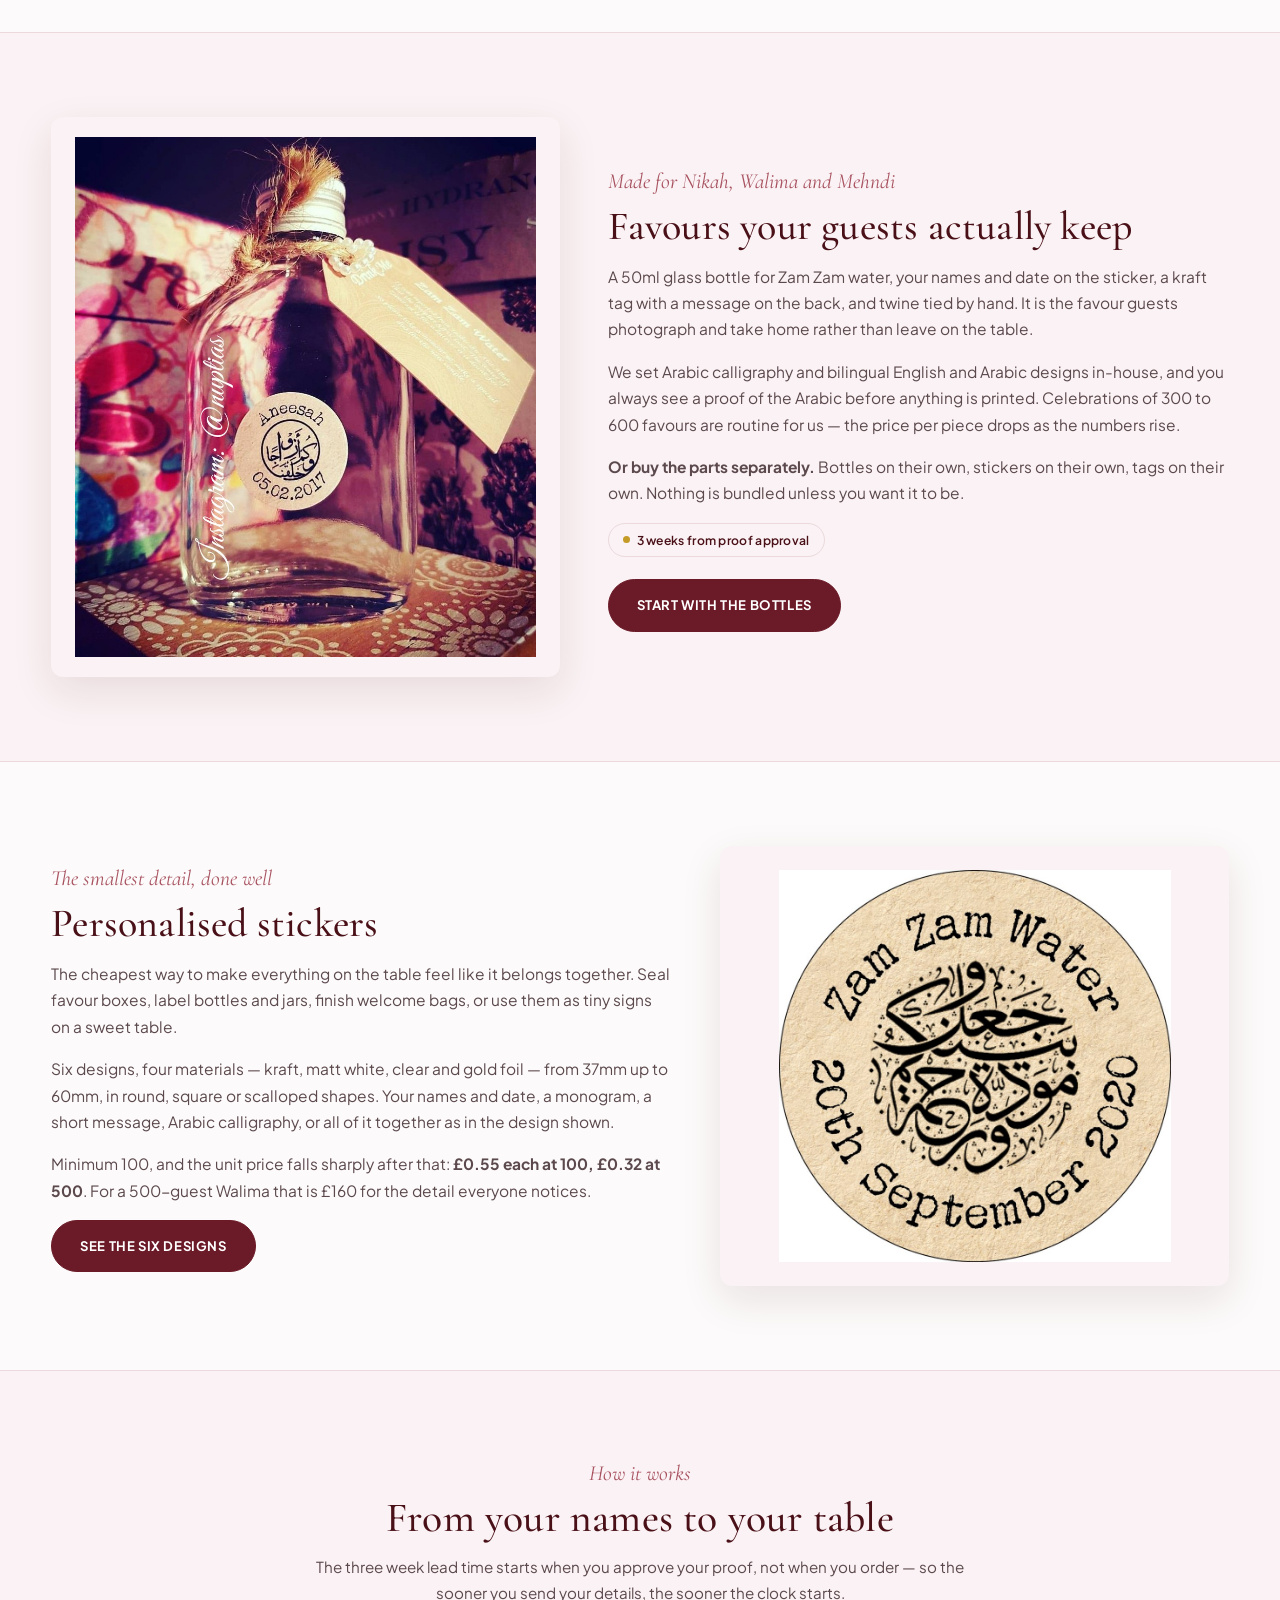
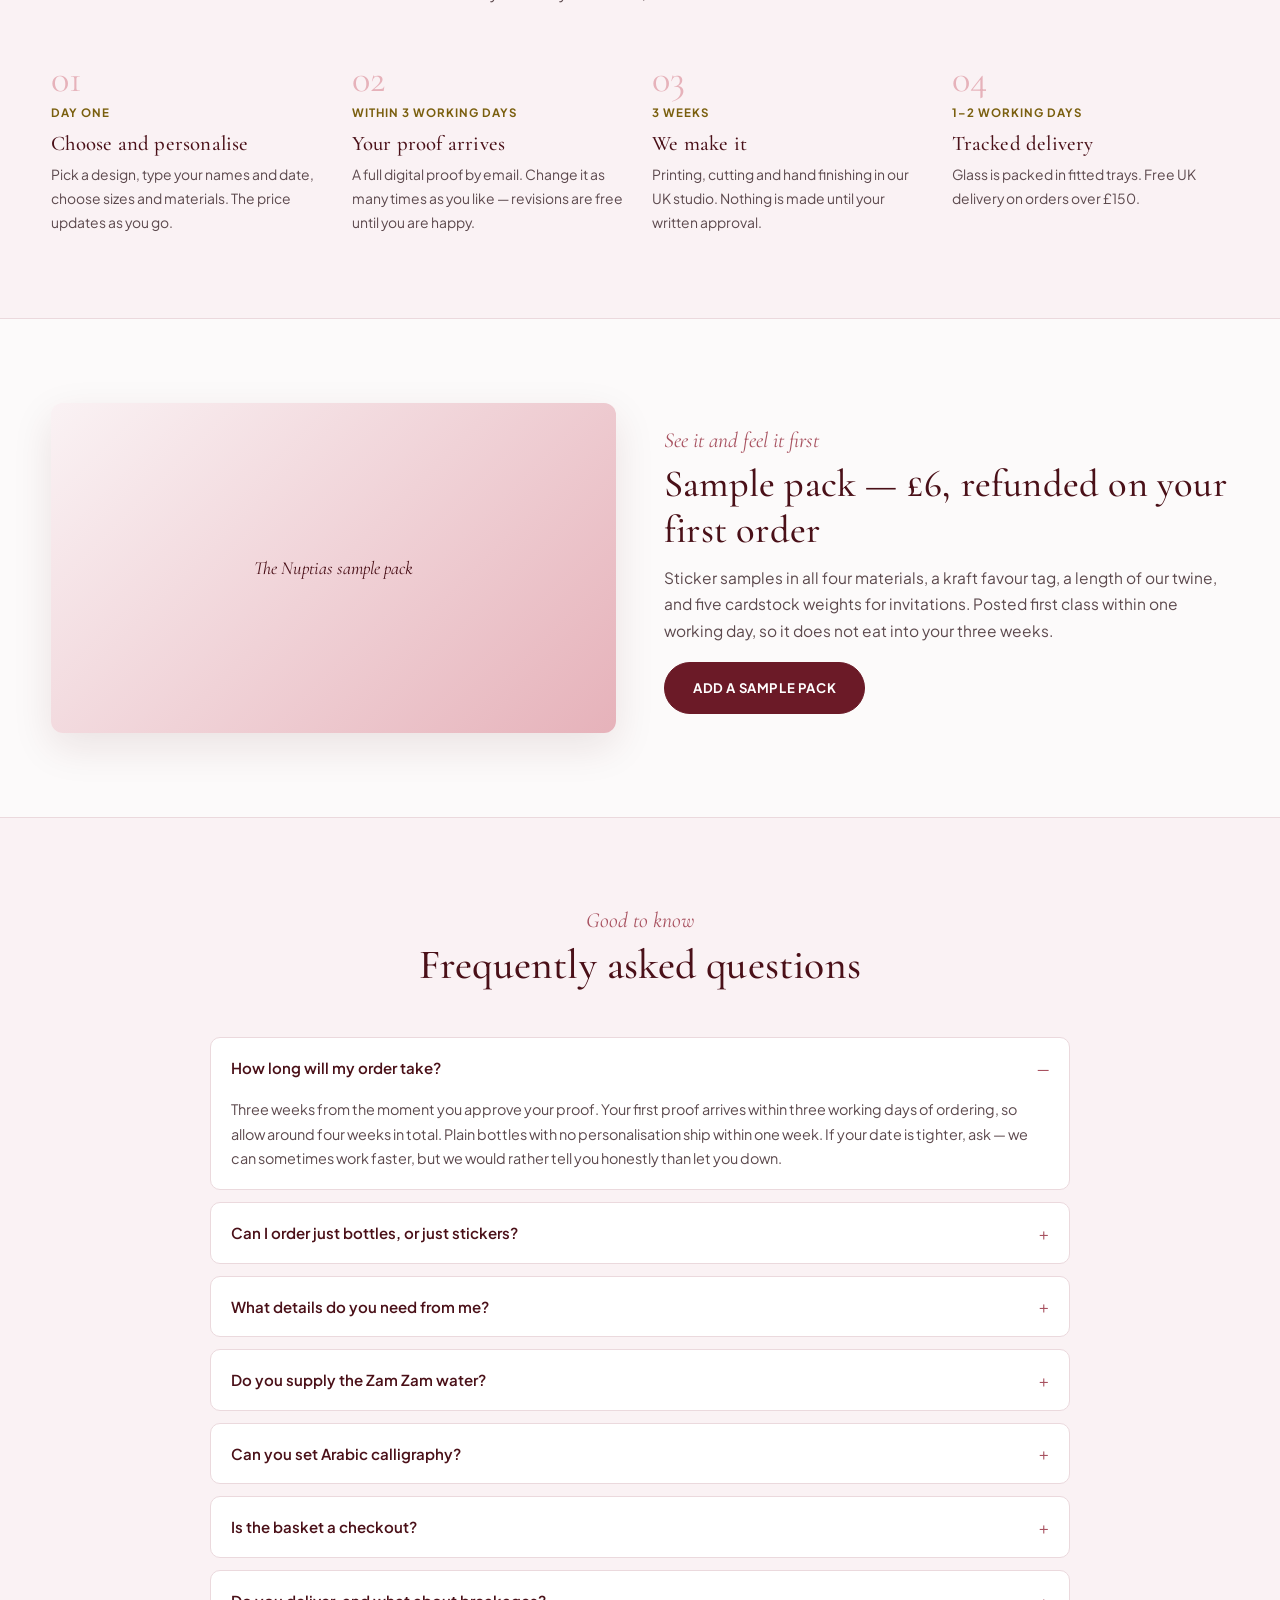
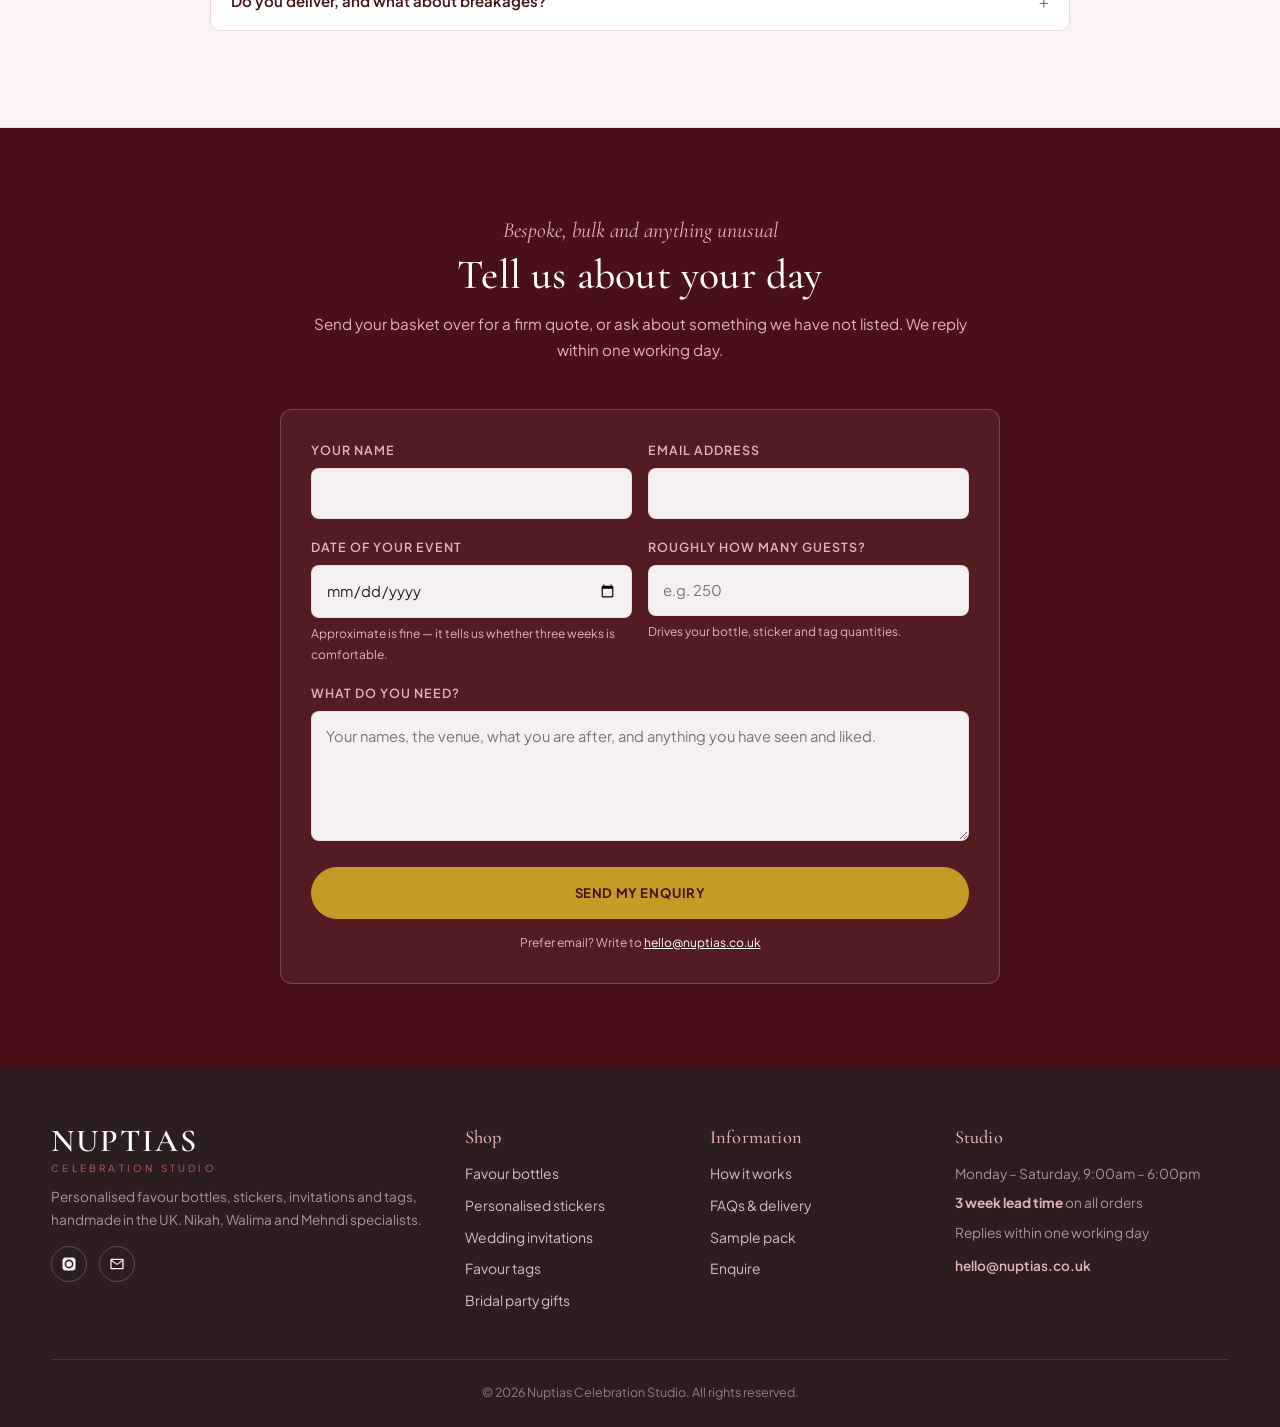
==== commit 9fbda13a: "Update index.html" ====
--- a/index.html
+++ b/index.html
@@ -151,14 +151,15 @@
 
 <!-- Netlify Forms registration. Hidden from visitors; the basket drawer and the
      enquiry form below both post to this form by name. Do not delete. -->
-<form name="enquiry" netlify netlify-honeypot="bot-field" hidden>
+<form name="enquiry" data-netlify="true" data-netlify-honeypot="bot-field" hidden>
+  <input type="hidden" name="form-name" value="enquiry">
   <input type="text" name="name">
-  <input type="email" name="email">
-  <input type="tel" name="phone">
-  <input type="date" name="event-date">
+  <input type="text" name="email">
+  <input type="text" name="phone">
+  <input type="text" name="event-date">
   <input type="text" name="guests">
-  <textarea name="notes"></textarea>
-  <textarea name="order"></textarea>
+  <input type="text" name="notes">
+  <input type="text" name="order">
   <input type="text" name="total">
   <input type="text" name="bot-field">
 </form>
